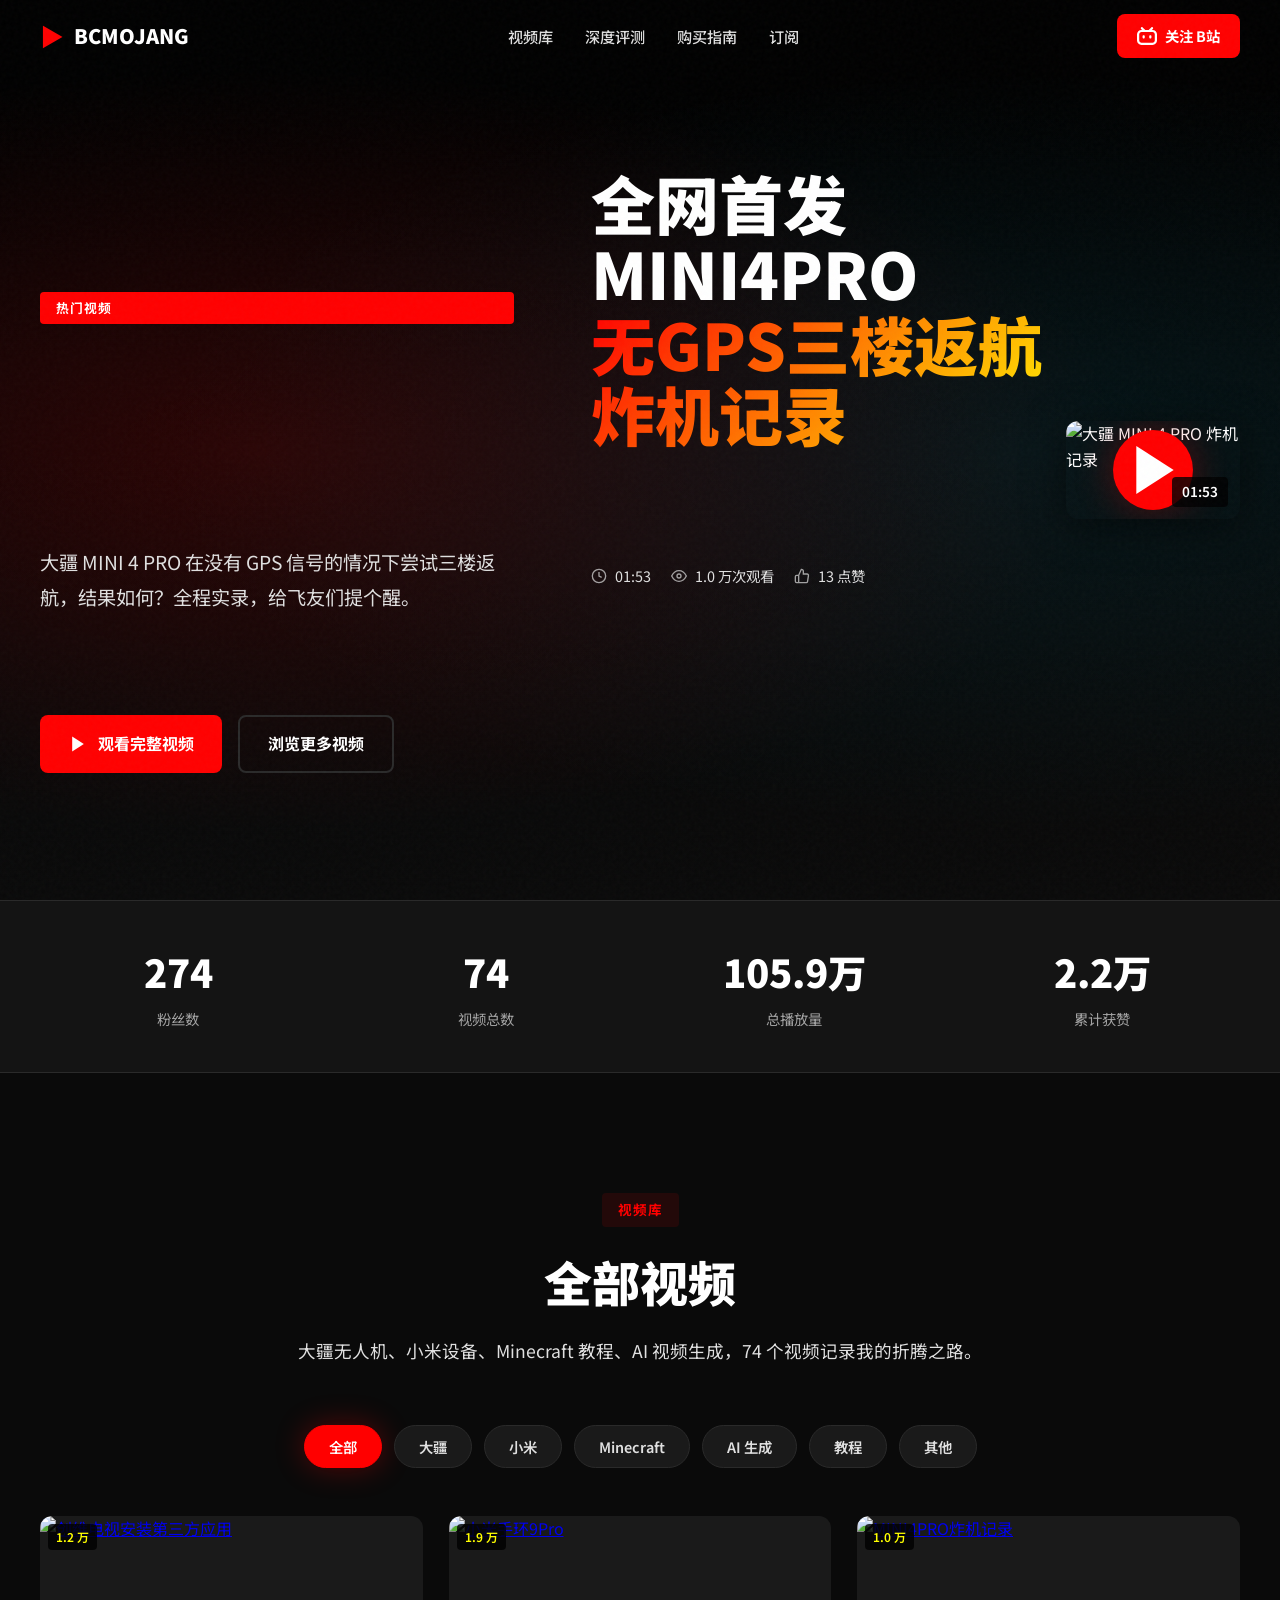
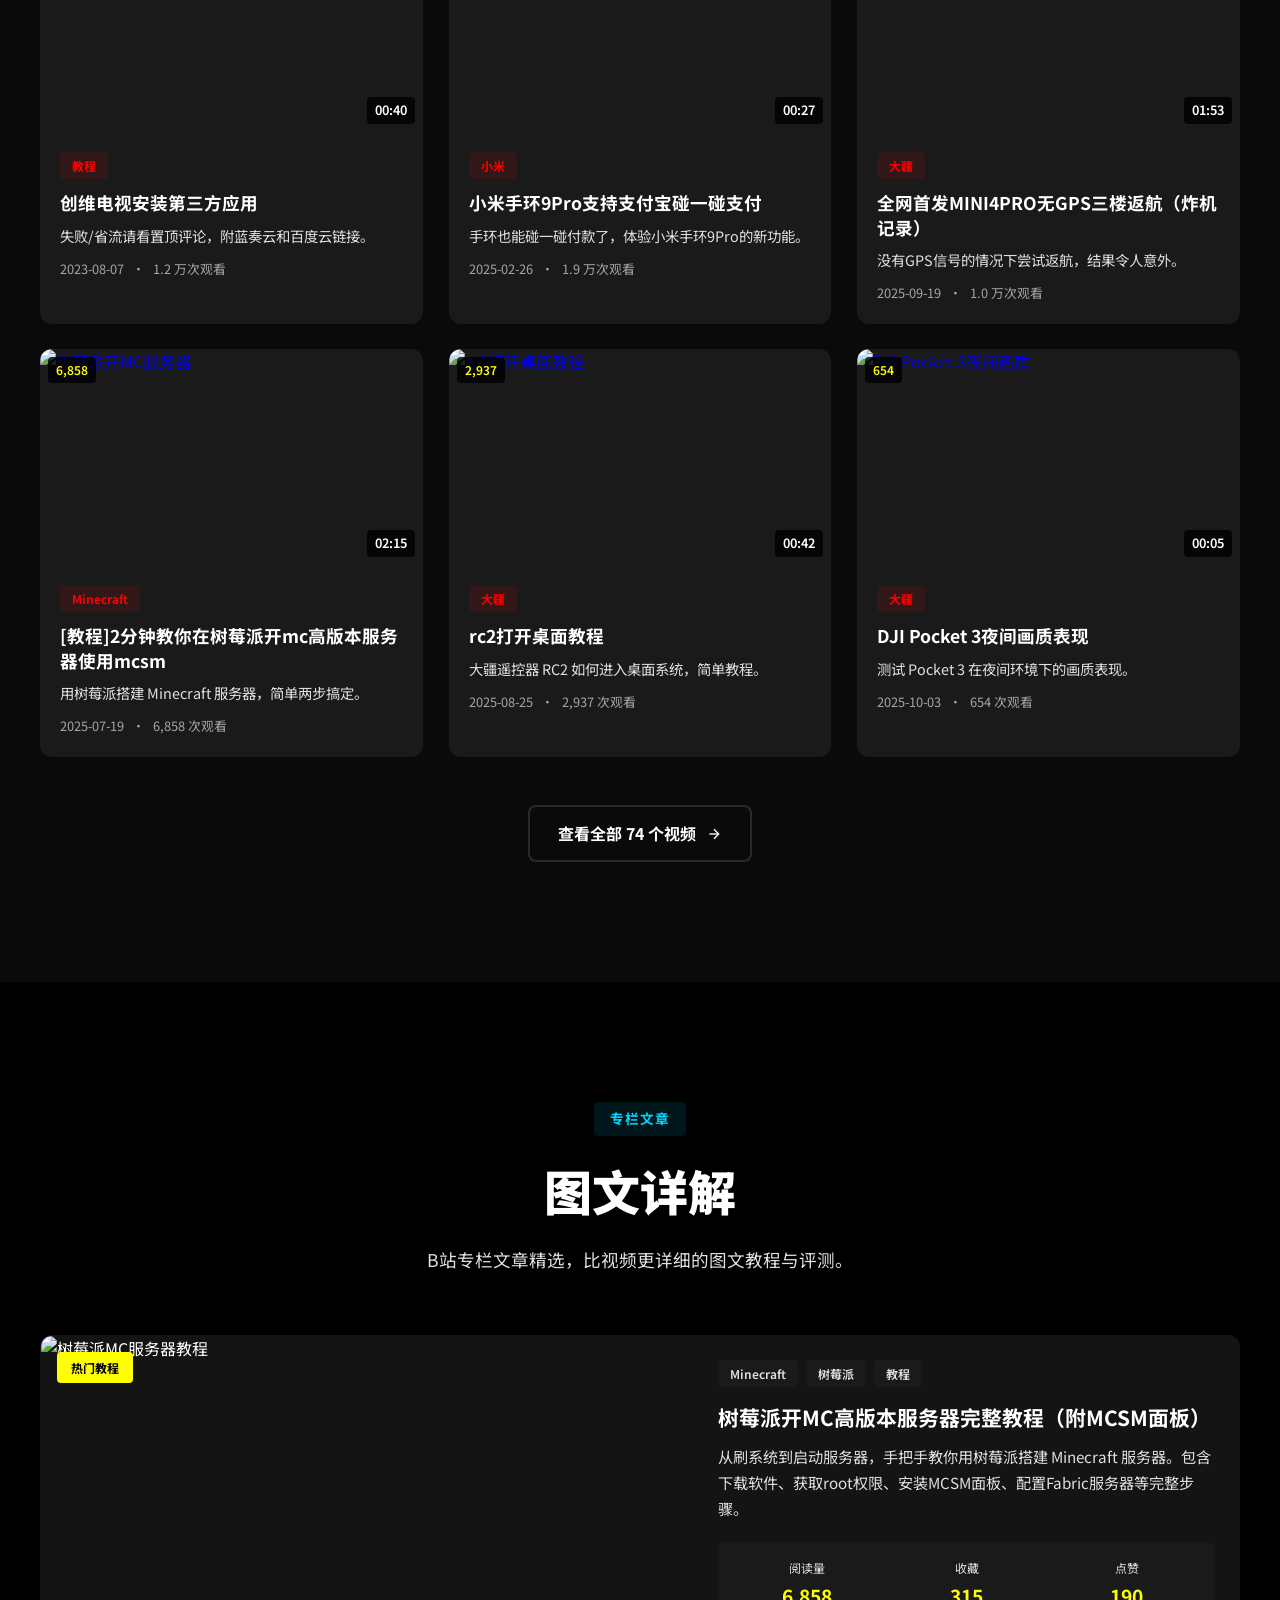
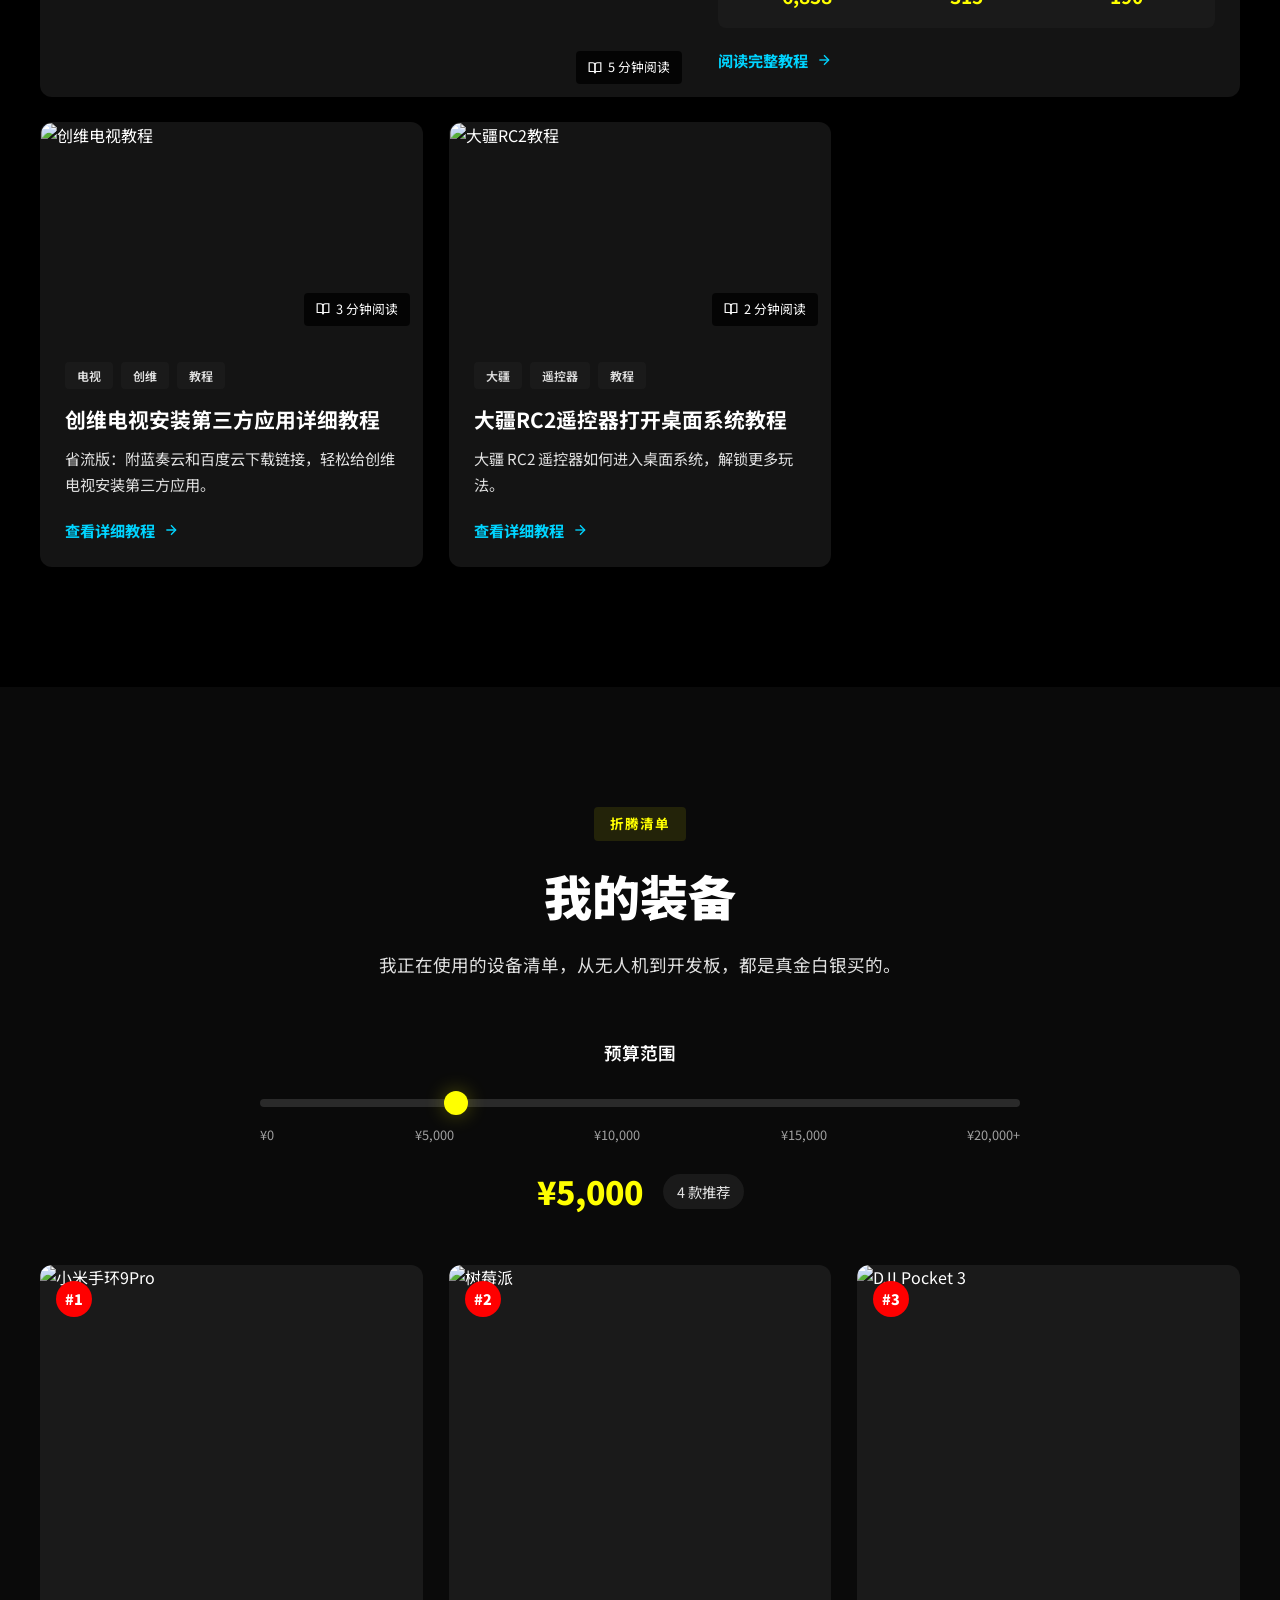
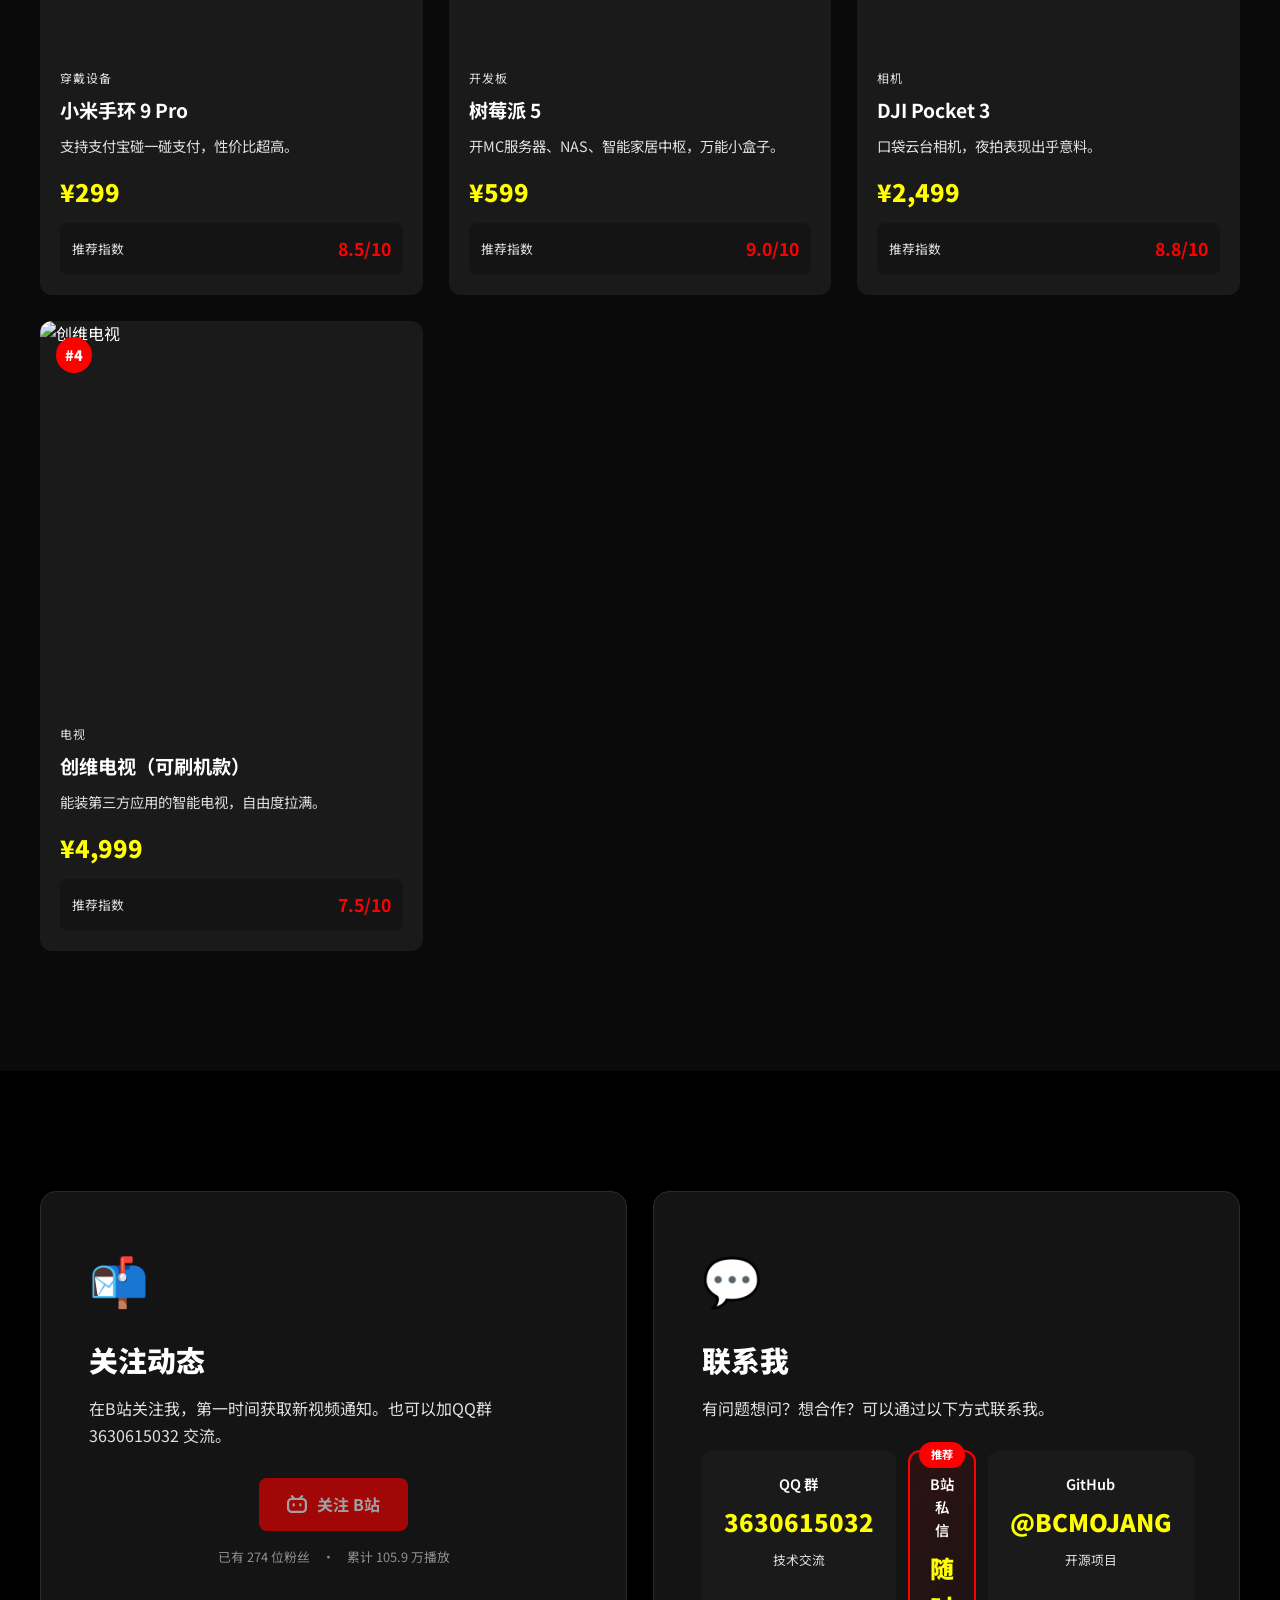
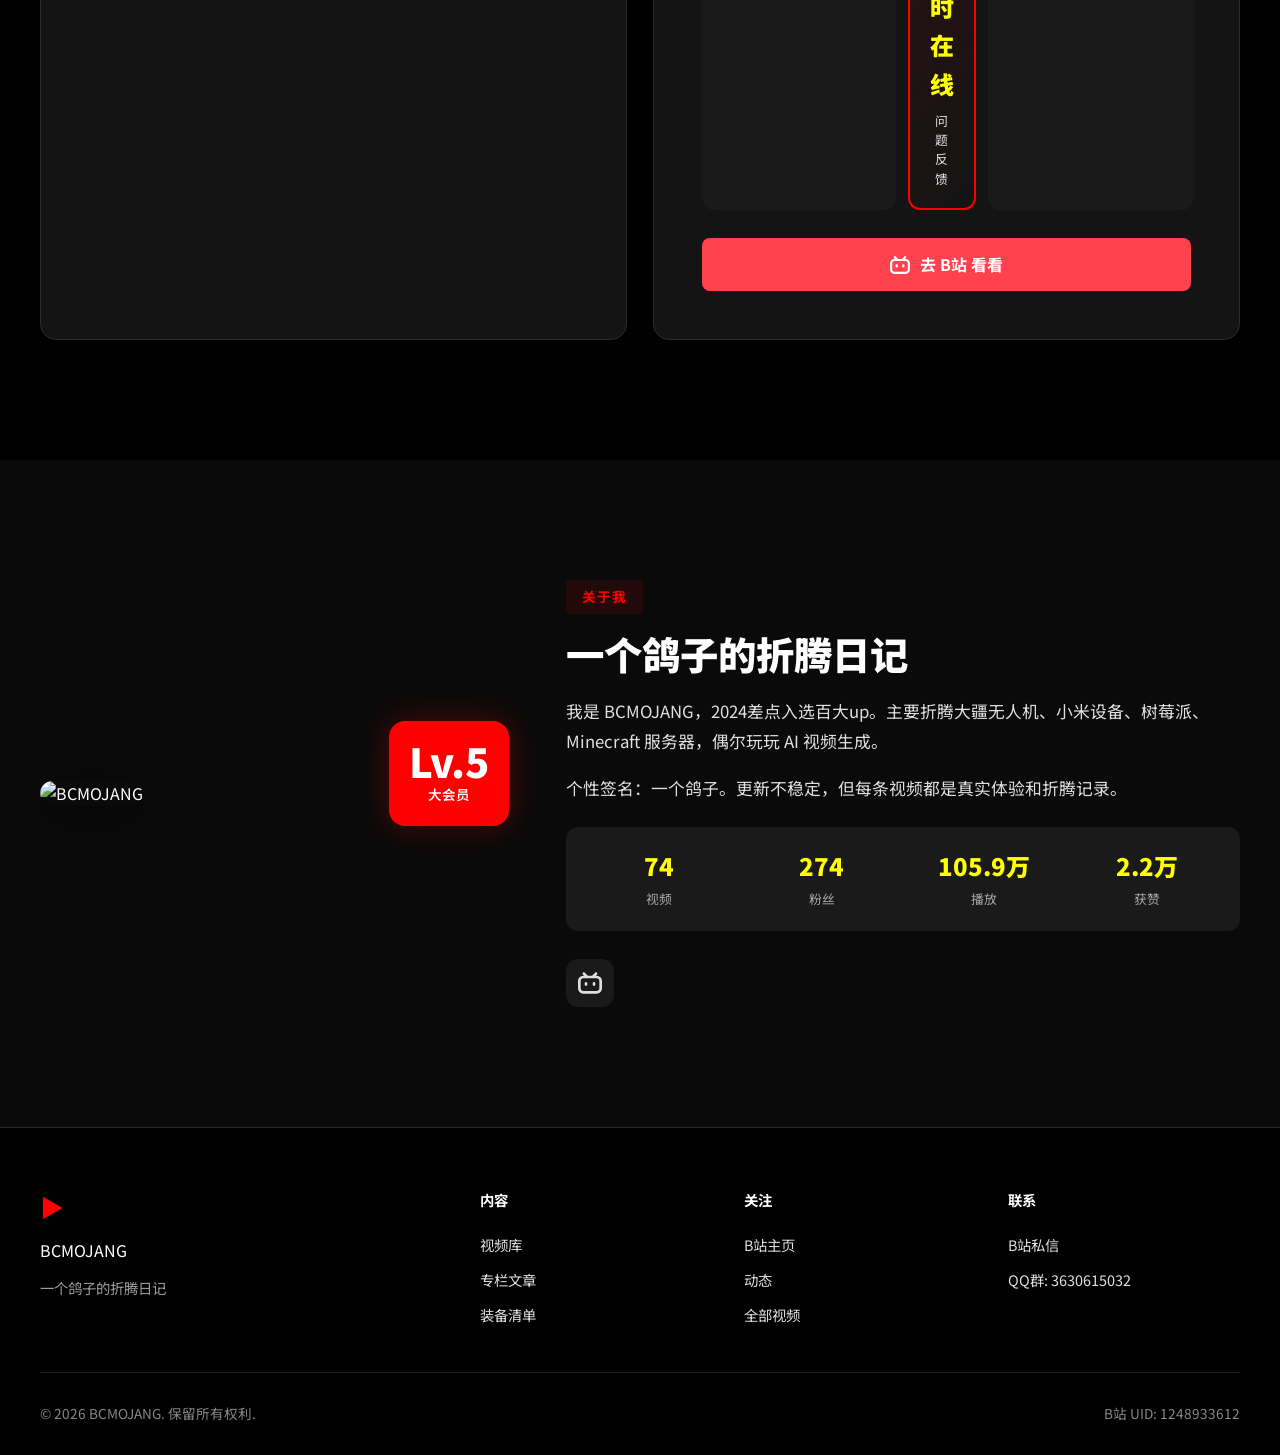
==== index.html @ 34a4ec4d "Add files via upload" ====
<!DOCTYPE html>
<html lang="zh-CN">
<head>
    <meta charset="UTF-8">
    <meta name="viewport" content="width=device-width, initial-scale=1.0">
    <title>BCMOJANG | 科技·无人机·折腾 - 一个鸽子的创作空间</title>
    <meta name="description" content="BCMOJANG 的个人网站，大疆无人机、小米设备、Minecraft 教程、AI 视频生成。2024差点入选百大up。">
    <link rel="preconnect" href="https://fonts.googleapis.com">
    <link rel="preconnect" href="https://fonts.gstatic.com" crossorigin>
    <link href="https://fonts.googleapis.com/css2?family=Noto+Sans+SC:wght@400;500;700;900&display=swap" rel="stylesheet">
    <link rel="stylesheet" href="styles.css">
    <link rel="icon" href="data:image/svg+xml,<svg xmlns=%22http://www.w3.org/2000/svg%22 viewBox=%220 0 100 100%22><text y=%22.9em%22 font-size=%2290%22>🎬</text></svg>">
</head>
<body>
    <!-- Film Grain Overlay -->
    <div class="film-grain" aria-hidden="true"></div>

    <!-- Navigation -->
    <nav class="nav" id="mainNav">
        <div class="nav-inner">
            <a href="#" class="nav-logo">
                <span class="logo-icon">▶</span>
                <span class="logo-text">BCMOJANG</span>
            </a>
            <div class="nav-links">
                <a href="#videos" class="nav-link">视频库</a>
                <a href="#reviews" class="nav-link">深度评测</a>
                <a href="#recommendations" class="nav-link">购买指南</a>
                <a href="#newsletter" class="nav-link">订阅</a>
            </div>
            <a href="https://space.bilibili.com/1248933612" class="nav-cta" target="_blank" rel="noopener">
                <svg width="20" height="20" viewBox="0 0 24 24" fill="currentColor">
                    <path d="M17.813 4.653h.854c1.51.054 2.769.578 3.773 1.574 1.004.995 1.524 2.249 1.56 3.76v7.36c-.036 1.51-.556 2.769-1.56 3.773s-2.262 1.524-3.773 1.56H5.333c-1.51-.036-2.769-.556-3.773-1.56S.036 18.858 0 17.347v-7.36c.036-1.511.556-2.765 1.56-3.76 1.004-.996 2.262-1.52 3.773-1.574h.774l-1.174-1.12a1.234 1.234 0 0 1-.373-.906c0-.356.124-.658.373-.907l.027-.027c.267-.249.573-.373.92-.373.347 0 .653.124.92.373L9.653 4.44c.071.071.134.142.187.213h4.267a.836.836 0 0 1 .16-.213l2.853-2.747c.267-.249.573-.373.92-.373.347 0 .662.151.929.4.267.249.391.551.391.907 0 .355-.124.657-.373.906zM5.333 7.24c-.746.018-1.373.276-1.88.773-.506.498-.769 1.13-.786 1.894v7.52c.017.764.28 1.395.786 1.893.507.498 1.134.756 1.88.773h13.334c.746-.017 1.373-.275 1.88-.773.506-.498.769-1.129.786-1.893v-7.52c-.017-.765-.28-1.396-.786-1.894-.507-.497-1.134-.755-1.88-.773zM8 11.107c.373 0 .684.124.933.373.25.249.383.569.4.96v1.173c-.017.391-.15.711-.4.96-.249.25-.56.374-.933.374s-.684-.125-.933-.374c-.25-.249-.383-.569-.4-.96V12.44c0-.373.129-.689.386-.947.258-.257.574-.386.947-.386zm8 0c.373 0 .684.124.933.373.25.249.383.569.4.96v1.173c-.017.391-.15.711-.4.96-.249.25-.56.374-.933.374s-.684-.125-.933-.374c-.25-.249-.383-.569-.4-.96V12.44c.017-.391.15-.711.4-.96.249-.249.56-.373.933-.373z"/>
                </svg>
                关注 B站
            </a>
            <button class="nav-toggle" id="navToggle" aria-label="菜单">
                <span></span><span></span><span></span>
            </button>
        </div>
    </nav>

    <!-- Mobile Menu -->
    <div class="mobile-menu" id="mobileMenu">
        <a href="#videos" class="mobile-link">视频库</a>
        <a href="#reviews" class="mobile-link">深度评测</a>
        <a href="#recommendations" class="mobile-link">购买指南</a>
        <a href="#newsletter" class="mobile-link">订阅</a>
        <a href="https://space.bilibili.com/1248933612" class="mobile-link cta" target="_blank">关注 B站频道</a>
    </div>

    <!-- Hero Section -->
    <section class="hero" id="hero">
        <div class="hero-bg">
            <div class="hero-gradient"></div>
        </div>
        <div class="hero-content">
            <div class="hero-badge">热门视频</div>
            <h1 class="hero-title">
                <span class="title-line">全网首发 MINI4PRO</span>
                <span class="title-line accent">无GPS三楼返航炸机记录</span>
            </h1>
            <p class="hero-desc">大疆 MINI 4 PRO 在没有 GPS 信号的情况下尝试三楼返航，结果如何？全程实录，给飞友们提个醒。</p>
            <div class="hero-meta">
                <span class="meta-item">
                    <svg width="16" height="16" viewBox="0 0 24 24" fill="none" stroke="currentColor" stroke-width="2">
                        <circle cx="12" cy="12" r="10"/><polyline points="12 6 12 12 16 14"/>
                    </svg>
                    01:53
                </span>
                <span class="meta-item">
                    <svg width="16" height="16" viewBox="0 0 24 24" fill="none" stroke="currentColor" stroke-width="2">
                        <path d="M1 12s4-8 11-8 11 8 11 8-4 8-11 8-11-8-11-8z"/><circle cx="12" cy="12" r="3"/>
                    </svg>
                    1.0 万次观看
                </span>
                <span class="meta-item">
                    <svg width="16" height="16" viewBox="0 0 24 24" fill="none" stroke="currentColor" stroke-width="2">
                        <path d="M14 9V5a3 3 0 0 0-3-3l-4 9v11h11.28a2 2 0 0 0 2-1.7l1.38-9a2 2 0 0 0-2-2.3zM7 22H4a2 2 0 0 1-2-2v-7a2 2 0 0 1 2-2h3"/>
                    </svg>
                    13 点赞
                </span>
            </div>
            <div class="hero-actions">
                <a href="https://www.bilibili.com/video/BV1LQWGzzEFR/" class="btn btn-primary" target="_blank">
                    <svg width="20" height="20" viewBox="0 0 24 24" fill="currentColor">
                        <polygon points="5 3 19 12 5 21 5 3"/>
                    </svg>
                    观看完整视频
                </a>
                <a href="#videos" class="btn btn-outline">浏览更多视频</a>
            </div>
        </div>
        <div class="hero-thumbnail" id="heroThumbnail">
            <div class="thumbnail-wrapper">
                <img src="http://i0.hdslb.com/bfs/archive/e8567cb0cf0b339da4cab79dc252753e503618f9.jpg@960w_540h_1c" 
                     alt="大疆 MINI 4 PRO 炸机记录" loading="eager">
                <div class="thumbnail-play">
                    <svg width="64" height="64" viewBox="0 0 24 24" fill="white">
                        <polygon points="5 3 19 12 5 21 5 3"/>
                    </svg>
                </div>
                <div class="thumbnail-duration">01:53</div>
            </div>
        </div>
    </section>

    <!-- Stats Bar -->
    <section class="stats-bar">
        <div class="stats-inner">
            <div class="stat">
                <span class="stat-number" data-target="274">0</span>
                <span class="stat-label">粉丝数</span>
            </div>
            <div class="stat">
                <span class="stat-number" data-target="74">0</span>
                <span class="stat-label">视频总数</span>
            </div>
            <div class="stat">
                <span class="stat-number" data-target="1059000">0</span>
                <span class="stat-label">总播放量</span>
            </div>
            <div class="stat">
                <span class="stat-number" data-target="22302">0</span>
                <span class="stat-label">累计获赞</span>
            </div>
        </div>
    </section>

    <!-- Video Library Section -->
    <section class="section videos-section" id="videos" data-section-color="red">
        <div class="section-header">
            <div class="section-label">视频库</div>
            <h2 class="section-title">全部视频</h2>
            <p class="section-desc">大疆无人机、小米设备、Minecraft 教程、AI 视频生成，74 个视频记录我的折腾之路。</p>
        </div>

        <!-- Category Filters -->
        <div class="filters" id="videoFilters">
            <button class="filter-btn active" data-category="all">全部</button>
            <button class="filter-btn" data-category="dji">大疆</button>
            <button class="filter-btn" data-category="xiaomi">小米</button>
            <button class="filter-btn" data-category="mc">Minecraft</button>
            <button class="filter-btn" data-category="ai">AI 生成</button>
            <button class="filter-btn" data-category="tutorial">教程</button>
            <button class="filter-btn" data-category="other">其他</button>
        </div>

        <!-- Video Grid -->
        <div class="video-grid" id="videoGrid">
            <!-- Video Card 1 - 置顶 -->
            <article class="video-card" data-category="tutorial">
                <a href="https://www.bilibili.com/video/BV1Rp4y137md" class="card-thumbnail" target="_blank">
                    <img src="http://i2.hdslb.com/bfs/archive/88689a10213f19d96beaf1963c2434285e2a24cc.jpg@640w_360h_1c" 
                         alt="创维电视安装第三方应用" loading="lazy">
                    <div class="card-play">▶</div>
                    <div class="card-duration">00:40</div>
                    <div class="card-views">1.2 万</div>
                </a>
                <div class="card-body">
                    <div class="card-category">教程</div>
                    <h3 class="card-title">创维电视安装第三方应用</h3>
                    <p class="card-excerpt">失败/省流请看置顶评论，附蓝奏云和百度云链接。</p>
                    <div class="card-meta">
                        <span>2023-08-07</span>
                        <span>·</span>
                        <span>1.2 万次观看</span>
                    </div>
                </div>
            </article>

            <!-- Video Card 2 -->
            <article class="video-card" data-category="xiaomi">
                <a href="https://www.bilibili.com/video/BV1Uif8BjE1h" class="card-thumbnail" target="_blank">
                    <img src="http://i1.hdslb.com/bfs/archive/364976075e4673410cba4883214c0537447200e1.jpg@640w_360h_1c" 
                         alt="小米手环9Pro" loading="lazy">
                    <div class="card-play">▶</div>
                    <div class="card-duration">00:27</div>
                    <div class="card-views">1.9 万</div>
                </a>
                <div class="card-body">
                    <div class="card-category">小米</div>
                    <h3 class="card-title">小米手环9Pro支持支付宝碰一碰支付</h3>
                    <p class="card-excerpt">手环也能碰一碰付款了，体验小米手环9Pro的新功能。</p>
                    <div class="card-meta">
                        <span>2025-02-26</span>
                        <span>·</span>
                        <span>1.9 万次观看</span>
                    </div>
                </div>
            </article>

            <!-- Video Card 3 -->
            <article class="video-card" data-category="dji">
                <a href="https://www.bilibili.com/video/BV1LQWGzzEFR" class="card-thumbnail" target="_blank">
                    <img src="http://i0.hdslb.com/bfs/archive/e8567cb0cf0b339da4cab79dc252753e503618f9.jpg@640w_360h_1c" 
                         alt="MINI4PRO炸机记录" loading="lazy">
                    <div class="card-play">▶</div>
                    <div class="card-duration">01:53</div>
                    <div class="card-views">1.0 万</div>
                </a>
                <div class="card-body">
                    <div class="card-category">大疆</div>
                    <h3 class="card-title">全网首发MINI4PRO无GPS三楼返航（炸机记录）</h3>
                    <p class="card-excerpt">没有GPS信号的情况下尝试返航，结果令人意外。</p>
                    <div class="card-meta">
                        <span>2025-09-19</span>
                        <span>·</span>
                        <span>1.0 万次观看</span>
                    </div>
                </div>
            </article>

            <!-- Video Card 4 -->
            <article class="video-card" data-category="mc">
                <a href="https://www.bilibili.com/video/BV1ucuRzCEbh" class="card-thumbnail" target="_blank">
                    <img src="http://i0.hdslb.com/bfs/archive/c761dfb1820290f209fa1b831a3d443f610133c4.jpg@640w_360h_1c" 
                         alt="树莓派开MC服务器" loading="lazy">
                    <div class="card-play">▶</div>
                    <div class="card-duration">02:15</div>
                    <div class="card-views">6,858</div>
                </a>
                <div class="card-body">
                    <div class="card-category">Minecraft</div>
                    <h3 class="card-title">[教程]2分钟教你在树莓派开mc高版本服务器使用mcsm</h3>
                    <p class="card-excerpt">用树莓派搭建 Minecraft 服务器，简单两步搞定。</p>
                    <div class="card-meta">
                        <span>2025-07-19</span>
                        <span>·</span>
                        <span>6,858 次观看</span>
                    </div>
                </div>
            </article>

            <!-- Video Card 5 -->
            <article class="video-card" data-category="dji">
                <a href="https://www.bilibili.com/video/BV1MxedzkE9b" class="card-thumbnail" target="_blank">
                    <img src="http://i1.hdslb.com/bfs/archive/4fb19ee63c39cb5b8b0ea17d885b79e37c2fe085.jpg@640w_360h_1c" 
                         alt="rc2打开桌面教程" loading="lazy">
                    <div class="card-play">▶</div>
                    <div class="card-duration">00:42</div>
                    <div class="card-views">2,937</div>
                </a>
                <div class="card-body">
                    <div class="card-category">大疆</div>
                    <h3 class="card-title">rc2打开桌面教程</h3>
                    <p class="card-excerpt">大疆遥控器 RC2 如何进入桌面系统，简单教程。</p>
                    <div class="card-meta">
                        <span>2025-08-25</span>
                        <span>·</span>
                        <span>2,937 次观看</span>
                    </div>
                </div>
            </article>

            <!-- Video Card 6 -->
            <article class="video-card" data-category="dji">
                <a href="https://www.bilibili.com/video/BV1skHKzeEZ7" class="card-thumbnail" target="_blank">
                    <img src="http://i0.hdslb.com/bfs/archive/fbf64d76522b886574c41715ef7785d3c24d5f85.jpg@640w_360h_1c" 
                         alt="DJI Pocket 3夜间画质" loading="lazy">
                    <div class="card-play">▶</div>
                    <div class="card-duration">00:05</div>
                    <div class="card-views">654</div>
                </a>
                <div class="card-body">
                    <div class="card-category">大疆</div>
                    <h3 class="card-title">DJI Pocket 3夜间画质表现</h3>
                    <p class="card-excerpt">测试 Pocket 3 在夜间环境下的画质表现。</p>
                    <div class="card-meta">
                        <span>2025-10-03</span>
                        <span>·</span>
                        <span>654 次观看</span>
                    </div>
                </div>
            </article>
        </div>

        <div class="section-cta">
            <a href="https://space.bilibili.com/1248933612/video" class="btn btn-outline" target="_blank">
                查看全部 74 个视频
                <svg width="16" height="16" viewBox="0 0 24 24" fill="none" stroke="currentColor" stroke-width="2">
                    <line x1="5" y1="12" x2="19" y2="12"/><polyline points="12 5 19 12 12 19"/>
                </svg>
            </a>
        </div>
    </section>

    <!-- Written Reviews Section -->
    <section class="section reviews-section" id="reviews" data-section-color="blue">
        <div class="section-header">
            <div class="section-label">专栏文章</div>
            <h2 class="section-title">图文详解</h2>
            <p class="section-desc">B站专栏文章精选，比视频更详细的图文教程与评测。</p>
        </div>

        <!-- Sticky Video Player (shows when reading reviews) -->
        <div class="sticky-video" id="stickyVideo">
            <div class="sticky-video-inner">
                <div class="sticky-player">
                    <img src="http://i0.hdslb.com/bfs/archive/e8567cb0cf0b339da4cab79dc252753e503618f9.jpg@320w_180h_1c" alt="正在播放">
                    <div class="sticky-play">▶</div>
                </div>
                <div class="sticky-info">
                    <span class="sticky-title">MINI4PRO无GPS返航记录</span>
                    <span class="sticky-status">正在播放</span>
                </div>
                <button class="sticky-close" id="stickyClose" aria-label="关闭">✕</button>
            </div>
        </div>

        <!-- Reviews Grid -->
        <div class="reviews-grid">
            <!-- Review 1 -->
            <article class="review-card featured">
                <div class="review-thumbnail">
                    <img src="http://i0.hdslb.com/bfs/archive/c761dfb1820290f209fa1b831a3d443f610133c4.jpg@800w_450h_1c" 
                         alt="树莓派MC服务器教程" loading="lazy">
                    <div class="review-badge">热门教程</div>
                    <div class="review-read-time">
                        <svg width="14" height="14" viewBox="0 0 24 24" fill="none" stroke="currentColor" stroke-width="2">
                            <path d="M2 3h6a4 4 0 0 1 4 4v14a3 3 0 0 0-3-3H2z"/><path d="M22 3h-6a4 4 0 0 0-4 4v14a3 3 0 0 1 3-3h7z"/>
                        </svg>
                        5 分钟阅读
                    </div>
                </div>
                <div class="review-body">
                    <div class="review-tags">
                        <span class="tag">Minecraft</span>
                        <span class="tag">树莓派</span>
                        <span class="tag">教程</span>
                    </div>
                    <h3 class="review-title">树莓派开MC高版本服务器完整教程（附MCSM面板）</h3>
                    <p class="review-excerpt">从刷系统到启动服务器，手把手教你用树莓派搭建 Minecraft 服务器。包含下载软件、获取root权限、安装MCSM面板、配置Fabric服务器等完整步骤。</p>
                    <div class="review-highlights">
                        <div class="highlight">
                            <span class="highlight-label">阅读量</span>
                            <span class="highlight-value">6,858</span>
                        </div>
                        <div class="highlight">
                            <span class="highlight-label">收藏</span>
                            <span class="highlight-value">315</span>
                        </div>
                        <div class="highlight">
                            <span class="highlight-label">点赞</span>
                            <span class="highlight-value">190</span>
                        </div>
                    </div>
                    <a href="https://www.bilibili.com/read/cv36043724" class="review-link" target="_blank">
                        阅读完整教程
                        <svg width="16" height="16" viewBox="0 0 24 24" fill="none" stroke="currentColor" stroke-width="2">
                            <line x1="5" y1="12" x2="19" y2="12"/><polyline points="12 5 19 12 12 19"/>
                        </svg>
                    </a>
                </div>
            </article>

            <!-- Review 2 -->
            <article class="review-card">
                <div class="review-thumbnail">
                    <img src="http://i2.hdslb.com/bfs/archive/88689a10213f19d96beaf1963c2434285e2a24cc.jpg@800w_450h_1c" 
                         alt="创维电视教程" loading="lazy">
                    <div class="review-read-time">
                        <svg width="14" height="14" viewBox="0 0 24 24" fill="none" stroke="currentColor" stroke-width="2">
                            <path d="M2 3h6a4 4 0 0 1 4 4v14a3 3 0 0 0-3-3H2z"/><path d="M22 3h-6a4 4 0 0 0-4 4v14a3 3 0 0 1 3-3h7z"/>
                        </svg>
                        3 分钟阅读
                    </div>
                </div>
                <div class="review-body">
                    <div class="review-tags">
                        <span class="tag">电视</span>
                        <span class="tag">创维</span>
                        <span class="tag">教程</span>
                    </div>
                    <h3 class="review-title">创维电视安装第三方应用详细教程</h3>
                    <p class="review-excerpt">省流版：附蓝奏云和百度云下载链接，轻松给创维电视安装第三方应用。</p>
                    <a href="https://www.bilibili.com/video/BV1Rp4y137md" class="review-link" target="_blank">
                        查看详细教程
                        <svg width="16" height="16" viewBox="0 0 24 24" fill="none" stroke="currentColor" stroke-width="2">
                            <line x1="5" y1="12" x2="19" y2="12"/><polyline points="12 5 19 12 12 19"/>
                        </svg>
                    </a>
                </div>
            </article>

            <!-- Review 3 -->
            <article class="review-card">
                <div class="review-thumbnail">
                    <img src="http://i1.hdslb.com/bfs/archive/4fb19ee63c39cb5b8b0ea17d885b79e37c2fe085.jpg@800w_450h_1c" 
                         alt="大疆RC2教程" loading="lazy">
                    <div class="review-read-time">
                        <svg width="14" height="14" viewBox="0 0 24 24" fill="none" stroke="currentColor" stroke-width="2">
                            <path d="M2 3h6a4 4 0 0 1 4 4v14a3 3 0 0 0-3-3H2z"/><path d="M22 3h-6a4 4 0 0 0-4 4v14a3 3 0 0 1 3-3h7z"/>
                        </svg>
                        2 分钟阅读
                    </div>
                </div>
                <div class="review-body">
                    <div class="review-tags">
                        <span class="tag">大疆</span>
                        <span class="tag">遥控器</span>
                        <span class="tag">教程</span>
                    </div>
                    <h3 class="review-title">大疆RC2遥控器打开桌面系统教程</h3>
                    <p class="review-excerpt">大疆 RC2 遥控器如何进入桌面系统，解锁更多玩法。</p>
                    <a href="https://www.bilibili.com/video/BV1MxedzkE9b" class="review-link" target="_blank">
                        查看详细教程
                        <svg width="16" height="16" viewBox="0 0 24 24" fill="none" stroke="currentColor" stroke-width="2">
                            <line x1="5" y1="12" x2="19" y2="12"/><polyline points="12 5 19 12 12 19"/>
                        </svg>
                    </a>
                </div>
            </article>
        </div>
    </section>

    <!-- Recommendations Section -->
    <section class="section recommendations-section" id="recommendations" data-section-color="yellow">
        <div class="section-header">
            <div class="section-label">折腾清单</div>
            <h2 class="section-title">我的装备</h2>
            <p class="section-desc">我正在使用的设备清单，从无人机到开发板，都是真金白银买的。</p>
        </div>

        <!-- Price Range Slider -->
        <div class="price-filter">
            <div class="price-label">预算范围</div>
            <div class="price-slider-container">
                <input type="range" class="price-slider" id="priceSlider" 
                       min="0" max="20000" value="5000" step="500">
                <div class="price-range-labels">
                    <span>¥0</span>
                    <span>¥5,000</span>
                    <span>¥10,000</span>
                    <span>¥15,000</span>
                    <span>¥20,000+</span>
                </div>
            </div>
            <div class="price-display">
                <span class="price-current" id="priceDisplay">¥5,000</span>
                <span class="price-count" id="priceCount">3 款推荐</span>
            </div>
        </div>

        <!-- Recommendations Grid -->
        <div class="recommendations-grid" id="recommendationsGrid">
            <!-- Recommendation 1 -->
            <article class="rec-card" data-price="299">
                <div class="rec-rank">#1</div>
                <div class="rec-image">
                    <img src="https://images.unsplash.com/photo-1544117519-31a4b719223d?w=400&h=400&fit=crop" 
                         alt="小米手环9Pro" loading="lazy">
                </div>
                <div class="rec-body">
                    <div class="rec-category">穿戴设备</div>
                    <h3 class="rec-title">小米手环 9 Pro</h3>
                    <p class="rec-reason">支持支付宝碰一碰支付，性价比超高。</p>
                    <div class="rec-price">¥299</div>
                    <div class="rec-verdict">
                        <span class="verdict-label">推荐指数</span>
                        <span class="verdict-score">8.5/10</span>
                    </div>
                </div>
            </article>

            <!-- Recommendation 2 -->
            <article class="rec-card" data-price="599">
                <div class="rec-rank">#2</div>
                <div class="rec-image">
                    <img src="https://images.unsplash.com/photo-1587573089734-599dca81d1c3?w=400&h=400&fit=crop" 
                         alt="树莓派" loading="lazy">
                </div>
                <div class="rec-body">
                    <div class="rec-category">开发板</div>
                    <h3 class="rec-title">树莓派 5</h3>
                    <p class="rec-reason">开MC服务器、NAS、智能家居中枢，万能小盒子。</p>
                    <div class="rec-price">¥599</div>
                    <div class="rec-verdict">
                        <span class="verdict-label">推荐指数</span>
                        <span class="verdict-score">9.0/10</span>
                    </div>
                </div>
            </article>

            <!-- Recommendation 3 -->
            <article class="rec-card" data-price="2499">
                <div class="rec-rank">#3</div>
                <div class="rec-image">
                    <img src="http://i0.hdslb.com/bfs/archive/fbf64d76522b886574c41715ef7785d3c24d5f85.jpg@400w_400h_1c" 
                         alt="DJI Pocket 3" loading="lazy">
                </div>
                <div class="rec-body">
                    <div class="rec-category">相机</div>
                    <h3 class="rec-title">DJI Pocket 3</h3>
                    <p class="rec-reason">口袋云台相机，夜拍表现出乎意料。</p>
                    <div class="rec-price">¥2,499</div>
                    <div class="rec-verdict">
                        <span class="verdict-label">推荐指数</span>
                        <span class="verdict-score">8.8/10</span>
                    </div>
                </div>
            </article>

            <!-- Recommendation 4 -->
            <article class="rec-card" data-price="4999">
                <div class="rec-rank">#4</div>
                <div class="rec-image">
                    <img src="https://images.unsplash.com/photo-1593784991095-a205069470b6?w=400&h=400&fit=crop" 
                         alt="创维电视" loading="lazy">
                </div>
                <div class="rec-body">
                    <div class="rec-category">电视</div>
                    <h3 class="rec-title">创维电视（可刷机款）</h3>
                    <p class="rec-reason">能装第三方应用的智能电视，自由度拉满。</p>
                    <div class="rec-price">¥4,999</div>
                    <div class="rec-verdict">
                        <span class="verdict-label">推荐指数</span>
                        <span class="verdict-score">7.5/10</span>
                    </div>
                </div>
            </article>

            <!-- Recommendation 5 -->
            <article class="rec-card" data-price="6388">
                <div class="rec-rank">#5</div>
                <div class="rec-image">
                    <img src="http://i0.hdslb.com/bfs/archive/e8567cb0cf0b339da4cab79dc252753e503618f9.jpg@400w_400h_1c" 
                         alt="大疆 MINI 4 PRO" loading="lazy">
                </div>
                <div class="rec-body">
                    <div class="rec-category">无人机</div>
                    <h3 class="rec-title">大疆 MINI 4 PRO</h3>
                    <p class="rec-reason">轻便小巧，画质够用，入门航拍首选。</p>
                    <div class="rec-price">¥6,388</div>
                    <div class="rec-verdict">
                        <span class="verdict-label">推荐指数</span>
                        <span class="verdict-score">8.2/10</span>
                    </div>
                </div>
            </article>

            <!-- Recommendation 6 -->
            <article class="rec-card" data-price="5999">
                <div class="rec-rank">#6</div>
                <div class="rec-image">
                    <img src="http://i1.hdslb.com/bfs/archive/4fb19ee63c39cb5b8b0ea17d885b79e37c2fe085.jpg@400w_400h_1c" 
                         alt="大疆 RC2 遥控器" loading="lazy">
                </div>
                <div class="rec-body">
                    <div class="rec-category">遥控器</div>
                    <h3 class="rec-title">大疆 RC2 遥控器</h3>
                    <p class="rec-reason">自带屏幕，可刷桌面系统，解锁更多玩法。</p>
                    <div class="rec-price">¥5,999</div>
                    <div class="rec-verdict">
                        <span class="verdict-label">推荐指数</span>
                        <span class="verdict-score">8.0/10</span>
                    </div>
                </div>
            </article>
        </div>
    </section>

    <!-- Newsletter & Patreon Section -->
    <section class="section newsletter-section" id="newsletter" data-section-color="white">
        <div class="newsletter-grid">
            <!-- Newsletter -->
            <div class="newsletter-card">
                <div class="newsletter-icon">📬</div>
                <h3 class="newsletter-title">关注动态</h3>
                <p class="newsletter-desc">在B站关注我，第一时间获取新视频通知。也可以加QQ群 3630615032 交流。</p>
                <div class="newsletter-trust" style="margin-top: 20px;">
                    <a href="https://space.bilibili.com/1248933612" class="btn btn-primary" target="_blank">
                        <svg width="20" height="20" viewBox="0 0 24 24" fill="currentColor">
                            <path d="M17.813 4.653h.854c1.51.054 2.769.578 3.773 1.574 1.004.995 1.524 2.249 1.56 3.76v7.36c-.036 1.51-.556 2.769-1.56 3.773s-2.262 1.524-3.773 1.56H5.333c-1.51-.036-2.769-.556-3.773-1.56S.036 18.858 0 17.347v-7.36c.036-1.511.556-2.765 1.56-3.76 1.004-.996 2.262-1.52 3.773-1.574h.774l-1.174-1.12a1.234 1.234 0 0 1-.373-.906c0-.356.124-.658.373-.907l.027-.027c.267-.249.573-.373.92-.373.347 0 .653.124.92.373L9.653 4.44c.071.071.134.142.187.213h4.267a.836.836 0 0 1 .16-.213l2.853-2.747c.267-.249.573-.373.92-.373.347 0 .662.151.929.4.267.249.391.551.391.907 0 .355-.124.657-.373.906zM5.333 7.24c-.746.018-1.373.276-1.88.773-.506.498-.769 1.13-.786 1.894v7.52c.017.764.28 1.395.786 1.893.507.498 1.134.756 1.88.773h13.334c.746-.017 1.373-.275 1.88-.773.506-.498.769-1.129.786-1.893v-7.52c-.017-.765-.28-1.396-.786-1.894-.507-.497-1.134-.755-1.88-.773zM8 11.107c.373 0 .684.124.933.373.25.249.383.569.4.96v1.173c-.017.391-.15.711-.4.96-.249.25-.56.374-.933.374s-.684-.125-.933-.374c-.25-.249-.383-.569-.4-.96V12.44c0-.373.129-.689.386-.947.258-.257.574-.386.947-.386zm8 0c.373 0 .684.124.933.373.25.249.383.569.4.96v1.173c-.017.391-.15.711-.4.96-.249.25-.56.374-.933.374s-.684-.125-.933-.374c-.25-.249-.383-.569-.4-.96V12.44c.017-.391.15-.711.4-.96.249-.249.56-.373.933-.373z"/>
                        </svg>
                        关注 B站
                    </a>
                </div>
                <div class="newsletter-trust" style="margin-top: 16px;">
                    <span>已有 274 位粉丝</span>
                    <span>·</span>
                    <span>累计 105.9 万播放</span>
                </div>
            </div>

            <!-- Contact -->
            <div class="patreon-card">
                <div class="patreon-icon">💬</div>
                <h3 class="patreon-title">联系我</h3>
                <p class="patreon-desc">有问题想问？想合作？可以通过以下方式联系我。</p>
                <div class="patreon-tiers">
                    <div class="tier">
                        <div class="tier-name">QQ 群</div>
                        <div class="tier-price">3630615032</div>
                        <div class="tier-perks">技术交流</div>
                    </div>
                    <div class="tier featured">
                        <div class="tier-badge">推荐</div>
                        <div class="tier-name">B站私信</div>
                        <div class="tier-price">随时在线</div>
                        <div class="tier-perks">问题反馈</div>
                    </div>
                    <div class="tier">
                        <div class="tier-name">GitHub</div>
                        <div class="tier-price">@BCMOJANG</div>
                        <div class="tier-perks">开源项目</div>
                    </div>
                </div>
                <a href="https://space.bilibili.com/1248933612" class="btn btn-patreon" target="_blank">
                    <svg width="20" height="20" viewBox="0 0 24 24" fill="currentColor">
                        <path d="M17.813 4.653h.854c1.51.054 2.769.578 3.773 1.574 1.004.995 1.524 2.249 1.56 3.76v7.36c-.036 1.51-.556 2.769-1.56 3.773s-2.262 1.524-3.773 1.56H5.333c-1.51-.036-2.769-.556-3.773-1.56S.036 18.858 0 17.347v-7.36c.036-1.511.556-2.765 1.56-3.76 1.004-.996 2.262-1.52 3.773-1.574h.774l-1.174-1.12a1.234 1.234 0 0 1-.373-.906c0-.356.124-.658.373-.907l.027-.027c.267-.249.573-.373.92-.373.347 0 .653.124.92.373L9.653 4.44c.071.071.134.142.187.213h4.267a.836.836 0 0 1 .16-.213l2.853-2.747c.267-.249.573-.373.92-.373.347 0 .662.151.929.4.267.249.391.551.391.907 0 .355-.124.657-.373.906zM5.333 7.24c-.746.018-1.373.276-1.88.773-.506.498-.769 1.13-.786 1.894v7.52c.017.764.28 1.395.786 1.893.507.498 1.134.756 1.88.773h13.334c.746-.017 1.373-.275 1.88-.773.506-.498.769-1.129.786-1.893v-7.52c-.017-.765-.28-1.396-.786-1.894-.507-.497-1.134-.755-1.88-.773zM8 11.107c.373 0 .684.124.933.373.25.249.383.569.4.96v1.173c-.017.391-.15.711-.4.96-.249.25-.56.374-.933.374s-.684-.125-.933-.374c-.25-.249-.383-.569-.4-.96V12.44c0-.373.129-.689.386-.947.258-.257.574-.386.947-.386zm8 0c.373 0 .684.124.933.373.25.249.383.569.4.96v1.173c-.017.391-.15.711-.4.96-.249.25-.56.374-.933.374s-.684-.125-.933-.374c-.25-.249-.383-.569-.4-.96V12.44c.017-.391.15-.711.4-.96.249-.249.56-.373.933-.373z"/>
                    </svg>
                    去 B站 看看
                </a>
            </div>
        </div>
    </section>

    <!-- About Section -->
    <section class="section about-section" id="about">
        <div class="about-grid">
            <div class="about-image">
                <img src="https://i0.hdslb.com/bfs/face/9e3222c3c98239e715a27c515c354a638f3bc59d.jpg@600w_600h_1c" 
                     alt="BCMOJANG" loading="lazy">
                <div class="about-badge">
                    <span class="badge-years">Lv.5</span>
                    <span class="badge-text">大会员</span>
                </div>
            </div>
            <div class="about-content">
                <div class="section-label">关于我</div>
                <h2 class="about-title">一个鸽子的折腾日记</h2>
                <p class="about-text">我是 BCMOJANG，2024差点入选百大up。主要折腾大疆无人机、小米设备、树莓派、Minecraft 服务器，偶尔玩玩 AI 视频生成。</p>
                <p class="about-text">个性签名：一个鸽子。更新不稳定，但每条视频都是真实体验和折腾记录。</p>
                <div class="about-stats">
                    <div class="about-stat">
                        <span class="about-stat-num">74</span>
                        <span class="about-stat-label">视频</span>
                    </div>
                    <div class="about-stat">
                        <span class="about-stat-num">274</span>
                        <span class="about-stat-label">粉丝</span>
                    </div>
                    <div class="about-stat">
                        <span class="about-stat-num">105.9万</span>
                        <span class="about-stat-label">播放</span>
                    </div>
                    <div class="about-stat">
                        <span class="about-stat-num">2.2万</span>
                        <span class="about-stat-label">获赞</span>
                    </div>
                </div>
                <div class="about-social">
                    <a href="https://space.bilibili.com/1248933612" class="social-link" target="_blank" aria-label="Bilibili">
                        <svg width="24" height="24" viewBox="0 0 24 24" fill="currentColor">
                            <path d="M17.813 4.653h.854c1.51.054 2.769.578 3.773 1.574 1.004.995 1.524 2.249 1.56 3.76v7.36c-.036 1.51-.556 2.769-1.56 3.773s-2.262 1.524-3.773 1.56H5.333c-1.51-.036-2.769-.556-3.773-1.56S.036 18.858 0 17.347v-7.36c.036-1.511.556-2.765 1.56-3.76 1.004-.996 2.262-1.52 3.773-1.574h.774l-1.174-1.12a1.234 1.234 0 0 1-.373-.906c0-.356.124-.658.373-.907l.027-.027c.267-.249.573-.373.92-.373.347 0 .653.124.92.373L9.653 4.44c.071.071.134.142.187.213h4.267a.836.836 0 0 1 .16-.213l2.853-2.747c.267-.249.573-.373.92-.373.347 0 .662.151.929.4.267.249.391.551.391.907 0 .355-.124.657-.373.906zM5.333 7.24c-.746.018-1.373.276-1.88.773-.506.498-.769 1.13-.786 1.894v7.52c.017.764.28 1.395.786 1.893.507.498 1.134.756 1.88.773h13.334c.746-.017 1.373-.275 1.88-.773.506-.498.769-1.129.786-1.893v-7.52c-.017-.765-.28-1.396-.786-1.894-.507-.497-1.134-.755-1.88-.773zM8 11.107c.373 0 .684.124.933.373.25.249.383.569.4.96v1.173c-.017.391-.15.711-.4.96-.249.25-.56.374-.933.374s-.684-.125-.933-.374c-.25-.249-.383-.569-.4-.96V12.44c0-.373.129-.689.386-.947.258-.257.574-.386.947-.386zm8 0c.373 0 .684.124.933.373.25.249.383.569.4.96v1.173c-.017.391-.15.711-.4.96-.249.25-.56.374-.933.374s-.684-.125-.933-.374c-.25-.249-.383-.569-.4-.96V12.44c.017-.391.15-.711.4-.96.249-.249.56-.373.933-.373z"/>
                        </svg>
                    </a>
                </div>
            </div>
        </div>
    </section>

    <!-- Footer -->
    <footer class="footer">
        <div class="footer-inner">
            <div class="footer-brand">
                <span class="logo-icon">▶</span>
                <span class="logo-text">BCMOJANG</span>
                <p class="footer-tagline">一个鸽子的折腾日记</p>
            </div>
            <div class="footer-links">
                <div class="footer-col">
                    <h4>内容</h4>
                    <a href="#videos">视频库</a>
                    <a href="#reviews">专栏文章</a>
                    <a href="#recommendations">装备清单</a>
                </div>
                <div class="footer-col">
                    <h4>关注</h4>
                    <a href="https://space.bilibili.com/1248933612" target="_blank">B站主页</a>
                    <a href="https://space.bilibili.com/1248933612/dynamic" target="_blank">动态</a>
                    <a href="https://space.bilibili.com/1248933612/video" target="_blank">全部视频</a>
                </div>
                <div class="footer-col">
                    <h4>联系</h4>
                    <a href="https://space.bilibili.com/1248933612" target="_blank">B站私信</a>
                    <a>QQ群: 3630615032</a>
                </div>
            </div>
        </div>
        <div class="footer-bottom">
            <p>© 2026 BCMOJANG. 保留所有权利.</p>
            <p>B站 UID: 1248933612</p>
        </div>
    </footer>

    <!-- Back to Top -->
    <button class="back-to-top" id="backToTop" aria-label="回到顶部">
        <svg width="20" height="20" viewBox="0 0 24 24" fill="none" stroke="currentColor" stroke-width="2">
            <line x1="12" y1="19" x2="12" y2="5"/><polyline points="5 12 12 5 19 12"/>
        </svg>
    </button>

    <script src="script.js"></script>
</body>
</html>
---- styles.css ----
/* ===== CSS Reset & Variables ===== */
*, *::before, *::after {
    box-sizing: border-box;
    margin: 0;
    padding: 0;
}

:root {
    /* Primary Colors */
    --black: #000000;
    --dark: #0a0a0a;
    --dark-gray: #141414;
    --gray: #1a1a1a;
    --light-gray: #2a2a2a;
    --white: #ffffff;
    --off-white: #e0e0e0;
    
    /* Brand Colors */
    --red: #ff0000;
    --red-dark: #cc0000;
    --red-glow: rgba(255, 0, 0, 0.3);
    
    /* Accent Colors */
    --neon-yellow: #ffff00;
    --electric-blue: #00d4ff;
    --blue-glow: rgba(0, 212, 255, 0.3);
    --yellow-glow: rgba(255, 255, 0, 0.3);
    
    /* Typography */
    --font-main: 'Noto Sans SC', -apple-system, BlinkMacSystemFont, 'Segoe UI', sans-serif;
    
    /* Spacing */
    --section-padding: clamp(60px, 10vw, 120px);
    --content-max: 1400px;
    --gap: clamp(16px, 2vw, 32px);
    
    /* Transitions */
    --transition-fast: 150ms ease;
    --transition-normal: 300ms ease;
    --transition-slow: 500ms ease;
    
    /* Shadows */
    --shadow-sm: 0 2px 8px rgba(0, 0, 0, 0.3);
    --shadow-md: 0 4px 20px rgba(0, 0, 0, 0.4);
    --shadow-lg: 0 8px 40px rgba(0, 0, 0, 0.5);
    --shadow-glow-red: 0 0 30px var(--red-glow);
    --shadow-glow-blue: 0 0 30px var(--blue-glow);
}

html {
    scroll-behavior: smooth;
    scrollbar-width: thin;
    scrollbar-color: var(--red) var(--dark);
}

body {
    font-family: var(--font-main);
    background: var(--black);
    color: var(--white);
    line-height: 1.6;
    overflow-x: hidden;
    -webkit-font-smoothing: antialiased;
}

/* Custom Scrollbar */
::-webkit-scrollbar {
    width: 8px;
}

::-webkit-scrollbar-track {
    background: var(--dark);
}

::-webkit-scrollbar-thumb {
    background: var(--red);
    border-radius: 4px;
}

/* ===== Film Grain Overlay ===== */
.film-grain {
    position: fixed;
    top: 0;
    left: 0;
    width: 100%;
    height: 100%;
    pointer-events: none;
    z-index: 9999;
    opacity: 0.03;
    background-image: url("data:image/svg+xml,%3Csvg viewBox='0 0 256 256' xmlns='http://www.w3.org/2000/svg'%3E%3Cfilter id='noise'%3E%3CfeTurbulence type='fractalNoise' baseFrequency='0.9' numOctaves='4' stitchTiles='stitch'/%3E%3C/filter%3E%3Crect width='100%25' height='100%25' filter='url(%23noise)'/%3E%3C/svg%3E");
    background-repeat: repeat;
    animation: grain 0.5s steps(10) infinite;
}

@keyframes grain {
    0%, 100% { transform: translate(0, 0); }
    10% { transform: translate(-5%, -10%); }
    20% { transform: translate(-15%, 5%); }
    30% { transform: translate(7%, -25%); }
    40% { transform: translate(-5%, 25%); }
    50% { transform: translate(-15%, 10%); }
    60% { transform: translate(15%, 0%); }
    70% { transform: translate(0%, 15%); }
    80% { transform: translate(3%, 35%); }
    90% { transform: translate(-10%, 10%); }
}

/* ===== Navigation ===== */
.nav {
    position: fixed;
    top: 0;
    left: 0;
    right: 0;
    z-index: 1000;
    padding: 0 clamp(20px, 4vw, 40px);
    transition: background var(--transition-normal), box-shadow var(--transition-normal);
}

.nav.scrolled {
    background: rgba(0, 0, 0, 0.95);
    backdrop-filter: blur(20px);
    box-shadow: 0 2px 20px rgba(0, 0, 0, 0.5);
}

.nav-inner {
    max-width: var(--content-max);
    margin: 0 auto;
    display: flex;
    align-items: center;
    justify-content: space-between;
    height: 72px;
}

.nav-logo {
    display: flex;
    align-items: center;
    gap: 10px;
    text-decoration: none;
    color: var(--white);
    font-weight: 900;
    font-size: 1.25rem;
}

.logo-icon {
    color: var(--red);
    font-size: 1.5rem;
}

.nav-links {
    display: flex;
    gap: 32px;
}

.nav-link {
    color: var(--off-white);
    text-decoration: none;
    font-weight: 500;
    font-size: 0.95rem;
    transition: color var(--transition-fast);
    position: relative;
}

.nav-link::after {
    content: '';
    position: absolute;
    bottom: -4px;
    left: 0;
    width: 0;
    height: 2px;
    background: var(--red);
    transition: width var(--transition-normal);
}

.nav-link:hover {
    color: var(--white);
}

.nav-link:hover::after {
    width: 100%;
}

.nav-cta {
    display: flex;
    align-items: center;
    gap: 8px;
    padding: 10px 20px;
    background: var(--red);
    color: var(--white);
    text-decoration: none;
    font-weight: 700;
    font-size: 0.9rem;
    border-radius: 8px;
    transition: all var(--transition-fast);
}

.nav-cta:hover {
    background: var(--red-dark);
    transform: translateY(-2px);
    box-shadow: var(--shadow-glow-red);
}

.nav-toggle {
    display: none;
    flex-direction: column;
    gap: 5px;
    background: none;
    border: none;
    cursor: pointer;
    padding: 5px;
}

.nav-toggle span {
    width: 24px;
    height: 2px;
    background: var(--white);
    transition: all var(--transition-fast);
}

.nav-toggle.active span:nth-child(1) {
    transform: rotate(45deg) translate(5px, 5px);
}

.nav-toggle.active span:nth-child(2) {
    opacity: 0;
}

.nav-toggle.active span:nth-child(3) {
    transform: rotate(-45deg) translate(5px, -5px);
}

/* Mobile Menu */
.mobile-menu {
    display: none;
    position: fixed;
    top: 72px;
    left: 0;
    right: 0;
    background: rgba(0, 0, 0, 0.98);
    backdrop-filter: blur(20px);
    padding: 20px;
    flex-direction: column;
    gap: 8px;
    z-index: 999;
    transform: translateY(-100%);
    opacity: 0;
    transition: all var(--transition-normal);
}

.mobile-menu.active {
    transform: translateY(0);
    opacity: 1;
}

.mobile-link {
    color: var(--white);
    text-decoration: none;
    padding: 16px 20px;
    font-size: 1.1rem;
    font-weight: 500;
    border-radius: 8px;
    transition: background var(--transition-fast);
}

.mobile-link:hover {
    background: var(--gray);
}

.mobile-link.cta {
    background: var(--red);
    text-align: center;
    margin-top: 8px;
}

/* ===== Hero Section ===== */
.hero {
    min-height: 100vh;
    display: flex;
    align-items: center;
    padding: 100px clamp(20px, 4vw, 40px) 60px;
    position: relative;
    overflow: hidden;
}

.hero-bg {
    position: absolute;
    inset: 0;
    z-index: 0;
}

.hero-gradient {
    position: absolute;
    inset: 0;
    background: 
        radial-gradient(ellipse at 20% 50%, rgba(255, 0, 0, 0.15) 0%, transparent 60%),
        radial-gradient(ellipse at 80% 50%, rgba(0, 212, 255, 0.08) 0%, transparent 60%),
        linear-gradient(180deg, var(--black) 0%, var(--dark) 100%);
}

.hero-content {
    position: relative;
    z-index: 1;
    max-width: var(--content-max);
    margin: 0 auto;
    width: 100%;
    display: grid;
    grid-template-columns: 1fr 1fr;
    gap: clamp(40px, 6vw, 80px);
    align-items: center;
}

.hero-badge {
    display: inline-block;
    padding: 6px 16px;
    background: var(--red);
    color: var(--white);
    font-size: 0.8rem;
    font-weight: 700;
    border-radius: 4px;
    text-transform: uppercase;
    letter-spacing: 1px;
    margin-bottom: 20px;
    animation: pulse 2s infinite;
}

@keyframes pulse {
    0%, 100% { box-shadow: 0 0 0 0 var(--red-glow); }
    50% { box-shadow: 0 0 0 10px transparent; }
}

.hero-title {
    font-size: clamp(2.5rem, 5vw, 4rem);
    font-weight: 900;
    line-height: 1.1;
    margin-bottom: 20px;
}

.title-line {
    display: block;
}

.title-line.accent {
    background: linear-gradient(135deg, var(--red) 0%, var(--neon-yellow) 100%);
    -webkit-background-clip: text;
    -webkit-text-fill-color: transparent;
    background-clip: text;
}

.hero-desc {
    font-size: clamp(1rem, 1.5vw, 1.2rem);
    color: var(--off-white);
    line-height: 1.8;
    margin-bottom: 24px;
    max-width: 500px;
}

.hero-meta {
    display: flex;
    flex-wrap: wrap;
    gap: 20px;
    margin-bottom: 32px;
}

.meta-item {
    display: flex;
    align-items: center;
    gap: 8px;
    color: var(--off-white);
    font-size: 0.9rem;
}

.meta-item svg {
    opacity: 0.7;
}

.hero-actions {
    display: flex;
    flex-wrap: wrap;
    gap: 16px;
}

/* Buttons */
.btn {
    display: inline-flex;
    align-items: center;
    gap: 10px;
    padding: 14px 28px;
    font-size: 1rem;
    font-weight: 700;
    font-family: var(--font-main);
    text-decoration: none;
    border-radius: 8px;
    transition: all var(--transition-fast);
    cursor: pointer;
    border: none;
}

.btn-primary {
    background: var(--red);
    color: var(--white);
}

.btn-primary:hover {
    background: var(--red-dark);
    transform: translateY(-2px);
    box-shadow: var(--shadow-glow-red);
}

.btn-outline {
    background: transparent;
    color: var(--white);
    border: 2px solid var(--light-gray);
}

.btn-outline:hover {
    border-color: var(--white);
    background: rgba(255, 255, 255, 0.05);
}

.btn-patreon {
    background: #ff424d;
    color: var(--white);
    width: 100%;
    justify-content: center;
}

.btn-patreon:hover {
    background: #e63946;
    transform: translateY(-2px);
    box-shadow: 0 0 30px rgba(255, 66, 77, 0.3);
}

/* Hero Thumbnail */
.hero-thumbnail {
    position: relative;
    z-index: 1;
}

.thumbnail-wrapper {
    position: relative;
    aspect-ratio: 16/9;
    border-radius: 12px;
    overflow: hidden;
    cursor: pointer;
    box-shadow: var(--shadow-lg);
    transition: transform var(--transition-normal), box-shadow var(--transition-normal);
}

.thumbnail-wrapper:hover {
    transform: scale(1.02);
    box-shadow: 0 20px 60px rgba(255, 0, 0, 0.2);
}

.thumbnail-wrapper img {
    width: 100%;
    height: 100%;
    object-fit: cover;
    transition: transform var(--transition-slow);
}

.thumbnail-wrapper:hover img {
    transform: scale(1.05);
}

.thumbnail-play {
    position: absolute;
    top: 50%;
    left: 50%;
    transform: translate(-50%, -50%);
    width: 80px;
    height: 80px;
    background: var(--red);
    border-radius: 50%;
    display: flex;
    align-items: center;
    justify-content: center;
    transition: all var(--transition-fast);
    box-shadow: 0 0 40px var(--red-glow);
}

.thumbnail-play svg {
    margin-left: 4px;
}

.thumbnail-wrapper:hover .thumbnail-play {
    transform: translate(-50%, -50%) scale(1.1);
    box-shadow: 0 0 60px var(--red-glow);
}

.thumbnail-duration {
    position: absolute;
    bottom: 12px;
    right: 12px;
    background: rgba(0, 0, 0, 0.8);
    color: var(--white);
    padding: 4px 10px;
    border-radius: 4px;
    font-size: 0.85rem;
    font-weight: 600;
}

/* ===== Stats Bar ===== */
.stats-bar {
    background: var(--dark-gray);
    border-top: 1px solid var(--light-gray);
    border-bottom: 1px solid var(--light-gray);
    padding: 40px clamp(20px, 4vw, 40px);
}

.stats-inner {
    max-width: var(--content-max);
    margin: 0 auto;
    display: grid;
    grid-template-columns: repeat(4, 1fr);
    gap: 32px;
    text-align: center;
}

.stat-number {
    display: block;
    font-size: clamp(1.8rem, 3vw, 2.5rem);
    font-weight: 900;
    color: var(--white);
    margin-bottom: 4px;
}

.stat-label {
    font-size: 0.9rem;
    color: var(--off-white);
    opacity: 0.7;
}

/* ===== Section Common ===== */
.section {
    padding: var(--section-padding) clamp(20px, 4vw, 40px);
    position: relative;
}

.section-header {
    text-align: center;
    max-width: 700px;
    margin: 0 auto 60px;
}

.section-label {
    display: inline-block;
    padding: 6px 16px;
    background: rgba(255, 0, 0, 0.1);
    color: var(--red);
    font-size: 0.85rem;
    font-weight: 700;
    border-radius: 4px;
    text-transform: uppercase;
    letter-spacing: 1px;
    margin-bottom: 16px;
}

.section-title {
    font-size: clamp(2rem, 4vw, 3rem);
    font-weight: 900;
    margin-bottom: 16px;
}

.section-desc {
    font-size: 1.1rem;
    color: var(--off-white);
    line-height: 1.7;
}

.section-cta {
    text-align: center;
    margin-top: 48px;
}

/* ===== Video Section ===== */
.videos-section {
    background: var(--dark);
}

/* Filters */
.filters {
    display: flex;
    flex-wrap: wrap;
    justify-content: center;
    gap: 12px;
    margin-bottom: 48px;
}

.filter-btn {
    padding: 10px 24px;
    background: var(--gray);
    color: var(--off-white);
    border: 1px solid var(--light-gray);
    border-radius: 100px;
    font-size: 0.9rem;
    font-weight: 600;
    font-family: var(--font-main);
    cursor: pointer;
    transition: all var(--transition-fast);
}

.filter-btn:hover {
    background: var(--light-gray);
    color: var(--white);
}

.filter-btn.active {
    background: var(--red);
    color: var(--white);
    border-color: var(--red);
    box-shadow: var(--shadow-glow-red);
}

/* Video Grid */
.video-grid {
    max-width: var(--content-max);
    margin: 0 auto;
    display: grid;
    grid-template-columns: repeat(auto-fill, minmax(320px, 1fr));
    gap: var(--gap);
}

.video-card {
    background: var(--gray);
    border-radius: 12px;
    overflow: hidden;
    transition: all var(--transition-normal);
    opacity: 1;
    transform: scale(1);
}

.video-card.hidden {
    opacity: 0;
    transform: scale(0.8);
    position: absolute;
    pointer-events: none;
}

.video-card:hover {
    transform: translateY(-4px);
    box-shadow: var(--shadow-md);
}

.card-thumbnail {
    position: relative;
    display: block;
    aspect-ratio: 16/9;
    overflow: hidden;
}

.card-thumbnail img {
    width: 100%;
    height: 100%;
    object-fit: cover;
    transition: transform var(--transition-slow);
}

.video-card:hover .card-thumbnail img {
    transform: scale(1.08);
}

.card-play {
    position: absolute;
    top: 50%;
    left: 50%;
    transform: translate(-50%, -50%);
    width: 48px;
    height: 48px;
    background: rgba(255, 0, 0, 0.9);
    border-radius: 50%;
    display: flex;
    align-items: center;
    justify-content: center;
    color: var(--white);
    font-size: 1rem;
    opacity: 0;
    transition: all var(--transition-fast);
}

.video-card:hover .card-play {
    opacity: 1;
}

.card-duration {
    position: absolute;
    bottom: 8px;
    right: 8px;
    background: rgba(0, 0, 0, 0.8);
    color: var(--white);
    padding: 3px 8px;
    border-radius: 4px;
    font-size: 0.8rem;
    font-weight: 600;
}

.card-views {
    position: absolute;
    top: 8px;
    left: 8px;
    background: rgba(0, 0, 0, 0.8);
    color: var(--neon-yellow);
    padding: 3px 8px;
    border-radius: 4px;
    font-size: 0.75rem;
    font-weight: 600;
}

.card-body {
    padding: 20px;
}

.card-category {
    display: inline-block;
    padding: 4px 12px;
    background: rgba(255, 0, 0, 0.1);
    color: var(--red);
    font-size: 0.75rem;
    font-weight: 700;
    border-radius: 4px;
    margin-bottom: 12px;
}

.card-title {
    font-size: 1.1rem;
    font-weight: 700;
    line-height: 1.4;
    margin-bottom: 8px;
    display: -webkit-box;
    -webkit-line-clamp: 2;
    -webkit-box-orient: vertical;
    overflow: hidden;
}

.card-excerpt {
    font-size: 0.9rem;
    color: var(--off-white);
    line-height: 1.6;
    margin-bottom: 12px;
    display: -webkit-box;
    -webkit-line-clamp: 2;
    -webkit-box-orient: vertical;
    overflow: hidden;
}

.card-meta {
    display: flex;
    gap: 8px;
    font-size: 0.8rem;
    color: var(--off-white);
    opacity: 0.7;
}

/* ===== Reviews Section ===== */
.reviews-section {
    background: var(--black);
}

.reviews-grid {
    max-width: var(--content-max);
    margin: 0 auto;
    display: grid;
    grid-template-columns: repeat(auto-fill, minmax(350px, 1fr));
    gap: var(--gap);
}

.review-card {
    background: var(--dark-gray);
    border-radius: 12px;
    overflow: hidden;
    transition: all var(--transition-normal);
    border: 1px solid transparent;
}

.review-card:hover {
    transform: translateY(-4px);
    border-color: var(--light-gray);
    box-shadow: var(--shadow-md);
}

.review-card.featured {
    grid-column: 1 / -1;
    display: grid;
    grid-template-columns: 1.2fr 1fr;
}

.review-thumbnail {
    position: relative;
    aspect-ratio: 16/9;
    overflow: hidden;
}

.review-card.featured .review-thumbnail {
    aspect-ratio: auto;
    min-height: 300px;
}

.review-thumbnail img {
    width: 100%;
    height: 100%;
    object-fit: cover;
    transition: transform var(--transition-slow);
}

.review-card:hover .review-thumbnail img {
    transform: scale(1.05);
}

.review-badge {
    position: absolute;
    top: 16px;
    left: 16px;
    padding: 6px 14px;
    background: var(--neon-yellow);
    color: var(--black);
    font-size: 0.75rem;
    font-weight: 700;
    border-radius: 4px;
}

.review-read-time {
    position: absolute;
    bottom: 12px;
    right: 12px;
    display: flex;
    align-items: center;
    gap: 6px;
    background: rgba(0, 0, 0, 0.8);
    color: var(--white);
    padding: 6px 12px;
    border-radius: 4px;
    font-size: 0.8rem;
}

.review-body {
    padding: 24px;
    display: flex;
    flex-direction: column;
}

.review-tags {
    display: flex;
    flex-wrap: wrap;
    gap: 8px;
    margin-bottom: 16px;
}

.tag {
    padding: 4px 12px;
    background: var(--gray);
    color: var(--off-white);
    font-size: 0.75rem;
    font-weight: 600;
    border-radius: 4px;
}

.review-title {
    font-size: 1.3rem;
    font-weight: 700;
    line-height: 1.4;
    margin-bottom: 12px;
}

.review-excerpt {
    font-size: 0.95rem;
    color: var(--off-white);
    line-height: 1.7;
    margin-bottom: 20px;
    flex-grow: 1;
}

.review-highlights {
    display: grid;
    grid-template-columns: repeat(3, 1fr);
    gap: 16px;
    margin-bottom: 20px;
    padding: 16px;
    background: var(--gray);
    border-radius: 8px;
}

.highlight {
    text-align: center;
}

.highlight-label {
    display: block;
    font-size: 0.75rem;
    color: var(--off-white);
    margin-bottom: 4px;
}

.highlight-value {
    font-size: 1.2rem;
    font-weight: 700;
    color: var(--neon-yellow);
}

.review-link {
    display: inline-flex;
    align-items: center;
    gap: 8px;
    color: var(--red);
    text-decoration: none;
    font-weight: 700;
    font-size: 0.95rem;
    transition: all var(--transition-fast);
}

.review-link:hover {
    color: var(--white);
    gap: 12px;
}

/* Sticky Video */
.sticky-video {
    position: fixed;
    bottom: 20px;
    right: 20px;
    z-index: 900;
    transform: translateY(150%);
    opacity: 0;
    transition: all var(--transition-normal);
}

.sticky-video.visible {
    transform: translateY(0);
    opacity: 1;
}

.sticky-video-inner {
    display: flex;
    align-items: center;
    gap: 12px;
    background: var(--dark-gray);
    border: 1px solid var(--light-gray);
    border-radius: 12px;
    padding: 8px;
    box-shadow: var(--shadow-lg);
}

.sticky-player {
    position: relative;
    width: 120px;
    aspect-ratio: 16/9;
    border-radius: 8px;
    overflow: hidden;
    cursor: pointer;
}

.sticky-player img {
    width: 100%;
    height: 100%;
    object-fit: cover;
}

.sticky-play {
    position: absolute;
    top: 50%;
    left: 50%;
    transform: translate(-50%, -50%);
    color: var(--white);
    font-size: 1.2rem;
}

.sticky-info {
    flex: 1;
    min-width: 0;
}

.sticky-title {
    display: block;
    font-size: 0.85rem;
    font-weight: 600;
    white-space: nowrap;
    overflow: hidden;
    text-overflow: ellipsis;
}

.sticky-status {
    font-size: 0.75rem;
    color: var(--red);
}

.sticky-close {
    background: none;
    border: none;
    color: var(--off-white);
    cursor: pointer;
    padding: 8px;
    font-size: 1rem;
    transition: color var(--transition-fast);
}

.sticky-close:hover {
    color: var(--white);
}

/* ===== Recommendations Section ===== */
.recommendations-section {
    background: var(--dark);
}

.price-filter {
    max-width: 800px;
    margin: 0 auto 48px;
    text-align: center;
}

.price-label {
    font-size: 1.1rem;
    font-weight: 600;
    margin-bottom: 20px;
}

.price-slider-container {
    position: relative;
    padding: 0 20px;
}

.price-slider {
    width: 100%;
    height: 8px;
    -webkit-appearance: none;
    appearance: none;
    background: var(--light-gray);
    border-radius: 4px;
    outline: none;
    cursor: pointer;
}

.price-slider::-webkit-slider-thumb {
    -webkit-appearance: none;
    appearance: none;
    width: 24px;
    height: 24px;
    background: var(--red);
    border-radius: 50%;
    cursor: pointer;
    box-shadow: var(--shadow-glow-red);
    transition: transform var(--transition-fast);
}

.price-slider::-webkit-slider-thumb:hover {
    transform: scale(1.2);
}

.price-slider::-moz-range-thumb {
    width: 24px;
    height: 24px;
    background: var(--red);
    border-radius: 50%;
    cursor: pointer;
    border: none;
    box-shadow: var(--shadow-glow-red);
}

.price-range-labels {
    display: flex;
    justify-content: space-between;
    margin-top: 12px;
    font-size: 0.8rem;
    color: var(--off-white);
    opacity: 0.7;
}

.price-display {
    margin-top: 20px;
    display: flex;
    align-items: center;
    justify-content: center;
    gap: 20px;
}

.price-current {
    font-size: 2rem;
    font-weight: 900;
    color: var(--neon-yellow);
}

.price-count {
    font-size: 0.9rem;
    color: var(--off-white);
    padding: 6px 14px;
    background: var(--gray);
    border-radius: 100px;
}

/* Recommendations Grid */
.recommendations-grid {
    max-width: var(--content-max);
    margin: 0 auto;
    display: grid;
    grid-template-columns: repeat(auto-fill, minmax(300px, 1fr));
    gap: var(--gap);
}

.rec-card {
    background: var(--gray);
    border-radius: 12px;
    overflow: hidden;
    transition: all var(--transition-normal);
    position: relative;
    opacity: 1;
    transform: scale(1);
}

.rec-card.hidden {
    opacity: 0;
    transform: scale(0.8);
    position: absolute;
    pointer-events: none;
}

.rec-card:hover {
    transform: translateY(-4px);
    box-shadow: var(--shadow-md);
}

.rec-rank {
    position: absolute;
    top: 16px;
    left: 16px;
    width: 36px;
    height: 36px;
    background: var(--red);
    color: var(--white);
    border-radius: 50%;
    display: flex;
    align-items: center;
    justify-content: center;
    font-weight: 900;
    font-size: 0.9rem;
    z-index: 2;
}

.rec-image {
    aspect-ratio: 1;
    overflow: hidden;
}

.rec-image img {
    width: 100%;
    height: 100%;
    object-fit: cover;
    transition: transform var(--transition-slow);
}

.rec-card:hover .rec-image img {
    transform: scale(1.08);
}

.rec-body {
    padding: 20px;
}

.rec-category {
    font-size: 0.75rem;
    color: var(--off-white);
    text-transform: uppercase;
    letter-spacing: 1px;
    margin-bottom: 8px;
}

.rec-title {
    font-size: 1.2rem;
    font-weight: 700;
    margin-bottom: 8px;
}

.rec-reason {
    font-size: 0.9rem;
    color: var(--off-white);
    line-height: 1.6;
    margin-bottom: 16px;
}

.rec-price {
    font-size: 1.5rem;
    font-weight: 900;
    color: var(--neon-yellow);
    margin-bottom: 12px;
}

.rec-verdict {
    display: flex;
    align-items: center;
    justify-content: space-between;
    padding: 12px;
    background: var(--dark-gray);
    border-radius: 8px;
}

.verdict-label {
    font-size: 0.8rem;
    color: var(--off-white);
}

.verdict-score {
    font-size: 1.1rem;
    font-weight: 700;
    color: var(--red);
}

/* ===== Newsletter Section ===== */
.newsletter-section {
    background: var(--black);
}

.newsletter-grid {
    max-width: var(--content-max);
    margin: 0 auto;
    display: grid;
    grid-template-columns: repeat(auto-fit, minmax(400px, 1fr));
    gap: var(--gap);
}

.newsletter-card,
.patreon-card {
    background: var(--dark-gray);
    border-radius: 16px;
    padding: clamp(32px, 4vw, 48px);
    border: 1px solid var(--light-gray);
    transition: all var(--transition-normal);
}

.newsletter-card:hover,
.patreon-card:hover {
    border-color: var(--red);
    box-shadow: var(--shadow-glow-red);
}

.newsletter-icon,
.patreon-icon {
    font-size: 3rem;
    margin-bottom: 20px;
}

.newsletter-title,
.patreon-title {
    font-size: 1.8rem;
    font-weight: 900;
    margin-bottom: 12px;
}

.newsletter-desc,
.patreon-desc {
    font-size: 1rem;
    color: var(--off-white);
    line-height: 1.7;
    margin-bottom: 28px;
}

/* Newsletter Form */
.newsletter-form {
    display: flex;
    gap: 12px;
    margin-bottom: 16px;
}

.input-wrapper {
    flex: 1;
    position: relative;
}

.newsletter-input {
    width: 100%;
    padding: 14px 20px;
    background: var(--gray);
    border: 2px solid var(--light-gray);
    border-radius: 8px;
    color: var(--white);
    font-size: 1rem;
    font-family: var(--font-main);
    transition: border-color var(--transition-fast);
}

.newsletter-input:focus {
    outline: none;
    border-color: var(--red);
}

.newsletter-input::placeholder {
    color: transparent;
}

.typewriter-hint {
    position: absolute;
    top: 50%;
    left: 20px;
    transform: translateY(-50%);
    color: var(--off-white);
    opacity: 0.5;
    font-size: 1rem;
    pointer-events: none;
    white-space: nowrap;
}

.newsletter-input:focus ~ .typewriter-hint {
    display: none;
}

.newsletter-btn {
    white-space: nowrap;
}

.newsletter-trust {
    display: flex;
    justify-content: center;
    gap: 12px;
    font-size: 0.8rem;
    color: var(--off-white);
    opacity: 0.6;
}

/* Patreon Tiers */
.patreon-tiers {
    display: grid;
    grid-template-columns: repeat(3, 1fr);
    gap: 12px;
    margin-bottom: 28px;
}

.tier {
    background: var(--gray);
    border-radius: 12px;
    padding: 20px;
    text-align: center;
    border: 2px solid transparent;
    transition: all var(--transition-fast);
    position: relative;
}

.tier:hover {
    border-color: var(--light-gray);
}

.tier.featured {
    border-color: var(--red);
    background: linear-gradient(135deg, rgba(255, 0, 0, 0.1) 0%, transparent 100%);
}

.tier-badge {
    position: absolute;
    top: -10px;
    left: 50%;
    transform: translateX(-50%);
    padding: 4px 12px;
    background: var(--red);
    color: var(--white);
    font-size: 0.7rem;
    font-weight: 700;
    border-radius: 100px;
    white-space: nowrap;
}

.tier-name {
    font-size: 0.9rem;
    font-weight: 600;
    margin-bottom: 8px;
}

.tier-price {
    font-size: 1.5rem;
    font-weight: 900;
    color: var(--neon-yellow);
    margin-bottom: 8px;
}

.tier-perks {
    font-size: 0.8rem;
    color: var(--off-white);
    line-height: 1.5;
}

/* ===== About Section ===== */
.about-section {
    background: var(--dark);
}

.about-grid {
    max-width: var(--content-max);
    margin: 0 auto;
    display: grid;
    grid-template-columns: 1fr 1.5fr;
    gap: clamp(40px, 6vw, 80px);
    align-items: center;
}

.about-image {
    position: relative;
}

.about-image img {
    width: 100%;
    aspect-ratio: 1;
    object-fit: cover;
    border-radius: 16px;
    box-shadow: var(--shadow-lg);
}

.about-badge {
    position: absolute;
    bottom: -20px;
    right: -20px;
    background: var(--red);
    color: var(--white);
    padding: 20px;
    border-radius: 16px;
    text-align: center;
    box-shadow: var(--shadow-glow-red);
}

.badge-years {
    display: block;
    font-size: 2.5rem;
    font-weight: 900;
    line-height: 1;
}

.badge-text {
    font-size: 0.85rem;
    font-weight: 600;
}

.about-content .section-label {
    margin-bottom: 16px;
}

.about-title {
    font-size: clamp(1.8rem, 3vw, 2.5rem);
    font-weight: 900;
    margin-bottom: 20px;
    line-height: 1.2;
}

.about-text {
    font-size: 1.05rem;
    color: var(--off-white);
    line-height: 1.8;
    margin-bottom: 16px;
}

.about-social {
    display: flex;
    gap: 16px;
    margin-top: 28px;
}

.about-stats {
    display: grid;
    grid-template-columns: repeat(4, 1fr);
    gap: 16px;
    margin: 24px 0;
    padding: 20px;
    background: var(--gray);
    border-radius: 12px;
}

.about-stat {
    text-align: center;
}

.about-stat-num {
    display: block;
    font-size: 1.5rem;
    font-weight: 900;
    color: var(--neon-yellow);
}

.about-stat-label {
    font-size: 0.8rem;
    color: var(--off-white);
    opacity: 0.7;
}

.social-link {
    width: 48px;
    height: 48px;
    background: var(--gray);
    border-radius: 12px;
    display: flex;
    align-items: center;
    justify-content: center;
    color: var(--off-white);
    transition: all var(--transition-fast);
}

.social-link:hover {
    background: var(--red);
    color: var(--white);
    transform: translateY(-2px);
}

/* ===== Footer ===== */
.footer {
    background: var(--black);
    border-top: 1px solid var(--light-gray);
    padding: 60px clamp(20px, 4vw, 40px) 30px;
}

.footer-inner {
    max-width: var(--content-max);
    margin: 0 auto;
    display: grid;
    grid-template-columns: 1fr 2fr;
    gap: 60px;
    margin-bottom: 40px;
}

.footer-brand {
    display: flex;
    flex-direction: column;
    gap: 12px;
}

.footer-tagline {
    color: var(--off-white);
    font-size: 0.9rem;
    opacity: 0.7;
}

.footer-links {
    display: grid;
    grid-template-columns: repeat(3, 1fr);
    gap: 32px;
}

.footer-col h4 {
    font-size: 0.9rem;
    font-weight: 700;
    margin-bottom: 16px;
    color: var(--white);
}

.footer-col a {
    display: block;
    color: var(--off-white);
    text-decoration: none;
    font-size: 0.9rem;
    padding: 6px 0;
    transition: color var(--transition-fast);
}

.footer-col a:hover {
    color: var(--red);
}

.footer-bottom {
    max-width: var(--content-max);
    margin: 0 auto;
    padding-top: 30px;
    border-top: 1px solid var(--light-gray);
    display: flex;
    justify-content: space-between;
    font-size: 0.85rem;
    color: var(--off-white);
    opacity: 0.6;
}

/* ===== Back to Top ===== */
.back-to-top {
    position: fixed;
    bottom: 30px;
    left: 30px;
    width: 48px;
    height: 48px;
    background: var(--red);
    color: var(--white);
    border: none;
    border-radius: 50%;
    display: flex;
    align-items: center;
    justify-content: center;
    cursor: pointer;
    opacity: 0;
    transform: translateY(20px);
    transition: all var(--transition-normal);
    z-index: 800;
    box-shadow: var(--shadow-glow-red);
}

.back-to-top.visible {
    opacity: 1;
    transform: translateY(0);
}

.back-to-top:hover {
    background: var(--red-dark);
    transform: translateY(-2px);
}

/* ===== Scroll Color Shifts ===== */
[data-section-color="red"] {
    --section-accent: var(--red);
}

[data-section-color="blue"] {
    --section-accent: var(--electric-blue);
}

[data-section-color="blue"] .section-label {
    background: rgba(0, 212, 255, 0.1);
    color: var(--electric-blue);
}

[data-section-color="blue"] .review-link {
    color: var(--electric-blue);
}

[data-section-color="blue"] .filter-btn.active {
    background: var(--electric-blue);
    box-shadow: var(--shadow-glow-blue);
}

[data-section-color="yellow"] {
    --section-accent: var(--neon-yellow);
}

[data-section-color="yellow"] .section-label {
    background: rgba(255, 255, 0, 0.1);
    color: var(--neon-yellow);
}

[data-section-color="yellow"] .price-slider::-webkit-slider-thumb {
    background: var(--neon-yellow);
    box-shadow: 0 0 20px var(--yellow-glow);
}

[data-section-color="white"] {
    --section-accent: var(--white);
}

/* ===== Responsive ===== */
@media (max-width: 1024px) {
    .hero-content {
        grid-template-columns: 1fr;
        gap: 40px;
    }
    
    .hero-thumbnail {
        max-width: 600px;
        margin: 0 auto;
    }
    
    .review-card.featured {
        grid-template-columns: 1fr;
    }
    
    .review-card.featured .review-thumbnail {
        aspect-ratio: 16/9;
        min-height: auto;
    }
    
    .about-grid {
        grid-template-columns: 1fr;
        gap: 40px;
    }
    
    .about-image {
        max-width: 400px;
        margin: 0 auto;
    }
}

@media (max-width: 768px) {
    .nav-links {
        display: none;
    }
    
    .nav-cta {
        display: none;
    }
    
    .nav-toggle {
        display: flex;
    }
    
    .mobile-menu {
        display: flex;
    }
    
    .stats-inner {
        grid-template-columns: repeat(2, 1fr);
    }
    
    .video-grid,
    .reviews-grid,
    .recommendations-grid {
        grid-template-columns: 1fr;
    }
    
    .newsletter-grid {
        grid-template-columns: 1fr;
    }
    
    .patreon-tiers {
        grid-template-columns: 1fr;
    }
    
    .footer-inner {
        grid-template-columns: 1fr;
        gap: 40px;
    }
    
    .footer-links {
        grid-template-columns: repeat(3, 1fr);
    }
    
    .footer-bottom {
        flex-direction: column;
        gap: 8px;
        text-align: center;
    }
    
    .newsletter-form {
        flex-direction: column;
    }
    
    .price-display {
        flex-direction: column;
        gap: 8px;
    }
    
    .review-highlights {
        grid-template-columns: 1fr;
        gap: 12px;
    }
    
    .sticky-video {
        bottom: 10px;
        right: 10px;
        left: 10px;
    }
    
    .sticky-video-inner {
        width: 100%;
    }
}

@media (max-width: 480px) {
    .hero {
        padding-top: 80px;
    }
    
    .hero-title {
        font-size: 2rem;
    }
    
    .hero-actions {
        flex-direction: column;
    }
    
    .btn {
        width: 100%;
        justify-content: center;
    }
    
    .filters {
        justify-content: flex-start;
        overflow-x: auto;
        flex-wrap: nowrap;
        padding-bottom: 8px;
        -webkit-overflow-scrolling: touch;
    }
    
    .filter-btn {
        white-space: nowrap;
    }
}

/* ===== Animations ===== */
@keyframes fadeInUp {
    from {
        opacity: 0;
        transform: translateY(30px);
    }
    to {
        opacity: 1;
        transform: translateY(0);
    }
}

.animate-in {
    animation: fadeInUp 0.6s ease forwards;
}

.video-card,
.review-card,
.rec-card {
    opacity: 0;
    transform: translateY(30px);
}

.video-card.visible,
.review-card.visible,
.rec-card.visible {
    opacity: 1;
    transform: translateY(0);
    transition: opacity 0.6s ease, transform 0.6s ease;
}

/* Staggered animation delays */
.video-card:nth-child(1) { transition-delay: 0ms; }
.video-card:nth-child(2) { transition-delay: 100ms; }
.video-card:nth-child(3) { transition-delay: 200ms; }
.video-card:nth-child(4) { transition-delay: 300ms; }
.video-card:nth-child(5) { transition-delay: 400ms; }
.video-card:nth-child(6) { transition-delay: 500ms; }

.review-card:nth-child(1) { transition-delay: 0ms; }
.review-card:nth-child(2) { transition-delay: 150ms; }
.review-card:nth-child(3) { transition-delay: 300ms; }

.rec-card:nth-child(1) { transition-delay: 0ms; }
.rec-card:nth-child(2) { transition-delay: 100ms; }
.rec-card:nth-child(3) { transition-delay: 200ms; }
.rec-card:nth-child(4) { transition-delay: 300ms; }
.rec-card:nth-child(5) { transition-delay: 400ms; }
.rec-card:nth-child(6) { transition-delay: 500ms; }
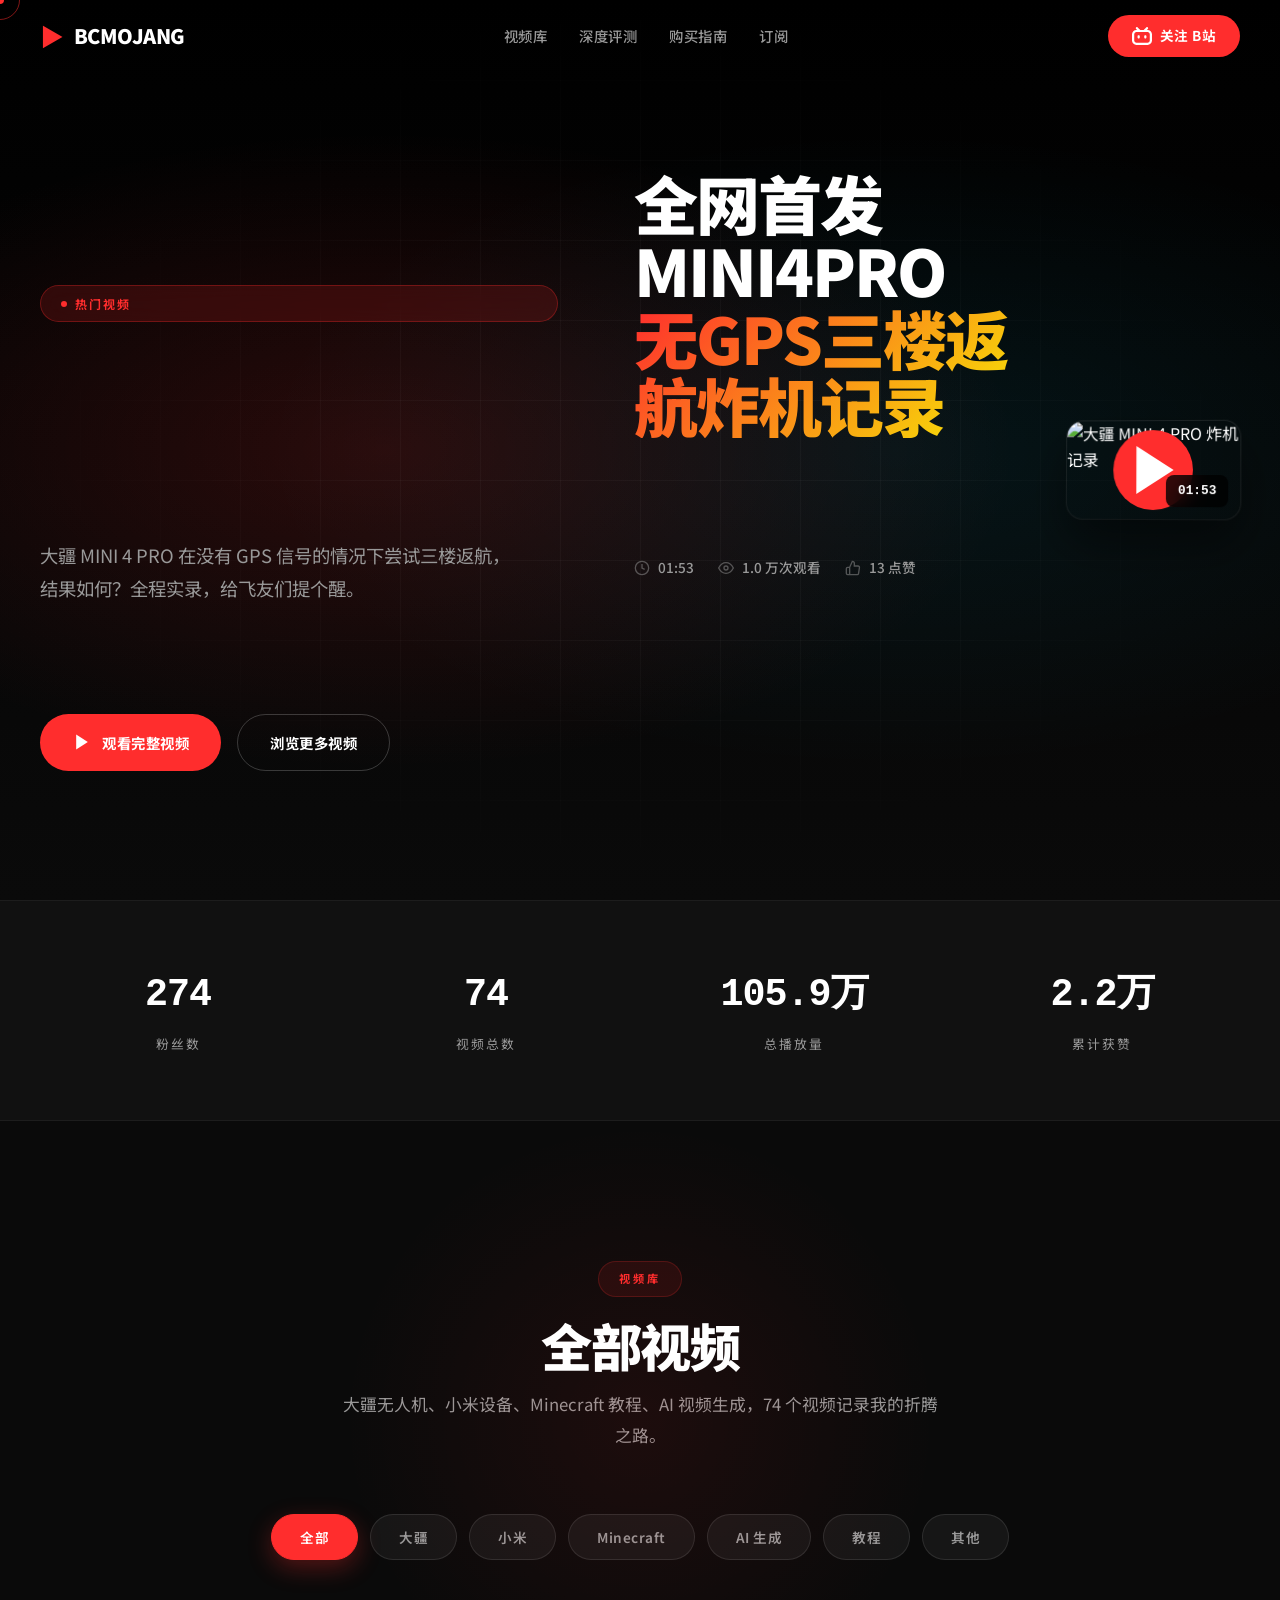
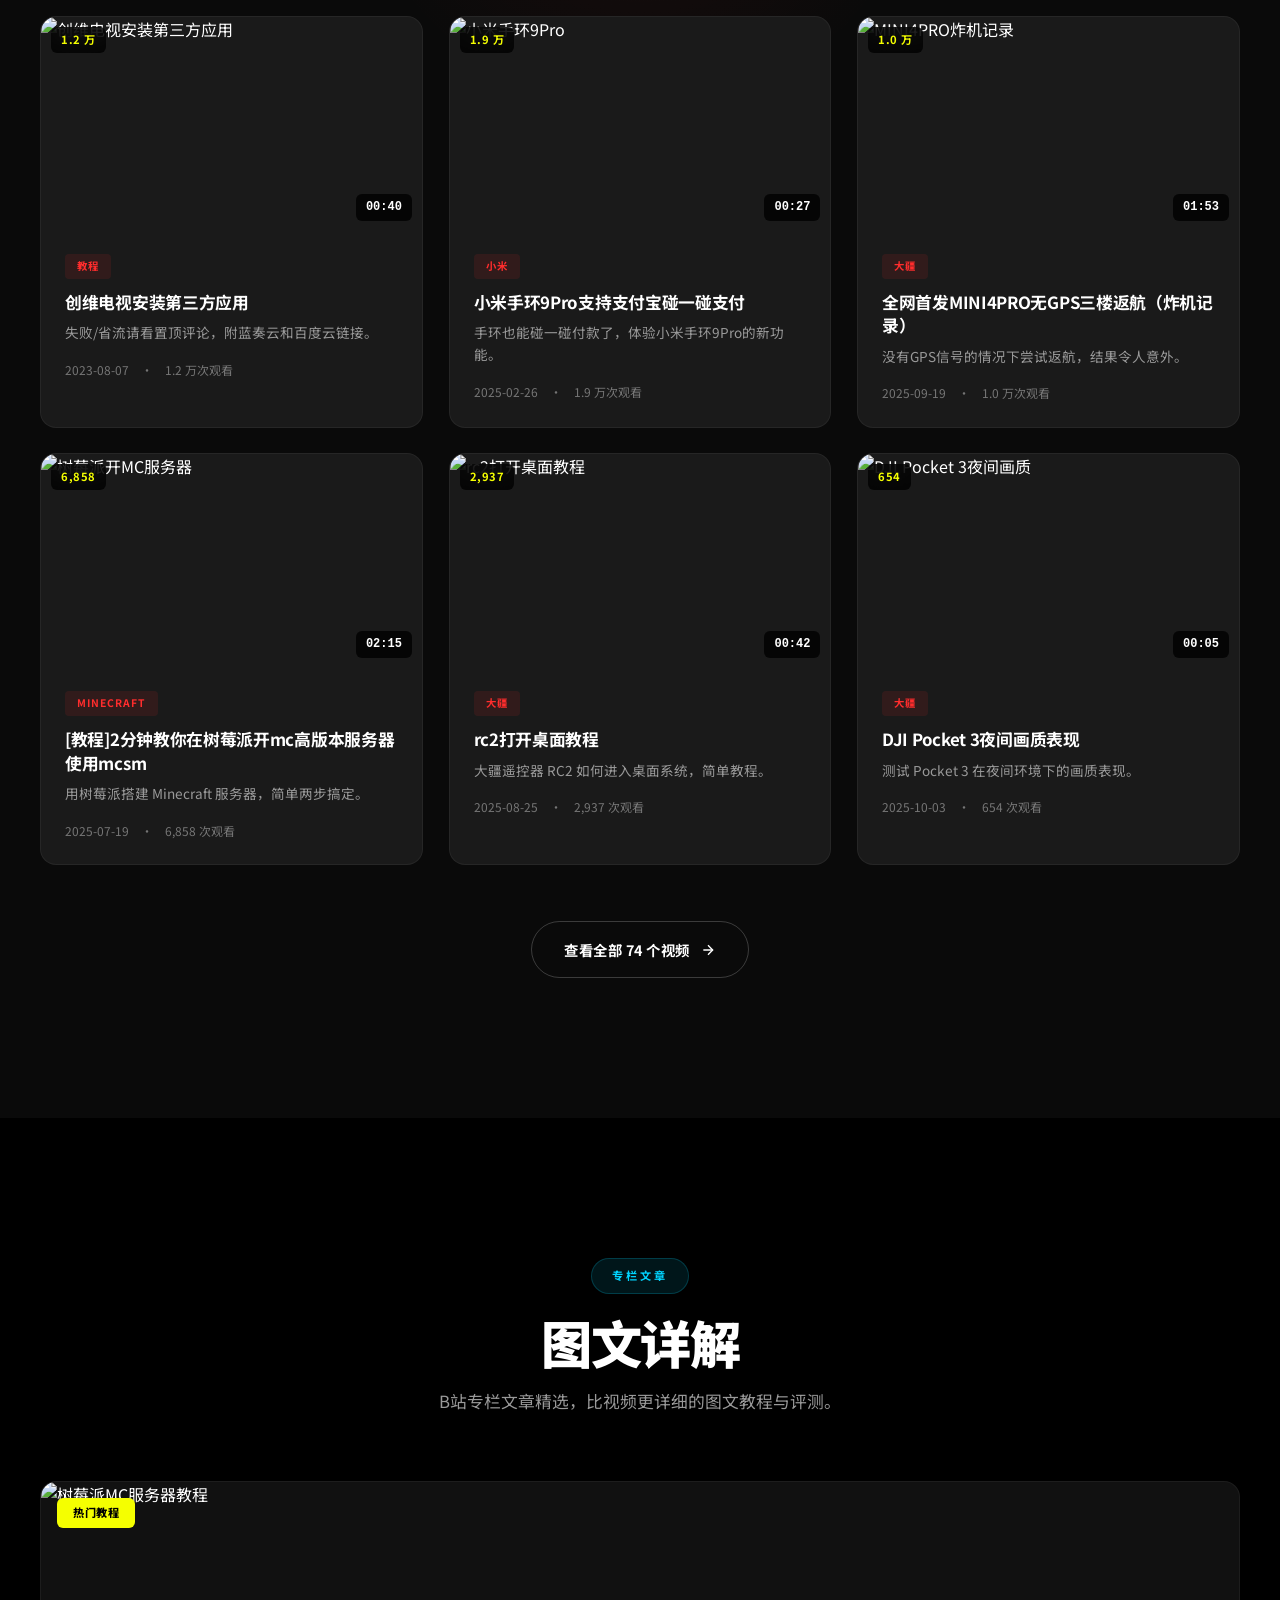
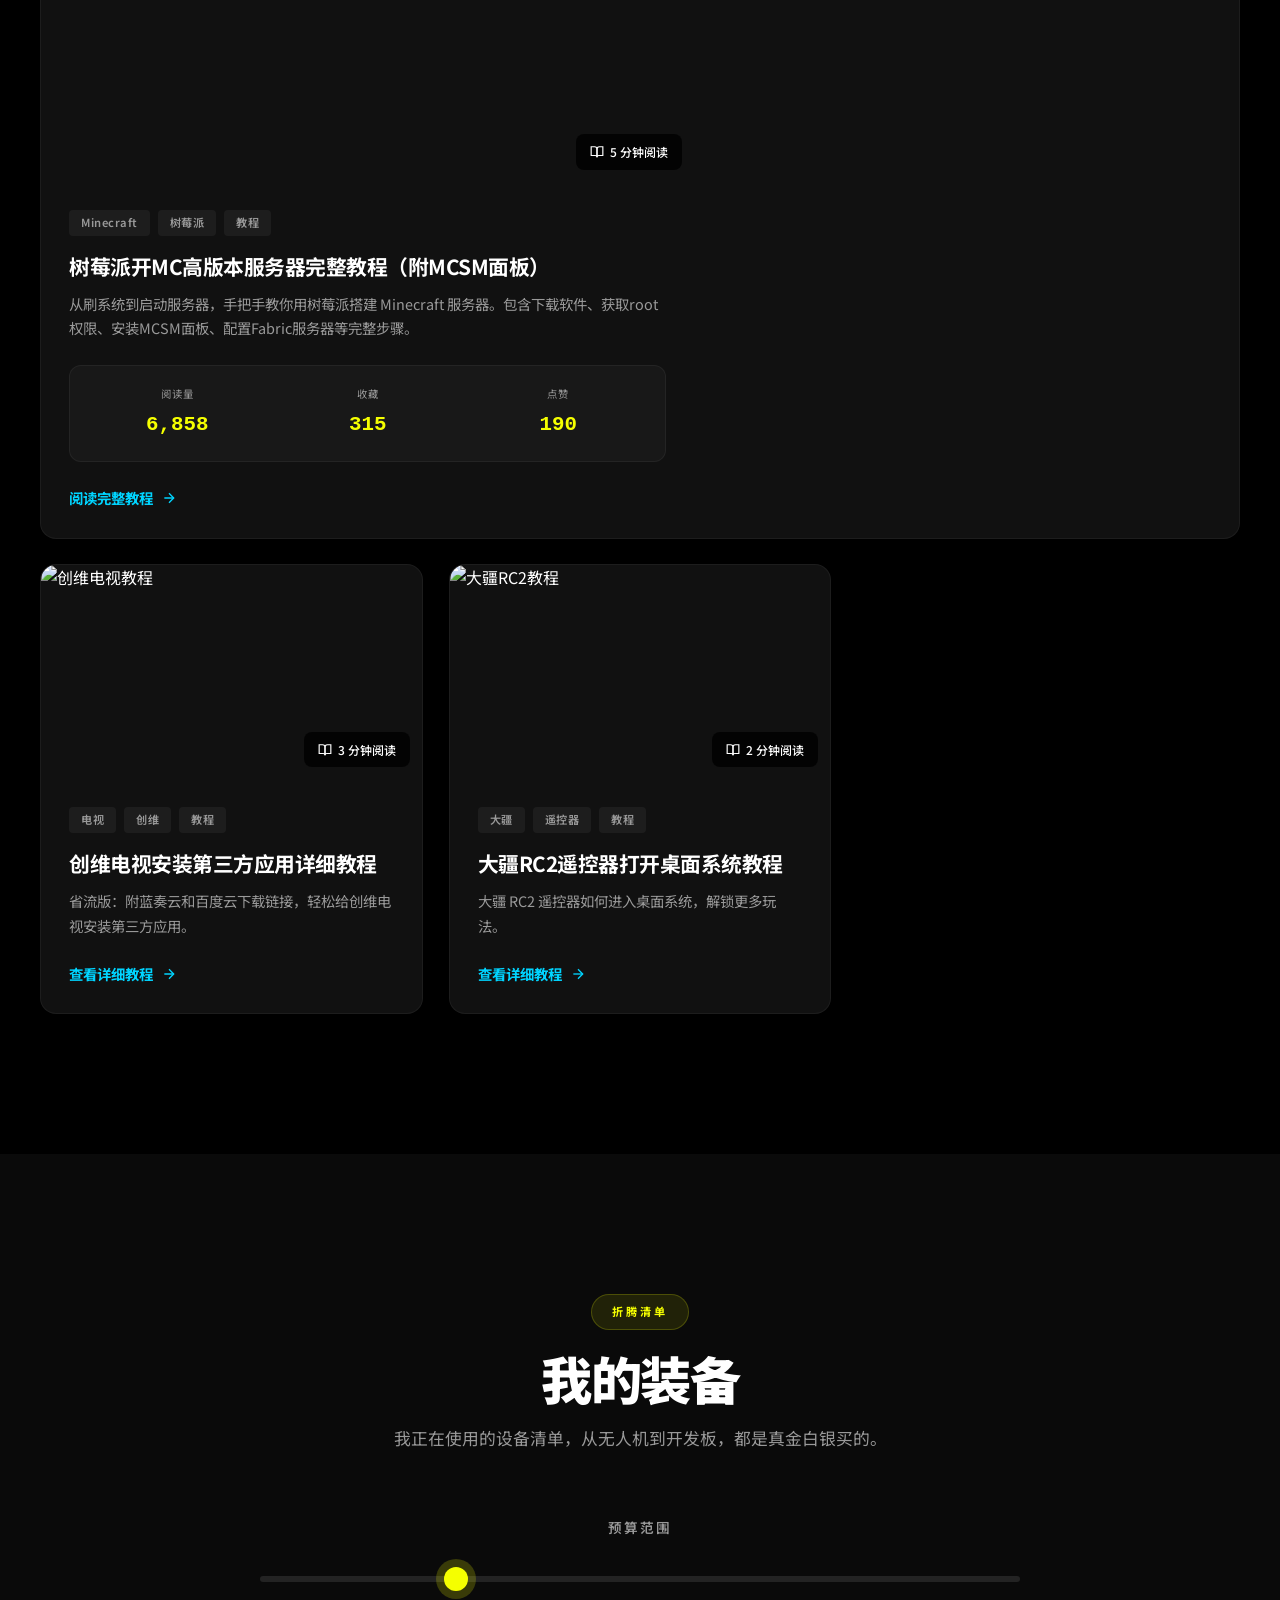
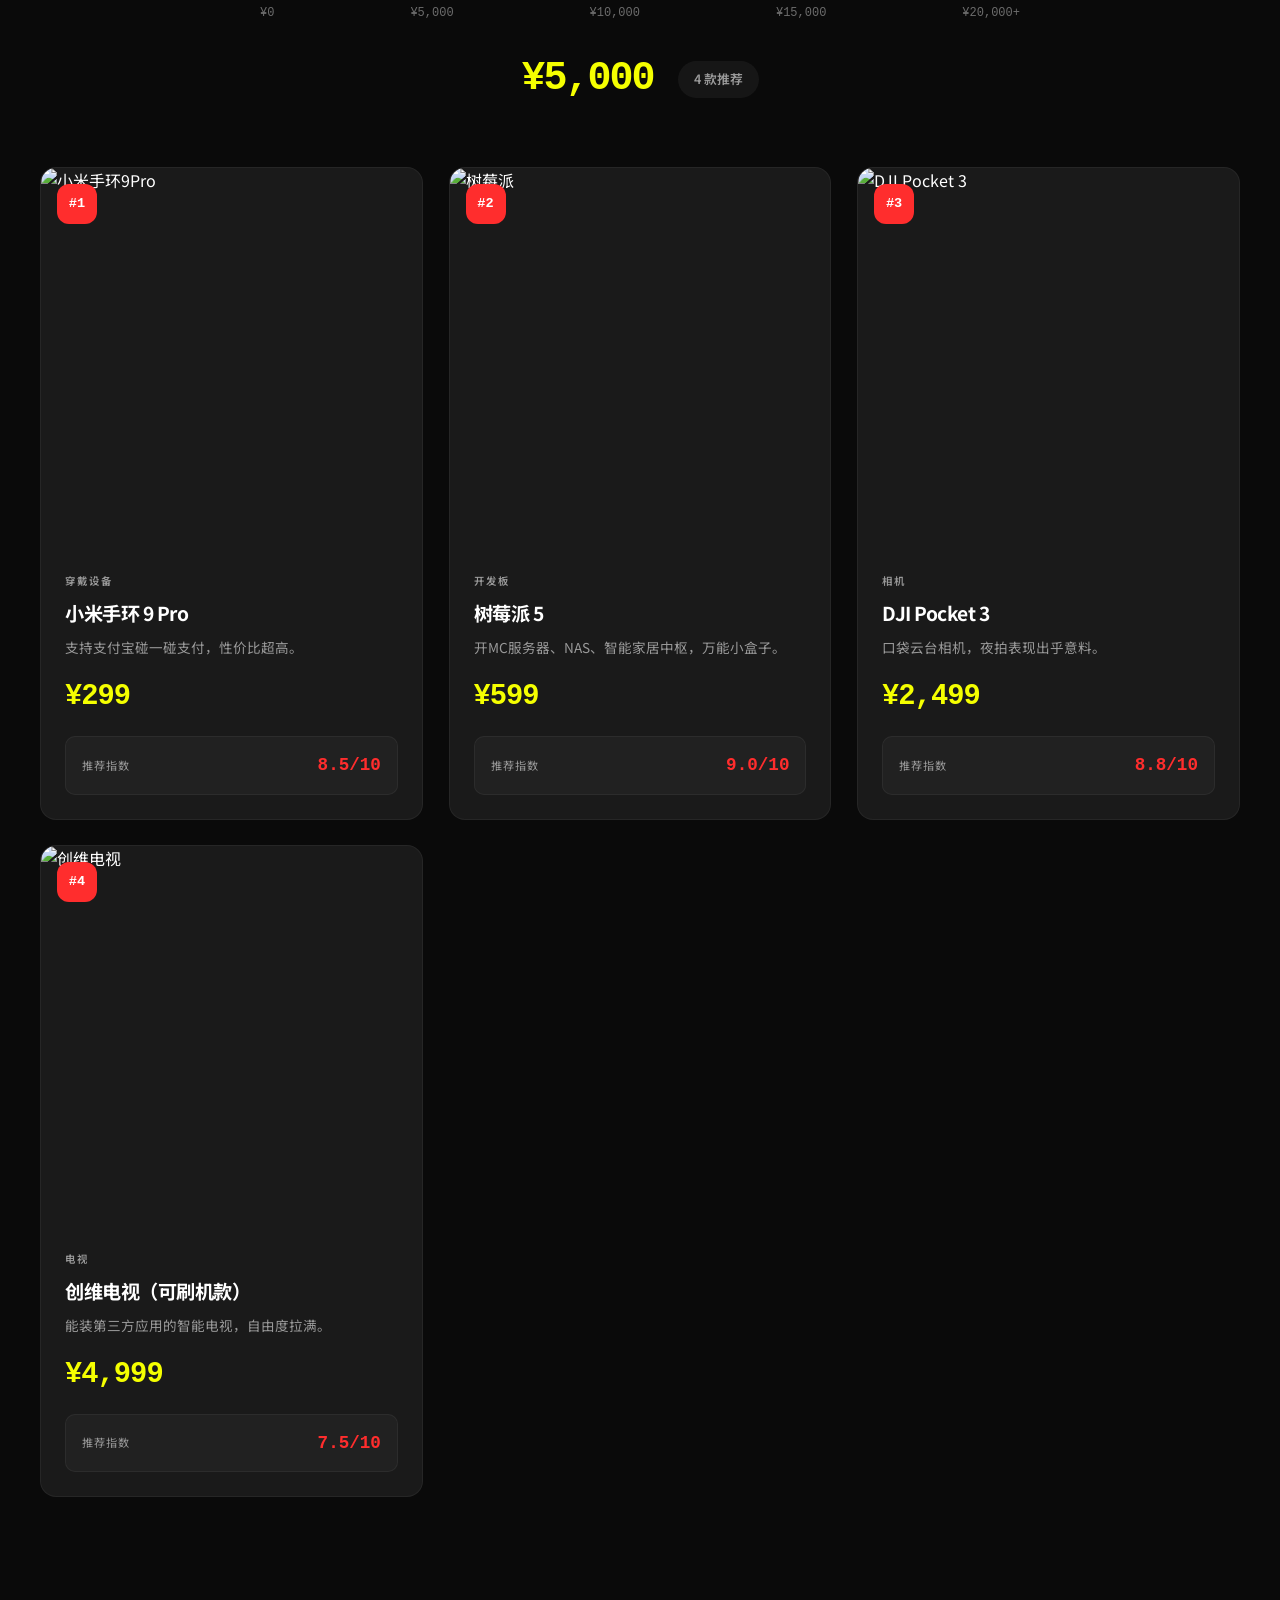
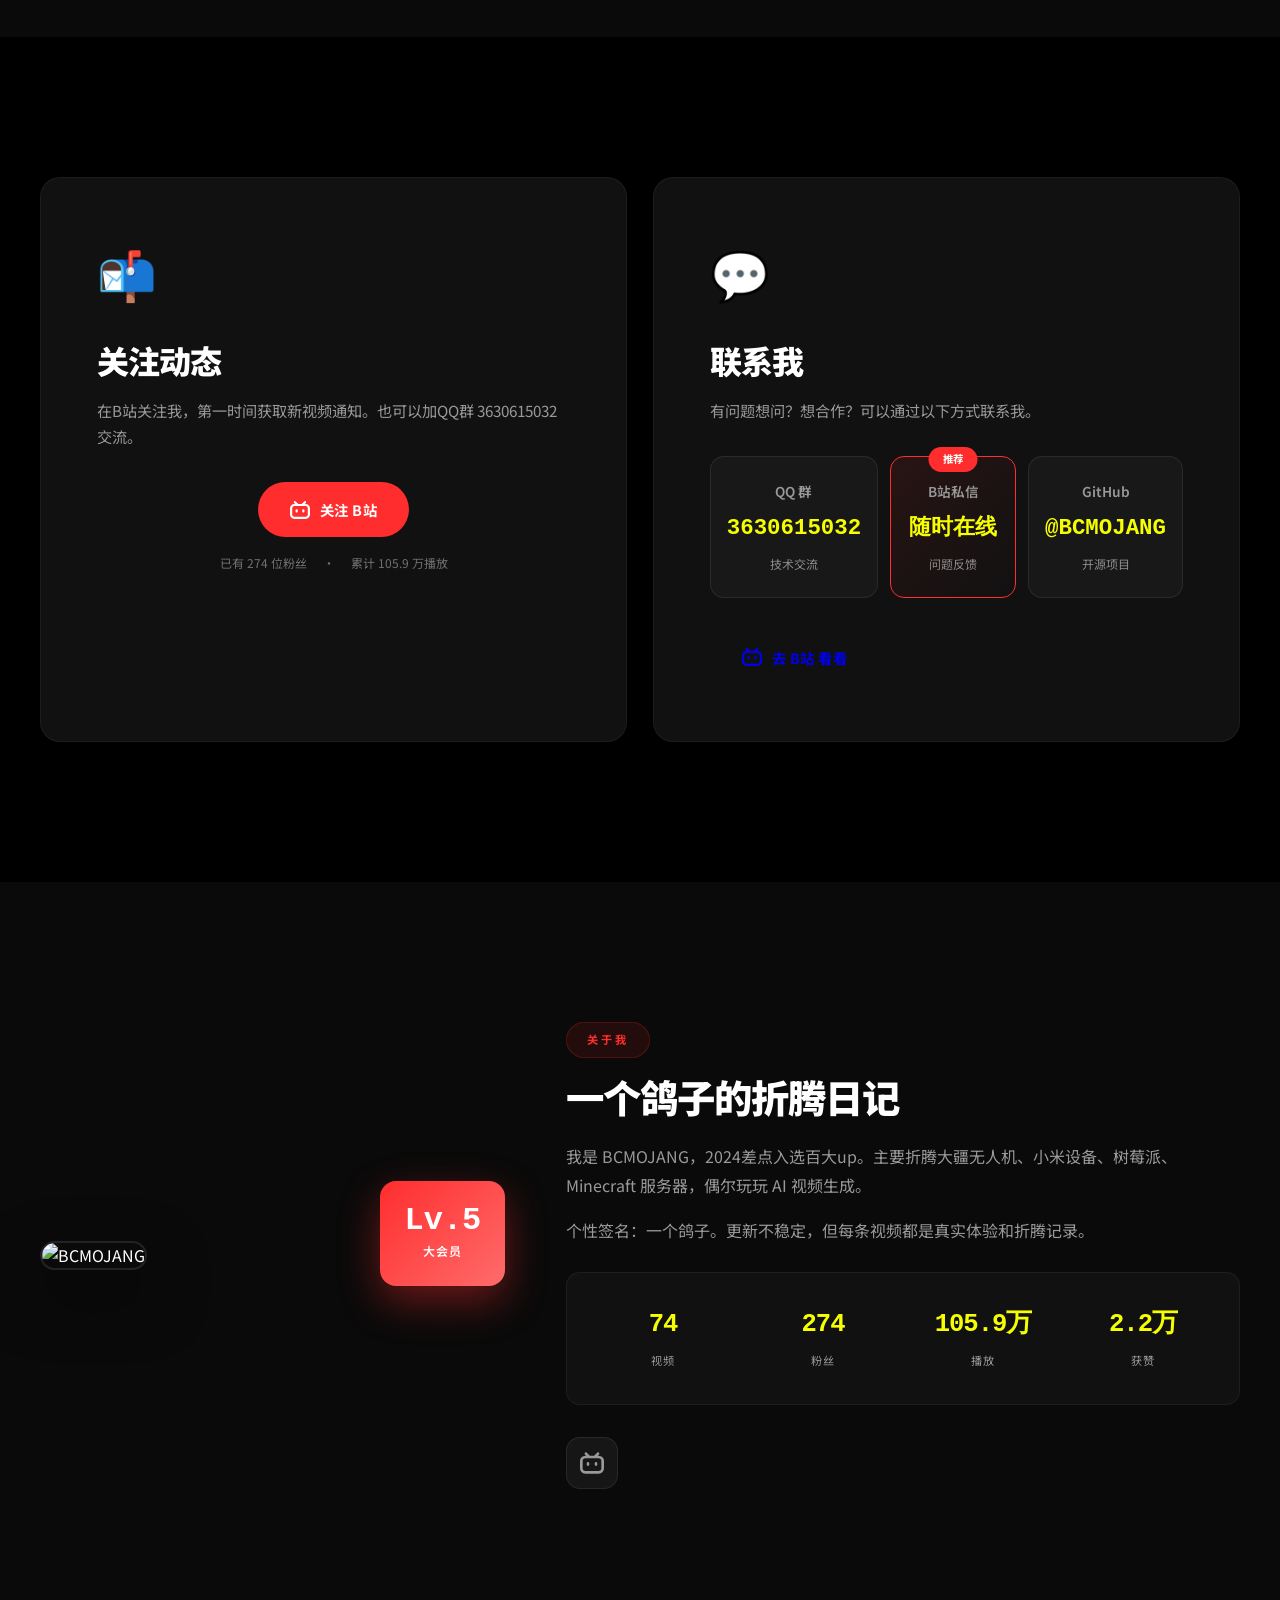
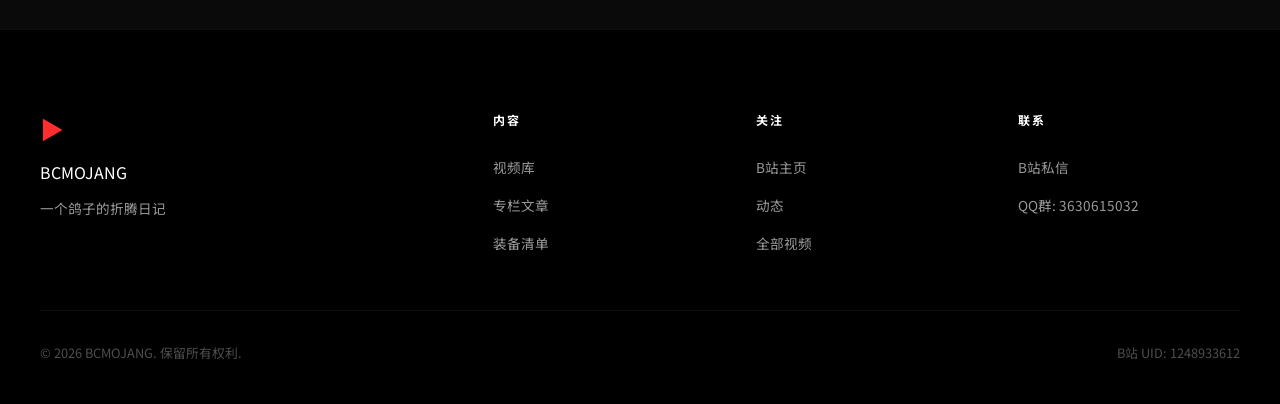
==== commit 0dbbcbfa: "Add files via upload" ====
--- a/index.html
+++ b/index.html
@@ -12,6 +12,18 @@
     <link rel="icon" href="data:image/svg+xml,<svg xmlns=%22http://www.w3.org/2000/svg%22 viewBox=%220 0 100 100%22><text y=%22.9em%22 font-size=%2290%22>🎬</text></svg>">
 </head>
 <body>
+    <!-- Page Loader -->
+    <div class="page-loader">
+        <div class="loader-text">BCMOJANG</div>
+    </div>
+
+    <!-- Scroll Progress -->
+    <div class="scroll-progress"></div>
+
+    <!-- Custom Cursor -->
+    <div class="cursor-dot"></div>
+    <div class="cursor-ring"></div>
+
     <!-- Film Grain Overlay -->
     <div class="film-grain" aria-hidden="true"></div>
 
@@ -53,6 +65,7 @@
     <section class="hero" id="hero">
         <div class="hero-bg">
             <div class="hero-gradient"></div>
+            <div class="hero-grid"></div>
         </div>
         <div class="hero-content">
             <div class="hero-badge">热门视频</div>
@@ -108,22 +121,22 @@
     <!-- Stats Bar -->
     <section class="stats-bar">
         <div class="stats-inner">
-            <div class="stat">
+            <a href="https://space.bilibili.com/1248933612/relation/fans" class="stat" target="_blank">
                 <span class="stat-number" data-target="274">0</span>
                 <span class="stat-label">粉丝数</span>
-            </div>
-            <div class="stat">
+            </a>
+            <a href="https://space.bilibili.com/1248933612/video" class="stat" target="_blank">
                 <span class="stat-number" data-target="74">0</span>
                 <span class="stat-label">视频总数</span>
-            </div>
-            <div class="stat">
+            </a>
+            <a href="https://space.bilibili.com/1248933612" class="stat" target="_blank">
                 <span class="stat-number" data-target="1059000">0</span>
                 <span class="stat-label">总播放量</span>
-            </div>
-            <div class="stat">
+            </a>
+            <a href="https://space.bilibili.com/1248933612" class="stat" target="_blank">
                 <span class="stat-number" data-target="22302">0</span>
                 <span class="stat-label">累计获赞</span>
-            </div>
+            </a>
         </div>
     </section>
 
@@ -150,128 +163,140 @@
         <div class="video-grid" id="videoGrid">
             <!-- Video Card 1 - 置顶 -->
             <article class="video-card" data-category="tutorial">
-                <a href="https://www.bilibili.com/video/BV1Rp4y137md" class="card-thumbnail" target="_blank">
-                    <img src="http://i2.hdslb.com/bfs/archive/88689a10213f19d96beaf1963c2434285e2a24cc.jpg@640w_360h_1c" 
-                         alt="创维电视安装第三方应用" loading="lazy">
-                    <div class="card-play">▶</div>
-                    <div class="card-duration">00:40</div>
-                    <div class="card-views">1.2 万</div>
-                </a>
-                <div class="card-body">
-                    <div class="card-category">教程</div>
-                    <h3 class="card-title">创维电视安装第三方应用</h3>
-                    <p class="card-excerpt">失败/省流请看置顶评论，附蓝奏云和百度云链接。</p>
-                    <div class="card-meta">
-                        <span>2023-08-07</span>
-                        <span>·</span>
-                        <span>1.2 万次观看</span>
-                    </div>
-                </div>
+                <a href="https://www.bilibili.com/video/BV1Rp4y137md" class="card-link" target="_blank">
+                    <div class="card-thumbnail">
+                        <img src="http://i2.hdslb.com/bfs/archive/88689a10213f19d96beaf1963c2434285e2a24cc.jpg@640w_360h_1c" 
+                             alt="创维电视安装第三方应用" loading="lazy">
+                        <div class="card-play">▶</div>
+                        <div class="card-duration">00:40</div>
+                        <div class="card-views">1.2 万</div>
+                    </div>
+                    <div class="card-body">
+                        <div class="card-category">教程</div>
+                        <h3 class="card-title">创维电视安装第三方应用</h3>
+                        <p class="card-excerpt">失败/省流请看置顶评论，附蓝奏云和百度云链接。</p>
+                        <div class="card-meta">
+                            <span>2023-08-07</span>
+                            <span>·</span>
+                            <span>1.2 万次观看</span>
+                        </div>
+                    </div>
+                </a>
             </article>
 
             <!-- Video Card 2 -->
             <article class="video-card" data-category="xiaomi">
-                <a href="https://www.bilibili.com/video/BV1Uif8BjE1h" class="card-thumbnail" target="_blank">
-                    <img src="http://i1.hdslb.com/bfs/archive/364976075e4673410cba4883214c0537447200e1.jpg@640w_360h_1c" 
-                         alt="小米手环9Pro" loading="lazy">
-                    <div class="card-play">▶</div>
-                    <div class="card-duration">00:27</div>
-                    <div class="card-views">1.9 万</div>
-                </a>
-                <div class="card-body">
-                    <div class="card-category">小米</div>
-                    <h3 class="card-title">小米手环9Pro支持支付宝碰一碰支付</h3>
-                    <p class="card-excerpt">手环也能碰一碰付款了，体验小米手环9Pro的新功能。</p>
-                    <div class="card-meta">
-                        <span>2025-02-26</span>
-                        <span>·</span>
-                        <span>1.9 万次观看</span>
-                    </div>
-                </div>
+                <a href="https://www.bilibili.com/video/BV1Uif8BjE1h" class="card-link" target="_blank">
+                    <div class="card-thumbnail">
+                        <img src="http://i1.hdslb.com/bfs/archive/364976075e4673410cba4883214c0537447200e1.jpg@640w_360h_1c" 
+                             alt="小米手环9Pro" loading="lazy">
+                        <div class="card-play">▶</div>
+                        <div class="card-duration">00:27</div>
+                        <div class="card-views">1.9 万</div>
+                    </div>
+                    <div class="card-body">
+                        <div class="card-category">小米</div>
+                        <h3 class="card-title">小米手环9Pro支持支付宝碰一碰支付</h3>
+                        <p class="card-excerpt">手环也能碰一碰付款了，体验小米手环9Pro的新功能。</p>
+                        <div class="card-meta">
+                            <span>2025-02-26</span>
+                            <span>·</span>
+                            <span>1.9 万次观看</span>
+                        </div>
+                    </div>
+                </a>
             </article>
 
             <!-- Video Card 3 -->
             <article class="video-card" data-category="dji">
-                <a href="https://www.bilibili.com/video/BV1LQWGzzEFR" class="card-thumbnail" target="_blank">
-                    <img src="http://i0.hdslb.com/bfs/archive/e8567cb0cf0b339da4cab79dc252753e503618f9.jpg@640w_360h_1c" 
-                         alt="MINI4PRO炸机记录" loading="lazy">
-                    <div class="card-play">▶</div>
-                    <div class="card-duration">01:53</div>
-                    <div class="card-views">1.0 万</div>
-                </a>
-                <div class="card-body">
-                    <div class="card-category">大疆</div>
-                    <h3 class="card-title">全网首发MINI4PRO无GPS三楼返航（炸机记录）</h3>
-                    <p class="card-excerpt">没有GPS信号的情况下尝试返航，结果令人意外。</p>
-                    <div class="card-meta">
-                        <span>2025-09-19</span>
-                        <span>·</span>
-                        <span>1.0 万次观看</span>
-                    </div>
-                </div>
+                <a href="https://www.bilibili.com/video/BV1LQWGzzEFR" class="card-link" target="_blank">
+                    <div class="card-thumbnail">
+                        <img src="http://i0.hdslb.com/bfs/archive/e8567cb0cf0b339da4cab79dc252753e503618f9.jpg@640w_360h_1c" 
+                             alt="MINI4PRO炸机记录" loading="lazy">
+                        <div class="card-play">▶</div>
+                        <div class="card-duration">01:53</div>
+                        <div class="card-views">1.0 万</div>
+                    </div>
+                    <div class="card-body">
+                        <div class="card-category">大疆</div>
+                        <h3 class="card-title">全网首发MINI4PRO无GPS三楼返航（炸机记录）</h3>
+                        <p class="card-excerpt">没有GPS信号的情况下尝试返航，结果令人意外。</p>
+                        <div class="card-meta">
+                            <span>2025-09-19</span>
+                            <span>·</span>
+                            <span>1.0 万次观看</span>
+                        </div>
+                    </div>
+                </a>
             </article>
 
             <!-- Video Card 4 -->
             <article class="video-card" data-category="mc">
-                <a href="https://www.bilibili.com/video/BV1ucuRzCEbh" class="card-thumbnail" target="_blank">
-                    <img src="http://i0.hdslb.com/bfs/archive/c761dfb1820290f209fa1b831a3d443f610133c4.jpg@640w_360h_1c" 
-                         alt="树莓派开MC服务器" loading="lazy">
-                    <div class="card-play">▶</div>
-                    <div class="card-duration">02:15</div>
-                    <div class="card-views">6,858</div>
-                </a>
-                <div class="card-body">
-                    <div class="card-category">Minecraft</div>
-                    <h3 class="card-title">[教程]2分钟教你在树莓派开mc高版本服务器使用mcsm</h3>
-                    <p class="card-excerpt">用树莓派搭建 Minecraft 服务器，简单两步搞定。</p>
-                    <div class="card-meta">
-                        <span>2025-07-19</span>
-                        <span>·</span>
-                        <span>6,858 次观看</span>
-                    </div>
-                </div>
+                <a href="https://www.bilibili.com/video/BV1ucuRzCEbh" class="card-link" target="_blank">
+                    <div class="card-thumbnail">
+                        <img src="http://i0.hdslb.com/bfs/archive/c761dfb1820290f209fa1b831a3d443f610133c4.jpg@640w_360h_1c" 
+                             alt="树莓派开MC服务器" loading="lazy">
+                        <div class="card-play">▶</div>
+                        <div class="card-duration">02:15</div>
+                        <div class="card-views">6,858</div>
+                    </div>
+                    <div class="card-body">
+                        <div class="card-category">Minecraft</div>
+                        <h3 class="card-title">[教程]2分钟教你在树莓派开mc高版本服务器使用mcsm</h3>
+                        <p class="card-excerpt">用树莓派搭建 Minecraft 服务器，简单两步搞定。</p>
+                        <div class="card-meta">
+                            <span>2025-07-19</span>
+                            <span>·</span>
+                            <span>6,858 次观看</span>
+                        </div>
+                    </div>
+                </a>
             </article>
 
             <!-- Video Card 5 -->
             <article class="video-card" data-category="dji">
-                <a href="https://www.bilibili.com/video/BV1MxedzkE9b" class="card-thumbnail" target="_blank">
-                    <img src="http://i1.hdslb.com/bfs/archive/4fb19ee63c39cb5b8b0ea17d885b79e37c2fe085.jpg@640w_360h_1c" 
-                         alt="rc2打开桌面教程" loading="lazy">
-                    <div class="card-play">▶</div>
-                    <div class="card-duration">00:42</div>
-                    <div class="card-views">2,937</div>
-                </a>
-                <div class="card-body">
-                    <div class="card-category">大疆</div>
-                    <h3 class="card-title">rc2打开桌面教程</h3>
-                    <p class="card-excerpt">大疆遥控器 RC2 如何进入桌面系统，简单教程。</p>
-                    <div class="card-meta">
-                        <span>2025-08-25</span>
-                        <span>·</span>
-                        <span>2,937 次观看</span>
-                    </div>
-                </div>
+                <a href="https://www.bilibili.com/video/BV1MxedzkE9b" class="card-link" target="_blank">
+                    <div class="card-thumbnail">
+                        <img src="http://i1.hdslb.com/bfs/archive/4fb19ee63c39cb5b8b0ea17d885b79e37c2fe085.jpg@640w_360h_1c" 
+                             alt="rc2打开桌面教程" loading="lazy">
+                        <div class="card-play">▶</div>
+                        <div class="card-duration">00:42</div>
+                        <div class="card-views">2,937</div>
+                    </div>
+                    <div class="card-body">
+                        <div class="card-category">大疆</div>
+                        <h3 class="card-title">rc2打开桌面教程</h3>
+                        <p class="card-excerpt">大疆遥控器 RC2 如何进入桌面系统，简单教程。</p>
+                        <div class="card-meta">
+                            <span>2025-08-25</span>
+                            <span>·</span>
+                            <span>2,937 次观看</span>
+                        </div>
+                    </div>
+                </a>
             </article>
 
             <!-- Video Card 6 -->
             <article class="video-card" data-category="dji">
-                <a href="https://www.bilibili.com/video/BV1skHKzeEZ7" class="card-thumbnail" target="_blank">
-                    <img src="http://i0.hdslb.com/bfs/archive/fbf64d76522b886574c41715ef7785d3c24d5f85.jpg@640w_360h_1c" 
-                         alt="DJI Pocket 3夜间画质" loading="lazy">
-                    <div class="card-play">▶</div>
-                    <div class="card-duration">00:05</div>
-                    <div class="card-views">654</div>
-                </a>
-                <div class="card-body">
-                    <div class="card-category">大疆</div>
-                    <h3 class="card-title">DJI Pocket 3夜间画质表现</h3>
-                    <p class="card-excerpt">测试 Pocket 3 在夜间环境下的画质表现。</p>
-                    <div class="card-meta">
-                        <span>2025-10-03</span>
-                        <span>·</span>
-                        <span>654 次观看</span>
-                    </div>
-                </div>
+                <a href="https://www.bilibili.com/video/BV1skHKzeEZ7" class="card-link" target="_blank">
+                    <div class="card-thumbnail">
+                        <img src="http://i0.hdslb.com/bfs/archive/fbf64d76522b886574c41715ef7785d3c24d5f85.jpg@640w_360h_1c" 
+                             alt="DJI Pocket 3夜间画质" loading="lazy">
+                        <div class="card-play">▶</div>
+                        <div class="card-duration">00:05</div>
+                        <div class="card-views">654</div>
+                    </div>
+                    <div class="card-body">
+                        <div class="card-category">大疆</div>
+                        <h3 class="card-title">DJI Pocket 3夜间画质表现</h3>
+                        <p class="card-excerpt">测试 Pocket 3 在夜间环境下的画质表现。</p>
+                        <div class="card-meta">
+                            <span>2025-10-03</span>
+                            <span>·</span>
+                            <span>654 次观看</span>
+                        </div>
+                    </div>
+                </a>
             </article>
         </div>
 
@@ -312,104 +337,110 @@
         <div class="reviews-grid">
             <!-- Review 1 -->
             <article class="review-card featured">
-                <div class="review-thumbnail">
-                    <img src="http://i0.hdslb.com/bfs/archive/c761dfb1820290f209fa1b831a3d443f610133c4.jpg@800w_450h_1c" 
-                         alt="树莓派MC服务器教程" loading="lazy">
-                    <div class="review-badge">热门教程</div>
-                    <div class="review-read-time">
-                        <svg width="14" height="14" viewBox="0 0 24 24" fill="none" stroke="currentColor" stroke-width="2">
-                            <path d="M2 3h6a4 4 0 0 1 4 4v14a3 3 0 0 0-3-3H2z"/><path d="M22 3h-6a4 4 0 0 0-4 4v14a3 3 0 0 1 3-3h7z"/>
-                        </svg>
-                        5 分钟阅读
-                    </div>
-                </div>
-                <div class="review-body">
-                    <div class="review-tags">
-                        <span class="tag">Minecraft</span>
-                        <span class="tag">树莓派</span>
-                        <span class="tag">教程</span>
-                    </div>
-                    <h3 class="review-title">树莓派开MC高版本服务器完整教程（附MCSM面板）</h3>
-                    <p class="review-excerpt">从刷系统到启动服务器，手把手教你用树莓派搭建 Minecraft 服务器。包含下载软件、获取root权限、安装MCSM面板、配置Fabric服务器等完整步骤。</p>
-                    <div class="review-highlights">
-                        <div class="highlight">
-                            <span class="highlight-label">阅读量</span>
-                            <span class="highlight-value">6,858</span>
-                        </div>
-                        <div class="highlight">
-                            <span class="highlight-label">收藏</span>
-                            <span class="highlight-value">315</span>
-                        </div>
-                        <div class="highlight">
-                            <span class="highlight-label">点赞</span>
-                            <span class="highlight-value">190</span>
-                        </div>
-                    </div>
-                    <a href="https://www.bilibili.com/read/cv36043724" class="review-link" target="_blank">
-                        阅读完整教程
-                        <svg width="16" height="16" viewBox="0 0 24 24" fill="none" stroke="currentColor" stroke-width="2">
-                            <line x1="5" y1="12" x2="19" y2="12"/><polyline points="12 5 19 12 12 19"/>
-                        </svg>
-                    </a>
-                </div>
+                <a href="https://www.bilibili.com/read/cv36043724" class="review-link-wrapper" target="_blank">
+                    <div class="review-thumbnail">
+                        <img src="http://i0.hdslb.com/bfs/archive/c761dfb1820290f209fa1b831a3d443f610133c4.jpg@800w_450h_1c" 
+                             alt="树莓派MC服务器教程" loading="lazy">
+                        <div class="review-badge">热门教程</div>
+                        <div class="review-read-time">
+                            <svg width="14" height="14" viewBox="0 0 24 24" fill="none" stroke="currentColor" stroke-width="2">
+                                <path d="M2 3h6a4 4 0 0 1 4 4v14a3 3 0 0 0-3-3H2z"/><path d="M22 3h-6a4 4 0 0 0-4 4v14a3 3 0 0 1 3-3h7z"/>
+                            </svg>
+                            5 分钟阅读
+                        </div>
+                    </div>
+                    <div class="review-body">
+                        <div class="review-tags">
+                            <span class="tag">Minecraft</span>
+                            <span class="tag">树莓派</span>
+                            <span class="tag">教程</span>
+                        </div>
+                        <h3 class="review-title">树莓派开MC高版本服务器完整教程（附MCSM面板）</h3>
+                        <p class="review-excerpt">从刷系统到启动服务器，手把手教你用树莓派搭建 Minecraft 服务器。包含下载软件、获取root权限、安装MCSM面板、配置Fabric服务器等完整步骤。</p>
+                        <div class="review-highlights">
+                            <div class="highlight">
+                                <span class="highlight-label">阅读量</span>
+                                <span class="highlight-value">6,858</span>
+                            </div>
+                            <div class="highlight">
+                                <span class="highlight-label">收藏</span>
+                                <span class="highlight-value">315</span>
+                            </div>
+                            <div class="highlight">
+                                <span class="highlight-label">点赞</span>
+                                <span class="highlight-value">190</span>
+                            </div>
+                        </div>
+                        <span class="review-link">
+                            阅读完整教程
+                            <svg width="16" height="16" viewBox="0 0 24 24" fill="none" stroke="currentColor" stroke-width="2">
+                                <line x1="5" y1="12" x2="19" y2="12"/><polyline points="12 5 19 12 12 19"/>
+                            </svg>
+                        </span>
+                    </div>
+                </a>
             </article>
 
             <!-- Review 2 -->
             <article class="review-card">
-                <div class="review-thumbnail">
-                    <img src="http://i2.hdslb.com/bfs/archive/88689a10213f19d96beaf1963c2434285e2a24cc.jpg@800w_450h_1c" 
-                         alt="创维电视教程" loading="lazy">
-                    <div class="review-read-time">
-                        <svg width="14" height="14" viewBox="0 0 24 24" fill="none" stroke="currentColor" stroke-width="2">
-                            <path d="M2 3h6a4 4 0 0 1 4 4v14a3 3 0 0 0-3-3H2z"/><path d="M22 3h-6a4 4 0 0 0-4 4v14a3 3 0 0 1 3-3h7z"/>
-                        </svg>
-                        3 分钟阅读
-                    </div>
-                </div>
-                <div class="review-body">
-                    <div class="review-tags">
-                        <span class="tag">电视</span>
-                        <span class="tag">创维</span>
-                        <span class="tag">教程</span>
-                    </div>
-                    <h3 class="review-title">创维电视安装第三方应用详细教程</h3>
-                    <p class="review-excerpt">省流版：附蓝奏云和百度云下载链接，轻松给创维电视安装第三方应用。</p>
-                    <a href="https://www.bilibili.com/video/BV1Rp4y137md" class="review-link" target="_blank">
-                        查看详细教程
-                        <svg width="16" height="16" viewBox="0 0 24 24" fill="none" stroke="currentColor" stroke-width="2">
-                            <line x1="5" y1="12" x2="19" y2="12"/><polyline points="12 5 19 12 12 19"/>
-                        </svg>
-                    </a>
-                </div>
+                <a href="https://www.bilibili.com/video/BV1Rp4y137md" class="review-link-wrapper" target="_blank">
+                    <div class="review-thumbnail">
+                        <img src="http://i2.hdslb.com/bfs/archive/88689a10213f19d96beaf1963c2434285e2a24cc.jpg@800w_450h_1c" 
+                             alt="创维电视教程" loading="lazy">
+                        <div class="review-read-time">
+                            <svg width="14" height="14" viewBox="0 0 24 24" fill="none" stroke="currentColor" stroke-width="2">
+                                <path d="M2 3h6a4 4 0 0 1 4 4v14a3 3 0 0 0-3-3H2z"/><path d="M22 3h-6a4 4 0 0 0-4 4v14a3 3 0 0 1 3-3h7z"/>
+                            </svg>
+                            3 分钟阅读
+                        </div>
+                    </div>
+                    <div class="review-body">
+                        <div class="review-tags">
+                            <span class="tag">电视</span>
+                            <span class="tag">创维</span>
+                            <span class="tag">教程</span>
+                        </div>
+                        <h3 class="review-title">创维电视安装第三方应用详细教程</h3>
+                        <p class="review-excerpt">省流版：附蓝奏云和百度云下载链接，轻松给创维电视安装第三方应用。</p>
+                        <span class="review-link">
+                            查看详细教程
+                            <svg width="16" height="16" viewBox="0 0 24 24" fill="none" stroke="currentColor" stroke-width="2">
+                                <line x1="5" y1="12" x2="19" y2="12"/><polyline points="12 5 19 12 12 19"/>
+                            </svg>
+                        </span>
+                    </div>
+                </a>
             </article>
 
             <!-- Review 3 -->
             <article class="review-card">
-                <div class="review-thumbnail">
-                    <img src="http://i1.hdslb.com/bfs/archive/4fb19ee63c39cb5b8b0ea17d885b79e37c2fe085.jpg@800w_450h_1c" 
-                         alt="大疆RC2教程" loading="lazy">
-                    <div class="review-read-time">
-                        <svg width="14" height="14" viewBox="0 0 24 24" fill="none" stroke="currentColor" stroke-width="2">
-                            <path d="M2 3h6a4 4 0 0 1 4 4v14a3 3 0 0 0-3-3H2z"/><path d="M22 3h-6a4 4 0 0 0-4 4v14a3 3 0 0 1 3-3h7z"/>
-                        </svg>
-                        2 分钟阅读
-                    </div>
-                </div>
-                <div class="review-body">
-                    <div class="review-tags">
-                        <span class="tag">大疆</span>
-                        <span class="tag">遥控器</span>
-                        <span class="tag">教程</span>
-                    </div>
-                    <h3 class="review-title">大疆RC2遥控器打开桌面系统教程</h3>
-                    <p class="review-excerpt">大疆 RC2 遥控器如何进入桌面系统，解锁更多玩法。</p>
-                    <a href="https://www.bilibili.com/video/BV1MxedzkE9b" class="review-link" target="_blank">
-                        查看详细教程
-                        <svg width="16" height="16" viewBox="0 0 24 24" fill="none" stroke="currentColor" stroke-width="2">
-                            <line x1="5" y1="12" x2="19" y2="12"/><polyline points="12 5 19 12 12 19"/>
-                        </svg>
-                    </a>
-                </div>
+                <a href="https://www.bilibili.com/video/BV1MxedzkE9b" class="review-link-wrapper" target="_blank">
+                    <div class="review-thumbnail">
+                        <img src="http://i1.hdslb.com/bfs/archive/4fb19ee63c39cb5b8b0ea17d885b79e37c2fe085.jpg@800w_450h_1c" 
+                             alt="大疆RC2教程" loading="lazy">
+                        <div class="review-read-time">
+                            <svg width="14" height="14" viewBox="0 0 24 24" fill="none" stroke="currentColor" stroke-width="2">
+                                <path d="M2 3h6a4 4 0 0 1 4 4v14a3 3 0 0 0-3-3H2z"/><path d="M22 3h-6a4 4 0 0 0-4 4v14a3 3 0 0 1 3-3h7z"/>
+                            </svg>
+                            2 分钟阅读
+                        </div>
+                    </div>
+                    <div class="review-body">
+                        <div class="review-tags">
+                            <span class="tag">大疆</span>
+                            <span class="tag">遥控器</span>
+                            <span class="tag">教程</span>
+                        </div>
+                        <h3 class="review-title">大疆RC2遥控器打开桌面系统教程</h3>
+                        <p class="review-excerpt">大疆 RC2 遥控器如何进入桌面系统，解锁更多玩法。</p>
+                        <span class="review-link">
+                            查看详细教程
+                            <svg width="16" height="16" viewBox="0 0 24 24" fill="none" stroke="currentColor" stroke-width="2">
+                                <line x1="5" y1="12" x2="19" y2="12"/><polyline points="12 5 19 12 12 19"/>
+                            </svg>
+                        </span>
+                    </div>
+                </a>
             </article>
         </div>
     </section>
@@ -445,7 +476,7 @@
         <!-- Recommendations Grid -->
         <div class="recommendations-grid" id="recommendationsGrid">
             <!-- Recommendation 1 -->
-            <article class="rec-card" data-price="299">
+            <a href="https://www.bilibili.com/video/BV1Uif8BjE1h" class="rec-card" data-price="299" target="_blank">
                 <div class="rec-rank">#1</div>
                 <div class="rec-image">
                     <img src="https://images.unsplash.com/photo-1544117519-31a4b719223d?w=400&h=400&fit=crop" 
@@ -461,10 +492,10 @@
                         <span class="verdict-score">8.5/10</span>
                     </div>
                 </div>
-            </article>
+            </a>
 
             <!-- Recommendation 2 -->
-            <article class="rec-card" data-price="599">
+            <a href="https://www.bilibili.com/video/BV1ucuRzCEbh" class="rec-card" data-price="599" target="_blank">
                 <div class="rec-rank">#2</div>
                 <div class="rec-image">
                     <img src="https://images.unsplash.com/photo-1587573089734-599dca81d1c3?w=400&h=400&fit=crop" 
@@ -480,10 +511,10 @@
                         <span class="verdict-score">9.0/10</span>
                     </div>
                 </div>
-            </article>
+            </a>
 
             <!-- Recommendation 3 -->
-            <article class="rec-card" data-price="2499">
+            <a href="https://www.bilibili.com/video/BV1skHKzeEZ7" class="rec-card" data-price="2499" target="_blank">
                 <div class="rec-rank">#3</div>
                 <div class="rec-image">
                     <img src="http://i0.hdslb.com/bfs/archive/fbf64d76522b886574c41715ef7785d3c24d5f85.jpg@400w_400h_1c" 
@@ -499,10 +530,10 @@
                         <span class="verdict-score">8.8/10</span>
                     </div>
                 </div>
-            </article>
+            </a>
 
             <!-- Recommendation 4 -->
-            <article class="rec-card" data-price="4999">
+            <a href="https://www.bilibili.com/video/BV1Rp4y137md" class="rec-card" data-price="4999" target="_blank">
                 <div class="rec-rank">#4</div>
                 <div class="rec-image">
                     <img src="https://images.unsplash.com/photo-1593784991095-a205069470b6?w=400&h=400&fit=crop" 
@@ -518,10 +549,10 @@
                         <span class="verdict-score">7.5/10</span>
                     </div>
                 </div>
-            </article>
+            </a>
 
             <!-- Recommendation 5 -->
-            <article class="rec-card" data-price="6388">
+            <a href="https://www.bilibili.com/video/BV1LQWGzzEFR" class="rec-card" data-price="6388" target="_blank">
                 <div class="rec-rank">#5</div>
                 <div class="rec-image">
                     <img src="http://i0.hdslb.com/bfs/archive/e8567cb0cf0b339da4cab79dc252753e503618f9.jpg@400w_400h_1c" 
@@ -537,10 +568,10 @@
                         <span class="verdict-score">8.2/10</span>
                     </div>
                 </div>
-            </article>
+            </a>
 
             <!-- Recommendation 6 -->
-            <article class="rec-card" data-price="5999">
+            <a href="https://www.bilibili.com/video/BV1MxedzkE9b" class="rec-card" data-price="5999" target="_blank">
                 <div class="rec-rank">#6</div>
                 <div class="rec-image">
                     <img src="http://i1.hdslb.com/bfs/archive/4fb19ee63c39cb5b8b0ea17d885b79e37c2fe085.jpg@400w_400h_1c" 
@@ -556,19 +587,19 @@
                         <span class="verdict-score">8.0/10</span>
                     </div>
                 </div>
-            </article>
+            </a>
         </div>
     </section>
 
-    <!-- Newsletter & Patreon Section -->
-    <section class="section newsletter-section" id="newsletter" data-section-color="white">
-        <div class="newsletter-grid">
+    <!-- Contact Section -->
+    <section class="section contact-section" id="newsletter" data-section-color="white">
+        <div class="contact-grid">
             <!-- Newsletter -->
-            <div class="newsletter-card">
-                <div class="newsletter-icon">📬</div>
-                <h3 class="newsletter-title">关注动态</h3>
-                <p class="newsletter-desc">在B站关注我，第一时间获取新视频通知。也可以加QQ群 3630615032 交流。</p>
-                <div class="newsletter-trust" style="margin-top: 20px;">
+            <div class="contact-card">
+                <div class="contact-icon">📬</div>
+                <h3 class="contact-title">关注动态</h3>
+                <p class="contact-desc">在B站关注我，第一时间获取新视频通知。也可以加QQ群 3630615032 交流。</p>
+                <div class="contact-trust" style="margin-top: 20px;">
                     <a href="https://space.bilibili.com/1248933612" class="btn btn-primary" target="_blank">
                         <svg width="20" height="20" viewBox="0 0 24 24" fill="currentColor">
                             <path d="M17.813 4.653h.854c1.51.054 2.769.578 3.773 1.574 1.004.995 1.524 2.249 1.56 3.76v7.36c-.036 1.51-.556 2.769-1.56 3.773s-2.262 1.524-3.773 1.56H5.333c-1.51-.036-2.769-.556-3.773-1.56S.036 18.858 0 17.347v-7.36c.036-1.511.556-2.765 1.56-3.76 1.004-.996 2.262-1.52 3.773-1.574h.774l-1.174-1.12a1.234 1.234 0 0 1-.373-.906c0-.356.124-.658.373-.907l.027-.027c.267-.249.573-.373.92-.373.347 0 .653.124.92.373L9.653 4.44c.071.071.134.142.187.213h4.267a.836.836 0 0 1 .16-.213l2.853-2.747c.267-.249.573-.373.92-.373.347 0 .662.151.929.4.267.249.391.551.391.907 0 .355-.124.657-.373.906zM5.333 7.24c-.746.018-1.373.276-1.88.773-.506.498-.769 1.13-.786 1.894v7.52c.017.764.28 1.395.786 1.893.507.498 1.134.756 1.88.773h13.334c.746-.017 1.373-.275 1.88-.773.506-.498.769-1.129.786-1.893v-7.52c-.017-.765-.28-1.396-.786-1.894-.507-.497-1.134-.755-1.88-.773zM8 11.107c.373 0 .684.124.933.373.25.249.383.569.4.96v1.173c-.017.391-.15.711-.4.96-.249.25-.56.374-.933.374s-.684-.125-.933-.374c-.25-.249-.383-.569-.4-.96V12.44c0-.373.129-.689.386-.947.258-.257.574-.386.947-.386zm8 0c.373 0 .684.124.933.373.25.249.383.569.4.96v1.173c-.017.391-.15.711-.4.96-.249.25-.56.374-.933.374s-.684-.125-.933-.374c-.25-.249-.383-.569-.4-.96V12.44c.017-.391.15-.711.4-.96.249-.249.56-.373.933-.373z"/>
@@ -576,7 +607,7 @@
                         关注 B站
                     </a>
                 </div>
-                <div class="newsletter-trust" style="margin-top: 16px;">
+                <div class="contact-trust" style="margin-top: 16px;">
                     <span>已有 274 位粉丝</span>
                     <span>·</span>
                     <span>累计 105.9 万播放</span>
@@ -584,27 +615,27 @@
             </div>
 
             <!-- Contact -->
-            <div class="patreon-card">
-                <div class="patreon-icon">💬</div>
-                <h3 class="patreon-title">联系我</h3>
-                <p class="patreon-desc">有问题想问？想合作？可以通过以下方式联系我。</p>
-                <div class="patreon-tiers">
-                    <div class="tier">
+            <div class="contact-card">
+                <div class="contact-icon">💬</div>
+                <h3 class="contact-title">联系我</h3>
+                <p class="contact-desc">有问题想问？想合作？可以通过以下方式联系我。</p>
+                <div class="contact-tiers">
+                    <a href="https://qm.qq.com/q/3630615032" class="tier" target="_blank">
                         <div class="tier-name">QQ 群</div>
                         <div class="tier-price">3630615032</div>
                         <div class="tier-perks">技术交流</div>
-                    </div>
-                    <div class="tier featured">
+                    </a>
+                    <a href="https://space.bilibili.com/1248933612" class="tier featured" target="_blank">
                         <div class="tier-badge">推荐</div>
                         <div class="tier-name">B站私信</div>
                         <div class="tier-price">随时在线</div>
                         <div class="tier-perks">问题反馈</div>
-                    </div>
-                    <div class="tier">
+                    </a>
+                    <a href="https://github.com/BCMOJANG" class="tier" target="_blank">
                         <div class="tier-name">GitHub</div>
                         <div class="tier-price">@BCMOJANG</div>
                         <div class="tier-perks">开源项目</div>
-                    </div>
+                    </a>
                 </div>
                 <a href="https://space.bilibili.com/1248933612" class="btn btn-patreon" target="_blank">
                     <svg width="20" height="20" viewBox="0 0 24 24" fill="currentColor">
--- a/styles.css
+++ b/styles.css
@@ -1,4 +1,7 @@
-/* ===== CSS Reset & Variables ===== */
+/* ===== BCMOJANG Website - Premium Optimized Styles ===== */
+/* Inspired by Awwwards-winning portfolio sites */
+
+/* ===== Reset & Variables ===== */
 *, *::before, *::after {
     box-sizing: border-box;
     margin: 0;
@@ -6,45 +9,23 @@
 }
 
 :root {
-    /* Primary Colors */
-    --black: #000000;
+    --black: #000;
     --dark: #0a0a0a;
-    --dark-gray: #141414;
+    --dark-gray: #111;
     --gray: #1a1a1a;
     --light-gray: #2a2a2a;
-    --white: #ffffff;
-    --off-white: #e0e0e0;
-    
-    /* Brand Colors */
-    --red: #ff0000;
+    --white: #fff;
+    --off-white: #999;
+    --red: #ff2d2d;
     --red-dark: #cc0000;
-    --red-glow: rgba(255, 0, 0, 0.3);
-    
-    /* Accent Colors */
-    --neon-yellow: #ffff00;
+    --neon-yellow: #f5ff00;
     --electric-blue: #00d4ff;
-    --blue-glow: rgba(0, 212, 255, 0.3);
-    --yellow-glow: rgba(255, 255, 0, 0.3);
-    
-    /* Typography */
-    --font-main: 'Noto Sans SC', -apple-system, BlinkMacSystemFont, 'Segoe UI', sans-serif;
-    
-    /* Spacing */
-    --section-padding: clamp(60px, 10vw, 120px);
+    --font-main: 'Noto Sans SC', -apple-system, BlinkMacSystemFont, sans-serif;
+    --font-mono: 'JetBrains Mono', 'Fira Code', monospace;
     --content-max: 1400px;
     --gap: clamp(16px, 2vw, 32px);
-    
-    /* Transitions */
-    --transition-fast: 150ms ease;
-    --transition-normal: 300ms ease;
-    --transition-slow: 500ms ease;
-    
-    /* Shadows */
-    --shadow-sm: 0 2px 8px rgba(0, 0, 0, 0.3);
-    --shadow-md: 0 4px 20px rgba(0, 0, 0, 0.4);
-    --shadow-lg: 0 8px 40px rgba(0, 0, 0, 0.5);
-    --shadow-glow-red: 0 0 30px var(--red-glow);
-    --shadow-glow-blue: 0 0 30px var(--blue-glow);
+    --ease-out-expo: cubic-bezier(0.16, 1, 0.3, 1);
+    --ease-out-quart: cubic-bezier(0.25, 1, 0.5, 1);
 }
 
 html {
@@ -60,48 +41,103 @@
     line-height: 1.6;
     overflow-x: hidden;
     -webkit-font-smoothing: antialiased;
-}
-
-/* Custom Scrollbar */
-::-webkit-scrollbar {
-    width: 8px;
-}
-
-::-webkit-scrollbar-track {
-    background: var(--dark);
-}
-
-::-webkit-scrollbar-thumb {
+    cursor: default;
+}
+
+::-webkit-scrollbar { width: 6px; }
+::-webkit-scrollbar-track { background: var(--dark); }
+::-webkit-scrollbar-thumb { background: var(--red); border-radius: 3px; }
+
+/* ===== Page Loader ===== */
+.page-loader {
+    position: fixed;
+    inset: 0;
+    background: var(--black);
+    z-index: 10000;
+    display: flex;
+    align-items: center;
+    justify-content: center;
+    transition: opacity 0.6s var(--ease-out-expo), visibility 0.6s;
+}
+
+.page-loader.loaded {
+    opacity: 0;
+    visibility: hidden;
+    pointer-events: none;
+}
+
+.loader-text {
+    font-size: 3rem;
+    font-weight: 900;
+    color: var(--white);
+    position: relative;
+    overflow: hidden;
+}
+
+.loader-text::after {
+    content: '';
+    position: absolute;
+    bottom: 0;
+    left: 0;
+    width: 100%;
+    height: 3px;
     background: var(--red);
-    border-radius: 4px;
-}
-
-/* ===== Film Grain Overlay ===== */
-.film-grain {
+    animation: loaderLine 1.5s var(--ease-out-expo) forwards;
+}
+
+@keyframes loaderLine {
+    from { transform: translateX(-100%); }
+    to { transform: translateX(0); }
+}
+
+/* ===== Scroll Progress ===== */
+.scroll-progress {
     position: fixed;
     top: 0;
     left: 0;
-    width: 100%;
-    height: 100%;
+    height: 3px;
+    background: linear-gradient(90deg, var(--red), var(--neon-yellow));
+    z-index: 10001;
+    transform-origin: left;
+    transform: scaleX(0);
+    transition: transform 0.1s linear;
+}
+
+/* ===== Cursor Effect ===== */
+.cursor-dot {
+    position: fixed;
+    width: 8px;
+    height: 8px;
+    background: var(--red);
+    border-radius: 50%;
     pointer-events: none;
-    z-index: 9999;
-    opacity: 0.03;
-    background-image: url("data:image/svg+xml,%3Csvg viewBox='0 0 256 256' xmlns='http://www.w3.org/2000/svg'%3E%3Cfilter id='noise'%3E%3CfeTurbulence type='fractalNoise' baseFrequency='0.9' numOctaves='4' stitchTiles='stitch'/%3E%3C/filter%3E%3Crect width='100%25' height='100%25' filter='url(%23noise)'/%3E%3C/svg%3E");
-    background-repeat: repeat;
-    animation: grain 0.5s steps(10) infinite;
-}
-
-@keyframes grain {
-    0%, 100% { transform: translate(0, 0); }
-    10% { transform: translate(-5%, -10%); }
-    20% { transform: translate(-15%, 5%); }
-    30% { transform: translate(7%, -25%); }
-    40% { transform: translate(-5%, 25%); }
-    50% { transform: translate(-15%, 10%); }
-    60% { transform: translate(15%, 0%); }
-    70% { transform: translate(0%, 15%); }
-    80% { transform: translate(3%, 35%); }
-    90% { transform: translate(-10%, 10%); }
+    z-index: 10002;
+    transform: translate(-50%, -50%);
+    transition: transform 0.15s var(--ease-out-expo), opacity 0.3s;
+    mix-blend-mode: difference;
+}
+
+.cursor-ring {
+    position: fixed;
+    width: 40px;
+    height: 40px;
+    border: 1.5px solid rgba(255, 45, 45, 0.5);
+    border-radius: 50%;
+    pointer-events: none;
+    z-index: 10002;
+    transform: translate(-50%, -50%);
+    transition: transform 0.3s var(--ease-out-expo), width 0.3s, height 0.3s, opacity 0.3s;
+}
+
+.cursor-ring.hover {
+    width: 60px;
+    height: 60px;
+    border-color: var(--red);
+    opacity: 0.5;
+}
+
+@media (max-width: 768px) {
+    .cursor-dot, .cursor-ring { display: none; }
 }
 
 /* ===== Navigation ===== */
@@ -112,13 +148,14 @@
     right: 0;
     z-index: 1000;
     padding: 0 clamp(20px, 4vw, 40px);
-    transition: background var(--transition-normal), box-shadow var(--transition-normal);
+    transition: all 0.6s var(--ease-out-expo);
 }
 
 .nav.scrolled {
-    background: rgba(0, 0, 0, 0.95);
-    backdrop-filter: blur(20px);
-    box-shadow: 0 2px 20px rgba(0, 0, 0, 0.5);
+    background: rgba(0, 0, 0, 0.85);
+    backdrop-filter: blur(20px) saturate(180%);
+    -webkit-backdrop-filter: blur(20px) saturate(180%);
+    border-bottom: 1px solid rgba(255, 255, 255, 0.05);
 }
 
 .nav-inner {
@@ -138,24 +175,21 @@
     color: var(--white);
     font-weight: 900;
     font-size: 1.25rem;
-}
-
-.logo-icon {
-    color: var(--red);
-    font-size: 1.5rem;
-}
-
-.nav-links {
-    display: flex;
-    gap: 32px;
-}
+    letter-spacing: -0.5px;
+}
+
+.logo-icon { color: var(--red); font-size: 1.5rem; }
+
+.nav-links { display: flex; gap: 32px; }
 
 .nav-link {
     color: var(--off-white);
     text-decoration: none;
     font-weight: 500;
-    font-size: 0.95rem;
-    transition: color var(--transition-fast);
+    font-size: 0.9rem;
+    letter-spacing: 0.5px;
+    text-transform: uppercase;
+    transition: color 0.3s;
     position: relative;
 }
 
@@ -167,41 +201,50 @@
     width: 0;
     height: 2px;
     background: var(--red);
-    transition: width var(--transition-normal);
-}
-
-.nav-link:hover {
-    color: var(--white);
-}
-
-.nav-link:hover::after {
-    width: 100%;
-}
+    transition: width 0.4s var(--ease-out-expo);
+}
+
+.nav-link:hover { color: var(--white); }
+.nav-link:hover::after { width: 100%; }
 
 .nav-cta {
     display: flex;
     align-items: center;
     gap: 8px;
-    padding: 10px 20px;
+    padding: 10px 24px;
     background: var(--red);
     color: var(--white);
     text-decoration: none;
     font-weight: 700;
-    font-size: 0.9rem;
-    border-radius: 8px;
-    transition: all var(--transition-fast);
+    font-size: 0.85rem;
+    letter-spacing: 0.5px;
+    text-transform: uppercase;
+    border-radius: 100px;
+    transition: all 0.3s var(--ease-out-expo);
+    position: relative;
+    overflow: hidden;
+}
+
+.nav-cta::before {
+    content: '';
+    position: absolute;
+    inset: 0;
+    background: linear-gradient(135deg, transparent 0%, rgba(255, 255, 255, 0.2) 100%);
+    opacity: 0;
+    transition: opacity 0.3s;
 }
 
 .nav-cta:hover {
-    background: var(--red-dark);
     transform: translateY(-2px);
-    box-shadow: var(--shadow-glow-red);
-}
+    box-shadow: 0 10px 30px rgba(255, 45, 45, 0.4);
+}
+
+.nav-cta:hover::before { opacity: 1; }
 
 .nav-toggle {
     display: none;
     flex-direction: column;
-    gap: 5px;
+    gap: 6px;
     background: none;
     border: none;
     cursor: pointer;
@@ -212,63 +255,56 @@
     width: 24px;
     height: 2px;
     background: var(--white);
-    transition: all var(--transition-fast);
-}
-
-.nav-toggle.active span:nth-child(1) {
-    transform: rotate(45deg) translate(5px, 5px);
-}
-
-.nav-toggle.active span:nth-child(2) {
-    opacity: 0;
-}
-
-.nav-toggle.active span:nth-child(3) {
-    transform: rotate(-45deg) translate(5px, -5px);
-}
+    transition: all 0.3s var(--ease-out-expo);
+    transform-origin: center;
+}
+
+.nav-toggle.active span:nth-child(1) { transform: rotate(45deg) translate(5px, 5px); }
+.nav-toggle.active span:nth-child(2) { opacity: 0; transform: scaleX(0); }
+.nav-toggle.active span:nth-child(3) { transform: rotate(-45deg) translate(5px, -5px); }
 
 /* Mobile Menu */
 .mobile-menu {
     display: none;
     position: fixed;
-    top: 72px;
-    left: 0;
-    right: 0;
+    inset: 0;
     background: rgba(0, 0, 0, 0.98);
-    backdrop-filter: blur(20px);
-    padding: 20px;
+    backdrop-filter: blur(30px);
+    padding: 100px 40px 40px;
     flex-direction: column;
-    gap: 8px;
+    gap: 0;
     z-index: 999;
-    transform: translateY(-100%);
+    transform: translateX(100%);
+    transition: transform 0.6s var(--ease-out-expo);
+}
+
+.mobile-menu.active { transform: translateX(0); }
+
+.mobile-link {
+    color: var(--white);
+    text-decoration: none;
+    padding: 20px 0;
+    font-size: 2rem;
+    font-weight: 700;
+    border-bottom: 1px solid rgba(255, 255, 255, 0.1);
+    transition: all 0.3s;
+    transform: translateX(50px);
     opacity: 0;
-    transition: all var(--transition-normal);
-}
-
-.mobile-menu.active {
-    transform: translateY(0);
+}
+
+.mobile-menu.active .mobile-link {
+    transform: translateX(0);
     opacity: 1;
 }
 
-.mobile-link {
-    color: var(--white);
-    text-decoration: none;
-    padding: 16px 20px;
-    font-size: 1.1rem;
-    font-weight: 500;
-    border-radius: 8px;
-    transition: background var(--transition-fast);
-}
-
-.mobile-link:hover {
-    background: var(--gray);
-}
-
-.mobile-link.cta {
-    background: var(--red);
-    text-align: center;
-    margin-top: 8px;
-}
+.mobile-menu.active .mobile-link:nth-child(1) { transition-delay: 0.1s; }
+.mobile-menu.active .mobile-link:nth-child(2) { transition-delay: 0.15s; }
+.mobile-menu.active .mobile-link:nth-child(3) { transition-delay: 0.2s; }
+.mobile-menu.active .mobile-link:nth-child(4) { transition-delay: 0.25s; }
+.mobile-menu.active .mobile-link:nth-child(5) { transition-delay: 0.3s; }
+
+.mobile-link:hover { color: var(--red); padding-left: 20px; }
+.mobile-link.cta { color: var(--red); border-bottom: none; margin-top: 20px; font-size: 1.5rem; }
 
 /* ===== Hero Section ===== */
 .hero {
@@ -290,9 +326,21 @@
     position: absolute;
     inset: 0;
     background: 
-        radial-gradient(ellipse at 20% 50%, rgba(255, 0, 0, 0.15) 0%, transparent 60%),
-        radial-gradient(ellipse at 80% 50%, rgba(0, 212, 255, 0.08) 0%, transparent 60%),
+        radial-gradient(ellipse at 30% 50%, rgba(255, 45, 45, 0.15) 0%, transparent 50%),
+        radial-gradient(ellipse at 70% 50%, rgba(0, 212, 255, 0.08) 0%, transparent 50%),
         linear-gradient(180deg, var(--black) 0%, var(--dark) 100%);
+}
+
+/* Animated grid background */
+.hero-grid {
+    position: absolute;
+    inset: 0;
+    background-image: 
+        linear-gradient(rgba(255, 255, 255, 0.03) 1px, transparent 1px),
+        linear-gradient(90deg, rgba(255, 255, 255, 0.03) 1px, transparent 1px);
+    background-size: 80px 80px;
+    mask-image: radial-gradient(ellipse at 50% 50%, black 30%, transparent 70%);
+    -webkit-mask-image: radial-gradient(ellipse at 50% 50%, black 30%, transparent 70%);
 }
 
 .hero-content {
@@ -302,61 +350,79 @@
     margin: 0 auto;
     width: 100%;
     display: grid;
-    grid-template-columns: 1fr 1fr;
+    grid-template-columns: 1.2fr 1fr;
     gap: clamp(40px, 6vw, 80px);
     align-items: center;
 }
 
 .hero-badge {
-    display: inline-block;
-    padding: 6px 16px;
+    display: inline-flex;
+    align-items: center;
+    gap: 8px;
+    padding: 8px 20px;
+    background: rgba(255, 45, 45, 0.15);
+    border: 1px solid rgba(255, 45, 45, 0.3);
+    color: var(--red);
+    font-size: 0.75rem;
+    font-weight: 700;
+    border-radius: 100px;
+    letter-spacing: 2px;
+    text-transform: uppercase;
+    margin-bottom: 24px;
+    backdrop-filter: blur(10px);
+}
+
+.hero-badge::before {
+    content: '';
+    width: 6px;
+    height: 6px;
     background: var(--red);
-    color: var(--white);
-    font-size: 0.8rem;
-    font-weight: 700;
-    border-radius: 4px;
-    text-transform: uppercase;
-    letter-spacing: 1px;
-    margin-bottom: 20px;
+    border-radius: 50%;
     animation: pulse 2s infinite;
 }
 
 @keyframes pulse {
-    0%, 100% { box-shadow: 0 0 0 0 var(--red-glow); }
-    50% { box-shadow: 0 0 0 10px transparent; }
+    0%, 100% { opacity: 1; transform: scale(1); }
+    50% { opacity: 0.5; transform: scale(1.5); }
 }
 
 .hero-title {
-    font-size: clamp(2.5rem, 5vw, 4rem);
+    font-size: clamp(2.5rem, 5vw, 4.5rem);
     font-weight: 900;
-    line-height: 1.1;
-    margin-bottom: 20px;
-}
-
-.title-line {
-    display: block;
-}
+    line-height: 1.05;
+    margin-bottom: 24px;
+    letter-spacing: -2px;
+}
+
+.title-line { display: block; }
 
 .title-line.accent {
-    background: linear-gradient(135deg, var(--red) 0%, var(--neon-yellow) 100%);
+    background: linear-gradient(135deg, var(--red) 0%, var(--neon-yellow) 50%, var(--electric-blue) 100%);
+    background-size: 200% 200%;
     -webkit-background-clip: text;
     -webkit-text-fill-color: transparent;
     background-clip: text;
+    animation: gradientShift 4s ease infinite;
+}
+
+@keyframes gradientShift {
+    0%, 100% { background-position: 0% 50%; }
+    50% { background-position: 100% 50%; }
 }
 
 .hero-desc {
-    font-size: clamp(1rem, 1.5vw, 1.2rem);
+    font-size: clamp(1rem, 1.5vw, 1.15rem);
     color: var(--off-white);
     line-height: 1.8;
-    margin-bottom: 24px;
-    max-width: 500px;
+    margin-bottom: 32px;
+    max-width: 480px;
 }
 
 .hero-meta {
     display: flex;
     flex-wrap: wrap;
-    gap: 20px;
-    margin-bottom: 32px;
+    gap: 24px;
+    margin-bottom: 40px;
 }
 
 .meta-item {
@@ -364,33 +430,31 @@
     align-items: center;
     gap: 8px;
     color: var(--off-white);
-    font-size: 0.9rem;
-}
-
-.meta-item svg {
-    opacity: 0.7;
-}
-
-.hero-actions {
-    display: flex;
-    flex-wrap: wrap;
-    gap: 16px;
-}
-
-/* Buttons */
+    font-size: 0.85rem;
+    font-weight: 500;
+}
+
+.meta-item svg { opacity: 0.5; }
+
+.hero-actions { display: flex; flex-wrap: wrap; gap: 16px; }
+
+/* ===== Buttons ===== */
 .btn {
     display: inline-flex;
     align-items: center;
     gap: 10px;
-    padding: 14px 28px;
-    font-size: 1rem;
+    padding: 16px 32px;
+    font-size: 0.9rem;
     font-weight: 700;
     font-family: var(--font-main);
     text-decoration: none;
-    border-radius: 8px;
-    transition: all var(--transition-fast);
+    border-radius: 100px;
+    transition: all 0.4s var(--ease-out-expo);
     cursor: pointer;
     border: none;
+    letter-spacing: 0.5px;
+    position: relative;
+    overflow: hidden;
 }
 
 .btn-primary {
@@ -398,67 +462,77 @@
     color: var(--white);
 }
 
+.btn-primary::before {
+    content: '';
+    position: absolute;
+    inset: 0;
+    background: linear-gradient(135deg, rgba(255, 255, 255, 0.2) 0%, transparent 100%);
+    transform: translateX(-100%);
+    transition: transform 0.6s var(--ease-out-expo);
+}
+
 .btn-primary:hover {
-    background: var(--red-dark);
-    transform: translateY(-2px);
-    box-shadow: var(--shadow-glow-red);
-}
+    transform: translateY(-3px);
+    box-shadow: 0 15px 40px rgba(255, 45, 45, 0.4);
+}
+
+.btn-primary:hover::before { transform: translateX(0); }
 
 .btn-outline {
     background: transparent;
     color: var(--white);
-    border: 2px solid var(--light-gray);
+    border: 1.5px solid rgba(255, 255, 255, 0.2);
 }
 
 .btn-outline:hover {
     border-color: var(--white);
     background: rgba(255, 255, 255, 0.05);
-}
-
-.btn-patreon {
-    background: #ff424d;
+    transform: translateY(-3px);
+}
+
+.btn-bilibili {
+    background: linear-gradient(135deg, #00a1d6 0%, #0088cc 100%);
     color: var(--white);
     width: 100%;
     justify-content: center;
 }
 
-.btn-patreon:hover {
-    background: #e63946;
-    transform: translateY(-2px);
-    box-shadow: 0 0 30px rgba(255, 66, 77, 0.3);
-}
-
-/* Hero Thumbnail */
-.hero-thumbnail {
-    position: relative;
-    z-index: 1;
-}
+.btn-bilibili:hover {
+    transform: translateY(-3px);
+    box-shadow: 0 15px 40px rgba(0, 161, 214, 0.4);
+}
+
+/* ===== Hero Thumbnail ===== */
+.hero-thumbnail { position: relative; z-index: 1; }
 
 .thumbnail-wrapper {
     position: relative;
     aspect-ratio: 16/9;
-    border-radius: 12px;
+    border-radius: 16px;
     overflow: hidden;
     cursor: pointer;
-    box-shadow: var(--shadow-lg);
-    transition: transform var(--transition-normal), box-shadow var(--transition-normal);
+    box-shadow: 
+        0 25px 50px rgba(0, 0, 0, 0.5),
+        0 0 0 1px rgba(255, 255, 255, 0.1);
+    transition: all 0.6s var(--ease-out-expo);
+    transform: perspective(1000px) rotateY(-5deg) rotateX(2deg);
 }
 
 .thumbnail-wrapper:hover {
-    transform: scale(1.02);
-    box-shadow: 0 20px 60px rgba(255, 0, 0, 0.2);
+    transform: perspective(1000px) rotateY(0deg) rotateX(0deg) scale(1.02);
+    box-shadow: 
+        0 35px 70px rgba(255, 45, 45, 0.2),
+        0 0 0 1px rgba(255, 45, 45, 0.3);
 }
 
 .thumbnail-wrapper img {
     width: 100%;
     height: 100%;
     object-fit: cover;
-    transition: transform var(--transition-slow);
-}
-
-.thumbnail-wrapper:hover img {
-    transform: scale(1.05);
-}
+    transition: transform 0.8s var(--ease-out-expo);
+}
+
+.thumbnail-wrapper:hover img { transform: scale(1.08); }
 
 .thumbnail-play {
     position: absolute;
@@ -472,17 +546,21 @@
     display: flex;
     align-items: center;
     justify-content: center;
-    transition: all var(--transition-fast);
-    box-shadow: 0 0 40px var(--red-glow);
-}
-
-.thumbnail-play svg {
-    margin-left: 4px;
-}
+    transition: all 0.4s var(--ease-out-expo);
+    box-shadow: 0 0 0 0 rgba(255, 45, 45, 0.4);
+}
+
+.thumbnail-play svg { margin-left: 4px; }
 
 .thumbnail-wrapper:hover .thumbnail-play {
     transform: translate(-50%, -50%) scale(1.1);
-    box-shadow: 0 0 60px var(--red-glow);
+    box-shadow: 0 0 0 20px rgba(255, 45, 45, 0);
+    animation: playPulse 1.5s infinite;
+}
+
+@keyframes playPulse {
+    0% { box-shadow: 0 0 0 0 rgba(255, 45, 45, 0.4); }
+    100% { box-shadow: 0 0 0 30px rgba(255, 45, 45, 0); }
 }
 
 .thumbnail-duration {
@@ -490,19 +568,21 @@
     bottom: 12px;
     right: 12px;
     background: rgba(0, 0, 0, 0.8);
-    color: var(--white);
-    padding: 4px 10px;
-    border-radius: 4px;
-    font-size: 0.85rem;
+    backdrop-filter: blur(10px);
+    color: var(--white);
+    padding: 6px 12px;
+    border-radius: 8px;
+    font-size: 0.8rem;
     font-weight: 600;
+    font-family: var(--font-mono);
 }
 
 /* ===== Stats Bar ===== */
 .stats-bar {
     background: var(--dark-gray);
-    border-top: 1px solid var(--light-gray);
-    border-bottom: 1px solid var(--light-gray);
-    padding: 40px clamp(20px, 4vw, 40px);
+    border-top: 1px solid rgba(255, 255, 255, 0.05);
+    border-bottom: 1px solid rgba(255, 255, 255, 0.05);
+    padding: 48px clamp(20px, 4vw, 40px);
 }
 
 .stats-inner {
@@ -514,65 +594,99 @@
     text-align: center;
 }
 
+.stat {
+    text-decoration: none;
+    color: inherit;
+    padding: 16px;
+    border-radius: 12px;
+    transition: all 0.3s var(--ease-out-expo);
+}
+
+.stat:hover {
+    background: rgba(255, 255, 255, 0.05);
+    transform: translateY(-4px);
+}
+
 .stat-number {
     display: block;
-    font-size: clamp(1.8rem, 3vw, 2.5rem);
+    font-size: clamp(2rem, 3vw, 2.8rem);
     font-weight: 900;
     color: var(--white);
     margin-bottom: 4px;
+    font-family: var(--font-mono);
+    letter-spacing: -1px;
 }
 
 .stat-label {
-    font-size: 0.9rem;
-    color: var(--off-white);
-    opacity: 0.7;
+    font-size: 0.8rem;
+    color: var(--off-white);
+    text-transform: uppercase;
+    letter-spacing: 2px;
 }
 
 /* ===== Section Common ===== */
 .section {
-    padding: var(--section-padding) clamp(20px, 4vw, 40px);
+    padding: clamp(80px, 12vw, 140px) clamp(20px, 4vw, 40px);
     position: relative;
 }
 
 .section-header {
     text-align: center;
-    max-width: 700px;
-    margin: 0 auto 60px;
+    max-width: 600px;
+    margin: 0 auto 64px;
 }
 
 .section-label {
-    display: inline-block;
-    padding: 6px 16px;
-    background: rgba(255, 0, 0, 0.1);
+    display: inline-flex;
+    align-items: center;
+    gap: 8px;
+    padding: 8px 20px;
+    background: rgba(255, 45, 45, 0.1);
+    border: 1px solid rgba(255, 45, 45, 0.2);
     color: var(--red);
-    font-size: 0.85rem;
+    font-size: 0.7rem;
     font-weight: 700;
-    border-radius: 4px;
+    border-radius: 100px;
+    letter-spacing: 3px;
     text-transform: uppercase;
-    letter-spacing: 1px;
-    margin-bottom: 16px;
+    margin-bottom: 20px;
 }
 
 .section-title {
-    font-size: clamp(2rem, 4vw, 3rem);
+    font-size: clamp(2.2rem, 4vw, 3.5rem);
     font-weight: 900;
     margin-bottom: 16px;
+    letter-spacing: -1.5px;
+    line-height: 1.1;
 }
 
 .section-desc {
-    font-size: 1.1rem;
-    color: var(--off-white);
-    line-height: 1.7;
+    font-size: 1.05rem;
+    color: var(--off-white);
+    line-height: 1.8;
 }
 
 .section-cta {
     text-align: center;
-    margin-top: 48px;
+    margin-top: 56px;
 }
 
 /* ===== Video Section ===== */
 .videos-section {
     background: var(--dark);
+    position: relative;
+}
+
+.videos-section::before {
+    content: '';
+    position: absolute;
+    top: 0;
+    left: 50%;
+    transform: translateX(-50%);
+    width: 600px;
+    height: 600px;
+    background: radial-gradient(circle, rgba(255, 45, 45, 0.08) 0%, transparent 70%);
+    pointer-events: none;
 }
 
 /* Filters */
@@ -581,32 +695,34 @@
     flex-wrap: wrap;
     justify-content: center;
     gap: 12px;
-    margin-bottom: 48px;
+    margin-bottom: 56px;
 }
 
 .filter-btn {
-    padding: 10px 24px;
-    background: var(--gray);
-    color: var(--off-white);
-    border: 1px solid var(--light-gray);
+    padding: 12px 28px;
+    background: rgba(255, 255, 255, 0.05);
+    color: var(--off-white);
+    border: 1px solid rgba(255, 255, 255, 0.1);
     border-radius: 100px;
-    font-size: 0.9rem;
+    font-size: 0.85rem;
     font-weight: 600;
     font-family: var(--font-main);
     cursor: pointer;
-    transition: all var(--transition-fast);
+    transition: all 0.3s var(--ease-out-expo);
+    letter-spacing: 0.5px;
 }
 
 .filter-btn:hover {
-    background: var(--light-gray);
-    color: var(--white);
+    background: rgba(255, 255, 255, 0.1);
+    color: var(--white);
+    transform: translateY(-2px);
 }
 
 .filter-btn.active {
     background: var(--red);
     color: var(--white);
     border-color: var(--red);
-    box-shadow: var(--shadow-glow-red);
+    box-shadow: 0 8px 25px rgba(255, 45, 45, 0.3);
 }
 
 /* Video Grid */
@@ -614,34 +730,37 @@
     max-width: var(--content-max);
     margin: 0 auto;
     display: grid;
-    grid-template-columns: repeat(auto-fill, minmax(320px, 1fr));
+    grid-template-columns: repeat(auto-fill, minmax(340px, 1fr));
     gap: var(--gap);
 }
 
 .video-card {
     background: var(--gray);
-    border-radius: 12px;
+    border-radius: 16px;
     overflow: hidden;
-    transition: all var(--transition-normal);
-    opacity: 1;
-    transform: scale(1);
-}
-
-.video-card.hidden {
+    transition: all 0.5s var(--ease-out-expo);
     opacity: 0;
-    transform: scale(0.8);
-    position: absolute;
-    pointer-events: none;
-}
+    transform: translateY(40px);
+    border: 1px solid rgba(255, 255, 255, 0.05);
+}
+
+.video-card.visible { opacity: 1; transform: translateY(0); }
+.video-card.hidden { opacity: 0; transform: scale(0.9); position: absolute; pointer-events: none; }
 
 .video-card:hover {
-    transform: translateY(-4px);
-    box-shadow: var(--shadow-md);
+    transform: translateY(-8px);
+    box-shadow: 0 20px 60px rgba(0, 0, 0, 0.4);
+    border-color: rgba(255, 45, 45, 0.2);
+}
+
+.card-link {
+    display: block;
+    text-decoration: none;
+    color: inherit;
 }
 
 .card-thumbnail {
     position: relative;
-    display: block;
     aspect-ratio: 16/9;
     overflow: hidden;
 }
@@ -650,21 +769,19 @@
     width: 100%;
     height: 100%;
     object-fit: cover;
-    transition: transform var(--transition-slow);
-}
-
-.video-card:hover .card-thumbnail img {
-    transform: scale(1.08);
-}
+    transition: transform 0.8s var(--ease-out-expo);
+}
+
+.video-card:hover .card-thumbnail img { transform: scale(1.08); }
 
 .card-play {
     position: absolute;
     top: 50%;
     left: 50%;
-    transform: translate(-50%, -50%);
-    width: 48px;
-    height: 48px;
-    background: rgba(255, 0, 0, 0.9);
+    transform: translate(-50%, -50%) scale(0.8);
+    width: 56px;
+    height: 56px;
+    background: var(--red);
     border-radius: 50%;
     display: flex;
     align-items: center;
@@ -672,54 +789,60 @@
     color: var(--white);
     font-size: 1rem;
     opacity: 0;
-    transition: all var(--transition-fast);
+    transition: all 0.4s var(--ease-out-expo);
+    box-shadow: 0 8px 25px rgba(255, 45, 45, 0.4);
 }
 
 .video-card:hover .card-play {
     opacity: 1;
+    transform: translate(-50%, -50%) scale(1);
 }
 
 .card-duration {
     position: absolute;
-    bottom: 8px;
-    right: 8px;
+    bottom: 10px;
+    right: 10px;
     background: rgba(0, 0, 0, 0.8);
-    color: var(--white);
-    padding: 3px 8px;
-    border-radius: 4px;
-    font-size: 0.8rem;
-    font-weight: 600;
-}
-
-.card-views {
-    position: absolute;
-    top: 8px;
-    left: 8px;
-    background: rgba(0, 0, 0, 0.8);
-    color: var(--neon-yellow);
-    padding: 3px 8px;
-    border-radius: 4px;
+    backdrop-filter: blur(10px);
+    color: var(--white);
+    padding: 4px 10px;
+    border-radius: 6px;
     font-size: 0.75rem;
     font-weight: 600;
-}
-
-.card-body {
-    padding: 20px;
-}
+    font-family: var(--font-mono);
+}
+
+.card-views {
+    position: absolute;
+    top: 10px;
+    left: 10px;
+    background: rgba(0, 0, 0, 0.8);
+    backdrop-filter: blur(10px);
+    color: var(--neon-yellow);
+    padding: 4px 10px;
+    border-radius: 6px;
+    font-size: 0.7rem;
+    font-weight: 700;
+    letter-spacing: 0.5px;
+}
+
+.card-body { padding: 20px 24px 24px; }
 
 .card-category {
     display: inline-block;
     padding: 4px 12px;
-    background: rgba(255, 0, 0, 0.1);
+    background: rgba(255, 45, 45, 0.1);
     color: var(--red);
-    font-size: 0.75rem;
+    font-size: 0.65rem;
     font-weight: 700;
     border-radius: 4px;
     margin-bottom: 12px;
+    letter-spacing: 1px;
+    text-transform: uppercase;
 }
 
 .card-title {
-    font-size: 1.1rem;
+    font-size: 1.05rem;
     font-weight: 700;
     line-height: 1.4;
     margin-bottom: 8px;
@@ -727,13 +850,14 @@
     -webkit-line-clamp: 2;
     -webkit-box-orient: vertical;
     overflow: hidden;
+    letter-spacing: -0.3px;
 }
 
 .card-excerpt {
-    font-size: 0.9rem;
+    font-size: 0.85rem;
     color: var(--off-white);
     line-height: 1.6;
-    margin-bottom: 12px;
+    margin-bottom: 16px;
     display: -webkit-box;
     -webkit-line-clamp: 2;
     -webkit-box-orient: vertical;
@@ -742,16 +866,13 @@
 
 .card-meta {
     display: flex;
-    gap: 8px;
-    font-size: 0.8rem;
-    color: var(--off-white);
-    opacity: 0.7;
+    gap: 12px;
+    font-size: 0.75rem;
+    color: rgba(255, 255, 255, 0.4);
 }
 
 /* ===== Reviews Section ===== */
-.reviews-section {
-    background: var(--black);
-}
+.reviews-section { background: var(--black); }
 
 .reviews-grid {
     max-width: var(--content-max);
@@ -763,16 +884,20 @@
 
 .review-card {
     background: var(--dark-gray);
-    border-radius: 12px;
+    border-radius: 16px;
     overflow: hidden;
-    transition: all var(--transition-normal);
-    border: 1px solid transparent;
-}
+    transition: all 0.5s var(--ease-out-expo);
+    border: 1px solid rgba(255, 255, 255, 0.05);
+    opacity: 0;
+    transform: translateY(40px);
+}
+
+.review-card.visible { opacity: 1; transform: translateY(0); }
 
 .review-card:hover {
-    transform: translateY(-4px);
-    border-color: var(--light-gray);
-    box-shadow: var(--shadow-md);
+    transform: translateY(-8px);
+    border-color: rgba(0, 212, 255, 0.2);
+    box-shadow: 0 20px 60px rgba(0, 0, 0, 0.4);
 }
 
 .review-card.featured {
@@ -781,6 +906,12 @@
     grid-template-columns: 1.2fr 1fr;
 }
 
+.review-link-wrapper {
+    display: block;
+    text-decoration: none;
+    color: inherit;
+}
+
 .review-thumbnail {
     position: relative;
     aspect-ratio: 16/9;
@@ -796,23 +927,22 @@
     width: 100%;
     height: 100%;
     object-fit: cover;
-    transition: transform var(--transition-slow);
-}
-
-.review-card:hover .review-thumbnail img {
-    transform: scale(1.05);
-}
+    transition: transform 0.8s var(--ease-out-expo);
+}
+
+.review-card:hover .review-thumbnail img { transform: scale(1.05); }
 
 .review-badge {
     position: absolute;
     top: 16px;
     left: 16px;
-    padding: 6px 14px;
+    padding: 6px 16px;
     background: var(--neon-yellow);
     color: var(--black);
-    font-size: 0.75rem;
-    font-weight: 700;
-    border-radius: 4px;
+    font-size: 0.7rem;
+    font-weight: 800;
+    border-radius: 6px;
+    letter-spacing: 0.5px;
 }
 
 .review-read-time {
@@ -823,46 +953,41 @@
     align-items: center;
     gap: 6px;
     background: rgba(0, 0, 0, 0.8);
-    color: var(--white);
-    padding: 6px 12px;
-    border-radius: 4px;
-    font-size: 0.8rem;
-}
-
-.review-body {
-    padding: 24px;
-    display: flex;
-    flex-direction: column;
-}
-
-.review-tags {
-    display: flex;
-    flex-wrap: wrap;
-    gap: 8px;
-    margin-bottom: 16px;
-}
+    backdrop-filter: blur(10px);
+    color: var(--white);
+    padding: 8px 14px;
+    border-radius: 8px;
+    font-size: 0.75rem;
+    font-weight: 500;
+}
+
+.review-body { padding: 28px; display: flex; flex-direction: column; }
+
+.review-tags { display: flex; flex-wrap: wrap; gap: 8px; margin-bottom: 16px; }
 
 .tag {
     padding: 4px 12px;
-    background: var(--gray);
-    color: var(--off-white);
-    font-size: 0.75rem;
+    background: rgba(255, 255, 255, 0.05);
+    color: var(--off-white);
+    font-size: 0.7rem;
     font-weight: 600;
     border-radius: 4px;
+    letter-spacing: 0.5px;
 }
 
 .review-title {
     font-size: 1.3rem;
     font-weight: 700;
-    line-height: 1.4;
+    line-height: 1.35;
     margin-bottom: 12px;
+    letter-spacing: -0.5px;
 }
 
 .review-excerpt {
-    font-size: 0.95rem;
+    font-size: 0.9rem;
     color: var(--off-white);
     line-height: 1.7;
-    margin-bottom: 20px;
+    margin-bottom: 24px;
     flex-grow: 1;
 }
 
@@ -870,86 +995,65 @@
     display: grid;
     grid-template-columns: repeat(3, 1fr);
     gap: 16px;
-    margin-bottom: 20px;
-    padding: 16px;
-    background: var(--gray);
-    border-radius: 8px;
-}
-
-.highlight {
-    text-align: center;
-}
-
-.highlight-label {
-    display: block;
-    font-size: 0.75rem;
-    color: var(--off-white);
-    margin-bottom: 4px;
-}
-
-.highlight-value {
-    font-size: 1.2rem;
-    font-weight: 700;
-    color: var(--neon-yellow);
-}
+    margin-bottom: 24px;
+    padding: 20px;
+    background: rgba(255, 255, 255, 0.03);
+    border-radius: 12px;
+    border: 1px solid rgba(255, 255, 255, 0.05);
+}
+
+.highlight { text-align: center; }
+.highlight-label { display: block; font-size: 0.65rem; color: var(--off-white); margin-bottom: 6px; text-transform: uppercase; letter-spacing: 1px; }
+.highlight-value { font-size: 1.3rem; font-weight: 800; color: var(--neon-yellow); font-family: var(--font-mono); }
 
 .review-link {
     display: inline-flex;
     align-items: center;
     gap: 8px;
-    color: var(--red);
+    color: var(--electric-blue);
     text-decoration: none;
     font-weight: 700;
-    font-size: 0.95rem;
-    transition: all var(--transition-fast);
-}
-
-.review-link:hover {
-    color: var(--white);
-    gap: 12px;
-}
+    font-size: 0.9rem;
+    transition: all 0.3s;
+}
+
+.review-link:hover { color: var(--white); gap: 12px; }
 
 /* Sticky Video */
 .sticky-video {
     position: fixed;
-    bottom: 20px;
-    right: 20px;
+    bottom: 24px;
+    right: 24px;
     z-index: 900;
     transform: translateY(150%);
     opacity: 0;
-    transition: all var(--transition-normal);
-}
-
-.sticky-video.visible {
-    transform: translateY(0);
-    opacity: 1;
-}
+    transition: all 0.5s var(--ease-out-expo);
+}
+
+.sticky-video.visible { transform: translateY(0); opacity: 1; }
 
 .sticky-video-inner {
     display: flex;
     align-items: center;
     gap: 12px;
     background: var(--dark-gray);
-    border: 1px solid var(--light-gray);
-    border-radius: 12px;
-    padding: 8px;
-    box-shadow: var(--shadow-lg);
+    border: 1px solid rgba(255, 255, 255, 0.1);
+    border-radius: 16px;
+    padding: 10px;
+    box-shadow: 0 20px 60px rgba(0, 0, 0, 0.5);
+    backdrop-filter: blur(20px);
 }
 
 .sticky-player {
     position: relative;
     width: 120px;
     aspect-ratio: 16/9;
-    border-radius: 8px;
+    border-radius: 10px;
     overflow: hidden;
     cursor: pointer;
 }
 
-.sticky-player img {
-    width: 100%;
-    height: 100%;
-    object-fit: cover;
-}
+.sticky-player img { width: 100%; height: 100%; object-fit: cover; }
 
 .sticky-play {
     position: absolute;
@@ -960,68 +1064,59 @@
     font-size: 1.2rem;
 }
 
-.sticky-info {
-    flex: 1;
-    min-width: 0;
-}
+.sticky-info { flex: 1; min-width: 0; padding-right: 8px; }
 
 .sticky-title {
     display: block;
-    font-size: 0.85rem;
+    font-size: 0.8rem;
     font-weight: 600;
     white-space: nowrap;
     overflow: hidden;
     text-overflow: ellipsis;
-}
-
-.sticky-status {
-    font-size: 0.75rem;
-    color: var(--red);
-}
+    margin-bottom: 4px;
+}
+
+.sticky-status { font-size: 0.7rem; color: var(--red); font-weight: 600; }
 
 .sticky-close {
-    background: none;
+    background: rgba(255, 255, 255, 0.1);
     border: none;
     color: var(--off-white);
     cursor: pointer;
     padding: 8px;
-    font-size: 1rem;
-    transition: color var(--transition-fast);
-}
-
-.sticky-close:hover {
-    color: var(--white);
-}
+    font-size: 0.8rem;
+    border-radius: 8px;
+    transition: all 0.3s;
+    display: flex;
+    align-items: center;
+    justify-content: center;
+}
+
+.sticky-close:hover { background: rgba(255, 255, 255, 0.2); color: var(--white); }
 
 /* ===== Recommendations Section ===== */
-.recommendations-section {
-    background: var(--dark);
-}
-
-.price-filter {
-    max-width: 800px;
-    margin: 0 auto 48px;
-    text-align: center;
-}
+.recommendations-section { background: var(--dark); }
+
+.price-filter { max-width: 800px; margin: 0 auto 56px; text-align: center; }
 
 .price-label {
-    font-size: 1.1rem;
+    font-size: 0.85rem;
     font-weight: 600;
-    margin-bottom: 20px;
-}
-
-.price-slider-container {
-    position: relative;
-    padding: 0 20px;
-}
+    margin-bottom: 24px;
+    text-transform: uppercase;
+    letter-spacing: 2px;
+    color: var(--off-white);
+}
+
+.price-slider-container { position: relative; padding: 0 20px; }
 
 .price-slider {
     width: 100%;
-    height: 8px;
+    height: 6px;
     -webkit-appearance: none;
     appearance: none;
-    background: var(--light-gray);
-    border-radius: 4px;
+    background: rgba(255, 255, 255, 0.1);
+    border-radius: 3px;
     outline: none;
     cursor: pointer;
 }
@@ -1034,12 +1129,13 @@
     background: var(--red);
     border-radius: 50%;
     cursor: pointer;
-    box-shadow: var(--shadow-glow-red);
-    transition: transform var(--transition-fast);
+    box-shadow: 0 0 0 8px rgba(255, 45, 45, 0.2);
+    transition: all 0.3s;
 }
 
 .price-slider::-webkit-slider-thumb:hover {
     transform: scale(1.2);
+    box-shadow: 0 0 0 12px rgba(255, 45, 45, 0.3);
 }
 
 .price-slider::-moz-range-thumb {
@@ -1049,38 +1145,41 @@
     border-radius: 50%;
     cursor: pointer;
     border: none;
-    box-shadow: var(--shadow-glow-red);
+    box-shadow: 0 0 0 8px rgba(255, 45, 45, 0.2);
 }
 
 .price-range-labels {
     display: flex;
     justify-content: space-between;
-    margin-top: 12px;
-    font-size: 0.8rem;
-    color: var(--off-white);
-    opacity: 0.7;
+    margin-top: 16px;
+    font-size: 0.75rem;
+    color: rgba(255, 255, 255, 0.4);
+    font-family: var(--font-mono);
 }
 
 .price-display {
-    margin-top: 20px;
+    margin-top: 24px;
     display: flex;
     align-items: center;
     justify-content: center;
-    gap: 20px;
+    gap: 24px;
 }
 
 .price-current {
-    font-size: 2rem;
+    font-size: 2.5rem;
     font-weight: 900;
     color: var(--neon-yellow);
+    font-family: var(--font-mono);
+    letter-spacing: -2px;
 }
 
 .price-count {
-    font-size: 0.9rem;
-    color: var(--off-white);
-    padding: 6px 14px;
-    background: var(--gray);
+    font-size: 0.8rem;
+    color: var(--off-white);
+    padding: 8px 16px;
+    background: rgba(255, 255, 255, 0.05);
     border-radius: 100px;
+    font-weight: 600;
 }
 
 /* Recommendations Grid */
@@ -1094,117 +1193,96 @@
 
 .rec-card {
     background: var(--gray);
-    border-radius: 12px;
+    border-radius: 16px;
     overflow: hidden;
-    transition: all var(--transition-normal);
+    transition: all 0.5s var(--ease-out-expo);
     position: relative;
-    opacity: 1;
-    transform: scale(1);
-}
-
-.rec-card.hidden {
     opacity: 0;
-    transform: scale(0.8);
-    position: absolute;
-    pointer-events: none;
-}
+    transform: translateY(40px);
+    border: 1px solid rgba(255, 255, 255, 0.05);
+    text-decoration: none;
+    color: inherit;
+    display: block;
+}
+
+.rec-card.visible { opacity: 1; transform: translateY(0); }
+.rec-card.hidden { opacity: 0; transform: scale(0.9); position: absolute; pointer-events: none; }
 
 .rec-card:hover {
-    transform: translateY(-4px);
-    box-shadow: var(--shadow-md);
+    transform: translateY(-8px);
+    box-shadow: 0 20px 60px rgba(0, 0, 0, 0.4);
+    border-color: rgba(255, 255, 0, 0.2);
 }
 
 .rec-rank {
     position: absolute;
     top: 16px;
     left: 16px;
-    width: 36px;
-    height: 36px;
+    width: 40px;
+    height: 40px;
     background: var(--red);
     color: var(--white);
-    border-radius: 50%;
+    border-radius: 12px;
     display: flex;
     align-items: center;
     justify-content: center;
     font-weight: 900;
-    font-size: 0.9rem;
+    font-size: 0.85rem;
     z-index: 2;
-}
-
-.rec-image {
-    aspect-ratio: 1;
-    overflow: hidden;
-}
+    font-family: var(--font-mono);
+}
+
+.rec-image { aspect-ratio: 1; overflow: hidden; }
 
 .rec-image img {
     width: 100%;
     height: 100%;
     object-fit: cover;
-    transition: transform var(--transition-slow);
-}
-
-.rec-card:hover .rec-image img {
-    transform: scale(1.08);
-}
-
-.rec-body {
-    padding: 20px;
-}
+    transition: transform 0.8s var(--ease-out-expo);
+}
+
+.rec-card:hover .rec-image img { transform: scale(1.08); }
+
+.rec-body { padding: 24px; }
 
 .rec-category {
-    font-size: 0.75rem;
+    font-size: 0.65rem;
     color: var(--off-white);
     text-transform: uppercase;
-    letter-spacing: 1px;
+    letter-spacing: 2px;
     margin-bottom: 8px;
-}
-
-.rec-title {
-    font-size: 1.2rem;
-    font-weight: 700;
-    margin-bottom: 8px;
-}
-
-.rec-reason {
-    font-size: 0.9rem;
-    color: var(--off-white);
-    line-height: 1.6;
-    margin-bottom: 16px;
-}
+    font-weight: 600;
+}
+
+.rec-title { font-size: 1.2rem; font-weight: 700; margin-bottom: 8px; letter-spacing: -0.5px; }
+.rec-reason { font-size: 0.85rem; color: var(--off-white); line-height: 1.6; margin-bottom: 16px; }
 
 .rec-price {
-    font-size: 1.5rem;
+    font-size: 1.8rem;
     font-weight: 900;
     color: var(--neon-yellow);
-    margin-bottom: 12px;
+    margin-bottom: 16px;
+    font-family: var(--font-mono);
+    letter-spacing: -1px;
 }
 
 .rec-verdict {
     display: flex;
     align-items: center;
     justify-content: space-between;
-    padding: 12px;
-    background: var(--dark-gray);
-    border-radius: 8px;
-}
-
-.verdict-label {
-    font-size: 0.8rem;
-    color: var(--off-white);
-}
-
-.verdict-score {
-    font-size: 1.1rem;
-    font-weight: 700;
-    color: var(--red);
-}
-
-/* ===== Newsletter Section ===== */
-.newsletter-section {
-    background: var(--black);
-}
-
-.newsletter-grid {
+    padding: 14px 16px;
+    background: rgba(255, 255, 255, 0.03);
+    border-radius: 10px;
+    border: 1px solid rgba(255, 255, 255, 0.05);
+}
+
+.verdict-label { font-size: 0.7rem; color: var(--off-white); text-transform: uppercase; letter-spacing: 1px; }
+.verdict-score { font-size: 1.1rem; font-weight: 800; color: var(--red); font-family: var(--font-mono); }
+
+/* ===== Contact Section ===== */
+.contact-section { background: var(--black); }
+
+.contact-grid {
     max-width: var(--content-max);
     margin: 0 auto;
     display: grid;
@@ -1212,129 +1290,58 @@
     gap: var(--gap);
 }
 
-.newsletter-card,
-.patreon-card {
+.contact-card {
     background: var(--dark-gray);
-    border-radius: 16px;
-    padding: clamp(32px, 4vw, 48px);
-    border: 1px solid var(--light-gray);
-    transition: all var(--transition-normal);
-}
-
-.newsletter-card:hover,
-.patreon-card:hover {
-    border-color: var(--red);
-    box-shadow: var(--shadow-glow-red);
-}
-
-.newsletter-icon,
-.patreon-icon {
-    font-size: 3rem;
-    margin-bottom: 20px;
-}
-
-.newsletter-title,
-.patreon-title {
-    font-size: 1.8rem;
-    font-weight: 900;
-    margin-bottom: 12px;
-}
-
-.newsletter-desc,
-.patreon-desc {
-    font-size: 1rem;
-    color: var(--off-white);
-    line-height: 1.7;
-    margin-bottom: 28px;
-}
-
-/* Newsletter Form */
-.newsletter-form {
-    display: flex;
-    gap: 12px;
-    margin-bottom: 16px;
-}
-
-.input-wrapper {
-    flex: 1;
+    border-radius: 20px;
+    padding: clamp(36px, 5vw, 56px);
+    border: 1px solid rgba(255, 255, 255, 0.05);
+    transition: all 0.5s var(--ease-out-expo);
+}
+
+.contact-card:hover {
+    border-color: rgba(255, 45, 45, 0.3);
+    box-shadow: 0 20px 60px rgba(0, 0, 0, 0.3);
+    transform: translateY(-4px);
+}
+
+.contact-icon { font-size: 3rem; margin-bottom: 24px; }
+.contact-title { font-size: 2rem; font-weight: 900; margin-bottom: 12px; letter-spacing: -1px; }
+.contact-desc { font-size: 0.95rem; color: var(--off-white); line-height: 1.7; margin-bottom: 32px; }
+
+.contact-trust {
+    display: flex;
+    justify-content: center;
+    gap: 16px;
+    font-size: 0.75rem;
+    color: rgba(255, 255, 255, 0.4);
+    margin-top: 20px;
+}
+
+/* Contact Tiers */
+.contact-tiers { display: grid; grid-template-columns: repeat(3, 1fr); gap: 12px; margin-bottom: 32px; }
+
+.tier {
+    background: rgba(255, 255, 255, 0.03);
+    border-radius: 14px;
+    padding: 24px 16px;
+    text-align: center;
+    border: 1.5px solid rgba(255, 255, 255, 0.08);
+    transition: all 0.3s var(--ease-out-expo);
     position: relative;
-}
-
-.newsletter-input {
-    width: 100%;
-    padding: 14px 20px;
-    background: var(--gray);
-    border: 2px solid var(--light-gray);
-    border-radius: 8px;
-    color: var(--white);
-    font-size: 1rem;
-    font-family: var(--font-main);
-    transition: border-color var(--transition-fast);
-}
-
-.newsletter-input:focus {
-    outline: none;
-    border-color: var(--red);
-}
-
-.newsletter-input::placeholder {
-    color: transparent;
-}
-
-.typewriter-hint {
-    position: absolute;
-    top: 50%;
-    left: 20px;
-    transform: translateY(-50%);
-    color: var(--off-white);
-    opacity: 0.5;
-    font-size: 1rem;
-    pointer-events: none;
-    white-space: nowrap;
-}
-
-.newsletter-input:focus ~ .typewriter-hint {
-    display: none;
-}
-
-.newsletter-btn {
-    white-space: nowrap;
-}
-
-.newsletter-trust {
-    display: flex;
-    justify-content: center;
-    gap: 12px;
-    font-size: 0.8rem;
-    color: var(--off-white);
-    opacity: 0.6;
-}
-
-/* Patreon Tiers */
-.patreon-tiers {
-    display: grid;
-    grid-template-columns: repeat(3, 1fr);
-    gap: 12px;
-    margin-bottom: 28px;
-}
-
-.tier {
-    background: var(--gray);
-    border-radius: 12px;
-    padding: 20px;
-    text-align: center;
-    border: 2px solid transparent;
-    transition: all var(--transition-fast);
-    position: relative;
+    text-decoration: none;
+    color: inherit;
+    display: block;
 }
 
 .tier:hover {
-    border-color: var(--light-gray);
+    border-color: rgba(255, 255, 255, 0.15);
+    background: rgba(255, 255, 255, 0.05);
+    transform: translateY(-4px);
 }
 
 .tier.featured {
     border-color: var(--red);
-    background: linear-gradient(135deg, rgba(255, 0, 0, 0.1) 0%, transparent 100%);
+    background: linear-gradient(135deg, rgba(255, 45, 45, 0.1) 0%, transparent 100%);
 }
 
 .tier-badge {
@@ -1342,38 +1349,30 @@
     top: -10px;
     left: 50%;
     transform: translateX(-50%);
-    padding: 4px 12px;
+    padding: 4px 14px;
     background: var(--red);
     color: var(--white);
-    font-size: 0.7rem;
+    font-size: 0.65rem;
     font-weight: 700;
     border-radius: 100px;
     white-space: nowrap;
-}
-
-.tier-name {
-    font-size: 0.9rem;
-    font-weight: 600;
-    margin-bottom: 8px;
-}
+    letter-spacing: 0.5px;
+}
+
+.tier-name { font-size: 0.85rem; font-weight: 600; margin-bottom: 8px; color: var(--off-white); }
 
 .tier-price {
-    font-size: 1.5rem;
+    font-size: 1.4rem;
     font-weight: 900;
     color: var(--neon-yellow);
     margin-bottom: 8px;
-}
-
-.tier-perks {
-    font-size: 0.8rem;
-    color: var(--off-white);
-    line-height: 1.5;
-}
+    font-family: var(--font-mono);
+}
+
+.tier-perks { font-size: 0.75rem; color: rgba(255, 255, 255, 0.5); line-height: 1.5; }
 
 /* ===== About Section ===== */
-.about-section {
-    background: var(--dark);
-}
+.about-section { background: var(--dark); }
 
 .about-grid {
     max-width: var(--content-max);
@@ -1384,116 +1383,107 @@
     align-items: center;
 }
 
-.about-image {
-    position: relative;
-}
+.about-image { position: relative; }
 
 .about-image img {
     width: 100%;
     aspect-ratio: 1;
     object-fit: cover;
-    border-radius: 16px;
-    box-shadow: var(--shadow-lg);
+    border-radius: 20px;
+    box-shadow: 0 25px 60px rgba(0, 0, 0, 0.5);
+    border: 2px solid rgba(255, 255, 255, 0.1);
 }
 
 .about-badge {
     position: absolute;
-    bottom: -20px;
-    right: -20px;
-    background: var(--red);
-    color: var(--white);
-    padding: 20px;
+    bottom: -16px;
+    right: -16px;
+    background: linear-gradient(135deg, var(--red) 0%, #ff6b6b 100%);
+    color: var(--white);
+    padding: 24px;
     border-radius: 16px;
     text-align: center;
-    box-shadow: var(--shadow-glow-red);
-}
-
-.badge-years {
-    display: block;
-    font-size: 2.5rem;
+    box-shadow: 0 15px 40px rgba(255, 45, 45, 0.4);
+}
+
+.badge-years { display: block; font-size: 2rem; font-weight: 900; line-height: 1; font-family: var(--font-mono); }
+.badge-text { font-size: 0.75rem; font-weight: 600; letter-spacing: 1px; margin-top: 4px; }
+
+.about-content .section-label { margin-bottom: 16px; }
+
+.about-title {
+    font-size: clamp(2rem, 3vw, 2.8rem);
     font-weight: 900;
-    line-height: 1;
-}
-
-.badge-text {
-    font-size: 0.85rem;
-    font-weight: 600;
-}
-
-.about-content .section-label {
-    margin-bottom: 16px;
-}
-
-.about-title {
-    font-size: clamp(1.8rem, 3vw, 2.5rem);
-    font-weight: 900;
-    margin-bottom: 20px;
-    line-height: 1.2;
+    margin-bottom: 24px;
+    line-height: 1.15;
+    letter-spacing: -1px;
 }
 
 .about-text {
-    font-size: 1.05rem;
+    font-size: 1rem;
     color: var(--off-white);
     line-height: 1.8;
     margin-bottom: 16px;
-}
-
-.about-social {
-    display: flex;
-    gap: 16px;
-    margin-top: 28px;
 }
 
 .about-stats {
     display: grid;
     grid-template-columns: repeat(4, 1fr);
     gap: 16px;
-    margin: 24px 0;
-    padding: 20px;
-    background: var(--gray);
-    border-radius: 12px;
-}
-
-.about-stat {
-    text-align: center;
-}
+    margin: 28px 0;
+    padding: 24px;
+    background: rgba(255, 255, 255, 0.03);
+    border-radius: 14px;
+    border: 1px solid rgba(255, 255, 255, 0.05);
+}
+
+.about-stat { text-align: center; padding: 8px; }
 
 .about-stat-num {
     display: block;
-    font-size: 1.5rem;
+    font-size: 1.6rem;
     font-weight: 900;
     color: var(--neon-yellow);
+    font-family: var(--font-mono);
+    letter-spacing: -1px;
 }
 
 .about-stat-label {
-    font-size: 0.8rem;
-    color: var(--off-white);
-    opacity: 0.7;
-}
+    font-size: 0.7rem;
+    color: var(--off-white);
+    text-transform: uppercase;
+    letter-spacing: 1px;
+    margin-top: 4px;
+}
+
+.about-social { display: flex; gap: 12px; margin-top: 32px; }
 
 .social-link {
-    width: 48px;
-    height: 48px;
-    background: var(--gray);
-    border-radius: 12px;
+    width: 52px;
+    height: 52px;
+    background: rgba(255, 255, 255, 0.05);
+    border-radius: 14px;
     display: flex;
     align-items: center;
     justify-content: center;
     color: var(--off-white);
-    transition: all var(--transition-fast);
+    transition: all 0.3s var(--ease-out-expo);
+    border: 1px solid rgba(255, 255, 255, 0.08);
 }
 
 .social-link:hover {
     background: var(--red);
     color: var(--white);
-    transform: translateY(-2px);
+    transform: translateY(-4px);
+    box-shadow: 0 10px 30px rgba(255, 45, 45, 0.3);
+    border-color: var(--red);
 }
 
 /* ===== Footer ===== */
 .footer {
     background: var(--black);
-    border-top: 1px solid var(--light-gray);
-    padding: 60px clamp(20px, 4vw, 40px) 30px;
+    border-top: 1px solid rgba(255, 255, 255, 0.05);
+    padding: 80px clamp(20px, 4vw, 40px) 40px;
 }
 
 .footer-inner {
@@ -1501,317 +1491,158 @@
     margin: 0 auto;
     display: grid;
     grid-template-columns: 1fr 2fr;
-    gap: 60px;
-    margin-bottom: 40px;
-}
-
-.footer-brand {
-    display: flex;
-    flex-direction: column;
-    gap: 12px;
-}
+    gap: 80px;
+    margin-bottom: 48px;
+}
+
+.footer-brand { display: flex; flex-direction: column; gap: 12px; }
 
 .footer-tagline {
     color: var(--off-white);
-    font-size: 0.9rem;
-    opacity: 0.7;
-}
-
-.footer-links {
-    display: grid;
-    grid-template-columns: repeat(3, 1fr);
-    gap: 32px;
-}
+    font-size: 0.85rem;
+    line-height: 1.6;
+}
+
+.footer-links { display: grid; grid-template-columns: repeat(3, 1fr); gap: 40px; }
 
 .footer-col h4 {
-    font-size: 0.9rem;
+    font-size: 0.75rem;
     font-weight: 700;
-    margin-bottom: 16px;
-    color: var(--white);
+    margin-bottom: 20px;
+    color: var(--white);
+    text-transform: uppercase;
+    letter-spacing: 2px;
 }
 
 .footer-col a {
     display: block;
     color: var(--off-white);
     text-decoration: none;
-    font-size: 0.9rem;
-    padding: 6px 0;
-    transition: color var(--transition-fast);
+    font-size: 0.85rem;
+    padding: 8px 0;
+    transition: all 0.3s;
+    position: relative;
 }
 
 .footer-col a:hover {
-    color: var(--red);
+    color: var(--white);
+    padding-left: 8px;
 }
 
 .footer-bottom {
     max-width: var(--content-max);
     margin: 0 auto;
-    padding-top: 30px;
-    border-top: 1px solid var(--light-gray);
+    padding-top: 32px;
+    border-top: 1px solid rgba(255, 255, 255, 0.05);
     display: flex;
     justify-content: space-between;
-    font-size: 0.85rem;
-    color: var(--off-white);
-    opacity: 0.6;
+    font-size: 0.8rem;
+    color: rgba(255, 255, 255, 0.3);
 }
 
 /* ===== Back to Top ===== */
 .back-to-top {
     position: fixed;
-    bottom: 30px;
-    left: 30px;
+    bottom: 32px;
+    left: 32px;
     width: 48px;
     height: 48px;
     background: var(--red);
     color: var(--white);
     border: none;
-    border-radius: 50%;
+    border-radius: 14px;
     display: flex;
     align-items: center;
     justify-content: center;
     cursor: pointer;
     opacity: 0;
     transform: translateY(20px);
-    transition: all var(--transition-normal);
+    transition: all 0.4s var(--ease-out-expo);
     z-index: 800;
-    box-shadow: var(--shadow-glow-red);
-}
-
-.back-to-top.visible {
-    opacity: 1;
-    transform: translateY(0);
-}
+    box-shadow: 0 10px 30px rgba(255, 45, 45, 0.3);
+}
+
+.back-to-top.visible { opacity: 1; transform: translateY(0); }
 
 .back-to-top:hover {
     background: var(--red-dark);
-    transform: translateY(-2px);
-}
-
-/* ===== Scroll Color Shifts ===== */
-[data-section-color="red"] {
-    --section-accent: var(--red);
-}
-
-[data-section-color="blue"] {
-    --section-accent: var(--electric-blue);
-}
-
+    transform: translateY(-4px);
+    box-shadow: 0 15px 40px rgba(255, 45, 45, 0.4);
+}
+
+/* ===== Section Color Variants ===== */
 [data-section-color="blue"] .section-label {
     background: rgba(0, 212, 255, 0.1);
+    border-color: rgba(0, 212, 255, 0.2);
     color: var(--electric-blue);
 }
 
-[data-section-color="blue"] .review-link {
-    color: var(--electric-blue);
-}
-
-[data-section-color="blue"] .filter-btn.active {
-    background: var(--electric-blue);
-    box-shadow: var(--shadow-glow-blue);
-}
-
-[data-section-color="yellow"] {
-    --section-accent: var(--neon-yellow);
-}
+[data-section-color="blue"] .review-link { color: var(--electric-blue); }
 
 [data-section-color="yellow"] .section-label {
-    background: rgba(255, 255, 0, 0.1);
+    background: rgba(245, 255, 0, 0.1);
+    border-color: rgba(245, 255, 0, 0.2);
     color: var(--neon-yellow);
 }
 
 [data-section-color="yellow"] .price-slider::-webkit-slider-thumb {
     background: var(--neon-yellow);
-    box-shadow: 0 0 20px var(--yellow-glow);
-}
-
-[data-section-color="white"] {
-    --section-accent: var(--white);
+    box-shadow: 0 0 0 8px rgba(245, 255, 0, 0.2);
 }
 
 /* ===== Responsive ===== */
 @media (max-width: 1024px) {
-    .hero-content {
-        grid-template-columns: 1fr;
-        gap: 40px;
-    }
-    
-    .hero-thumbnail {
-        max-width: 600px;
-        margin: 0 auto;
-    }
-    
-    .review-card.featured {
-        grid-template-columns: 1fr;
-    }
-    
-    .review-card.featured .review-thumbnail {
-        aspect-ratio: 16/9;
-        min-height: auto;
-    }
-    
-    .about-grid {
-        grid-template-columns: 1fr;
-        gap: 40px;
-    }
-    
-    .about-image {
-        max-width: 400px;
-        margin: 0 auto;
-    }
+    .hero-content { grid-template-columns: 1fr; gap: 48px; }
+    .hero-thumbnail { max-width: 600px; margin: 0 auto; }
+    .thumbnail-wrapper { transform: none; }
+    .thumbnail-wrapper:hover { transform: scale(1.02); }
+    .review-card.featured { grid-template-columns: 1fr; }
+    .review-card.featured .review-thumbnail { aspect-ratio: 16/9; min-height: auto; }
+    .about-grid { grid-template-columns: 1fr; gap: 48px; }
+    .about-image { max-width: 400px; margin: 0 auto; }
 }
 
 @media (max-width: 768px) {
-    .nav-links {
-        display: none;
-    }
-    
-    .nav-cta {
-        display: none;
-    }
-    
-    .nav-toggle {
-        display: flex;
-    }
-    
-    .mobile-menu {
-        display: flex;
-    }
-    
-    .stats-inner {
-        grid-template-columns: repeat(2, 1fr);
-    }
-    
-    .video-grid,
-    .reviews-grid,
-    .recommendations-grid {
-        grid-template-columns: 1fr;
-    }
-    
-    .newsletter-grid {
-        grid-template-columns: 1fr;
-    }
-    
-    .patreon-tiers {
-        grid-template-columns: 1fr;
-    }
-    
-    .footer-inner {
-        grid-template-columns: 1fr;
-        gap: 40px;
-    }
-    
-    .footer-links {
-        grid-template-columns: repeat(3, 1fr);
-    }
-    
-    .footer-bottom {
-        flex-direction: column;
-        gap: 8px;
-        text-align: center;
-    }
-    
-    .newsletter-form {
-        flex-direction: column;
-    }
-    
-    .price-display {
-        flex-direction: column;
-        gap: 8px;
-    }
-    
-    .review-highlights {
-        grid-template-columns: 1fr;
-        gap: 12px;
-    }
-    
-    .sticky-video {
-        bottom: 10px;
-        right: 10px;
-        left: 10px;
-    }
-    
-    .sticky-video-inner {
-        width: 100%;
-    }
+    .nav-links, .nav-cta { display: none; }
+    .nav-toggle { display: flex; }
+    .mobile-menu { display: flex; }
+    .stats-inner { grid-template-columns: repeat(2, 1fr); }
+    .video-grid, .reviews-grid, .recommendations-grid { grid-template-columns: 1fr; }
+    .contact-grid { grid-template-columns: 1fr; }
+    .contact-tiers { grid-template-columns: 1fr; }
+    .footer-inner { grid-template-columns: 1fr; gap: 48px; }
+    .footer-links { grid-template-columns: repeat(3, 1fr); }
+    .footer-bottom { flex-direction: column; gap: 12px; text-align: center; }
+    .price-display { flex-direction: column; gap: 12px; }
+    .review-highlights { grid-template-columns: 1fr; gap: 12px; }
+    .sticky-video { bottom: 16px; right: 16px; left: 16px; }
+    .sticky-video-inner { width: 100%; }
+    .about-stats { grid-template-columns: repeat(2, 1fr); }
 }
 
 @media (max-width: 480px) {
-    .hero {
-        padding-top: 80px;
-    }
-    
-    .hero-title {
-        font-size: 2rem;
-    }
-    
-    .hero-actions {
-        flex-direction: column;
-    }
-    
-    .btn {
-        width: 100%;
-        justify-content: center;
-    }
-    
-    .filters {
-        justify-content: flex-start;
-        overflow-x: auto;
-        flex-wrap: nowrap;
-        padding-bottom: 8px;
-        -webkit-overflow-scrolling: touch;
-    }
-    
-    .filter-btn {
-        white-space: nowrap;
-    }
-}
-
-/* ===== Animations ===== */
-@keyframes fadeInUp {
-    from {
-        opacity: 0;
-        transform: translateY(30px);
-    }
-    to {
-        opacity: 1;
-        transform: translateY(0);
-    }
-}
-
-.animate-in {
-    animation: fadeInUp 0.6s ease forwards;
-}
-
-.video-card,
-.review-card,
-.rec-card {
-    opacity: 0;
-    transform: translateY(30px);
-}
-
-.video-card.visible,
-.review-card.visible,
-.rec-card.visible {
-    opacity: 1;
-    transform: translateY(0);
-    transition: opacity 0.6s ease, transform 0.6s ease;
-}
-
-/* Staggered animation delays */
-.video-card:nth-child(1) { transition-delay: 0ms; }
-.video-card:nth-child(2) { transition-delay: 100ms; }
-.video-card:nth-child(3) { transition-delay: 200ms; }
-.video-card:nth-child(4) { transition-delay: 300ms; }
-.video-card:nth-child(5) { transition-delay: 400ms; }
-.video-card:nth-child(6) { transition-delay: 500ms; }
+    .hero { padding-top: 80px; }
+    .hero-title { font-size: 2.2rem; letter-spacing: -1px; }
+    .hero-actions { flex-direction: column; }
+    .btn { width: 100%; justify-content: center; }
+    .filters { justify-content: flex-start; overflow-x: auto; flex-wrap: nowrap; padding-bottom: 12px; -webkit-overflow-scrolling: touch; }
+    .filter-btn { white-space: nowrap; flex-shrink: 0; }
+}
+
+/* ===== Animation Delays ===== */
+.video-card:nth-child(1), .rec-card:nth-child(1) { transition-delay: 0ms; }
+.video-card:nth-child(2), .rec-card:nth-child(2) { transition-delay: 80ms; }
+.video-card:nth-child(3), .rec-card:nth-child(3) { transition-delay: 160ms; }
+.video-card:nth-child(4), .rec-card:nth-child(4) { transition-delay: 240ms; }
+.video-card:nth-child(5), .rec-card:nth-child(5) { transition-delay: 320ms; }
+.video-card:nth-child(6), .rec-card:nth-child(6) { transition-delay: 400ms; }
 
 .review-card:nth-child(1) { transition-delay: 0ms; }
-.review-card:nth-child(2) { transition-delay: 150ms; }
-.review-card:nth-child(3) { transition-delay: 300ms; }
-
-.rec-card:nth-child(1) { transition-delay: 0ms; }
-.rec-card:nth-child(2) { transition-delay: 100ms; }
-.rec-card:nth-child(3) { transition-delay: 200ms; }
-.rec-card:nth-child(4) { transition-delay: 300ms; }
-.rec-card:nth-child(5) { transition-delay: 400ms; }
-.rec-card:nth-child(6) { transition-delay: 500ms; }+.review-card:nth-child(2) { transition-delay: 120ms; }
+.review-card:nth-child(3) { transition-delay: 240ms; }
+
+/* ===== Selection ===== */
+::selection {
+    background: var(--red);
+    color: var(--white);
+}
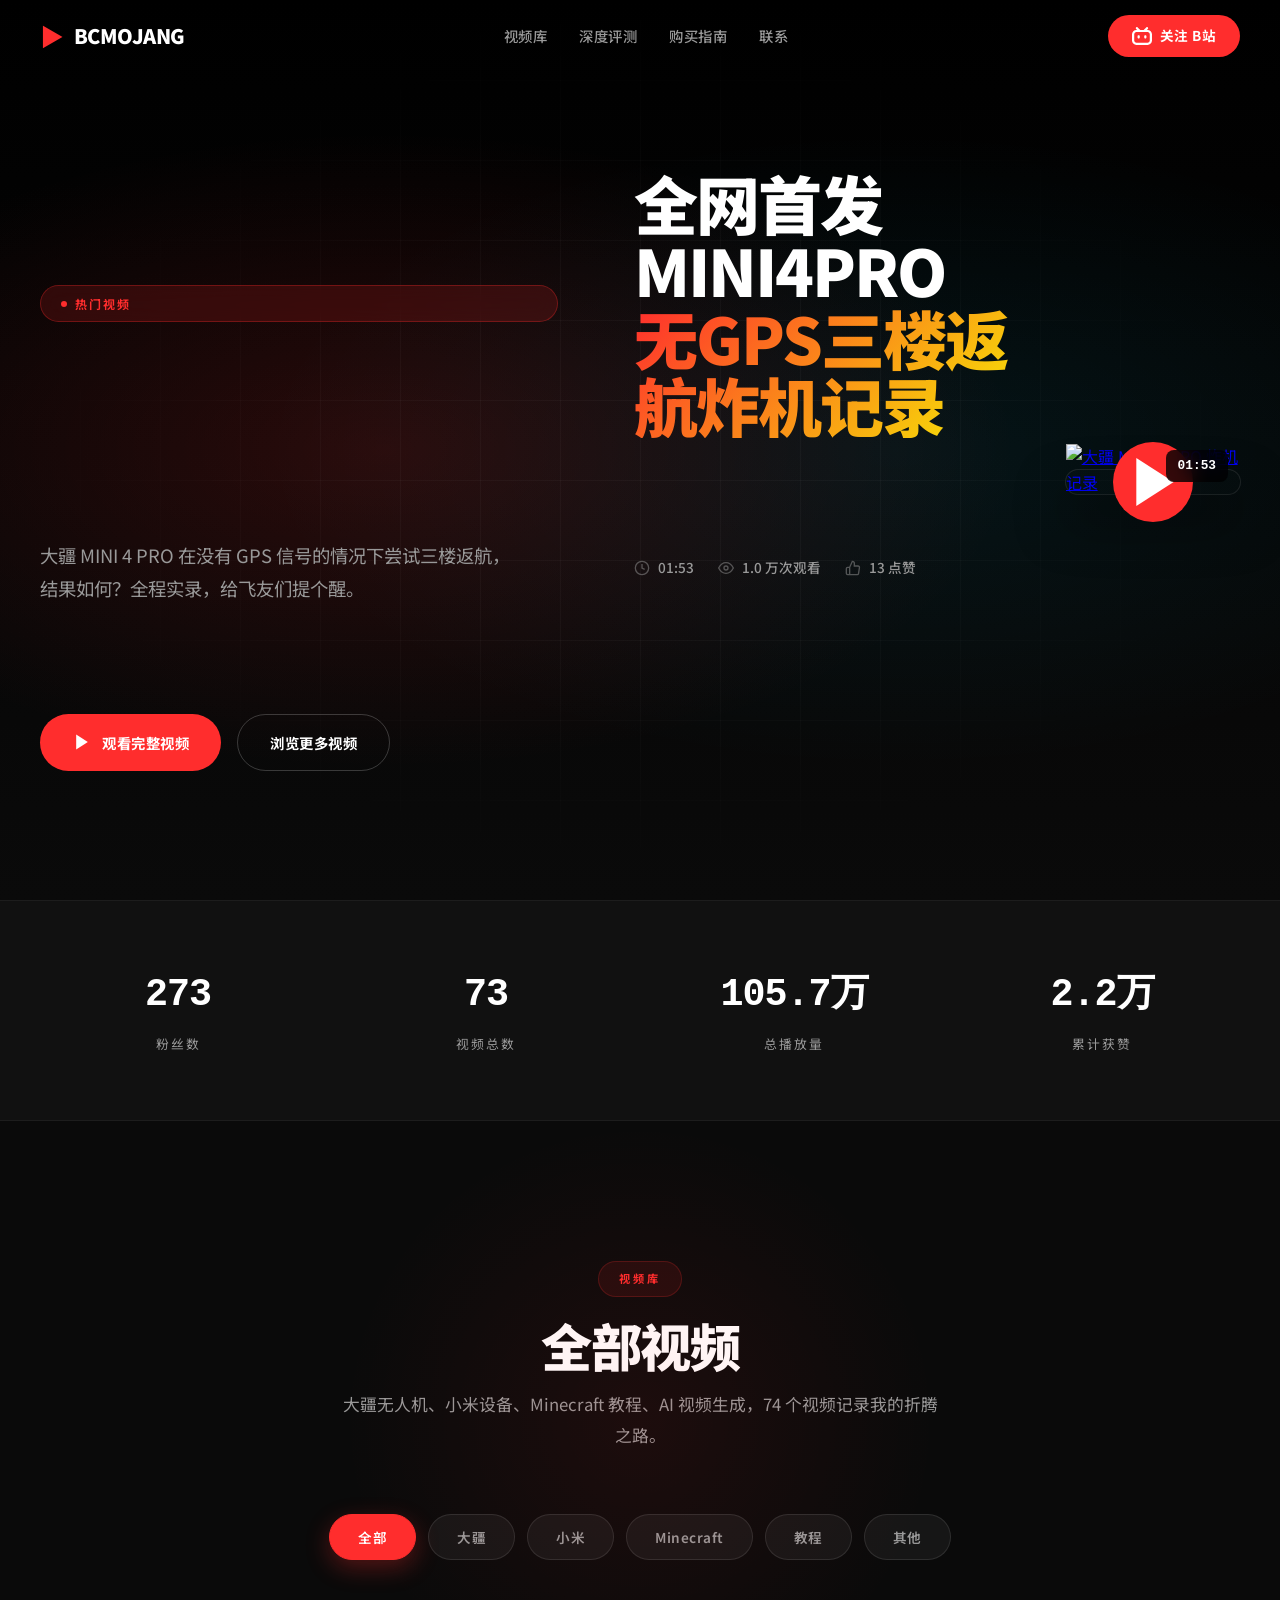
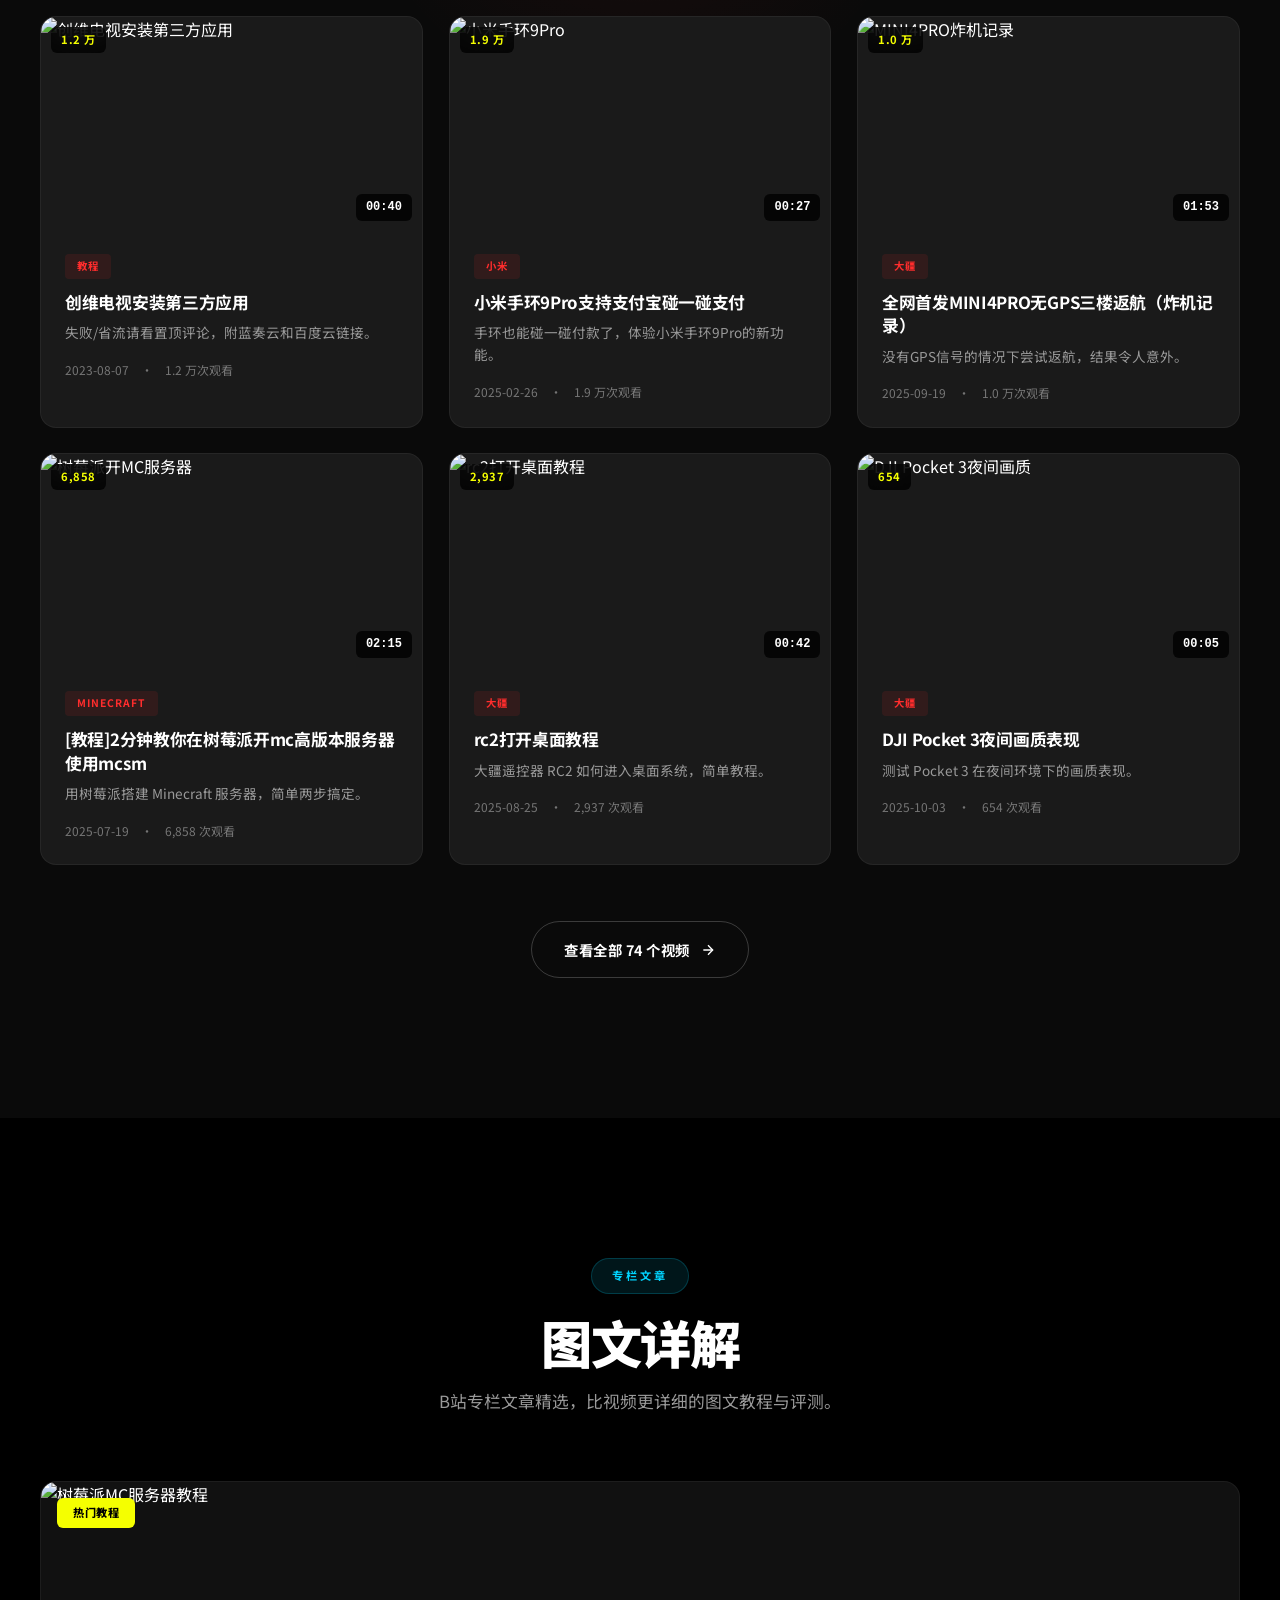
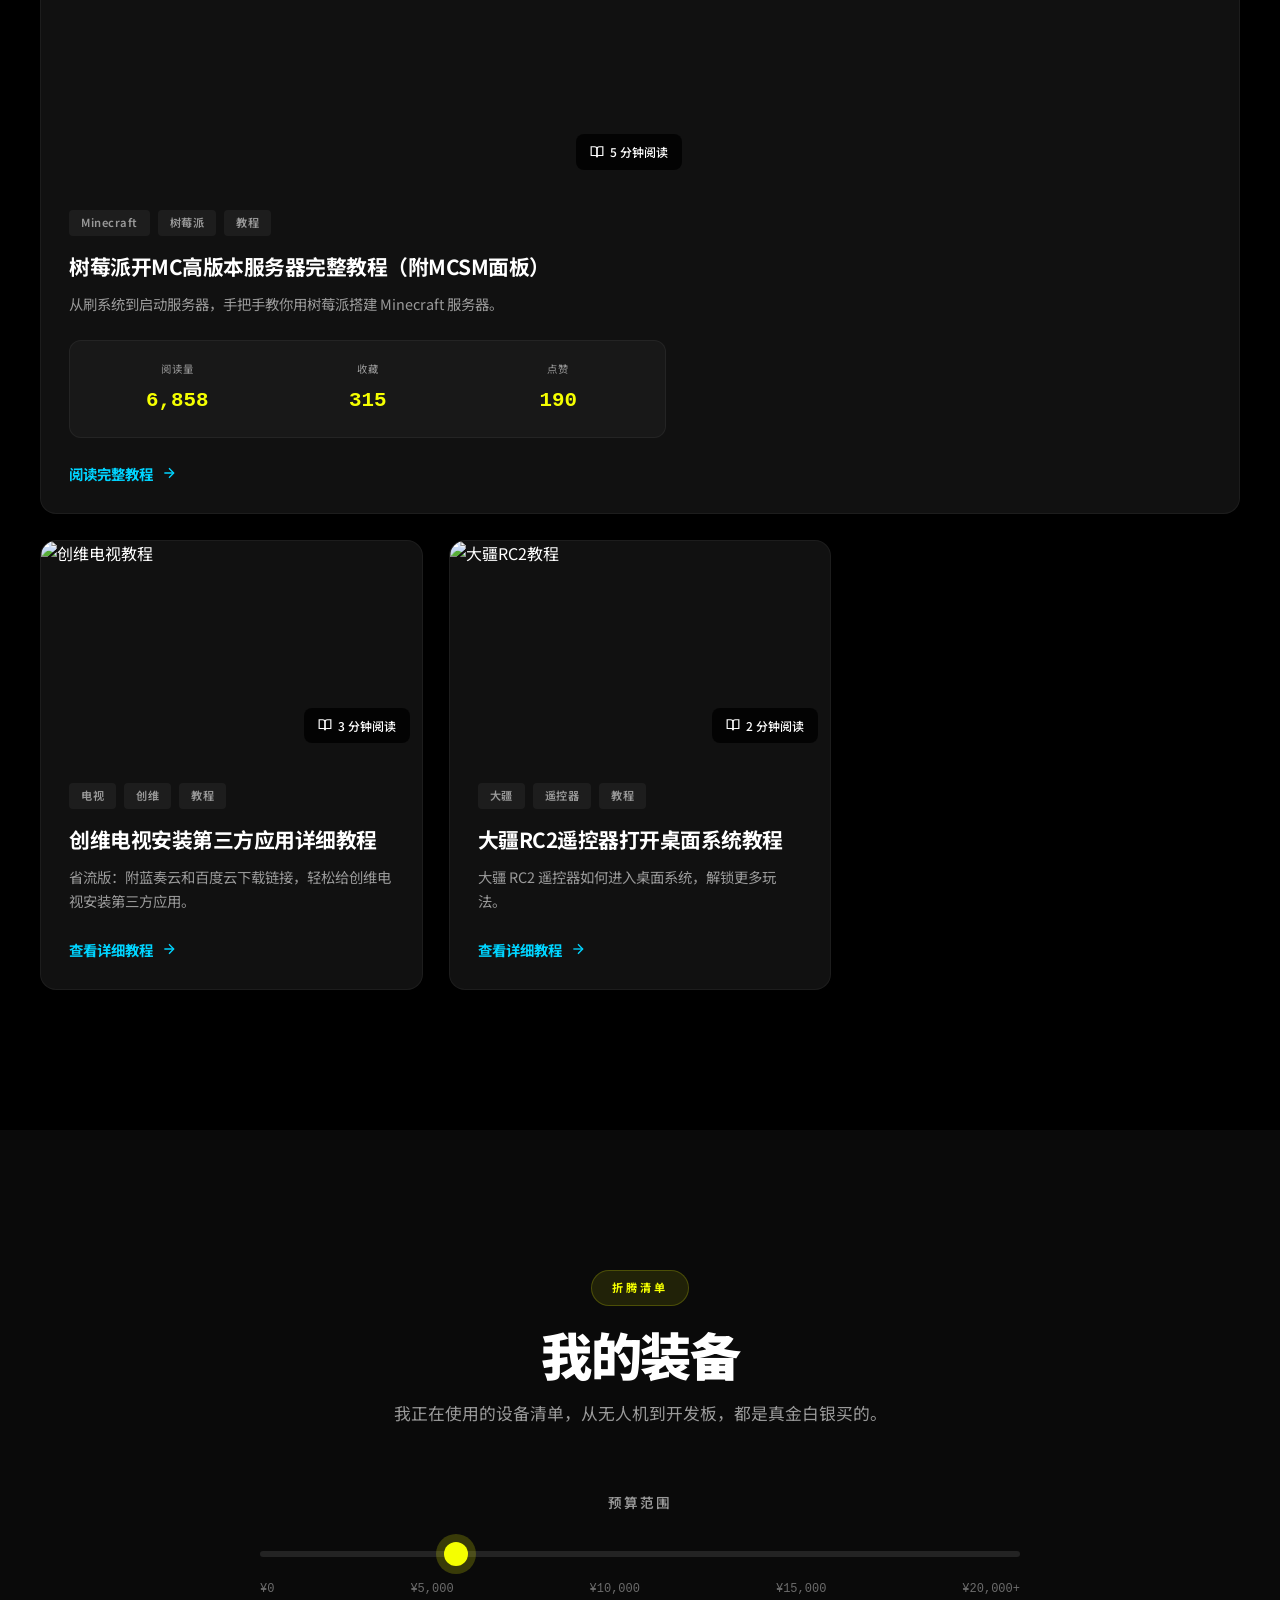
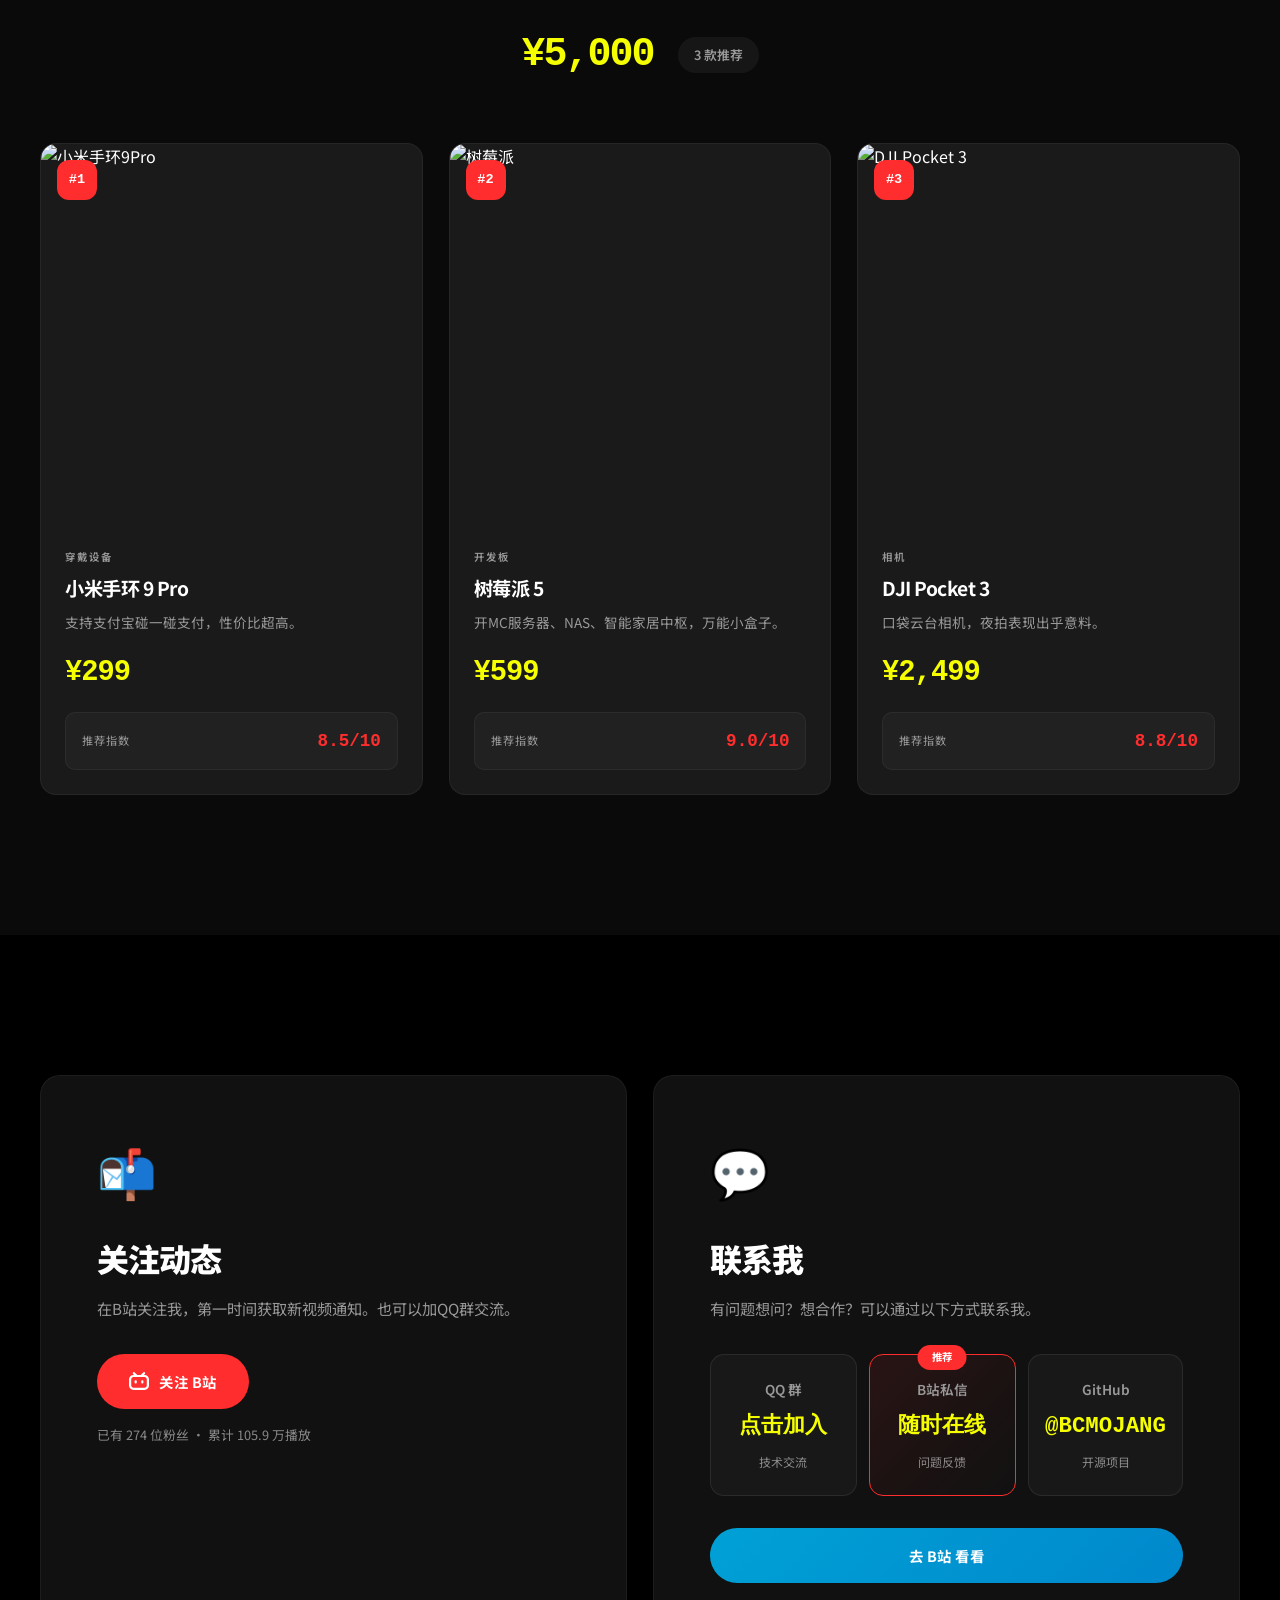
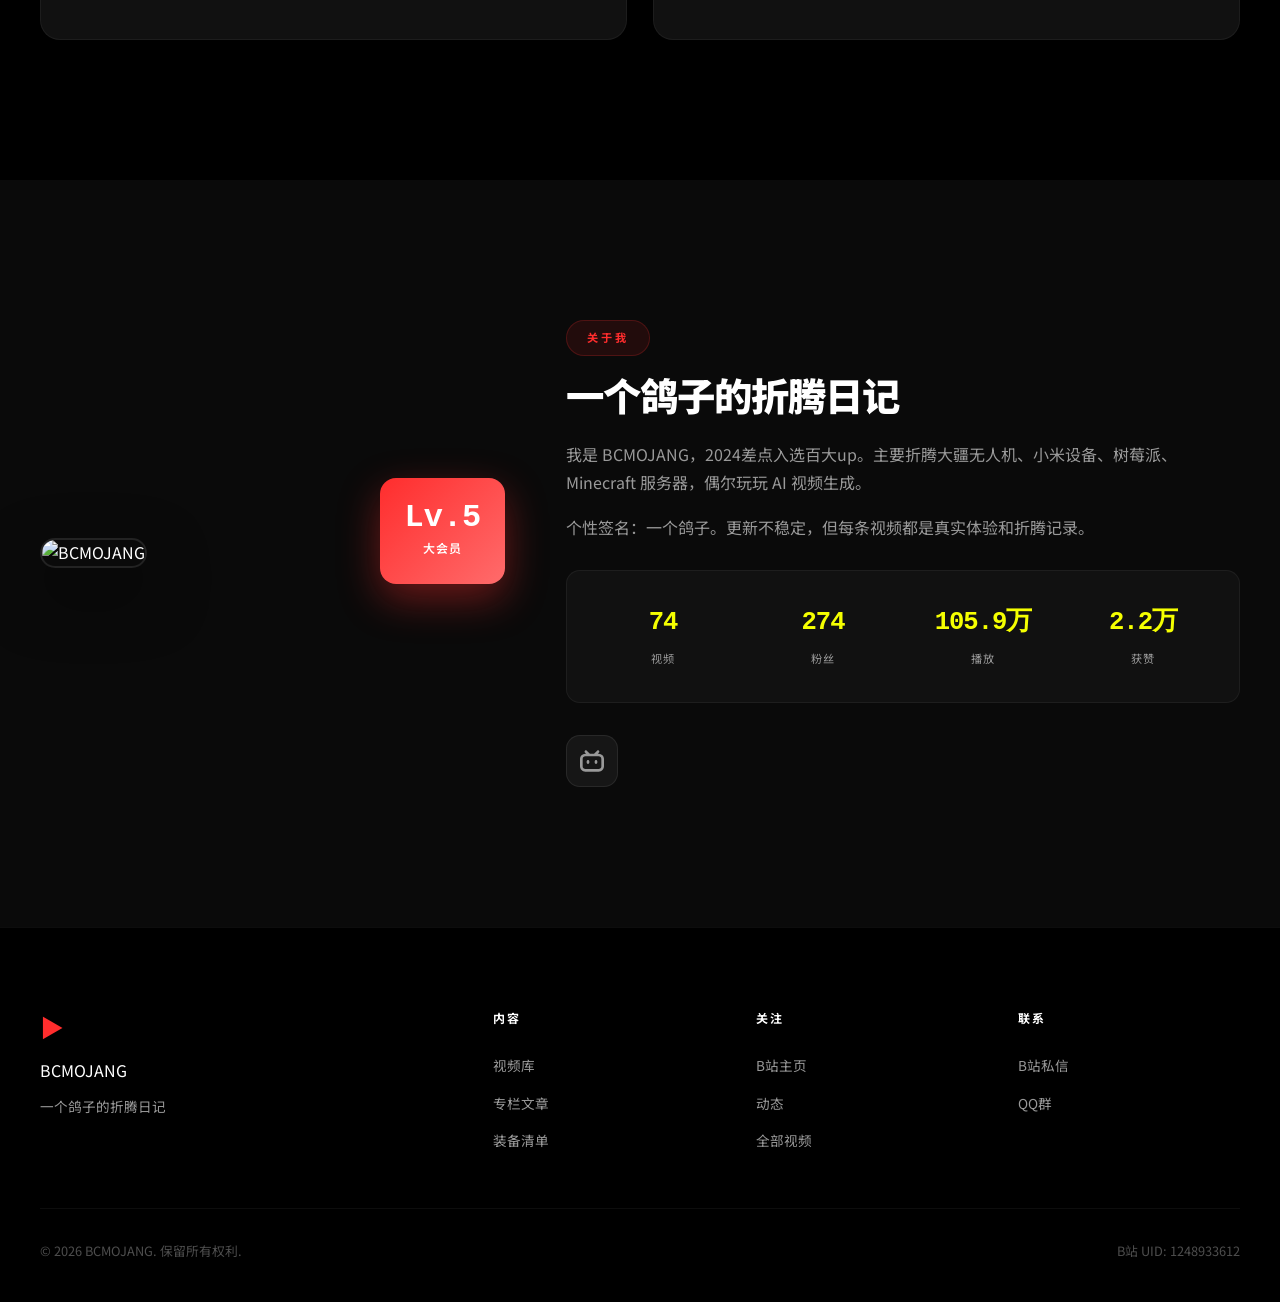
==== commit f113c5f0: "Add files via upload" ====
--- a/index.html
+++ b/index.html
@@ -10,19 +10,38 @@
     <link href="https://fonts.googleapis.com/css2?family=Noto+Sans+SC:wght@400;500;700;900&display=swap" rel="stylesheet">
     <link rel="stylesheet" href="styles.css">
     <link rel="icon" href="data:image/svg+xml,<svg xmlns=%22http://www.w3.org/2000/svg%22 viewBox=%220 0 100 100%22><text y=%22.9em%22 font-size=%2290%22>🎬</text></svg>">
+    <style>
+        /* Inline critical CSS for loader */
+        .page-loader {
+            position: fixed;
+            inset: 0;
+            background: #000;
+            z-index: 10000;
+            display: flex;
+            align-items: center;
+            justify-content: center;
+            transition: opacity 0.6s cubic-bezier(0.16, 1, 0.3, 1), visibility 0.6s;
+        }
+        .page-loader.loaded {
+            opacity: 0;
+            visibility: hidden;
+            pointer-events: none;
+        }
+        .loader-text {
+            font-size: 3rem;
+            font-weight: 900;
+            color: #fff;
+        }
+    </style>
 </head>
 <body>
     <!-- Page Loader -->
-    <div class="page-loader">
+    <div class="page-loader" id="pageLoader">
         <div class="loader-text">BCMOJANG</div>
     </div>
 
     <!-- Scroll Progress -->
     <div class="scroll-progress"></div>
-
-    <!-- Custom Cursor -->
-    <div class="cursor-dot"></div>
-    <div class="cursor-ring"></div>
 
     <!-- Film Grain Overlay -->
     <div class="film-grain" aria-hidden="true"></div>
@@ -38,7 +57,7 @@
                 <a href="#videos" class="nav-link">视频库</a>
                 <a href="#reviews" class="nav-link">深度评测</a>
                 <a href="#recommendations" class="nav-link">购买指南</a>
-                <a href="#newsletter" class="nav-link">订阅</a>
+                <a href="#contact" class="nav-link">联系</a>
             </div>
             <a href="https://space.bilibili.com/1248933612" class="nav-cta" target="_blank" rel="noopener">
                 <svg width="20" height="20" viewBox="0 0 24 24" fill="currentColor">
@@ -57,7 +76,7 @@
         <a href="#videos" class="mobile-link">视频库</a>
         <a href="#reviews" class="mobile-link">深度评测</a>
         <a href="#recommendations" class="mobile-link">购买指南</a>
-        <a href="#newsletter" class="mobile-link">订阅</a>
+        <a href="#contact" class="mobile-link">联系</a>
         <a href="https://space.bilibili.com/1248933612" class="mobile-link cta" target="_blank">关注 B站频道</a>
     </div>
 
@@ -105,8 +124,8 @@
             </div>
         </div>
         <div class="hero-thumbnail" id="heroThumbnail">
-            <div class="thumbnail-wrapper">
-                <img src="http://i0.hdslb.com/bfs/archive/e8567cb0cf0b339da4cab79dc252753e503618f9.jpg@960w_540h_1c" 
+            <a href="https://www.bilibili.com/video/BV1LQWGzzEFR/" target="_blank" class="thumbnail-wrapper">
+                <img src="https://i0.hdslb.com/bfs/archive/e8567cb0cf0b339da4cab79dc252753e503618f9.jpg@960w_540h_1c" 
                      alt="大疆 MINI 4 PRO 炸机记录" loading="eager">
                 <div class="thumbnail-play">
                     <svg width="64" height="64" viewBox="0 0 24 24" fill="white">
@@ -114,7 +133,7 @@
                     </svg>
                 </div>
                 <div class="thumbnail-duration">01:53</div>
-            </div>
+            </a>
         </div>
     </section>
 
@@ -154,18 +173,16 @@
             <button class="filter-btn" data-category="dji">大疆</button>
             <button class="filter-btn" data-category="xiaomi">小米</button>
             <button class="filter-btn" data-category="mc">Minecraft</button>
-            <button class="filter-btn" data-category="ai">AI 生成</button>
             <button class="filter-btn" data-category="tutorial">教程</button>
             <button class="filter-btn" data-category="other">其他</button>
         </div>
 
         <!-- Video Grid -->
         <div class="video-grid" id="videoGrid">
-            <!-- Video Card 1 - 置顶 -->
             <article class="video-card" data-category="tutorial">
                 <a href="https://www.bilibili.com/video/BV1Rp4y137md" class="card-link" target="_blank">
                     <div class="card-thumbnail">
-                        <img src="http://i2.hdslb.com/bfs/archive/88689a10213f19d96beaf1963c2434285e2a24cc.jpg@640w_360h_1c" 
+                        <img src="https://i2.hdslb.com/bfs/archive/88689a10213f19d96beaf1963c2434285e2a24cc.jpg@640w_360h_1c" 
                              alt="创维电视安装第三方应用" loading="lazy">
                         <div class="card-play">▶</div>
                         <div class="card-duration">00:40</div>
@@ -184,11 +201,10 @@
                 </a>
             </article>
 
-            <!-- Video Card 2 -->
             <article class="video-card" data-category="xiaomi">
                 <a href="https://www.bilibili.com/video/BV1Uif8BjE1h" class="card-link" target="_blank">
                     <div class="card-thumbnail">
-                        <img src="http://i1.hdslb.com/bfs/archive/364976075e4673410cba4883214c0537447200e1.jpg@640w_360h_1c" 
+                        <img src="https://i1.hdslb.com/bfs/archive/364976075e4673410cba4883214c0537447200e1.jpg@640w_360h_1c" 
                              alt="小米手环9Pro" loading="lazy">
                         <div class="card-play">▶</div>
                         <div class="card-duration">00:27</div>
@@ -207,11 +223,10 @@
                 </a>
             </article>
 
-            <!-- Video Card 3 -->
             <article class="video-card" data-category="dji">
                 <a href="https://www.bilibili.com/video/BV1LQWGzzEFR" class="card-link" target="_blank">
                     <div class="card-thumbnail">
-                        <img src="http://i0.hdslb.com/bfs/archive/e8567cb0cf0b339da4cab79dc252753e503618f9.jpg@640w_360h_1c" 
+                        <img src="https://i0.hdslb.com/bfs/archive/e8567cb0cf0b339da4cab79dc252753e503618f9.jpg@640w_360h_1c" 
                              alt="MINI4PRO炸机记录" loading="lazy">
                         <div class="card-play">▶</div>
                         <div class="card-duration">01:53</div>
@@ -230,11 +245,10 @@
                 </a>
             </article>
 
-            <!-- Video Card 4 -->
             <article class="video-card" data-category="mc">
                 <a href="https://www.bilibili.com/video/BV1ucuRzCEbh" class="card-link" target="_blank">
                     <div class="card-thumbnail">
-                        <img src="http://i0.hdslb.com/bfs/archive/c761dfb1820290f209fa1b831a3d443f610133c4.jpg@640w_360h_1c" 
+                        <img src="https://i0.hdslb.com/bfs/archive/c761dfb1820290f209fa1b831a3d443f610133c4.jpg@640w_360h_1c" 
                              alt="树莓派开MC服务器" loading="lazy">
                         <div class="card-play">▶</div>
                         <div class="card-duration">02:15</div>
@@ -253,11 +267,10 @@
                 </a>
             </article>
 
-            <!-- Video Card 5 -->
             <article class="video-card" data-category="dji">
                 <a href="https://www.bilibili.com/video/BV1MxedzkE9b" class="card-link" target="_blank">
                     <div class="card-thumbnail">
-                        <img src="http://i1.hdslb.com/bfs/archive/4fb19ee63c39cb5b8b0ea17d885b79e37c2fe085.jpg@640w_360h_1c" 
+                        <img src="https://i1.hdslb.com/bfs/archive/4fb19ee63c39cb5b8b0ea17d885b79e37c2fe085.jpg@640w_360h_1c" 
                              alt="rc2打开桌面教程" loading="lazy">
                         <div class="card-play">▶</div>
                         <div class="card-duration">00:42</div>
@@ -276,11 +289,10 @@
                 </a>
             </article>
 
-            <!-- Video Card 6 -->
             <article class="video-card" data-category="dji">
                 <a href="https://www.bilibili.com/video/BV1skHKzeEZ7" class="card-link" target="_blank">
                     <div class="card-thumbnail">
-                        <img src="http://i0.hdslb.com/bfs/archive/fbf64d76522b886574c41715ef7785d3c24d5f85.jpg@640w_360h_1c" 
+                        <img src="https://i0.hdslb.com/bfs/archive/fbf64d76522b886574c41715ef7785d3c24d5f85.jpg@640w_360h_1c" 
                              alt="DJI Pocket 3夜间画质" loading="lazy">
                         <div class="card-play">▶</div>
                         <div class="card-duration">00:05</div>
@@ -310,7 +322,7 @@
         </div>
     </section>
 
-    <!-- Written Reviews Section -->
+    <!-- Reviews Section -->
     <section class="section reviews-section" id="reviews" data-section-color="blue">
         <div class="section-header">
             <div class="section-label">专栏文章</div>
@@ -318,28 +330,11 @@
             <p class="section-desc">B站专栏文章精选，比视频更详细的图文教程与评测。</p>
         </div>
 
-        <!-- Sticky Video Player (shows when reading reviews) -->
-        <div class="sticky-video" id="stickyVideo">
-            <div class="sticky-video-inner">
-                <div class="sticky-player">
-                    <img src="http://i0.hdslb.com/bfs/archive/e8567cb0cf0b339da4cab79dc252753e503618f9.jpg@320w_180h_1c" alt="正在播放">
-                    <div class="sticky-play">▶</div>
-                </div>
-                <div class="sticky-info">
-                    <span class="sticky-title">MINI4PRO无GPS返航记录</span>
-                    <span class="sticky-status">正在播放</span>
-                </div>
-                <button class="sticky-close" id="stickyClose" aria-label="关闭">✕</button>
-            </div>
-        </div>
-
-        <!-- Reviews Grid -->
         <div class="reviews-grid">
-            <!-- Review 1 -->
             <article class="review-card featured">
                 <a href="https://www.bilibili.com/read/cv36043724" class="review-link-wrapper" target="_blank">
                     <div class="review-thumbnail">
-                        <img src="http://i0.hdslb.com/bfs/archive/c761dfb1820290f209fa1b831a3d443f610133c4.jpg@800w_450h_1c" 
+                        <img src="https://i0.hdslb.com/bfs/archive/c761dfb1820290f209fa1b831a3d443f610133c4.jpg@800w_450h_1c" 
                              alt="树莓派MC服务器教程" loading="lazy">
                         <div class="review-badge">热门教程</div>
                         <div class="review-read-time">
@@ -356,7 +351,7 @@
                             <span class="tag">教程</span>
                         </div>
                         <h3 class="review-title">树莓派开MC高版本服务器完整教程（附MCSM面板）</h3>
-                        <p class="review-excerpt">从刷系统到启动服务器，手把手教你用树莓派搭建 Minecraft 服务器。包含下载软件、获取root权限、安装MCSM面板、配置Fabric服务器等完整步骤。</p>
+                        <p class="review-excerpt">从刷系统到启动服务器，手把手教你用树莓派搭建 Minecraft 服务器。</p>
                         <div class="review-highlights">
                             <div class="highlight">
                                 <span class="highlight-label">阅读量</span>
@@ -381,11 +376,10 @@
                 </a>
             </article>
 
-            <!-- Review 2 -->
             <article class="review-card">
                 <a href="https://www.bilibili.com/video/BV1Rp4y137md" class="review-link-wrapper" target="_blank">
                     <div class="review-thumbnail">
-                        <img src="http://i2.hdslb.com/bfs/archive/88689a10213f19d96beaf1963c2434285e2a24cc.jpg@800w_450h_1c" 
+                        <img src="https://i2.hdslb.com/bfs/archive/88689a10213f19d96beaf1963c2434285e2a24cc.jpg@800w_450h_1c" 
                              alt="创维电视教程" loading="lazy">
                         <div class="review-read-time">
                             <svg width="14" height="14" viewBox="0 0 24 24" fill="none" stroke="currentColor" stroke-width="2">
@@ -412,11 +406,10 @@
                 </a>
             </article>
 
-            <!-- Review 3 -->
             <article class="review-card">
                 <a href="https://www.bilibili.com/video/BV1MxedzkE9b" class="review-link-wrapper" target="_blank">
                     <div class="review-thumbnail">
-                        <img src="http://i1.hdslb.com/bfs/archive/4fb19ee63c39cb5b8b0ea17d885b79e37c2fe085.jpg@800w_450h_1c" 
+                        <img src="https://i1.hdslb.com/bfs/archive/4fb19ee63c39cb5b8b0ea17d885b79e37c2fe085.jpg@800w_450h_1c" 
                              alt="大疆RC2教程" loading="lazy">
                         <div class="review-read-time">
                             <svg width="14" height="14" viewBox="0 0 24 24" fill="none" stroke="currentColor" stroke-width="2">
@@ -453,7 +446,6 @@
             <p class="section-desc">我正在使用的设备清单，从无人机到开发板，都是真金白银买的。</p>
         </div>
 
-        <!-- Price Range Slider -->
         <div class="price-filter">
             <div class="price-label">预算范围</div>
             <div class="price-slider-container">
@@ -473,9 +465,7 @@
             </div>
         </div>
 
-        <!-- Recommendations Grid -->
         <div class="recommendations-grid" id="recommendationsGrid">
-            <!-- Recommendation 1 -->
             <a href="https://www.bilibili.com/video/BV1Uif8BjE1h" class="rec-card" data-price="299" target="_blank">
                 <div class="rec-rank">#1</div>
                 <div class="rec-image">
@@ -494,7 +484,6 @@
                 </div>
             </a>
 
-            <!-- Recommendation 2 -->
             <a href="https://www.bilibili.com/video/BV1ucuRzCEbh" class="rec-card" data-price="599" target="_blank">
                 <div class="rec-rank">#2</div>
                 <div class="rec-image">
@@ -513,11 +502,10 @@
                 </div>
             </a>
 
-            <!-- Recommendation 3 -->
             <a href="https://www.bilibili.com/video/BV1skHKzeEZ7" class="rec-card" data-price="2499" target="_blank">
                 <div class="rec-rank">#3</div>
                 <div class="rec-image">
-                    <img src="http://i0.hdslb.com/bfs/archive/fbf64d76522b886574c41715ef7785d3c24d5f85.jpg@400w_400h_1c" 
+                    <img src="https://i0.hdslb.com/bfs/archive/fbf64d76522b886574c41715ef7785d3c24d5f85.jpg@400w_400h_1c" 
                          alt="DJI Pocket 3" loading="lazy">
                 </div>
                 <div class="rec-body">
@@ -532,30 +520,10 @@
                 </div>
             </a>
 
-            <!-- Recommendation 4 -->
-            <a href="https://www.bilibili.com/video/BV1Rp4y137md" class="rec-card" data-price="4999" target="_blank">
+            <a href="https://www.bilibili.com/video/BV1LQWGzzEFR" class="rec-card" data-price="6388" target="_blank">
                 <div class="rec-rank">#4</div>
                 <div class="rec-image">
-                    <img src="https://images.unsplash.com/photo-1593784991095-a205069470b6?w=400&h=400&fit=crop" 
-                         alt="创维电视" loading="lazy">
-                </div>
-                <div class="rec-body">
-                    <div class="rec-category">电视</div>
-                    <h3 class="rec-title">创维电视（可刷机款）</h3>
-                    <p class="rec-reason">能装第三方应用的智能电视，自由度拉满。</p>
-                    <div class="rec-price">¥4,999</div>
-                    <div class="rec-verdict">
-                        <span class="verdict-label">推荐指数</span>
-                        <span class="verdict-score">7.5/10</span>
-                    </div>
-                </div>
-            </a>
-
-            <!-- Recommendation 5 -->
-            <a href="https://www.bilibili.com/video/BV1LQWGzzEFR" class="rec-card" data-price="6388" target="_blank">
-                <div class="rec-rank">#5</div>
-                <div class="rec-image">
-                    <img src="http://i0.hdslb.com/bfs/archive/e8567cb0cf0b339da4cab79dc252753e503618f9.jpg@400w_400h_1c" 
+                    <img src="https://i0.hdslb.com/bfs/archive/e8567cb0cf0b339da4cab79dc252753e503618f9.jpg@400w_400h_1c" 
                          alt="大疆 MINI 4 PRO" loading="lazy">
                 </div>
                 <div class="rec-body">
@@ -570,11 +538,10 @@
                 </div>
             </a>
 
-            <!-- Recommendation 6 -->
             <a href="https://www.bilibili.com/video/BV1MxedzkE9b" class="rec-card" data-price="5999" target="_blank">
-                <div class="rec-rank">#6</div>
+                <div class="rec-rank">#5</div>
                 <div class="rec-image">
-                    <img src="http://i1.hdslb.com/bfs/archive/4fb19ee63c39cb5b8b0ea17d885b79e37c2fe085.jpg@400w_400h_1c" 
+                    <img src="https://i1.hdslb.com/bfs/archive/4fb19ee63c39cb5b8b0ea17d885b79e37c2fe085.jpg@400w_400h_1c" 
                          alt="大疆 RC2 遥控器" loading="lazy">
                 </div>
                 <div class="rec-body">
@@ -592,14 +559,13 @@
     </section>
 
     <!-- Contact Section -->
-    <section class="section contact-section" id="newsletter" data-section-color="white">
+    <section class="section contact-section" id="contact" data-section-color="white">
         <div class="contact-grid">
-            <!-- Newsletter -->
             <div class="contact-card">
                 <div class="contact-icon">📬</div>
                 <h3 class="contact-title">关注动态</h3>
-                <p class="contact-desc">在B站关注我，第一时间获取新视频通知。也可以加QQ群 3630615032 交流。</p>
-                <div class="contact-trust" style="margin-top: 20px;">
+                <p class="contact-desc">在B站关注我，第一时间获取新视频通知。也可以加QQ群交流。</p>
+                <div style="margin-top: 24px;">
                     <a href="https://space.bilibili.com/1248933612" class="btn btn-primary" target="_blank">
                         <svg width="20" height="20" viewBox="0 0 24 24" fill="currentColor">
                             <path d="M17.813 4.653h.854c1.51.054 2.769.578 3.773 1.574 1.004.995 1.524 2.249 1.56 3.76v7.36c-.036 1.51-.556 2.769-1.56 3.773s-2.262 1.524-3.773 1.56H5.333c-1.51-.036-2.769-.556-3.773-1.56S.036 18.858 0 17.347v-7.36c.036-1.511.556-2.765 1.56-3.76 1.004-.996 2.262-1.52 3.773-1.574h.774l-1.174-1.12a1.234 1.234 0 0 1-.373-.906c0-.356.124-.658.373-.907l.027-.027c.267-.249.573-.373.92-.373.347 0 .653.124.92.373L9.653 4.44c.071.071.134.142.187.213h4.267a.836.836 0 0 1 .16-.213l2.853-2.747c.267-.249.573-.373.92-.373.347 0 .662.151.929.4.267.249.391.551.391.907 0 .355-.124.657-.373.906zM5.333 7.24c-.746.018-1.373.276-1.88.773-.506.498-.769 1.13-.786 1.894v7.52c.017.764.28 1.395.786 1.893.507.498 1.134.756 1.88.773h13.334c.746-.017 1.373-.275 1.88-.773.506-.498.769-1.129.786-1.893v-7.52c-.017-.765-.28-1.396-.786-1.894-.507-.497-1.134-.755-1.88-.773zM8 11.107c.373 0 .684.124.933.373.25.249.383.569.4.96v1.173c-.017.391-.15.711-.4.96-.249.25-.56.374-.933.374s-.684-.125-.933-.374c-.25-.249-.383-.569-.4-.96V12.44c0-.373.129-.689.386-.947.258-.257.574-.386.947-.386zm8 0c.373 0 .684.124.933.373.25.249.383.569.4.96v1.173c-.017.391-.15.711-.4.96-.249.25-.56.374-.933.374s-.684-.125-.933-.374c-.25-.249-.383-.569-.4-.96V12.44c.017-.391.15-.711.4-.96.249-.249.56-.373.933-.373z"/>
@@ -607,25 +573,24 @@
                         关注 B站
                     </a>
                 </div>
-                <div class="contact-trust" style="margin-top: 16px;">
+                <div style="margin-top: 16px; font-size: 0.8rem; color: rgba(255,255,255,0.5);">
                     <span>已有 274 位粉丝</span>
-                    <span>·</span>
+                    <span> · </span>
                     <span>累计 105.9 万播放</span>
                 </div>
             </div>
 
-            <!-- Contact -->
             <div class="contact-card">
                 <div class="contact-icon">💬</div>
                 <h3 class="contact-title">联系我</h3>
                 <p class="contact-desc">有问题想问？想合作？可以通过以下方式联系我。</p>
                 <div class="contact-tiers">
-                    <a href="https://qm.qq.com/q/3630615032" class="tier" target="_blank">
+                    <a href="https://qm.qq.com/q/udTox4DmjC" class="tier" target="_blank">
                         <div class="tier-name">QQ 群</div>
-                        <div class="tier-price">3630615032</div>
+                        <div class="tier-price">点击加入</div>
                         <div class="tier-perks">技术交流</div>
                     </a>
-                    <a href="https://space.bilibili.com/1248933612" class="tier featured" target="_blank">
+                    <a href="https://message.bilibili.com/#/whisper/mid1248933612" class="tier featured" target="_blank">
                         <div class="tier-badge">推荐</div>
                         <div class="tier-name">B站私信</div>
                         <div class="tier-price">随时在线</div>
@@ -637,10 +602,7 @@
                         <div class="tier-perks">开源项目</div>
                     </a>
                 </div>
-                <a href="https://space.bilibili.com/1248933612" class="btn btn-patreon" target="_blank">
-                    <svg width="20" height="20" viewBox="0 0 24 24" fill="currentColor">
-                        <path d="M17.813 4.653h.854c1.51.054 2.769.578 3.773 1.574 1.004.995 1.524 2.249 1.56 3.76v7.36c-.036 1.51-.556 2.769-1.56 3.773s-2.262 1.524-3.773 1.56H5.333c-1.51-.036-2.769-.556-3.773-1.56S.036 18.858 0 17.347v-7.36c.036-1.511.556-2.765 1.56-3.76 1.004-.996 2.262-1.52 3.773-1.574h.774l-1.174-1.12a1.234 1.234 0 0 1-.373-.906c0-.356.124-.658.373-.907l.027-.027c.267-.249.573-.373.92-.373.347 0 .653.124.92.373L9.653 4.44c.071.071.134.142.187.213h4.267a.836.836 0 0 1 .16-.213l2.853-2.747c.267-.249.573-.373.92-.373.347 0 .662.151.929.4.267.249.391.551.391.907 0 .355-.124.657-.373.906zM5.333 7.24c-.746.018-1.373.276-1.88.773-.506.498-.769 1.13-.786 1.894v7.52c.017.764.28 1.395.786 1.893.507.498 1.134.756 1.88.773h13.334c.746-.017 1.373-.275 1.88-.773.506-.498.769-1.129.786-1.893v-7.52c-.017-.765-.28-1.396-.786-1.894-.507-.497-1.134-.755-1.88-.773zM8 11.107c.373 0 .684.124.933.373.25.249.383.569.4.96v1.173c-.017.391-.15.711-.4.96-.249.25-.56.374-.933.374s-.684-.125-.933-.374c-.25-.249-.383-.569-.4-.96V12.44c0-.373.129-.689.386-.947.258-.257.574-.386.947-.386zm8 0c.373 0 .684.124.933.373.25.249.383.569.4.96v1.173c-.017.391-.15.711-.4.96-.249.25-.56.374-.933.374s-.684-.125-.933-.374c-.25-.249-.383-.569-.4-.96V12.44c.017-.391.15-.711.4-.96.249-.249.56-.373.933-.373z"/>
-                    </svg>
+                <a href="https://space.bilibili.com/1248933612" class="btn btn-bilibili" target="_blank">
                     去 B站 看看
                 </a>
             </div>
@@ -715,8 +677,8 @@
                 </div>
                 <div class="footer-col">
                     <h4>联系</h4>
-                    <a href="https://space.bilibili.com/1248933612" target="_blank">B站私信</a>
-                    <a>QQ群: 3630615032</a>
+                    <a href="https://message.bilibili.com/#/whisper/mid1248933612" target="_blank">B站私信</a>
+                    <a href="https://qm.qq.com/q/udTox4DmjC" target="_blank">QQ群</a>
                 </div>
             </div>
         </div>
@@ -733,6 +695,198 @@
         </svg>
     </button>
 
-    <script src="script.js"></script>
+    <script>
+        // ===== Page Loader - Immediate =====
+        (function() {
+            var loader = document.getElementById('pageLoader');
+            if (loader) {
+                window.addEventListener('load', function() {
+                    setTimeout(function() {
+                        loader.classList.add('loaded');
+                    }, 300);
+                });
+                setTimeout(function() {
+                    loader.classList.add('loaded');
+                    setTimeout(function() {
+                        loader.style.display = 'none';
+                    }, 600);
+                }, 1500);
+            }
+        })();
+    </script>
+    <script>
+        // ===== Core Interactive Features =====
+        document.addEventListener('DOMContentLoaded', function() {
+            
+            // ===== Navigation Scroll =====
+            var nav = document.getElementById('mainNav');
+            window.addEventListener('scroll', function() {
+                if (window.scrollY > 50) {
+                    nav.classList.add('scrolled');
+                } else {
+                    nav.classList.remove('scrolled');
+                }
+            }, { passive: true });
+
+            // ===== Mobile Menu =====
+            var navToggle = document.getElementById('navToggle');
+            var mobileMenu = document.getElementById('mobileMenu');
+            if (navToggle && mobileMenu) {
+                navToggle.addEventListener('click', function() {
+                    navToggle.classList.toggle('active');
+                    mobileMenu.classList.toggle('active');
+                });
+                document.querySelectorAll('.mobile-link').forEach(function(link) {
+                    link.addEventListener('click', function() {
+                        navToggle.classList.remove('active');
+                        mobileMenu.classList.remove('active');
+                    });
+                });
+            }
+
+            // ===== Smooth Scroll =====
+            document.querySelectorAll('a[href^="#"]').forEach(function(anchor) {
+                anchor.addEventListener('click', function(e) {
+                    e.preventDefault();
+                    var target = document.querySelector(this.getAttribute('href'));
+                    if (target) {
+                        var top = target.getBoundingClientRect().top + window.scrollY - 80;
+                        window.scrollTo({ top: top, behavior: 'smooth' });
+                    }
+                });
+            });
+
+            // ===== Stats Counter Animation =====
+            var statsAnimated = false;
+            function animateStats() {
+                if (statsAnimated) return;
+                var statsSection = document.querySelector('.stats-bar');
+                if (!statsSection) return;
+                var rect = statsSection.getBoundingClientRect();
+                if (rect.top < window.innerHeight * 0.8 && rect.bottom > 0) {
+                    statsAnimated = true;
+                    document.querySelectorAll('.stat-number').forEach(function(stat) {
+                        var target = parseInt(stat.dataset.target);
+                        var duration = 2000;
+                        var start = performance.now();
+                        function update(currentTime) {
+                            var elapsed = currentTime - start;
+                            var progress = Math.min(elapsed / duration, 1);
+                            var eased = 1 - Math.pow(1 - progress, 4);
+                            var current = Math.floor(eased * target);
+                            if (target >= 10000) {
+                                stat.textContent = (current / 10000).toFixed(1) + '万';
+                            } else {
+                                stat.textContent = current.toLocaleString();
+                            }
+                            if (progress < 1) {
+                                requestAnimationFrame(update);
+                            } else {
+                                stat.textContent = target >= 10000 ? (target / 10000).toFixed(1) + '万' : target.toLocaleString();
+                            }
+                        }
+                        requestAnimationFrame(update);
+                    });
+                }
+            }
+            window.addEventListener('scroll', animateStats, { passive: true });
+            animateStats();
+
+            // ===== Video Category Filters =====
+            var filterBtns = document.querySelectorAll('.filter-btn');
+            var videoCards = document.querySelectorAll('.video-card');
+            filterBtns.forEach(function(btn) {
+                btn.addEventListener('click', function() {
+                    filterBtns.forEach(function(b) { b.classList.remove('active'); });
+                    btn.classList.add('active');
+                    var category = btn.dataset.category;
+                    videoCards.forEach(function(card, index) {
+                        if (category === 'all' || card.dataset.category === category) {
+                            card.style.transitionDelay = (index * 50) + 'ms';
+                            card.classList.remove('hidden');
+                            card.style.opacity = '1';
+                            card.style.transform = 'translateY(0) scale(1)';
+                        } else {
+                            card.style.transitionDelay = '0ms';
+                            card.style.opacity = '0';
+                            card.style.transform = 'translateY(20px) scale(0.95)';
+                            setTimeout(function() { card.classList.add('hidden'); }, 300);
+                        }
+                    });
+                });
+            });
+
+            // ===== Price Range Slider =====
+            var priceSlider = document.getElementById('priceSlider');
+            var priceDisplay = document.getElementById('priceDisplay');
+            var priceCount = document.getElementById('priceCount');
+            var recCards = document.querySelectorAll('.rec-card');
+            if (priceSlider) {
+                priceSlider.addEventListener('input', function() {
+                    var value = parseInt(priceSlider.value);
+                    priceDisplay.textContent = '¥' + value.toLocaleString();
+                    var count = 0;
+                    recCards.forEach(function(card, index) {
+                        var price = parseInt(card.dataset.price);
+                        if (price <= value) {
+                            card.style.transitionDelay = (count * 60) + 'ms';
+                            card.classList.remove('hidden');
+                            card.style.opacity = '1';
+                            card.style.transform = 'translateY(0) scale(1)';
+                            count++;
+                        } else {
+                            card.style.transitionDelay = '0ms';
+                            card.style.opacity = '0';
+                            card.style.transform = 'translateY(20px) scale(0.95)';
+                            setTimeout(function() { card.classList.add('hidden'); }, 300);
+                        }
+                    });
+                    priceCount.textContent = count + ' 款推荐';
+                });
+                priceSlider.dispatchEvent(new Event('input'));
+            }
+
+            // ===== Scroll Reveal =====
+            var observer = new IntersectionObserver(function(entries) {
+                entries.forEach(function(entry) {
+                    if (entry.isIntersecting) {
+                        entry.target.classList.add('visible');
+                        observer.unobserve(entry.target);
+                    }
+                });
+            }, { rootMargin: '0px 0px -50px 0px', threshold: 0.1 });
+            document.querySelectorAll('.video-card, .review-card, .rec-card').forEach(function(card) {
+                observer.observe(card);
+            });
+
+            // ===== Back to Top =====
+            var backToTop = document.getElementById('backToTop');
+            if (backToTop) {
+                window.addEventListener('scroll', function() {
+                    if (window.scrollY > 500) {
+                        backToTop.classList.add('visible');
+                    } else {
+                        backToTop.classList.remove('visible');
+                    }
+                }, { passive: true });
+                backToTop.addEventListener('click', function() {
+                    window.scrollTo({ top: 0, behavior: 'smooth' });
+                });
+            }
+
+            // ===== Scroll Progress =====
+            var scrollProgress = document.querySelector('.scroll-progress');
+            if (scrollProgress) {
+                window.addEventListener('scroll', function() {
+                    var scrollTop = window.scrollY;
+                    var docHeight = document.documentElement.scrollHeight - window.innerHeight;
+                    var progress = docHeight > 0 ? scrollTop / docHeight : 0;
+                    scrollProgress.style.transform = 'scaleX(' + progress + ')';
+                }, { passive: true });
+            }
+
+            console.log('✅ BCMOJANG 网站加载完成');
+        });
+    </script>
 </body>
-</html>+</html>
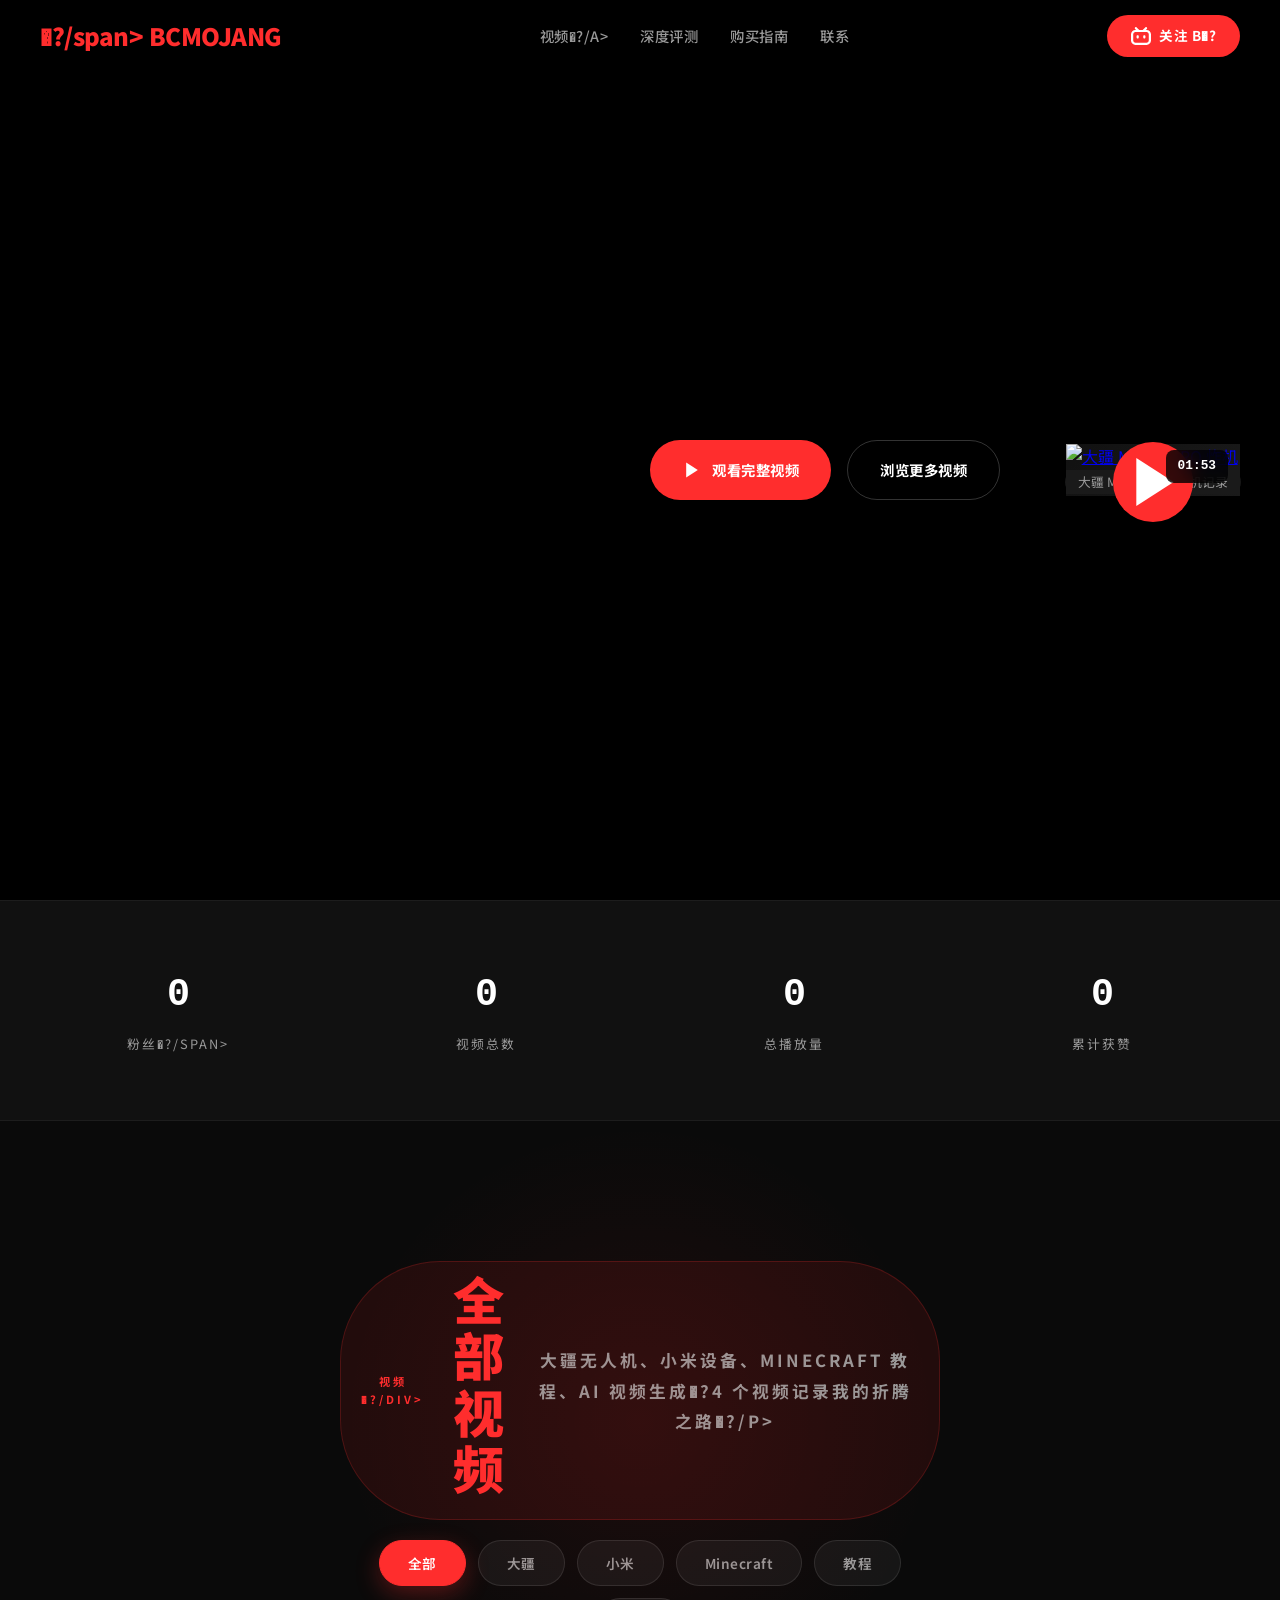
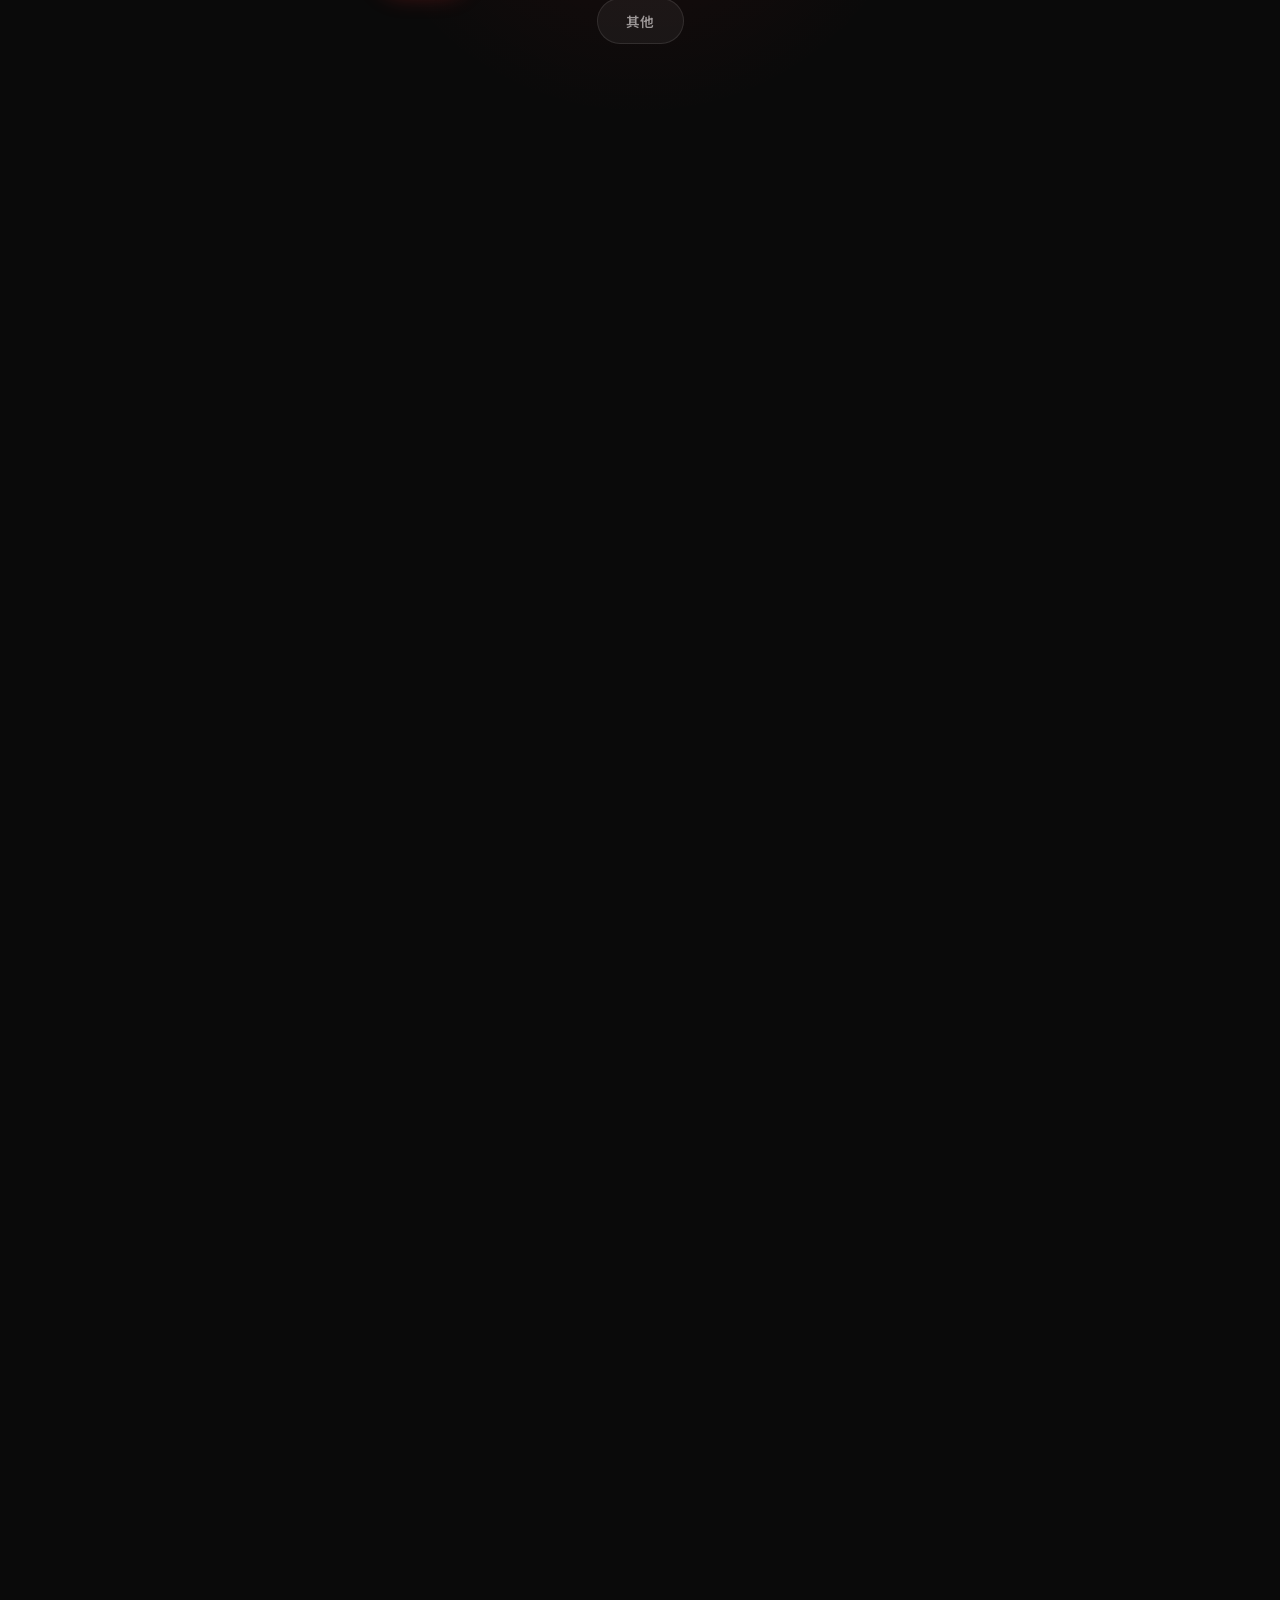
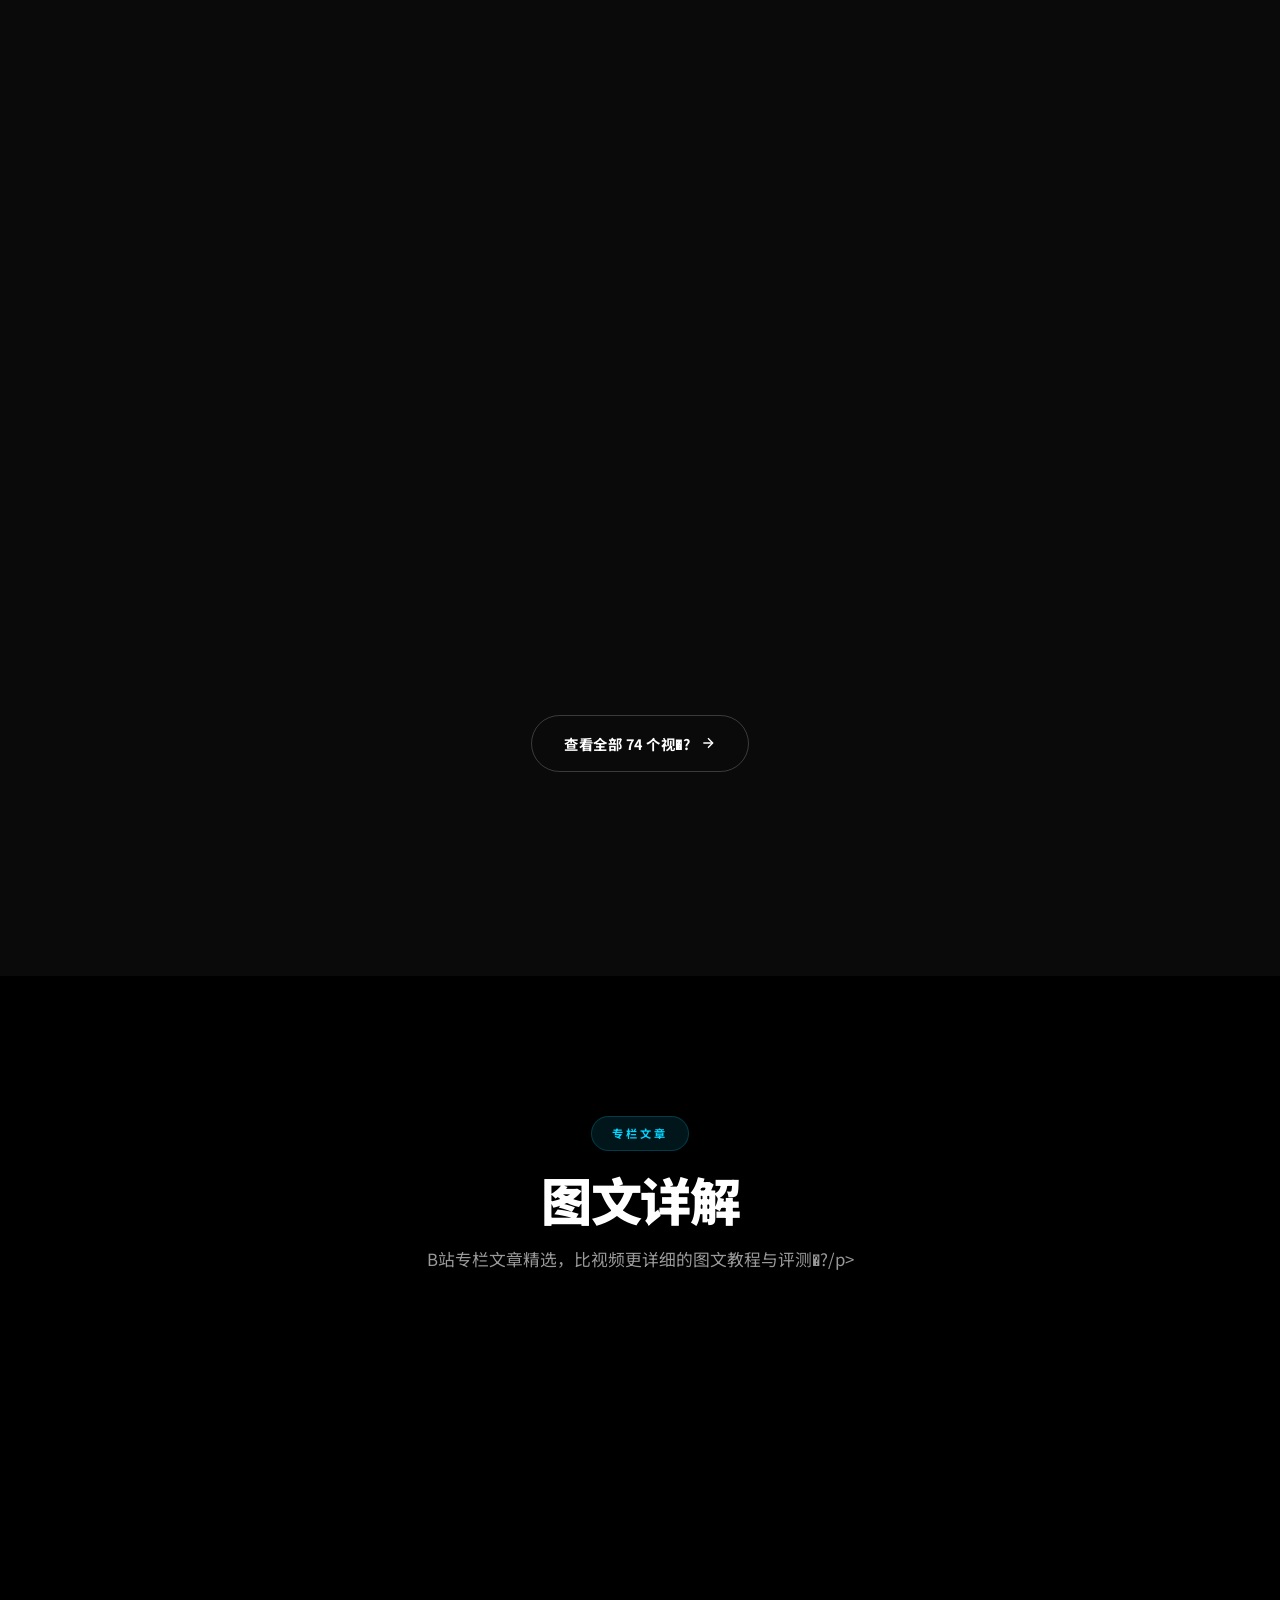
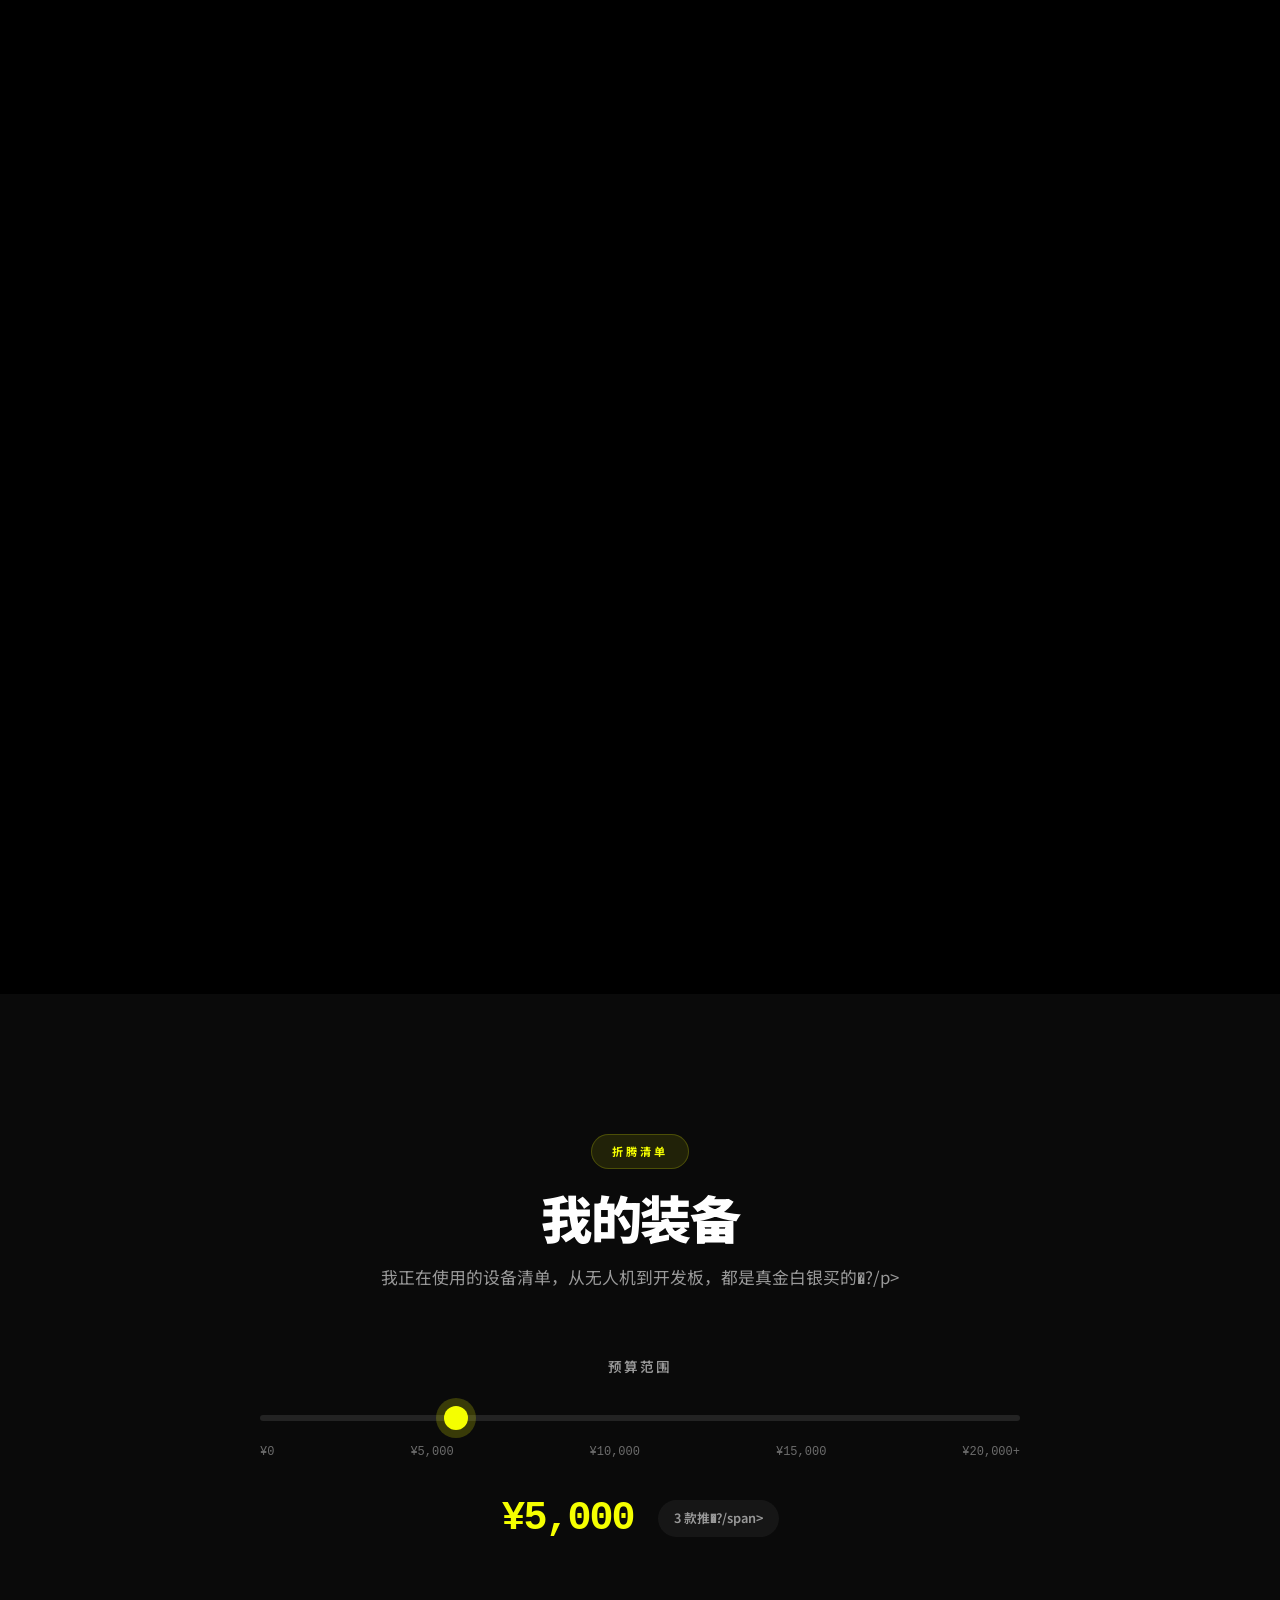
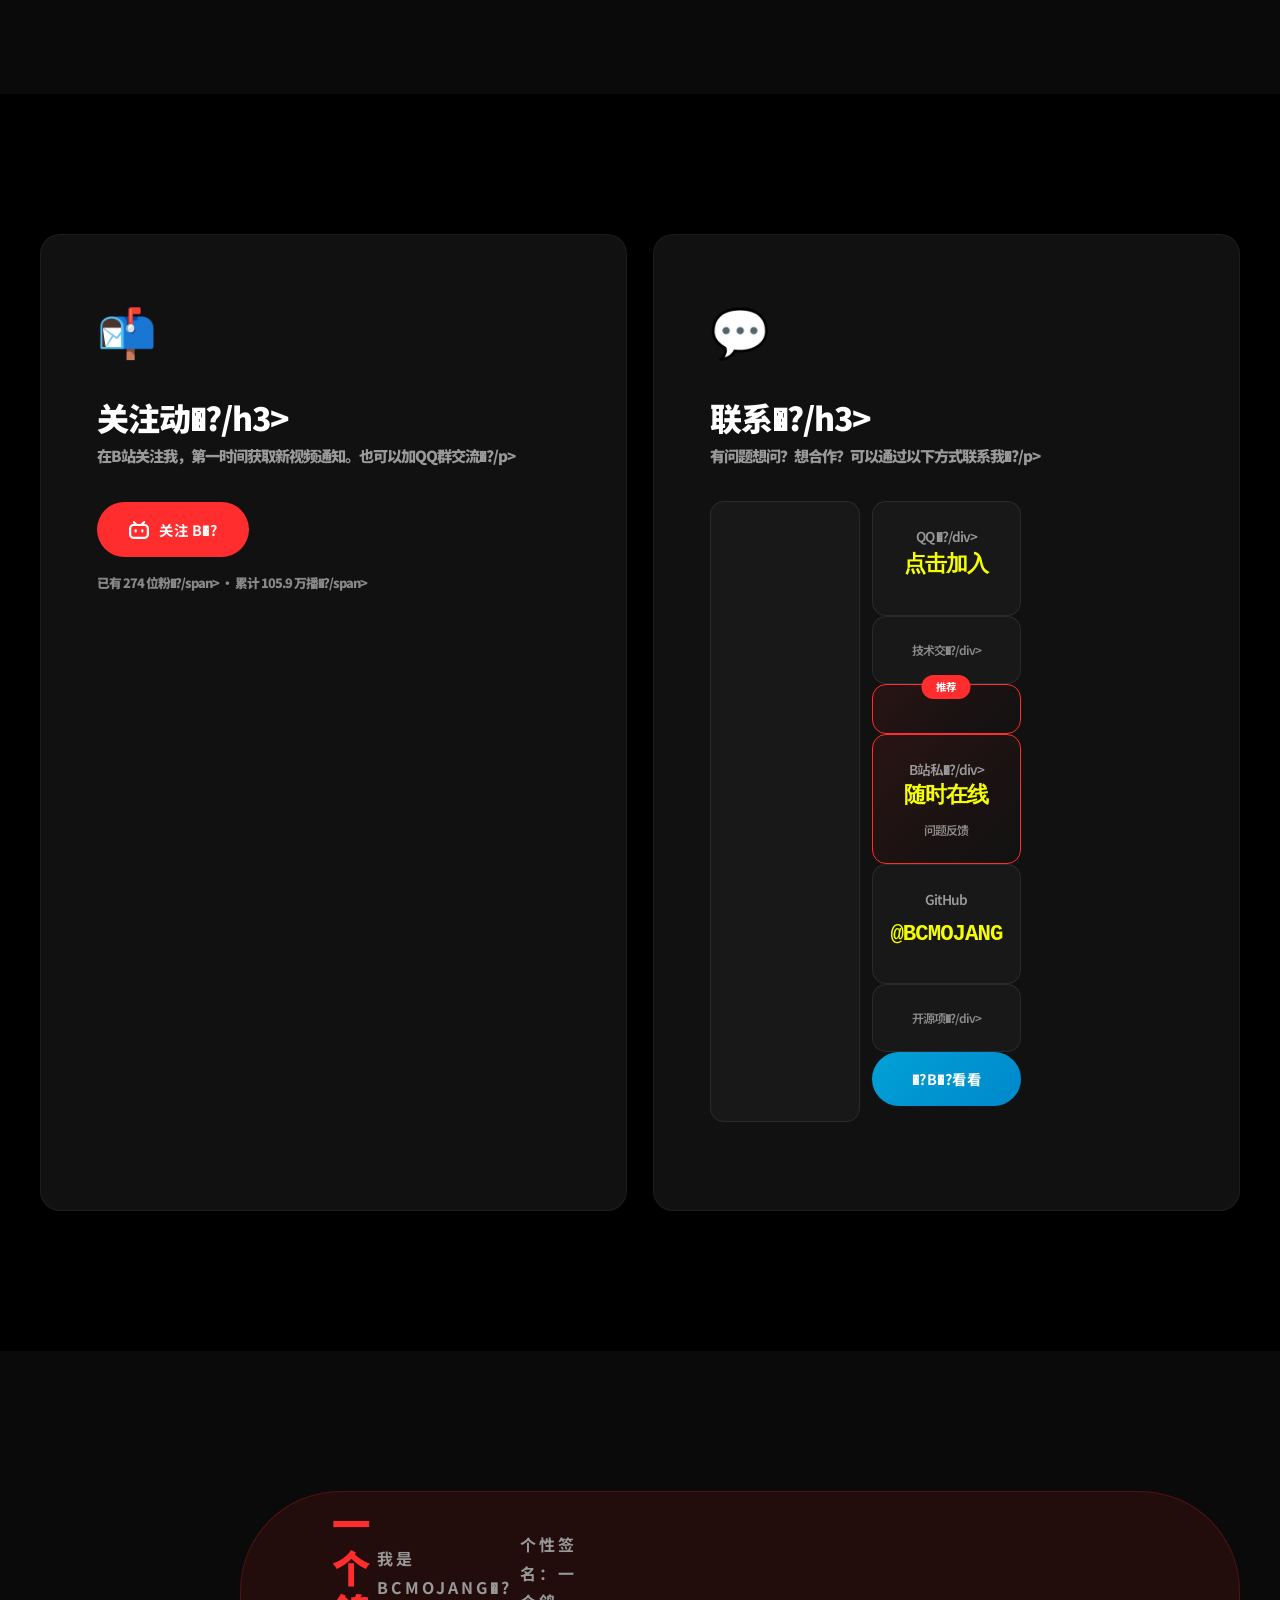
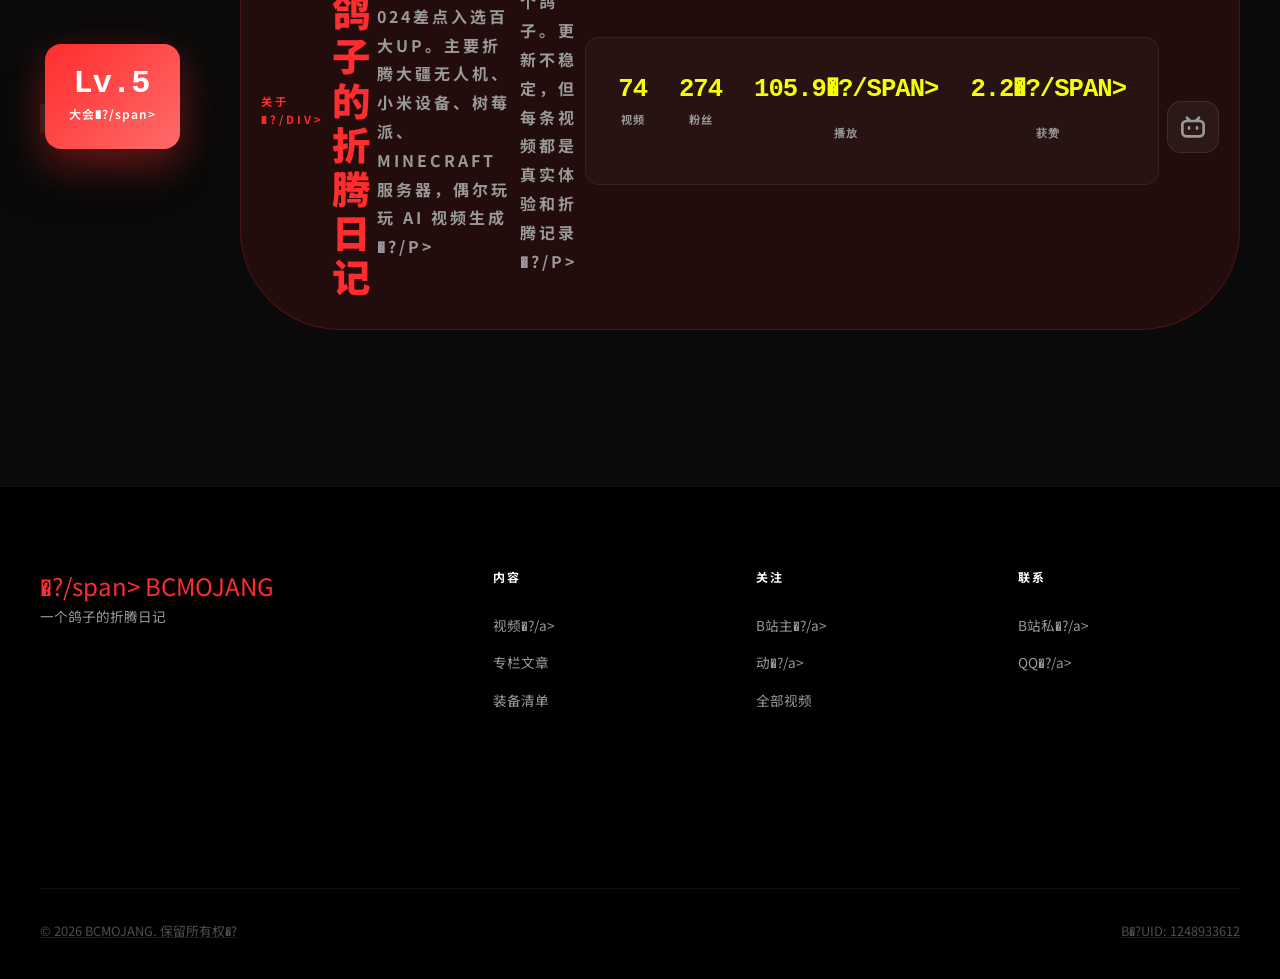
==== commit 166ac38f: "Add files via upload" ====
--- a/index.html
+++ b/index.html
@@ -1,892 +1,890 @@
-<!DOCTYPE html>
-<html lang="zh-CN">
-<head>
-    <meta charset="UTF-8">
-    <meta name="viewport" content="width=device-width, initial-scale=1.0">
-    <title>BCMOJANG | 科技·无人机·折腾 - 一个鸽子的创作空间</title>
-    <meta name="description" content="BCMOJANG 的个人网站，大疆无人机、小米设备、Minecraft 教程、AI 视频生成。2024差点入选百大up。">
-    <link rel="preconnect" href="https://fonts.googleapis.com">
-    <link rel="preconnect" href="https://fonts.gstatic.com" crossorigin>
-    <link href="https://fonts.googleapis.com/css2?family=Noto+Sans+SC:wght@400;500;700;900&display=swap" rel="stylesheet">
-    <link rel="stylesheet" href="styles.css">
-    <link rel="icon" href="data:image/svg+xml,<svg xmlns=%22http://www.w3.org/2000/svg%22 viewBox=%220 0 100 100%22><text y=%22.9em%22 font-size=%2290%22>🎬</text></svg>">
-    <style>
-        /* Inline critical CSS for loader */
-        .page-loader {
-            position: fixed;
-            inset: 0;
-            background: #000;
-            z-index: 10000;
-            display: flex;
-            align-items: center;
-            justify-content: center;
-            transition: opacity 0.6s cubic-bezier(0.16, 1, 0.3, 1), visibility 0.6s;
-        }
-        .page-loader.loaded {
-            opacity: 0;
-            visibility: hidden;
-            pointer-events: none;
-        }
-        .loader-text {
-            font-size: 3rem;
-            font-weight: 900;
-            color: #fff;
-        }
-    </style>
-</head>
-<body>
-    <!-- Page Loader -->
-    <div class="page-loader" id="pageLoader">
-        <div class="loader-text">BCMOJANG</div>
-    </div>
-
-    <!-- Scroll Progress -->
-    <div class="scroll-progress"></div>
-
-    <!-- Film Grain Overlay -->
-    <div class="film-grain" aria-hidden="true"></div>
-
-    <!-- Navigation -->
-    <nav class="nav" id="mainNav">
-        <div class="nav-inner">
-            <a href="#" class="nav-logo">
-                <span class="logo-icon">▶</span>
-                <span class="logo-text">BCMOJANG</span>
-            </a>
-            <div class="nav-links">
-                <a href="#videos" class="nav-link">视频库</a>
-                <a href="#reviews" class="nav-link">深度评测</a>
-                <a href="#recommendations" class="nav-link">购买指南</a>
-                <a href="#contact" class="nav-link">联系</a>
-            </div>
-            <a href="https://space.bilibili.com/1248933612" class="nav-cta" target="_blank" rel="noopener">
-                <svg width="20" height="20" viewBox="0 0 24 24" fill="currentColor">
-                    <path d="M17.813 4.653h.854c1.51.054 2.769.578 3.773 1.574 1.004.995 1.524 2.249 1.56 3.76v7.36c-.036 1.51-.556 2.769-1.56 3.773s-2.262 1.524-3.773 1.56H5.333c-1.51-.036-2.769-.556-3.773-1.56S.036 18.858 0 17.347v-7.36c.036-1.511.556-2.765 1.56-3.76 1.004-.996 2.262-1.52 3.773-1.574h.774l-1.174-1.12a1.234 1.234 0 0 1-.373-.906c0-.356.124-.658.373-.907l.027-.027c.267-.249.573-.373.92-.373.347 0 .653.124.92.373L9.653 4.44c.071.071.134.142.187.213h4.267a.836.836 0 0 1 .16-.213l2.853-2.747c.267-.249.573-.373.92-.373.347 0 .662.151.929.4.267.249.391.551.391.907 0 .355-.124.657-.373.906zM5.333 7.24c-.746.018-1.373.276-1.88.773-.506.498-.769 1.13-.786 1.894v7.52c.017.764.28 1.395.786 1.893.507.498 1.134.756 1.88.773h13.334c.746-.017 1.373-.275 1.88-.773.506-.498.769-1.129.786-1.893v-7.52c-.017-.765-.28-1.396-.786-1.894-.507-.497-1.134-.755-1.88-.773zM8 11.107c.373 0 .684.124.933.373.25.249.383.569.4.96v1.173c-.017.391-.15.711-.4.96-.249.25-.56.374-.933.374s-.684-.125-.933-.374c-.25-.249-.383-.569-.4-.96V12.44c0-.373.129-.689.386-.947.258-.257.574-.386.947-.386zm8 0c.373 0 .684.124.933.373.25.249.383.569.4.96v1.173c-.017.391-.15.711-.4.96-.249.25-.56.374-.933.374s-.684-.125-.933-.374c-.25-.249-.383-.569-.4-.96V12.44c.017-.391.15-.711.4-.96.249-.249.56-.373.933-.373z"/>
-                </svg>
-                关注 B站
-            </a>
-            <button class="nav-toggle" id="navToggle" aria-label="菜单">
-                <span></span><span></span><span></span>
-            </button>
-        </div>
-    </nav>
-
-    <!-- Mobile Menu -->
-    <div class="mobile-menu" id="mobileMenu">
-        <a href="#videos" class="mobile-link">视频库</a>
-        <a href="#reviews" class="mobile-link">深度评测</a>
-        <a href="#recommendations" class="mobile-link">购买指南</a>
-        <a href="#contact" class="mobile-link">联系</a>
-        <a href="https://space.bilibili.com/1248933612" class="mobile-link cta" target="_blank">关注 B站频道</a>
-    </div>
-
-    <!-- Hero Section -->
-    <section class="hero" id="hero">
-        <div class="hero-bg">
-            <div class="hero-gradient"></div>
-            <div class="hero-grid"></div>
-        </div>
-        <div class="hero-content">
-            <div class="hero-badge">热门视频</div>
-            <h1 class="hero-title">
-                <span class="title-line">全网首发 MINI4PRO</span>
-                <span class="title-line accent">无GPS三楼返航炸机记录</span>
-            </h1>
-            <p class="hero-desc">大疆 MINI 4 PRO 在没有 GPS 信号的情况下尝试三楼返航，结果如何？全程实录，给飞友们提个醒。</p>
-            <div class="hero-meta">
-                <span class="meta-item">
-                    <svg width="16" height="16" viewBox="0 0 24 24" fill="none" stroke="currentColor" stroke-width="2">
-                        <circle cx="12" cy="12" r="10"/><polyline points="12 6 12 12 16 14"/>
-                    </svg>
-                    01:53
-                </span>
-                <span class="meta-item">
-                    <svg width="16" height="16" viewBox="0 0 24 24" fill="none" stroke="currentColor" stroke-width="2">
-                        <path d="M1 12s4-8 11-8 11 8 11 8-4 8-11 8-11-8-11-8z"/><circle cx="12" cy="12" r="3"/>
-                    </svg>
-                    1.0 万次观看
-                </span>
-                <span class="meta-item">
-                    <svg width="16" height="16" viewBox="0 0 24 24" fill="none" stroke="currentColor" stroke-width="2">
-                        <path d="M14 9V5a3 3 0 0 0-3-3l-4 9v11h11.28a2 2 0 0 0 2-1.7l1.38-9a2 2 0 0 0-2-2.3zM7 22H4a2 2 0 0 1-2-2v-7a2 2 0 0 1 2-2h3"/>
-                    </svg>
-                    13 点赞
-                </span>
-            </div>
-            <div class="hero-actions">
-                <a href="https://www.bilibili.com/video/BV1LQWGzzEFR/" class="btn btn-primary" target="_blank">
-                    <svg width="20" height="20" viewBox="0 0 24 24" fill="currentColor">
-                        <polygon points="5 3 19 12 5 21 5 3"/>
-                    </svg>
-                    观看完整视频
-                </a>
-                <a href="#videos" class="btn btn-outline">浏览更多视频</a>
-            </div>
-        </div>
-        <div class="hero-thumbnail" id="heroThumbnail">
-            <a href="https://www.bilibili.com/video/BV1LQWGzzEFR/" target="_blank" class="thumbnail-wrapper">
-                <img src="https://i0.hdslb.com/bfs/archive/e8567cb0cf0b339da4cab79dc252753e503618f9.jpg@960w_540h_1c" 
-                     alt="大疆 MINI 4 PRO 炸机记录" loading="eager">
-                <div class="thumbnail-play">
-                    <svg width="64" height="64" viewBox="0 0 24 24" fill="white">
-                        <polygon points="5 3 19 12 5 21 5 3"/>
-                    </svg>
-                </div>
-                <div class="thumbnail-duration">01:53</div>
-            </a>
-        </div>
-    </section>
-
-    <!-- Stats Bar -->
-    <section class="stats-bar">
-        <div class="stats-inner">
-            <a href="https://space.bilibili.com/1248933612/relation/fans" class="stat" target="_blank">
-                <span class="stat-number" data-target="274">0</span>
-                <span class="stat-label">粉丝数</span>
-            </a>
-            <a href="https://space.bilibili.com/1248933612/video" class="stat" target="_blank">
-                <span class="stat-number" data-target="74">0</span>
-                <span class="stat-label">视频总数</span>
-            </a>
-            <a href="https://space.bilibili.com/1248933612" class="stat" target="_blank">
-                <span class="stat-number" data-target="1059000">0</span>
-                <span class="stat-label">总播放量</span>
-            </a>
-            <a href="https://space.bilibili.com/1248933612" class="stat" target="_blank">
-                <span class="stat-number" data-target="22302">0</span>
-                <span class="stat-label">累计获赞</span>
-            </a>
-        </div>
-    </section>
-
-    <!-- Video Library Section -->
-    <section class="section videos-section" id="videos" data-section-color="red">
-        <div class="section-header">
-            <div class="section-label">视频库</div>
-            <h2 class="section-title">全部视频</h2>
-            <p class="section-desc">大疆无人机、小米设备、Minecraft 教程、AI 视频生成，74 个视频记录我的折腾之路。</p>
-        </div>
-
-        <!-- Category Filters -->
-        <div class="filters" id="videoFilters">
-            <button class="filter-btn active" data-category="all">全部</button>
-            <button class="filter-btn" data-category="dji">大疆</button>
-            <button class="filter-btn" data-category="xiaomi">小米</button>
-            <button class="filter-btn" data-category="mc">Minecraft</button>
-            <button class="filter-btn" data-category="tutorial">教程</button>
-            <button class="filter-btn" data-category="other">其他</button>
-        </div>
-
-        <!-- Video Grid -->
-        <div class="video-grid" id="videoGrid">
-            <article class="video-card" data-category="tutorial">
-                <a href="https://www.bilibili.com/video/BV1Rp4y137md" class="card-link" target="_blank">
-                    <div class="card-thumbnail">
-                        <img src="https://i2.hdslb.com/bfs/archive/88689a10213f19d96beaf1963c2434285e2a24cc.jpg@640w_360h_1c" 
-                             alt="创维电视安装第三方应用" loading="lazy">
-                        <div class="card-play">▶</div>
-                        <div class="card-duration">00:40</div>
-                        <div class="card-views">1.2 万</div>
-                    </div>
-                    <div class="card-body">
-                        <div class="card-category">教程</div>
-                        <h3 class="card-title">创维电视安装第三方应用</h3>
-                        <p class="card-excerpt">失败/省流请看置顶评论，附蓝奏云和百度云链接。</p>
-                        <div class="card-meta">
-                            <span>2023-08-07</span>
-                            <span>·</span>
-                            <span>1.2 万次观看</span>
-                        </div>
-                    </div>
-                </a>
-            </article>
-
-            <article class="video-card" data-category="xiaomi">
-                <a href="https://www.bilibili.com/video/BV1Uif8BjE1h" class="card-link" target="_blank">
-                    <div class="card-thumbnail">
-                        <img src="https://i1.hdslb.com/bfs/archive/364976075e4673410cba4883214c0537447200e1.jpg@640w_360h_1c" 
-                             alt="小米手环9Pro" loading="lazy">
-                        <div class="card-play">▶</div>
-                        <div class="card-duration">00:27</div>
-                        <div class="card-views">1.9 万</div>
-                    </div>
-                    <div class="card-body">
-                        <div class="card-category">小米</div>
-                        <h3 class="card-title">小米手环9Pro支持支付宝碰一碰支付</h3>
-                        <p class="card-excerpt">手环也能碰一碰付款了，体验小米手环9Pro的新功能。</p>
-                        <div class="card-meta">
-                            <span>2025-02-26</span>
-                            <span>·</span>
-                            <span>1.9 万次观看</span>
-                        </div>
-                    </div>
-                </a>
-            </article>
-
-            <article class="video-card" data-category="dji">
-                <a href="https://www.bilibili.com/video/BV1LQWGzzEFR" class="card-link" target="_blank">
-                    <div class="card-thumbnail">
-                        <img src="https://i0.hdslb.com/bfs/archive/e8567cb0cf0b339da4cab79dc252753e503618f9.jpg@640w_360h_1c" 
-                             alt="MINI4PRO炸机记录" loading="lazy">
-                        <div class="card-play">▶</div>
-                        <div class="card-duration">01:53</div>
-                        <div class="card-views">1.0 万</div>
-                    </div>
-                    <div class="card-body">
-                        <div class="card-category">大疆</div>
-                        <h3 class="card-title">全网首发MINI4PRO无GPS三楼返航（炸机记录）</h3>
-                        <p class="card-excerpt">没有GPS信号的情况下尝试返航，结果令人意外。</p>
-                        <div class="card-meta">
-                            <span>2025-09-19</span>
-                            <span>·</span>
-                            <span>1.0 万次观看</span>
-                        </div>
-                    </div>
-                </a>
-            </article>
-
-            <article class="video-card" data-category="mc">
-                <a href="https://www.bilibili.com/video/BV1ucuRzCEbh" class="card-link" target="_blank">
-                    <div class="card-thumbnail">
-                        <img src="https://i0.hdslb.com/bfs/archive/c761dfb1820290f209fa1b831a3d443f610133c4.jpg@640w_360h_1c" 
-                             alt="树莓派开MC服务器" loading="lazy">
-                        <div class="card-play">▶</div>
-                        <div class="card-duration">02:15</div>
-                        <div class="card-views">6,858</div>
-                    </div>
-                    <div class="card-body">
-                        <div class="card-category">Minecraft</div>
-                        <h3 class="card-title">[教程]2分钟教你在树莓派开mc高版本服务器使用mcsm</h3>
-                        <p class="card-excerpt">用树莓派搭建 Minecraft 服务器，简单两步搞定。</p>
-                        <div class="card-meta">
-                            <span>2025-07-19</span>
-                            <span>·</span>
-                            <span>6,858 次观看</span>
-                        </div>
-                    </div>
-                </a>
-            </article>
-
-            <article class="video-card" data-category="dji">
-                <a href="https://www.bilibili.com/video/BV1MxedzkE9b" class="card-link" target="_blank">
-                    <div class="card-thumbnail">
-                        <img src="https://i1.hdslb.com/bfs/archive/4fb19ee63c39cb5b8b0ea17d885b79e37c2fe085.jpg@640w_360h_1c" 
-                             alt="rc2打开桌面教程" loading="lazy">
-                        <div class="card-play">▶</div>
-                        <div class="card-duration">00:42</div>
-                        <div class="card-views">2,937</div>
-                    </div>
-                    <div class="card-body">
-                        <div class="card-category">大疆</div>
-                        <h3 class="card-title">rc2打开桌面教程</h3>
-                        <p class="card-excerpt">大疆遥控器 RC2 如何进入桌面系统，简单教程。</p>
-                        <div class="card-meta">
-                            <span>2025-08-25</span>
-                            <span>·</span>
-                            <span>2,937 次观看</span>
-                        </div>
-                    </div>
-                </a>
-            </article>
-
-            <article class="video-card" data-category="dji">
-                <a href="https://www.bilibili.com/video/BV1skHKzeEZ7" class="card-link" target="_blank">
-                    <div class="card-thumbnail">
-                        <img src="https://i0.hdslb.com/bfs/archive/fbf64d76522b886574c41715ef7785d3c24d5f85.jpg@640w_360h_1c" 
-                             alt="DJI Pocket 3夜间画质" loading="lazy">
-                        <div class="card-play">▶</div>
-                        <div class="card-duration">00:05</div>
-                        <div class="card-views">654</div>
-                    </div>
-                    <div class="card-body">
-                        <div class="card-category">大疆</div>
-                        <h3 class="card-title">DJI Pocket 3夜间画质表现</h3>
-                        <p class="card-excerpt">测试 Pocket 3 在夜间环境下的画质表现。</p>
-                        <div class="card-meta">
-                            <span>2025-10-03</span>
-                            <span>·</span>
-                            <span>654 次观看</span>
-                        </div>
-                    </div>
-                </a>
-            </article>
-        </div>
-
-        <div class="section-cta">
-            <a href="https://space.bilibili.com/1248933612/video" class="btn btn-outline" target="_blank">
-                查看全部 74 个视频
-                <svg width="16" height="16" viewBox="0 0 24 24" fill="none" stroke="currentColor" stroke-width="2">
-                    <line x1="5" y1="12" x2="19" y2="12"/><polyline points="12 5 19 12 12 19"/>
-                </svg>
-            </a>
-        </div>
-    </section>
-
-    <!-- Reviews Section -->
-    <section class="section reviews-section" id="reviews" data-section-color="blue">
-        <div class="section-header">
-            <div class="section-label">专栏文章</div>
-            <h2 class="section-title">图文详解</h2>
-            <p class="section-desc">B站专栏文章精选，比视频更详细的图文教程与评测。</p>
-        </div>
-
-        <div class="reviews-grid">
-            <article class="review-card featured">
-                <a href="https://www.bilibili.com/read/cv36043724" class="review-link-wrapper" target="_blank">
-                    <div class="review-thumbnail">
-                        <img src="https://i0.hdslb.com/bfs/archive/c761dfb1820290f209fa1b831a3d443f610133c4.jpg@800w_450h_1c" 
-                             alt="树莓派MC服务器教程" loading="lazy">
-                        <div class="review-badge">热门教程</div>
-                        <div class="review-read-time">
-                            <svg width="14" height="14" viewBox="0 0 24 24" fill="none" stroke="currentColor" stroke-width="2">
-                                <path d="M2 3h6a4 4 0 0 1 4 4v14a3 3 0 0 0-3-3H2z"/><path d="M22 3h-6a4 4 0 0 0-4 4v14a3 3 0 0 1 3-3h7z"/>
-                            </svg>
-                            5 分钟阅读
-                        </div>
-                    </div>
-                    <div class="review-body">
-                        <div class="review-tags">
-                            <span class="tag">Minecraft</span>
-                            <span class="tag">树莓派</span>
-                            <span class="tag">教程</span>
-                        </div>
-                        <h3 class="review-title">树莓派开MC高版本服务器完整教程（附MCSM面板）</h3>
-                        <p class="review-excerpt">从刷系统到启动服务器，手把手教你用树莓派搭建 Minecraft 服务器。</p>
-                        <div class="review-highlights">
-                            <div class="highlight">
-                                <span class="highlight-label">阅读量</span>
-                                <span class="highlight-value">6,858</span>
-                            </div>
-                            <div class="highlight">
-                                <span class="highlight-label">收藏</span>
-                                <span class="highlight-value">315</span>
-                            </div>
-                            <div class="highlight">
-                                <span class="highlight-label">点赞</span>
-                                <span class="highlight-value">190</span>
-                            </div>
-                        </div>
-                        <span class="review-link">
-                            阅读完整教程
-                            <svg width="16" height="16" viewBox="0 0 24 24" fill="none" stroke="currentColor" stroke-width="2">
-                                <line x1="5" y1="12" x2="19" y2="12"/><polyline points="12 5 19 12 12 19"/>
-                            </svg>
-                        </span>
-                    </div>
-                </a>
-            </article>
-
-            <article class="review-card">
-                <a href="https://www.bilibili.com/video/BV1Rp4y137md" class="review-link-wrapper" target="_blank">
-                    <div class="review-thumbnail">
-                        <img src="https://i2.hdslb.com/bfs/archive/88689a10213f19d96beaf1963c2434285e2a24cc.jpg@800w_450h_1c" 
-                             alt="创维电视教程" loading="lazy">
-                        <div class="review-read-time">
-                            <svg width="14" height="14" viewBox="0 0 24 24" fill="none" stroke="currentColor" stroke-width="2">
-                                <path d="M2 3h6a4 4 0 0 1 4 4v14a3 3 0 0 0-3-3H2z"/><path d="M22 3h-6a4 4 0 0 0-4 4v14a3 3 0 0 1 3-3h7z"/>
-                            </svg>
-                            3 分钟阅读
-                        </div>
-                    </div>
-                    <div class="review-body">
-                        <div class="review-tags">
-                            <span class="tag">电视</span>
-                            <span class="tag">创维</span>
-                            <span class="tag">教程</span>
-                        </div>
-                        <h3 class="review-title">创维电视安装第三方应用详细教程</h3>
-                        <p class="review-excerpt">省流版：附蓝奏云和百度云下载链接，轻松给创维电视安装第三方应用。</p>
-                        <span class="review-link">
-                            查看详细教程
-                            <svg width="16" height="16" viewBox="0 0 24 24" fill="none" stroke="currentColor" stroke-width="2">
-                                <line x1="5" y1="12" x2="19" y2="12"/><polyline points="12 5 19 12 12 19"/>
-                            </svg>
-                        </span>
-                    </div>
-                </a>
-            </article>
-
-            <article class="review-card">
-                <a href="https://www.bilibili.com/video/BV1MxedzkE9b" class="review-link-wrapper" target="_blank">
-                    <div class="review-thumbnail">
-                        <img src="https://i1.hdslb.com/bfs/archive/4fb19ee63c39cb5b8b0ea17d885b79e37c2fe085.jpg@800w_450h_1c" 
-                             alt="大疆RC2教程" loading="lazy">
-                        <div class="review-read-time">
-                            <svg width="14" height="14" viewBox="0 0 24 24" fill="none" stroke="currentColor" stroke-width="2">
-                                <path d="M2 3h6a4 4 0 0 1 4 4v14a3 3 0 0 0-3-3H2z"/><path d="M22 3h-6a4 4 0 0 0-4 4v14a3 3 0 0 1 3-3h7z"/>
-                            </svg>
-                            2 分钟阅读
-                        </div>
-                    </div>
-                    <div class="review-body">
-                        <div class="review-tags">
-                            <span class="tag">大疆</span>
-                            <span class="tag">遥控器</span>
-                            <span class="tag">教程</span>
-                        </div>
-                        <h3 class="review-title">大疆RC2遥控器打开桌面系统教程</h3>
-                        <p class="review-excerpt">大疆 RC2 遥控器如何进入桌面系统，解锁更多玩法。</p>
-                        <span class="review-link">
-                            查看详细教程
-                            <svg width="16" height="16" viewBox="0 0 24 24" fill="none" stroke="currentColor" stroke-width="2">
-                                <line x1="5" y1="12" x2="19" y2="12"/><polyline points="12 5 19 12 12 19"/>
-                            </svg>
-                        </span>
-                    </div>
-                </a>
-            </article>
-        </div>
-    </section>
-
-    <!-- Recommendations Section -->
-    <section class="section recommendations-section" id="recommendations" data-section-color="yellow">
-        <div class="section-header">
-            <div class="section-label">折腾清单</div>
-            <h2 class="section-title">我的装备</h2>
-            <p class="section-desc">我正在使用的设备清单，从无人机到开发板，都是真金白银买的。</p>
-        </div>
-
-        <div class="price-filter">
-            <div class="price-label">预算范围</div>
-            <div class="price-slider-container">
-                <input type="range" class="price-slider" id="priceSlider" 
-                       min="0" max="20000" value="5000" step="500">
-                <div class="price-range-labels">
-                    <span>¥0</span>
-                    <span>¥5,000</span>
-                    <span>¥10,000</span>
-                    <span>¥15,000</span>
-                    <span>¥20,000+</span>
-                </div>
-            </div>
-            <div class="price-display">
-                <span class="price-current" id="priceDisplay">¥5,000</span>
-                <span class="price-count" id="priceCount">3 款推荐</span>
-            </div>
-        </div>
-
-        <div class="recommendations-grid" id="recommendationsGrid">
-            <a href="https://www.bilibili.com/video/BV1Uif8BjE1h" class="rec-card" data-price="299" target="_blank">
-                <div class="rec-rank">#1</div>
-                <div class="rec-image">
-                    <img src="https://images.unsplash.com/photo-1544117519-31a4b719223d?w=400&h=400&fit=crop" 
-                         alt="小米手环9Pro" loading="lazy">
-                </div>
-                <div class="rec-body">
-                    <div class="rec-category">穿戴设备</div>
-                    <h3 class="rec-title">小米手环 9 Pro</h3>
-                    <p class="rec-reason">支持支付宝碰一碰支付，性价比超高。</p>
-                    <div class="rec-price">¥299</div>
-                    <div class="rec-verdict">
-                        <span class="verdict-label">推荐指数</span>
-                        <span class="verdict-score">8.5/10</span>
-                    </div>
-                </div>
-            </a>
-
-            <a href="https://www.bilibili.com/video/BV1ucuRzCEbh" class="rec-card" data-price="599" target="_blank">
-                <div class="rec-rank">#2</div>
-                <div class="rec-image">
-                    <img src="https://images.unsplash.com/photo-1587573089734-599dca81d1c3?w=400&h=400&fit=crop" 
-                         alt="树莓派" loading="lazy">
-                </div>
-                <div class="rec-body">
-                    <div class="rec-category">开发板</div>
-                    <h3 class="rec-title">树莓派 5</h3>
-                    <p class="rec-reason">开MC服务器、NAS、智能家居中枢，万能小盒子。</p>
-                    <div class="rec-price">¥599</div>
-                    <div class="rec-verdict">
-                        <span class="verdict-label">推荐指数</span>
-                        <span class="verdict-score">9.0/10</span>
-                    </div>
-                </div>
-            </a>
-
-            <a href="https://www.bilibili.com/video/BV1skHKzeEZ7" class="rec-card" data-price="2499" target="_blank">
-                <div class="rec-rank">#3</div>
-                <div class="rec-image">
-                    <img src="https://i0.hdslb.com/bfs/archive/fbf64d76522b886574c41715ef7785d3c24d5f85.jpg@400w_400h_1c" 
-                         alt="DJI Pocket 3" loading="lazy">
-                </div>
-                <div class="rec-body">
-                    <div class="rec-category">相机</div>
-                    <h3 class="rec-title">DJI Pocket 3</h3>
-                    <p class="rec-reason">口袋云台相机，夜拍表现出乎意料。</p>
-                    <div class="rec-price">¥2,499</div>
-                    <div class="rec-verdict">
-                        <span class="verdict-label">推荐指数</span>
-                        <span class="verdict-score">8.8/10</span>
-                    </div>
-                </div>
-            </a>
-
-            <a href="https://www.bilibili.com/video/BV1LQWGzzEFR" class="rec-card" data-price="6388" target="_blank">
-                <div class="rec-rank">#4</div>
-                <div class="rec-image">
-                    <img src="https://i0.hdslb.com/bfs/archive/e8567cb0cf0b339da4cab79dc252753e503618f9.jpg@400w_400h_1c" 
-                         alt="大疆 MINI 4 PRO" loading="lazy">
-                </div>
-                <div class="rec-body">
-                    <div class="rec-category">无人机</div>
-                    <h3 class="rec-title">大疆 MINI 4 PRO</h3>
-                    <p class="rec-reason">轻便小巧，画质够用，入门航拍首选。</p>
-                    <div class="rec-price">¥6,388</div>
-                    <div class="rec-verdict">
-                        <span class="verdict-label">推荐指数</span>
-                        <span class="verdict-score">8.2/10</span>
-                    </div>
-                </div>
-            </a>
-
-            <a href="https://www.bilibili.com/video/BV1MxedzkE9b" class="rec-card" data-price="5999" target="_blank">
-                <div class="rec-rank">#5</div>
-                <div class="rec-image">
-                    <img src="https://i1.hdslb.com/bfs/archive/4fb19ee63c39cb5b8b0ea17d885b79e37c2fe085.jpg@400w_400h_1c" 
-                         alt="大疆 RC2 遥控器" loading="lazy">
-                </div>
-                <div class="rec-body">
-                    <div class="rec-category">遥控器</div>
-                    <h3 class="rec-title">大疆 RC2 遥控器</h3>
-                    <p class="rec-reason">自带屏幕，可刷桌面系统，解锁更多玩法。</p>
-                    <div class="rec-price">¥5,999</div>
-                    <div class="rec-verdict">
-                        <span class="verdict-label">推荐指数</span>
-                        <span class="verdict-score">8.0/10</span>
-                    </div>
-                </div>
-            </a>
-        </div>
-    </section>
-
-    <!-- Contact Section -->
-    <section class="section contact-section" id="contact" data-section-color="white">
-        <div class="contact-grid">
-            <div class="contact-card">
-                <div class="contact-icon">📬</div>
-                <h3 class="contact-title">关注动态</h3>
-                <p class="contact-desc">在B站关注我，第一时间获取新视频通知。也可以加QQ群交流。</p>
-                <div style="margin-top: 24px;">
-                    <a href="https://space.bilibili.com/1248933612" class="btn btn-primary" target="_blank">
-                        <svg width="20" height="20" viewBox="0 0 24 24" fill="currentColor">
-                            <path d="M17.813 4.653h.854c1.51.054 2.769.578 3.773 1.574 1.004.995 1.524 2.249 1.56 3.76v7.36c-.036 1.51-.556 2.769-1.56 3.773s-2.262 1.524-3.773 1.56H5.333c-1.51-.036-2.769-.556-3.773-1.56S.036 18.858 0 17.347v-7.36c.036-1.511.556-2.765 1.56-3.76 1.004-.996 2.262-1.52 3.773-1.574h.774l-1.174-1.12a1.234 1.234 0 0 1-.373-.906c0-.356.124-.658.373-.907l.027-.027c.267-.249.573-.373.92-.373.347 0 .653.124.92.373L9.653 4.44c.071.071.134.142.187.213h4.267a.836.836 0 0 1 .16-.213l2.853-2.747c.267-.249.573-.373.92-.373.347 0 .662.151.929.4.267.249.391.551.391.907 0 .355-.124.657-.373.906zM5.333 7.24c-.746.018-1.373.276-1.88.773-.506.498-.769 1.13-.786 1.894v7.52c.017.764.28 1.395.786 1.893.507.498 1.134.756 1.88.773h13.334c.746-.017 1.373-.275 1.88-.773.506-.498.769-1.129.786-1.893v-7.52c-.017-.765-.28-1.396-.786-1.894-.507-.497-1.134-.755-1.88-.773zM8 11.107c.373 0 .684.124.933.373.25.249.383.569.4.96v1.173c-.017.391-.15.711-.4.96-.249.25-.56.374-.933.374s-.684-.125-.933-.374c-.25-.249-.383-.569-.4-.96V12.44c0-.373.129-.689.386-.947.258-.257.574-.386.947-.386zm8 0c.373 0 .684.124.933.373.25.249.383.569.4.96v1.173c-.017.391-.15.711-.4.96-.249.25-.56.374-.933.374s-.684-.125-.933-.374c-.25-.249-.383-.569-.4-.96V12.44c.017-.391.15-.711.4-.96.249-.249.56-.373.933-.373z"/>
-                        </svg>
-                        关注 B站
-                    </a>
-                </div>
-                <div style="margin-top: 16px; font-size: 0.8rem; color: rgba(255,255,255,0.5);">
-                    <span>已有 274 位粉丝</span>
-                    <span> · </span>
-                    <span>累计 105.9 万播放</span>
-                </div>
-            </div>
-
-            <div class="contact-card">
-                <div class="contact-icon">💬</div>
-                <h3 class="contact-title">联系我</h3>
-                <p class="contact-desc">有问题想问？想合作？可以通过以下方式联系我。</p>
-                <div class="contact-tiers">
-                    <a href="https://qm.qq.com/q/udTox4DmjC" class="tier" target="_blank">
-                        <div class="tier-name">QQ 群</div>
-                        <div class="tier-price">点击加入</div>
-                        <div class="tier-perks">技术交流</div>
-                    </a>
-                    <a href="https://message.bilibili.com/#/whisper/mid1248933612" class="tier featured" target="_blank">
-                        <div class="tier-badge">推荐</div>
-                        <div class="tier-name">B站私信</div>
-                        <div class="tier-price">随时在线</div>
-                        <div class="tier-perks">问题反馈</div>
-                    </a>
-                    <a href="https://github.com/BCMOJANG" class="tier" target="_blank">
-                        <div class="tier-name">GitHub</div>
-                        <div class="tier-price">@BCMOJANG</div>
-                        <div class="tier-perks">开源项目</div>
-                    </a>
-                </div>
-                <a href="https://space.bilibili.com/1248933612" class="btn btn-bilibili" target="_blank">
-                    去 B站 看看
-                </a>
-            </div>
-        </div>
-    </section>
-
-    <!-- About Section -->
-    <section class="section about-section" id="about">
-        <div class="about-grid">
-            <div class="about-image">
-                <img src="https://i0.hdslb.com/bfs/face/9e3222c3c98239e715a27c515c354a638f3bc59d.jpg@600w_600h_1c" 
-                     alt="BCMOJANG" loading="lazy">
-                <div class="about-badge">
-                    <span class="badge-years">Lv.5</span>
-                    <span class="badge-text">大会员</span>
-                </div>
-            </div>
-            <div class="about-content">
-                <div class="section-label">关于我</div>
-                <h2 class="about-title">一个鸽子的折腾日记</h2>
-                <p class="about-text">我是 BCMOJANG，2024差点入选百大up。主要折腾大疆无人机、小米设备、树莓派、Minecraft 服务器，偶尔玩玩 AI 视频生成。</p>
-                <p class="about-text">个性签名：一个鸽子。更新不稳定，但每条视频都是真实体验和折腾记录。</p>
-                <div class="about-stats">
-                    <div class="about-stat">
-                        <span class="about-stat-num">74</span>
-                        <span class="about-stat-label">视频</span>
-                    </div>
-                    <div class="about-stat">
-                        <span class="about-stat-num">274</span>
-                        <span class="about-stat-label">粉丝</span>
-                    </div>
-                    <div class="about-stat">
-                        <span class="about-stat-num">105.9万</span>
-                        <span class="about-stat-label">播放</span>
-                    </div>
-                    <div class="about-stat">
-                        <span class="about-stat-num">2.2万</span>
-                        <span class="about-stat-label">获赞</span>
-                    </div>
-                </div>
-                <div class="about-social">
-                    <a href="https://space.bilibili.com/1248933612" class="social-link" target="_blank" aria-label="Bilibili">
-                        <svg width="24" height="24" viewBox="0 0 24 24" fill="currentColor">
-                            <path d="M17.813 4.653h.854c1.51.054 2.769.578 3.773 1.574 1.004.995 1.524 2.249 1.56 3.76v7.36c-.036 1.51-.556 2.769-1.56 3.773s-2.262 1.524-3.773 1.56H5.333c-1.51-.036-2.769-.556-3.773-1.56S.036 18.858 0 17.347v-7.36c.036-1.511.556-2.765 1.56-3.76 1.004-.996 2.262-1.52 3.773-1.574h.774l-1.174-1.12a1.234 1.234 0 0 1-.373-.906c0-.356.124-.658.373-.907l.027-.027c.267-.249.573-.373.92-.373.347 0 .653.124.92.373L9.653 4.44c.071.071.134.142.187.213h4.267a.836.836 0 0 1 .16-.213l2.853-2.747c.267-.249.573-.373.92-.373.347 0 .662.151.929.4.267.249.391.551.391.907 0 .355-.124.657-.373.906zM5.333 7.24c-.746.018-1.373.276-1.88.773-.506.498-.769 1.13-.786 1.894v7.52c.017.764.28 1.395.786 1.893.507.498 1.134.756 1.88.773h13.334c.746-.017 1.373-.275 1.88-.773.506-.498.769-1.129.786-1.893v-7.52c-.017-.765-.28-1.396-.786-1.894-.507-.497-1.134-.755-1.88-.773zM8 11.107c.373 0 .684.124.933.373.25.249.383.569.4.96v1.173c-.017.391-.15.711-.4.96-.249.25-.56.374-.933.374s-.684-.125-.933-.374c-.25-.249-.383-.569-.4-.96V12.44c0-.373.129-.689.386-.947.258-.257.574-.386.947-.386zm8 0c.373 0 .684.124.933.373.25.249.383.569.4.96v1.173c-.017.391-.15.711-.4.96-.249.25-.56.374-.933.374s-.684-.125-.933-.374c-.25-.249-.383-.569-.4-.96V12.44c.017-.391.15-.711.4-.96.249-.249.56-.373.933-.373z"/>
-                        </svg>
-                    </a>
-                </div>
-            </div>
-        </div>
-    </section>
-
-    <!-- Footer -->
-    <footer class="footer">
-        <div class="footer-inner">
-            <div class="footer-brand">
-                <span class="logo-icon">▶</span>
-                <span class="logo-text">BCMOJANG</span>
-                <p class="footer-tagline">一个鸽子的折腾日记</p>
-            </div>
-            <div class="footer-links">
-                <div class="footer-col">
-                    <h4>内容</h4>
-                    <a href="#videos">视频库</a>
-                    <a href="#reviews">专栏文章</a>
-                    <a href="#recommendations">装备清单</a>
-                </div>
-                <div class="footer-col">
-                    <h4>关注</h4>
-                    <a href="https://space.bilibili.com/1248933612" target="_blank">B站主页</a>
-                    <a href="https://space.bilibili.com/1248933612/dynamic" target="_blank">动态</a>
-                    <a href="https://space.bilibili.com/1248933612/video" target="_blank">全部视频</a>
-                </div>
-                <div class="footer-col">
-                    <h4>联系</h4>
-                    <a href="https://message.bilibili.com/#/whisper/mid1248933612" target="_blank">B站私信</a>
-                    <a href="https://qm.qq.com/q/udTox4DmjC" target="_blank">QQ群</a>
-                </div>
-            </div>
-        </div>
-        <div class="footer-bottom">
-            <p>© 2026 BCMOJANG. 保留所有权利.</p>
-            <p>B站 UID: 1248933612</p>
-        </div>
-    </footer>
-
-    <!-- Back to Top -->
-    <button class="back-to-top" id="backToTop" aria-label="回到顶部">
-        <svg width="20" height="20" viewBox="0 0 24 24" fill="none" stroke="currentColor" stroke-width="2">
-            <line x1="12" y1="19" x2="12" y2="5"/><polyline points="5 12 12 5 19 12"/>
-        </svg>
-    </button>
-
-    <script>
-        // ===== Page Loader - Immediate =====
-        (function() {
-            var loader = document.getElementById('pageLoader');
-            if (loader) {
-                window.addEventListener('load', function() {
-                    setTimeout(function() {
-                        loader.classList.add('loaded');
-                    }, 300);
-                });
-                setTimeout(function() {
-                    loader.classList.add('loaded');
-                    setTimeout(function() {
-                        loader.style.display = 'none';
-                    }, 600);
-                }, 1500);
-            }
-        })();
-    </script>
-    <script>
-        // ===== Core Interactive Features =====
-        document.addEventListener('DOMContentLoaded', function() {
-            
-            // ===== Navigation Scroll =====
-            var nav = document.getElementById('mainNav');
-            window.addEventListener('scroll', function() {
-                if (window.scrollY > 50) {
-                    nav.classList.add('scrolled');
-                } else {
-                    nav.classList.remove('scrolled');
-                }
-            }, { passive: true });
-
-            // ===== Mobile Menu =====
-            var navToggle = document.getElementById('navToggle');
-            var mobileMenu = document.getElementById('mobileMenu');
-            if (navToggle && mobileMenu) {
-                navToggle.addEventListener('click', function() {
-                    navToggle.classList.toggle('active');
-                    mobileMenu.classList.toggle('active');
-                });
-                document.querySelectorAll('.mobile-link').forEach(function(link) {
-                    link.addEventListener('click', function() {
-                        navToggle.classList.remove('active');
-                        mobileMenu.classList.remove('active');
-                    });
-                });
-            }
-
-            // ===== Smooth Scroll =====
-            document.querySelectorAll('a[href^="#"]').forEach(function(anchor) {
-                anchor.addEventListener('click', function(e) {
-                    e.preventDefault();
-                    var target = document.querySelector(this.getAttribute('href'));
-                    if (target) {
-                        var top = target.getBoundingClientRect().top + window.scrollY - 80;
-                        window.scrollTo({ top: top, behavior: 'smooth' });
-                    }
-                });
-            });
-
-            // ===== Stats Counter Animation =====
-            var statsAnimated = false;
-            function animateStats() {
-                if (statsAnimated) return;
-                var statsSection = document.querySelector('.stats-bar');
-                if (!statsSection) return;
-                var rect = statsSection.getBoundingClientRect();
-                if (rect.top < window.innerHeight * 0.8 && rect.bottom > 0) {
-                    statsAnimated = true;
-                    document.querySelectorAll('.stat-number').forEach(function(stat) {
-                        var target = parseInt(stat.dataset.target);
-                        var duration = 2000;
-                        var start = performance.now();
-                        function update(currentTime) {
-                            var elapsed = currentTime - start;
-                            var progress = Math.min(elapsed / duration, 1);
-                            var eased = 1 - Math.pow(1 - progress, 4);
-                            var current = Math.floor(eased * target);
-                            if (target >= 10000) {
-                                stat.textContent = (current / 10000).toFixed(1) + '万';
-                            } else {
-                                stat.textContent = current.toLocaleString();
-                            }
-                            if (progress < 1) {
-                                requestAnimationFrame(update);
-                            } else {
-                                stat.textContent = target >= 10000 ? (target / 10000).toFixed(1) + '万' : target.toLocaleString();
-                            }
-                        }
-                        requestAnimationFrame(update);
-                    });
-                }
-            }
-            window.addEventListener('scroll', animateStats, { passive: true });
-            animateStats();
-
-            // ===== Video Category Filters =====
-            var filterBtns = document.querySelectorAll('.filter-btn');
-            var videoCards = document.querySelectorAll('.video-card');
-            filterBtns.forEach(function(btn) {
-                btn.addEventListener('click', function() {
-                    filterBtns.forEach(function(b) { b.classList.remove('active'); });
-                    btn.classList.add('active');
-                    var category = btn.dataset.category;
-                    videoCards.forEach(function(card, index) {
-                        if (category === 'all' || card.dataset.category === category) {
-                            card.style.transitionDelay = (index * 50) + 'ms';
-                            card.classList.remove('hidden');
-                            card.style.opacity = '1';
-                            card.style.transform = 'translateY(0) scale(1)';
-                        } else {
-                            card.style.transitionDelay = '0ms';
-                            card.style.opacity = '0';
-                            card.style.transform = 'translateY(20px) scale(0.95)';
-                            setTimeout(function() { card.classList.add('hidden'); }, 300);
-                        }
-                    });
-                });
-            });
-
-            // ===== Price Range Slider =====
-            var priceSlider = document.getElementById('priceSlider');
-            var priceDisplay = document.getElementById('priceDisplay');
-            var priceCount = document.getElementById('priceCount');
-            var recCards = document.querySelectorAll('.rec-card');
-            if (priceSlider) {
-                priceSlider.addEventListener('input', function() {
-                    var value = parseInt(priceSlider.value);
-                    priceDisplay.textContent = '¥' + value.toLocaleString();
-                    var count = 0;
-                    recCards.forEach(function(card, index) {
-                        var price = parseInt(card.dataset.price);
-                        if (price <= value) {
-                            card.style.transitionDelay = (count * 60) + 'ms';
-                            card.classList.remove('hidden');
-                            card.style.opacity = '1';
-                            card.style.transform = 'translateY(0) scale(1)';
-                            count++;
-                        } else {
-                            card.style.transitionDelay = '0ms';
-                            card.style.opacity = '0';
-                            card.style.transform = 'translateY(20px) scale(0.95)';
-                            setTimeout(function() { card.classList.add('hidden'); }, 300);
-                        }
-                    });
-                    priceCount.textContent = count + ' 款推荐';
-                });
-                priceSlider.dispatchEvent(new Event('input'));
-            }
-
-            // ===== Scroll Reveal =====
-            var observer = new IntersectionObserver(function(entries) {
-                entries.forEach(function(entry) {
-                    if (entry.isIntersecting) {
-                        entry.target.classList.add('visible');
-                        observer.unobserve(entry.target);
-                    }
-                });
-            }, { rootMargin: '0px 0px -50px 0px', threshold: 0.1 });
-            document.querySelectorAll('.video-card, .review-card, .rec-card').forEach(function(card) {
-                observer.observe(card);
-            });
-
-            // ===== Back to Top =====
-            var backToTop = document.getElementById('backToTop');
-            if (backToTop) {
-                window.addEventListener('scroll', function() {
-                    if (window.scrollY > 500) {
-                        backToTop.classList.add('visible');
-                    } else {
-                        backToTop.classList.remove('visible');
-                    }
-                }, { passive: true });
-                backToTop.addEventListener('click', function() {
-                    window.scrollTo({ top: 0, behavior: 'smooth' });
-                });
-            }
-
-            // ===== Scroll Progress =====
-            var scrollProgress = document.querySelector('.scroll-progress');
-            if (scrollProgress) {
-                window.addEventListener('scroll', function() {
-                    var scrollTop = window.scrollY;
-                    var docHeight = document.documentElement.scrollHeight - window.innerHeight;
-                    var progress = docHeight > 0 ? scrollTop / docHeight : 0;
-                    scrollProgress.style.transform = 'scaleX(' + progress + ')';
-                }, { passive: true });
-            }
-
-            console.log('✅ BCMOJANG 网站加载完成');
-        });
-    </script>
-</body>
-</html>
+<!DOCTYPE html>
+<html lang="zh-CN">
+<head>
+    <meta charset="UTF-8">
+    <meta name="viewport" content="width=device-width, initial-scale=1.0">
+    <title>BCMOJANG | 科技·无人机·折�?- 一个鸽子的创作空间</title>
+    <meta name="description" content="BCMOJANG 的个人网站，大疆无人机、小米设备、Minecraft 教程、AI 视频生成�?024差点入选百大up�?>
+    <meta name="referrer" content="no-referrer">
+    <link rel="preconnect" href="https://fonts.googleapis.com">
+    <link rel="preconnect" href="https://fonts.gstatic.com" crossorigin>
+    <link href="https://fonts.googleapis.com/css2?family=Noto+Sans+SC:wght@400;500;700;900&display=swap" rel="stylesheet">
+    <link rel="stylesheet" href="styles.css">
+    <link rel="icon" href="data:image/svg+xml,<svg xmlns=%22http://www.w3.org/2000/svg%22 viewBox=%220 0 100 100%22><text y=%22.9em%22 font-size=%2290%22>🎬</text></svg>">
+    <style>
+        /* Inline critical CSS for loader */
+        .page-loader {
+            position: fixed;
+            inset: 0;
+            background: #000;
+            z-index: 10000;
+            display: flex;
+            align-items: center;
+            justify-content: center;
+            transition: opacity 0.6s cubic-bezier(0.16, 1, 0.3, 1), visibility 0.6s;
+        }
+        .page-loader.loaded {
+            opacity: 0;
+            visibility: hidden;
+            pointer-events: none;
+        }
+        .loader-text {
+            font-size: 3rem;
+            font-weight: 900;
+            color: #fff;
+        }
+    </style>
+</head>
+<body>
+    <!-- Page Loader -->
+    <div class="page-loader" id="pageLoader">
+        <div class="loader-text">BCMOJANG</div>
+    </div>
+
+    <!-- Scroll Progress -->
+    <div class="scroll-progress"></div>
+
+    <!-- Film Grain Overlay -->
+    <div class="film-grain" aria-hidden="true"></div>
+
+    <!-- Navigation -->
+    <nav class="nav" id="mainNav">
+        <div class="nav-inner">
+            <a href="#" class="nav-logo">
+                <span class="logo-icon">�?/span>
+                <span class="logo-text">BCMOJANG</span>
+            </a>
+            <div class="nav-links">
+                <a href="#videos" class="nav-link">视频�?/a>
+                <a href="#reviews" class="nav-link">深度评测</a>
+                <a href="#recommendations" class="nav-link">购买指南</a>
+                <a href="#contact" class="nav-link">联系</a>
+            </div>
+            <a href="https://space.bilibili.com/1248933612" class="nav-cta" target="_blank" rel="noopener">
+                <svg width="20" height="20" viewBox="0 0 24 24" fill="currentColor">
+                    <path d="M17.813 4.653h.854c1.51.054 2.769.578 3.773 1.574 1.004.995 1.524 2.249 1.56 3.76v7.36c-.036 1.51-.556 2.769-1.56 3.773s-2.262 1.524-3.773 1.56H5.333c-1.51-.036-2.769-.556-3.773-1.56S.036 18.858 0 17.347v-7.36c.036-1.511.556-2.765 1.56-3.76 1.004-.996 2.262-1.52 3.773-1.574h.774l-1.174-1.12a1.234 1.234 0 0 1-.373-.906c0-.356.124-.658.373-.907l.027-.027c.267-.249.573-.373.92-.373.347 0 .653.124.92.373L9.653 4.44c.071.071.134.142.187.213h4.267a.836.836 0 0 1 .16-.213l2.853-2.747c.267-.249.573-.373.92-.373.347 0 .662.151.929.4.267.249.391.551.391.907 0 .355-.124.657-.373.906zM5.333 7.24c-.746.018-1.373.276-1.88.773-.506.498-.769 1.13-.786 1.894v7.52c.017.764.28 1.395.786 1.893.507.498 1.134.756 1.88.773h13.334c.746-.017 1.373-.275 1.88-.773.506-.498.769-1.129.786-1.893v-7.52c-.017-.765-.28-1.396-.786-1.894-.507-.497-1.134-.755-1.88-.773zM8 11.107c.373 0 .684.124.933.373.25.249.383.569.4.96v1.173c-.017.391-.15.711-.4.96-.249.25-.56.374-.933.374s-.684-.125-.933-.374c-.25-.249-.383-.569-.4-.96V12.44c0-.373.129-.689.386-.947.258-.257.574-.386.947-.386zm8 0c.373 0 .684.124.933.373.25.249.383.569.4.96v1.173c-.017.391-.15.711-.4.96-.249.25-.56.374-.933.374s-.684-.125-.933-.374c-.25-.249-.383-.569-.4-.96V12.44c.017-.391.15-.711.4-.96.249-.249.56-.373.933-.373z"/>
+                </svg>
+                关注 B�?            </a>
+            <button class="nav-toggle" id="navToggle" aria-label="菜单">
+                <span></span><span></span><span></span>
+            </button>
+        </div>
+    </nav>
+
+    <!-- Mobile Menu -->
+    <div class="mobile-menu" id="mobileMenu">
+        <a href="#videos" class="mobile-link">视频�?/a>
+        <a href="#reviews" class="mobile-link">深度评测</a>
+        <a href="#recommendations" class="mobile-link">购买指南</a>
+        <a href="#contact" class="mobile-link">联系</a>
+        <a href="https://space.bilibili.com/1248933612" class="mobile-link cta" target="_blank">关注 B站频�?/a>
+    </div>
+
+    <!-- Hero Section -->
+    <section class="hero" id="hero">
+        <div class="hero-bg">
+            <div class="hero-gradient"></div>
+            <div class="hero-grid"></div>
+        </div>
+        <div class="hero-content">
+            <div class="hero-badge">热门视频</div>
+            <h1 class="hero-title">
+                <span class="title-line">全网首发 MINI4PRO</span>
+                <span class="title-line accent">无GPS三楼返航炸机记录</span>
+            </h1>
+            <p class="hero-desc">大疆 MINI 4 PRO 在没�?GPS 信号的情况下尝试三楼返航，结果如何？全程实录，给飞友们提个醒�?/p>
+            <div class="hero-meta">
+                <span class="meta-item">
+                    <svg width="16" height="16" viewBox="0 0 24 24" fill="none" stroke="currentColor" stroke-width="2">
+                        <circle cx="12" cy="12" r="10"/><polyline points="12 6 12 12 16 14"/>
+                    </svg>
+                    01:53
+                </span>
+                <span class="meta-item">
+                    <svg width="16" height="16" viewBox="0 0 24 24" fill="none" stroke="currentColor" stroke-width="2">
+                        <path d="M1 12s4-8 11-8 11 8 11 8-4 8-11 8-11-8-11-8z"/><circle cx="12" cy="12" r="3"/>
+                    </svg>
+                    1.0 万次观看
+                </span>
+                <span class="meta-item">
+                    <svg width="16" height="16" viewBox="0 0 24 24" fill="none" stroke="currentColor" stroke-width="2">
+                        <path d="M14 9V5a3 3 0 0 0-3-3l-4 9v11h11.28a2 2 0 0 0 2-1.7l1.38-9a2 2 0 0 0-2-2.3zM7 22H4a2 2 0 0 1-2-2v-7a2 2 0 0 1 2-2h3"/>
+                    </svg>
+                    13 点赞
+                </span>
+            </div>
+            <div class="hero-actions">
+                <a href="https://www.bilibili.com/video/BV1LQWGzzEFR/" class="btn btn-primary" target="_blank">
+                    <svg width="20" height="20" viewBox="0 0 24 24" fill="currentColor">
+                        <polygon points="5 3 19 12 5 21 5 3"/>
+                    </svg>
+                    观看完整视频
+                </a>
+                <a href="#videos" class="btn btn-outline">浏览更多视频</a>
+            </div>
+        </div>
+        <div class="hero-thumbnail" id="heroThumbnail">
+            <a href="https://www.bilibili.com/video/BV1LQWGzzEFR/" target="_blank" class="thumbnail-wrapper">
+                <img src="https://i0.hdslb.com/bfs/archive/e8567cb0cf0b339da4cab79dc252753e503618f9.jpg@960w_540h_1c" 
+                     alt="大疆 MINI 4 PRO 炸机记录" loading="eager" referrerpolicy="no-referrer">
+                <div class="thumbnail-play">
+                    <svg width="64" height="64" viewBox="0 0 24 24" fill="white">
+                        <polygon points="5 3 19 12 5 21 5 3"/>
+                    </svg>
+                </div>
+                <div class="thumbnail-duration">01:53</div>
+            </a>
+        </div>
+    </section>
+
+    <!-- Stats Bar -->
+    <section class="stats-bar">
+        <div class="stats-inner">
+            <a href="https://space.bilibili.com/1248933612/relation/fans" class="stat" target="_blank">
+                <span class="stat-number" data-target="274">0</span>
+                <span class="stat-label">粉丝�?/span>
+            </a>
+            <a href="https://space.bilibili.com/1248933612/video" class="stat" target="_blank">
+                <span class="stat-number" data-target="74">0</span>
+                <span class="stat-label">视频总数</span>
+            </a>
+            <a href="https://space.bilibili.com/1248933612" class="stat" target="_blank">
+                <span class="stat-number" data-target="1059000">0</span>
+                <span class="stat-label">总播放量</span>
+            </a>
+            <a href="https://space.bilibili.com/1248933612" class="stat" target="_blank">
+                <span class="stat-number" data-target="22302">0</span>
+                <span class="stat-label">累计获赞</span>
+            </a>
+        </div>
+    </section>
+
+    <!-- Video Library Section -->
+    <section class="section videos-section" id="videos" data-section-color="red">
+        <div class="section-header">
+            <div class="section-label">视频�?/div>
+            <h2 class="section-title">全部视频</h2>
+            <p class="section-desc">大疆无人机、小米设备、Minecraft 教程、AI 视频生成�?4 个视频记录我的折腾之路�?/p>
+        </div>
+
+        <!-- Category Filters -->
+        <div class="filters" id="videoFilters">
+            <button class="filter-btn active" data-category="all">全部</button>
+            <button class="filter-btn" data-category="dji">大疆</button>
+            <button class="filter-btn" data-category="xiaomi">小米</button>
+            <button class="filter-btn" data-category="mc">Minecraft</button>
+            <button class="filter-btn" data-category="tutorial">教程</button>
+            <button class="filter-btn" data-category="other">其他</button>
+        </div>
+
+        <!-- Video Grid -->
+        <div class="video-grid" id="videoGrid">
+            <article class="video-card" data-category="tutorial">
+                <a href="https://www.bilibili.com/video/BV1Rp4y137md" class="card-link" target="_blank">
+                    <div class="card-thumbnail">
+                        <img src="https://i2.hdslb.com/bfs/archive/88689a10213f19d96beaf1963c2434285e2a24cc.jpg@640w_360h_1c" 
+                             alt="创维电视安装第三方应�? loading="lazy" referrerpolicy="no-referrer">
+                        <div class="card-play">�?/div>
+                        <div class="card-duration">00:40</div>
+                        <div class="card-views">1.2 �?/div>
+                    </div>
+                    <div class="card-body">
+                        <div class="card-category">教程</div>
+                        <h3 class="card-title">创维电视安装第三方应�?/h3>
+                        <p class="card-excerpt">失败/省流请看置顶评论，附蓝奏云和百度云链接�?/p>
+                        <div class="card-meta">
+                            <span>2023-08-07</span>
+                            <span>·</span>
+                            <span>1.2 万次观看</span>
+                        </div>
+                    </div>
+                </a>
+            </article>
+
+            <article class="video-card" data-category="xiaomi">
+                <a href="https://www.bilibili.com/video/BV1Uif8BjE1h" class="card-link" target="_blank">
+                    <div class="card-thumbnail">
+                        <img src="https://i1.hdslb.com/bfs/archive/364976075e4673410cba4883214c0537447200e1.jpg@640w_360h_1c" 
+                             alt="小米手环9Pro" loading="lazy" referrerpolicy="no-referrer">
+                        <div class="card-play">�?/div>
+                        <div class="card-duration">00:27</div>
+                        <div class="card-views">1.9 �?/div>
+                    </div>
+                    <div class="card-body">
+                        <div class="card-category">小米</div>
+                        <h3 class="card-title">小米手环9Pro支持支付宝碰一碰支�?/h3>
+                        <p class="card-excerpt">手环也能碰一碰付款了，体验小米手�?Pro的新功能�?/p>
+                        <div class="card-meta">
+                            <span>2025-02-26</span>
+                            <span>·</span>
+                            <span>1.9 万次观看</span>
+                        </div>
+                    </div>
+                </a>
+            </article>
+
+            <article class="video-card" data-category="dji">
+                <a href="https://www.bilibili.com/video/BV1LQWGzzEFR" class="card-link" target="_blank">
+                    <div class="card-thumbnail">
+                        <img src="https://i0.hdslb.com/bfs/archive/e8567cb0cf0b339da4cab79dc252753e503618f9.jpg@640w_360h_1c" 
+                             alt="MINI4PRO炸机记录" loading="lazy" referrerpolicy="no-referrer">
+                        <div class="card-play">�?/div>
+                        <div class="card-duration">01:53</div>
+                        <div class="card-views">1.0 �?/div>
+                    </div>
+                    <div class="card-body">
+                        <div class="card-category">大疆</div>
+                        <h3 class="card-title">全网首发MINI4PRO无GPS三楼返航（炸机记录）</h3>
+                        <p class="card-excerpt">没有GPS信号的情况下尝试返航，结果令人意外�?/p>
+                        <div class="card-meta">
+                            <span>2025-09-19</span>
+                            <span>·</span>
+                            <span>1.0 万次观看</span>
+                        </div>
+                    </div>
+                </a>
+            </article>
+
+            <article class="video-card" data-category="mc">
+                <a href="https://www.bilibili.com/video/BV1ucuRzCEbh" class="card-link" target="_blank">
+                    <div class="card-thumbnail">
+                        <img src="https://i0.hdslb.com/bfs/archive/c761dfb1820290f209fa1b831a3d443f610133c4.jpg@640w_360h_1c" 
+                             alt="树莓派开MC服务�? loading="lazy" referrerpolicy="no-referrer">
+                        <div class="card-play">�?/div>
+                        <div class="card-duration">02:15</div>
+                        <div class="card-views">6,858</div>
+                    </div>
+                    <div class="card-body">
+                        <div class="card-category">Minecraft</div>
+                        <h3 class="card-title">[教程]2分钟教你在树莓派开mc高版本服务器使用mcsm</h3>
+                        <p class="card-excerpt">用树莓派搭建 Minecraft 服务器，简单两步搞定�?/p>
+                        <div class="card-meta">
+                            <span>2025-07-19</span>
+                            <span>·</span>
+                            <span>6,858 次观�?/span>
+                        </div>
+                    </div>
+                </a>
+            </article>
+
+            <article class="video-card" data-category="dji">
+                <a href="https://www.bilibili.com/video/BV1MxedzkE9b" class="card-link" target="_blank">
+                    <div class="card-thumbnail">
+                        <img src="https://i1.hdslb.com/bfs/archive/4fb19ee63c39cb5b8b0ea17d885b79e37c2fe085.jpg@640w_360h_1c" 
+                             alt="rc2打开桌面教程" loading="lazy" referrerpolicy="no-referrer">
+                        <div class="card-play">�?/div>
+                        <div class="card-duration">00:42</div>
+                        <div class="card-views">2,937</div>
+                    </div>
+                    <div class="card-body">
+                        <div class="card-category">大疆</div>
+                        <h3 class="card-title">rc2打开桌面教程</h3>
+                        <p class="card-excerpt">大疆遥控�?RC2 如何进入桌面系统，简单教程�?/p>
+                        <div class="card-meta">
+                            <span>2025-08-25</span>
+                            <span>·</span>
+                            <span>2,937 次观�?/span>
+                        </div>
+                    </div>
+                </a>
+            </article>
+
+            <article class="video-card" data-category="dji">
+                <a href="https://www.bilibili.com/video/BV1skHKzeEZ7" class="card-link" target="_blank">
+                    <div class="card-thumbnail">
+                        <img src="https://i0.hdslb.com/bfs/archive/fbf64d76522b886574c41715ef7785d3c24d5f85.jpg@640w_360h_1c" 
+                             alt="DJI Pocket 3夜间画质" loading="lazy" referrerpolicy="no-referrer">
+                        <div class="card-play">�?/div>
+                        <div class="card-duration">00:05</div>
+                        <div class="card-views">654</div>
+                    </div>
+                    <div class="card-body">
+                        <div class="card-category">大疆</div>
+                        <h3 class="card-title">DJI Pocket 3夜间画质表现</h3>
+                        <p class="card-excerpt">测试 Pocket 3 在夜间环境下的画质表现�?/p>
+                        <div class="card-meta">
+                            <span>2025-10-03</span>
+                            <span>·</span>
+                            <span>654 次观�?/span>
+                        </div>
+                    </div>
+                </a>
+            </article>
+        </div>
+
+        <div class="section-cta">
+            <a href="https://space.bilibili.com/1248933612/video" class="btn btn-outline" target="_blank">
+                查看全部 74 个视�?                <svg width="16" height="16" viewBox="0 0 24 24" fill="none" stroke="currentColor" stroke-width="2">
+                    <line x1="5" y1="12" x2="19" y2="12"/><polyline points="12 5 19 12 12 19"/>
+                </svg>
+            </a>
+        </div>
+    </section>
+
+    <!-- Reviews Section -->
+    <section class="section reviews-section" id="reviews" data-section-color="blue">
+        <div class="section-header">
+            <div class="section-label">专栏文章</div>
+            <h2 class="section-title">图文详解</h2>
+            <p class="section-desc">B站专栏文章精选，比视频更详细的图文教程与评测�?/p>
+        </div>
+
+        <div class="reviews-grid">
+            <article class="review-card featured">
+                <a href="https://www.bilibili.com/read/cv36043724" class="review-link-wrapper" target="_blank">
+                    <div class="review-thumbnail">
+                        <img src="https://i0.hdslb.com/bfs/archive/c761dfb1820290f209fa1b831a3d443f610133c4.jpg@800w_450h_1c" 
+                             alt="树莓派MC服务器教�? loading="lazy" referrerpolicy="no-referrer">
+                        <div class="review-badge">热门教程</div>
+                        <div class="review-read-time">
+                            <svg width="14" height="14" viewBox="0 0 24 24" fill="none" stroke="currentColor" stroke-width="2">
+                                <path d="M2 3h6a4 4 0 0 1 4 4v14a3 3 0 0 0-3-3H2z"/><path d="M22 3h-6a4 4 0 0 0-4 4v14a3 3 0 0 1 3-3h7z"/>
+                            </svg>
+                            5 分钟阅读
+                        </div>
+                    </div>
+                    <div class="review-body">
+                        <div class="review-tags">
+                            <span class="tag">Minecraft</span>
+                            <span class="tag">树莓�?/span>
+                            <span class="tag">教程</span>
+                        </div>
+                        <h3 class="review-title">树莓派开MC高版本服务器完整教程（附MCSM面板�?/h3>
+                        <p class="review-excerpt">从刷系统到启动服务器，手把手教你用树莓派搭建 Minecraft 服务器�?/p>
+                        <div class="review-highlights">
+                            <div class="highlight">
+                                <span class="highlight-label">阅读�?/span>
+                                <span class="highlight-value">6,858</span>
+                            </div>
+                            <div class="highlight">
+                                <span class="highlight-label">收藏</span>
+                                <span class="highlight-value">315</span>
+                            </div>
+                            <div class="highlight">
+                                <span class="highlight-label">点赞</span>
+                                <span class="highlight-value">190</span>
+                            </div>
+                        </div>
+                        <span class="review-link">
+                            阅读完整教程
+                            <svg width="16" height="16" viewBox="0 0 24 24" fill="none" stroke="currentColor" stroke-width="2">
+                                <line x1="5" y1="12" x2="19" y2="12"/><polyline points="12 5 19 12 12 19"/>
+                            </svg>
+                        </span>
+                    </div>
+                </a>
+            </article>
+
+            <article class="review-card">
+                <a href="https://www.bilibili.com/video/BV1Rp4y137md" class="review-link-wrapper" target="_blank">
+                    <div class="review-thumbnail">
+                        <img src="https://i2.hdslb.com/bfs/archive/88689a10213f19d96beaf1963c2434285e2a24cc.jpg@800w_450h_1c" 
+                             alt="创维电视教程" loading="lazy" referrerpolicy="no-referrer">
+                        <div class="review-read-time">
+                            <svg width="14" height="14" viewBox="0 0 24 24" fill="none" stroke="currentColor" stroke-width="2">
+                                <path d="M2 3h6a4 4 0 0 1 4 4v14a3 3 0 0 0-3-3H2z"/><path d="M22 3h-6a4 4 0 0 0-4 4v14a3 3 0 0 1 3-3h7z"/>
+                            </svg>
+                            3 分钟阅读
+                        </div>
+                    </div>
+                    <div class="review-body">
+                        <div class="review-tags">
+                            <span class="tag">电视</span>
+                            <span class="tag">创维</span>
+                            <span class="tag">教程</span>
+                        </div>
+                        <h3 class="review-title">创维电视安装第三方应用详细教�?/h3>
+                        <p class="review-excerpt">省流版：附蓝奏云和百度云下载链接，轻松给创维电视安装第三方应用�?/p>
+                        <span class="review-link">
+                            查看详细教程
+                            <svg width="16" height="16" viewBox="0 0 24 24" fill="none" stroke="currentColor" stroke-width="2">
+                                <line x1="5" y1="12" x2="19" y2="12"/><polyline points="12 5 19 12 12 19"/>
+                            </svg>
+                        </span>
+                    </div>
+                </a>
+            </article>
+
+            <article class="review-card">
+                <a href="https://www.bilibili.com/video/BV1MxedzkE9b" class="review-link-wrapper" target="_blank">
+                    <div class="review-thumbnail">
+                        <img src="https://i1.hdslb.com/bfs/archive/4fb19ee63c39cb5b8b0ea17d885b79e37c2fe085.jpg@800w_450h_1c" 
+                             alt="大疆RC2教程" loading="lazy" referrerpolicy="no-referrer">
+                        <div class="review-read-time">
+                            <svg width="14" height="14" viewBox="0 0 24 24" fill="none" stroke="currentColor" stroke-width="2">
+                                <path d="M2 3h6a4 4 0 0 1 4 4v14a3 3 0 0 0-3-3H2z"/><path d="M22 3h-6a4 4 0 0 0-4 4v14a3 3 0 0 1 3-3h7z"/>
+                            </svg>
+                            2 分钟阅读
+                        </div>
+                    </div>
+                    <div class="review-body">
+                        <div class="review-tags">
+                            <span class="tag">大疆</span>
+                            <span class="tag">遥控�?/span>
+                            <span class="tag">教程</span>
+                        </div>
+                        <h3 class="review-title">大疆RC2遥控器打开桌面系统教程</h3>
+                        <p class="review-excerpt">大疆 RC2 遥控器如何进入桌面系统，解锁更多玩法�?/p>
+                        <span class="review-link">
+                            查看详细教程
+                            <svg width="16" height="16" viewBox="0 0 24 24" fill="none" stroke="currentColor" stroke-width="2">
+                                <line x1="5" y1="12" x2="19" y2="12"/><polyline points="12 5 19 12 12 19"/>
+                            </svg>
+                        </span>
+                    </div>
+                </a>
+            </article>
+        </div>
+    </section>
+
+    <!-- Recommendations Section -->
+    <section class="section recommendations-section" id="recommendations" data-section-color="yellow">
+        <div class="section-header">
+            <div class="section-label">折腾清单</div>
+            <h2 class="section-title">我的装备</h2>
+            <p class="section-desc">我正在使用的设备清单，从无人机到开发板，都是真金白银买的�?/p>
+        </div>
+
+        <div class="price-filter">
+            <div class="price-label">预算范围</div>
+            <div class="price-slider-container">
+                <input type="range" class="price-slider" id="priceSlider" 
+                       min="0" max="20000" value="5000" step="500">
+                <div class="price-range-labels">
+                    <span>¥0</span>
+                    <span>¥5,000</span>
+                    <span>¥10,000</span>
+                    <span>¥15,000</span>
+                    <span>¥20,000+</span>
+                </div>
+            </div>
+            <div class="price-display">
+                <span class="price-current" id="priceDisplay">¥5,000</span>
+                <span class="price-count" id="priceCount">3 款推�?/span>
+            </div>
+        </div>
+
+        <div class="recommendations-grid" id="recommendationsGrid">
+            <a href="https://www.bilibili.com/video/BV1Uif8BjE1h" class="rec-card" data-price="299" target="_blank">
+                <div class="rec-rank">#1</div>
+                <div class="rec-image">
+                    <img src="https://images.unsplash.com/photo-1544117519-31a4b719223d?w=400&h=400&fit=crop" 
+                         alt="小米手环9Pro" loading="lazy" referrerpolicy="no-referrer">
+                </div>
+                <div class="rec-body">
+                    <div class="rec-category">穿戴设备</div>
+                    <h3 class="rec-title">小米手环 9 Pro</h3>
+                    <p class="rec-reason">支持支付宝碰一碰支付，性价比超高�?/p>
+                    <div class="rec-price">¥299</div>
+                    <div class="rec-verdict">
+                        <span class="verdict-label">推荐指数</span>
+                        <span class="verdict-score">8.5/10</span>
+                    </div>
+                </div>
+            </a>
+
+            <a href="https://www.bilibili.com/video/BV1ucuRzCEbh" class="rec-card" data-price="599" target="_blank">
+                <div class="rec-rank">#2</div>
+                <div class="rec-image">
+                    <img src="https://images.unsplash.com/photo-1587573089734-599dca81d1c3?w=400&h=400&fit=crop" 
+                         alt="树莓�? loading="lazy" referrerpolicy="no-referrer">
+                </div>
+                <div class="rec-body">
+                    <div class="rec-category">开发板</div>
+                    <h3 class="rec-title">树莓�?5</h3>
+                    <p class="rec-reason">开MC服务器、NAS、智能家居中枢，万能小盒子�?/p>
+                    <div class="rec-price">¥599</div>
+                    <div class="rec-verdict">
+                        <span class="verdict-label">推荐指数</span>
+                        <span class="verdict-score">9.0/10</span>
+                    </div>
+                </div>
+            </a>
+
+            <a href="https://www.bilibili.com/video/BV1skHKzeEZ7" class="rec-card" data-price="2499" target="_blank">
+                <div class="rec-rank">#3</div>
+                <div class="rec-image">
+                    <img src="https://i0.hdslb.com/bfs/archive/fbf64d76522b886574c41715ef7785d3c24d5f85.jpg@400w_400h_1c" 
+                         alt="DJI Pocket 3" loading="lazy" referrerpolicy="no-referrer">
+                </div>
+                <div class="rec-body">
+                    <div class="rec-category">相机</div>
+                    <h3 class="rec-title">DJI Pocket 3</h3>
+                    <p class="rec-reason">口袋云台相机，夜拍表现出乎意料�?/p>
+                    <div class="rec-price">¥2,499</div>
+                    <div class="rec-verdict">
+                        <span class="verdict-label">推荐指数</span>
+                        <span class="verdict-score">8.8/10</span>
+                    </div>
+                </div>
+            </a>
+
+            <a href="https://www.bilibili.com/video/BV1LQWGzzEFR" class="rec-card" data-price="6388" target="_blank">
+                <div class="rec-rank">#4</div>
+                <div class="rec-image">
+                    <img src="https://i0.hdslb.com/bfs/archive/e8567cb0cf0b339da4cab79dc252753e503618f9.jpg@400w_400h_1c" 
+                         alt="大疆 MINI 4 PRO" loading="lazy" referrerpolicy="no-referrer">
+                </div>
+                <div class="rec-body">
+                    <div class="rec-category">无人�?/div>
+                    <h3 class="rec-title">大疆 MINI 4 PRO</h3>
+                    <p class="rec-reason">轻便小巧，画质够用，入门航拍首选�?/p>
+                    <div class="rec-price">¥6,388</div>
+                    <div class="rec-verdict">
+                        <span class="verdict-label">推荐指数</span>
+                        <span class="verdict-score">8.2/10</span>
+                    </div>
+                </div>
+            </a>
+
+            <a href="https://www.bilibili.com/video/BV1MxedzkE9b" class="rec-card" data-price="5999" target="_blank">
+                <div class="rec-rank">#5</div>
+                <div class="rec-image">
+                    <img src="https://i1.hdslb.com/bfs/archive/4fb19ee63c39cb5b8b0ea17d885b79e37c2fe085.jpg@400w_400h_1c" 
+                         alt="大疆 RC2 遥控�? loading="lazy" referrerpolicy="no-referrer">
+                </div>
+                <div class="rec-body">
+                    <div class="rec-category">遥控�?/div>
+                    <h3 class="rec-title">大疆 RC2 遥控�?/h3>
+                    <p class="rec-reason">自带屏幕，可刷桌面系统，解锁更多玩法�?/p>
+                    <div class="rec-price">¥5,999</div>
+                    <div class="rec-verdict">
+                        <span class="verdict-label">推荐指数</span>
+                        <span class="verdict-score">8.0/10</span>
+                    </div>
+                </div>
+            </a>
+        </div>
+    </section>
+
+    <!-- Contact Section -->
+    <section class="section contact-section" id="contact" data-section-color="white">
+        <div class="contact-grid">
+            <div class="contact-card">
+                <div class="contact-icon">📬</div>
+                <h3 class="contact-title">关注动�?/h3>
+                <p class="contact-desc">在B站关注我，第一时间获取新视频通知。也可以加QQ群交流�?/p>
+                <div style="margin-top: 24px;">
+                    <a href="https://space.bilibili.com/1248933612" class="btn btn-primary" target="_blank">
+                        <svg width="20" height="20" viewBox="0 0 24 24" fill="currentColor">
+                            <path d="M17.813 4.653h.854c1.51.054 2.769.578 3.773 1.574 1.004.995 1.524 2.249 1.56 3.76v7.36c-.036 1.51-.556 2.769-1.56 3.773s-2.262 1.524-3.773 1.56H5.333c-1.51-.036-2.769-.556-3.773-1.56S.036 18.858 0 17.347v-7.36c.036-1.511.556-2.765 1.56-3.76 1.004-.996 2.262-1.52 3.773-1.574h.774l-1.174-1.12a1.234 1.234 0 0 1-.373-.906c0-.356.124-.658.373-.907l.027-.027c.267-.249.573-.373.92-.373.347 0 .653.124.92.373L9.653 4.44c.071.071.134.142.187.213h4.267a.836.836 0 0 1 .16-.213l2.853-2.747c.267-.249.573-.373.92-.373.347 0 .662.151.929.4.267.249.391.551.391.907 0 .355-.124.657-.373.906zM5.333 7.24c-.746.018-1.373.276-1.88.773-.506.498-.769 1.13-.786 1.894v7.52c.017.764.28 1.395.786 1.893.507.498 1.134.756 1.88.773h13.334c.746-.017 1.373-.275 1.88-.773.506-.498.769-1.129.786-1.893v-7.52c-.017-.765-.28-1.396-.786-1.894-.507-.497-1.134-.755-1.88-.773zM8 11.107c.373 0 .684.124.933.373.25.249.383.569.4.96v1.173c-.017.391-.15.711-.4.96-.249.25-.56.374-.933.374s-.684-.125-.933-.374c-.25-.249-.383-.569-.4-.96V12.44c0-.373.129-.689.386-.947.258-.257.574-.386.947-.386zm8 0c.373 0 .684.124.933.373.25.249.383.569.4.96v1.173c-.017.391-.15.711-.4.96-.249.25-.56.374-.933.374s-.684-.125-.933-.374c-.25-.249-.383-.569-.4-.96V12.44c.017-.391.15-.711.4-.96.249-.249.56-.373.933-.373z"/>
+                        </svg>
+                        关注 B�?                    </a>
+                </div>
+                <div style="margin-top: 16px; font-size: 0.8rem; color: rgba(255,255,255,0.5);">
+                    <span>已有 274 位粉�?/span>
+                    <span> · </span>
+                    <span>累计 105.9 万播�?/span>
+                </div>
+            </div>
+
+            <div class="contact-card">
+                <div class="contact-icon">💬</div>
+                <h3 class="contact-title">联系�?/h3>
+                <p class="contact-desc">有问题想问？想合作？可以通过以下方式联系我�?/p>
+                <div class="contact-tiers">
+                    <a href="https://qm.qq.com/q/udTox4DmjC" class="tier" target="_blank">
+                        <div class="tier-name">QQ �?/div>
+                        <div class="tier-price">点击加入</div>
+                        <div class="tier-perks">技术交�?/div>
+                    </a>
+                    <a href="https://message.bilibili.com/#/whisper/mid1248933612" class="tier featured" target="_blank">
+                        <div class="tier-badge">推荐</div>
+                        <div class="tier-name">B站私�?/div>
+                        <div class="tier-price">随时在线</div>
+                        <div class="tier-perks">问题反馈</div>
+                    </a>
+                    <a href="https://github.com/BCMOJANG" class="tier" target="_blank">
+                        <div class="tier-name">GitHub</div>
+                        <div class="tier-price">@BCMOJANG</div>
+                        <div class="tier-perks">开源项�?/div>
+                    </a>
+                </div>
+                <a href="https://space.bilibili.com/1248933612" class="btn btn-bilibili" target="_blank">
+                    �?B�?看看
+                </a>
+            </div>
+        </div>
+    </section>
+
+    <!-- About Section -->
+    <section class="section about-section" id="about">
+        <div class="about-grid">
+            <div class="about-image">
+                <img src="https://i0.hdslb.com/bfs/face/9e3222c3c98239e715a27c515c354a638f3bc59d.jpg@600w_600h_1c" 
+                     alt="BCMOJANG" loading="lazy" referrerpolicy="no-referrer">
+                <div class="about-badge">
+                    <span class="badge-years">Lv.5</span>
+                    <span class="badge-text">大会�?/span>
+                </div>
+            </div>
+            <div class="about-content">
+                <div class="section-label">关于�?/div>
+                <h2 class="about-title">一个鸽子的折腾日记</h2>
+                <p class="about-text">我是 BCMOJANG�?024差点入选百大up。主要折腾大疆无人机、小米设备、树莓派、Minecraft 服务器，偶尔玩玩 AI 视频生成�?/p>
+                <p class="about-text">个性签名：一个鸽子。更新不稳定，但每条视频都是真实体验和折腾记录�?/p>
+                <div class="about-stats">
+                    <div class="about-stat">
+                        <span class="about-stat-num">74</span>
+                        <span class="about-stat-label">视频</span>
+                    </div>
+                    <div class="about-stat">
+                        <span class="about-stat-num">274</span>
+                        <span class="about-stat-label">粉丝</span>
+                    </div>
+                    <div class="about-stat">
+                        <span class="about-stat-num">105.9�?/span>
+                        <span class="about-stat-label">播放</span>
+                    </div>
+                    <div class="about-stat">
+                        <span class="about-stat-num">2.2�?/span>
+                        <span class="about-stat-label">获赞</span>
+                    </div>
+                </div>
+                <div class="about-social">
+                    <a href="https://space.bilibili.com/1248933612" class="social-link" target="_blank" aria-label="Bilibili">
+                        <svg width="24" height="24" viewBox="0 0 24 24" fill="currentColor">
+                            <path d="M17.813 4.653h.854c1.51.054 2.769.578 3.773 1.574 1.004.995 1.524 2.249 1.56 3.76v7.36c-.036 1.51-.556 2.769-1.56 3.773s-2.262 1.524-3.773 1.56H5.333c-1.51-.036-2.769-.556-3.773-1.56S.036 18.858 0 17.347v-7.36c.036-1.511.556-2.765 1.56-3.76 1.004-.996 2.262-1.52 3.773-1.574h.774l-1.174-1.12a1.234 1.234 0 0 1-.373-.906c0-.356.124-.658.373-.907l.027-.027c.267-.249.573-.373.92-.373.347 0 .653.124.92.373L9.653 4.44c.071.071.134.142.187.213h4.267a.836.836 0 0 1 .16-.213l2.853-2.747c.267-.249.573-.373.92-.373.347 0 .662.151.929.4.267.249.391.551.391.907 0 .355-.124.657-.373.906zM5.333 7.24c-.746.018-1.373.276-1.88.773-.506.498-.769 1.13-.786 1.894v7.52c.017.764.28 1.395.786 1.893.507.498 1.134.756 1.88.773h13.334c.746-.017 1.373-.275 1.88-.773.506-.498.769-1.129.786-1.893v-7.52c-.017-.765-.28-1.396-.786-1.894-.507-.497-1.134-.755-1.88-.773zM8 11.107c.373 0 .684.124.933.373.25.249.383.569.4.96v1.173c-.017.391-.15.711-.4.96-.249.25-.56.374-.933.374s-.684-.125-.933-.374c-.25-.249-.383-.569-.4-.96V12.44c0-.373.129-.689.386-.947.258-.257.574-.386.947-.386zm8 0c.373 0 .684.124.933.373.25.249.383.569.4.96v1.173c-.017.391-.15.711-.4.96-.249.25-.56.374-.933.374s-.684-.125-.933-.374c-.25-.249-.383-.569-.4-.96V12.44c.017-.391.15-.711.4-.96.249-.249.56-.373.933-.373z"/>
+                        </svg>
+                    </a>
+                </div>
+            </div>
+        </div>
+    </section>
+
+    <!-- Footer -->
+    <footer class="footer">
+        <div class="footer-inner">
+            <div class="footer-brand">
+                <span class="logo-icon">�?/span>
+                <span class="logo-text">BCMOJANG</span>
+                <p class="footer-tagline">一个鸽子的折腾日记</p>
+            </div>
+            <div class="footer-links">
+                <div class="footer-col">
+                    <h4>内容</h4>
+                    <a href="#videos">视频�?/a>
+                    <a href="#reviews">专栏文章</a>
+                    <a href="#recommendations">装备清单</a>
+                </div>
+                <div class="footer-col">
+                    <h4>关注</h4>
+                    <a href="https://space.bilibili.com/1248933612" target="_blank">B站主�?/a>
+                    <a href="https://space.bilibili.com/1248933612/dynamic" target="_blank">动�?/a>
+                    <a href="https://space.bilibili.com/1248933612/video" target="_blank">全部视频</a>
+                </div>
+                <div class="footer-col">
+                    <h4>联系</h4>
+                    <a href="https://message.bilibili.com/#/whisper/mid1248933612" target="_blank">B站私�?/a>
+                    <a href="https://qm.qq.com/q/udTox4DmjC" target="_blank">QQ�?/a>
+                </div>
+            </div>
+        </div>
+        <div class="footer-bottom">
+            <p>© 2026 BCMOJANG. 保留所有权�?</p>
+            <p>B�?UID: 1248933612</p>
+        </div>
+    </footer>
+
+    <!-- Back to Top -->
+    <button class="back-to-top" id="backToTop" aria-label="回到顶部">
+        <svg width="20" height="20" viewBox="0 0 24 24" fill="none" stroke="currentColor" stroke-width="2">
+            <line x1="12" y1="19" x2="12" y2="5"/><polyline points="5 12 12 5 19 12"/>
+        </svg>
+    </button>
+
+    <script>
+        // ===== Page Loader - Immediate =====
+        (function() {
+            var loader = document.getElementById('pageLoader');
+            if (loader) {
+                window.addEventListener('load', function() {
+                    setTimeout(function() {
+                        loader.classList.add('loaded');
+                    }, 300);
+                });
+                setTimeout(function() {
+                    loader.classList.add('loaded');
+                    setTimeout(function() {
+                        loader.style.display = 'none';
+                    }, 600);
+                }, 1500);
+            }
+        })();
+    </script>
+    <script>
+        // ===== Core Interactive Features =====
+        document.addEventListener('DOMContentLoaded', function() {
+            
+            // ===== Navigation Scroll =====
+            var nav = document.getElementById('mainNav');
+            window.addEventListener('scroll', function() {
+                if (window.scrollY > 50) {
+                    nav.classList.add('scrolled');
+                } else {
+                    nav.classList.remove('scrolled');
+                }
+            }, { passive: true });
+
+            // ===== Mobile Menu =====
+            var navToggle = document.getElementById('navToggle');
+            var mobileMenu = document.getElementById('mobileMenu');
+            if (navToggle && mobileMenu) {
+                navToggle.addEventListener('click', function() {
+                    navToggle.classList.toggle('active');
+                    mobileMenu.classList.toggle('active');
+                });
+                document.querySelectorAll('.mobile-link').forEach(function(link) {
+                    link.addEventListener('click', function() {
+                        navToggle.classList.remove('active');
+                        mobileMenu.classList.remove('active');
+                    });
+                });
+            }
+
+            // ===== Smooth Scroll =====
+            document.querySelectorAll('a[href^="#"]').forEach(function(anchor) {
+                anchor.addEventListener('click', function(e) {
+                    e.preventDefault();
+                    var target = document.querySelector(this.getAttribute('href'));
+                    if (target) {
+                        var top = target.getBoundingClientRect().top + window.scrollY - 80;
+                        window.scrollTo({ top: top, behavior: 'smooth' });
+                    }
+                });
+            });
+
+            // ===== Stats Counter Animation =====
+            var statsAnimated = false;
+            function animateStats() {
+                if (statsAnimated) return;
+                var statsSection = document.querySelector('.stats-bar');
+                if (!statsSection) return;
+                var rect = statsSection.getBoundingClientRect();
+                if (rect.top < window.innerHeight * 0.8 && rect.bottom > 0) {
+                    statsAnimated = true;
+                    document.querySelectorAll('.stat-number').forEach(function(stat) {
+                        var target = parseInt(stat.dataset.target);
+                        var duration = 2000;
+                        var start = performance.now();
+                        function update(currentTime) {
+                            var elapsed = currentTime - start;
+                            var progress = Math.min(elapsed / duration, 1);
+                            var eased = 1 - Math.pow(1 - progress, 4);
+                            var current = Math.floor(eased * target);
+                            if (target >= 10000) {
+                                stat.textContent = (current / 10000).toFixed(1) + '�?;
+                            } else {
+                                stat.textContent = current.toLocaleString();
+                            }
+                            if (progress < 1) {
+                                requestAnimationFrame(update);
+                            } else {
+                                stat.textContent = target >= 10000 ? (target / 10000).toFixed(1) + '�? : target.toLocaleString();
+                            }
+                        }
+                        requestAnimationFrame(update);
+                    });
+                }
+            }
+            window.addEventListener('scroll', animateStats, { passive: true });
+            animateStats();
+
+            // ===== Video Category Filters =====
+            var filterBtns = document.querySelectorAll('.filter-btn');
+            var videoCards = document.querySelectorAll('.video-card');
+            filterBtns.forEach(function(btn) {
+                btn.addEventListener('click', function() {
+                    filterBtns.forEach(function(b) { b.classList.remove('active'); });
+                    btn.classList.add('active');
+                    var category = btn.dataset.category;
+                    videoCards.forEach(function(card, index) {
+                        if (category === 'all' || card.dataset.category === category) {
+                            card.style.transitionDelay = (index * 50) + 'ms';
+                            card.classList.remove('hidden');
+                            card.style.opacity = '1';
+                            card.style.transform = 'translateY(0) scale(1)';
+                        } else {
+                            card.style.transitionDelay = '0ms';
+                            card.style.opacity = '0';
+                            card.style.transform = 'translateY(20px) scale(0.95)';
+                            setTimeout(function() { card.classList.add('hidden'); }, 300);
+                        }
+                    });
+                });
+            });
+
+            // ===== Price Range Slider =====
+            var priceSlider = document.getElementById('priceSlider');
+            var priceDisplay = document.getElementById('priceDisplay');
+            var priceCount = document.getElementById('priceCount');
+            var recCards = document.querySelectorAll('.rec-card');
+            if (priceSlider) {
+                priceSlider.addEventListener('input', function() {
+                    var value = parseInt(priceSlider.value);
+                    priceDisplay.textContent = '¥' + value.toLocaleString();
+                    var count = 0;
+                    recCards.forEach(function(card, index) {
+                        var price = parseInt(card.dataset.price);
+                        if (price <= value) {
+                            card.style.transitionDelay = (count * 60) + 'ms';
+                            card.classList.remove('hidden');
+                            card.style.opacity = '1';
+                            card.style.transform = 'translateY(0) scale(1)';
+                            count++;
+                        } else {
+                            card.style.transitionDelay = '0ms';
+                            card.style.opacity = '0';
+                            card.style.transform = 'translateY(20px) scale(0.95)';
+                            setTimeout(function() { card.classList.add('hidden'); }, 300);
+                        }
+                    });
+                    priceCount.textContent = count + ' 款推�?;
+                });
+                priceSlider.dispatchEvent(new Event('input'));
+            }
+
+            // ===== Scroll Reveal =====
+            var observer = new IntersectionObserver(function(entries) {
+                entries.forEach(function(entry) {
+                    if (entry.isIntersecting) {
+                        entry.target.classList.add('visible');
+                        observer.unobserve(entry.target);
+                    }
+                });
+            }, { rootMargin: '0px 0px -50px 0px', threshold: 0.1 });
+            document.querySelectorAll('.video-card, .review-card, .rec-card').forEach(function(card) {
+                observer.observe(card);
+            });
+
+            // ===== Back to Top =====
+            var backToTop = document.getElementById('backToTop');
+            if (backToTop) {
+                window.addEventListener('scroll', function() {
+                    if (window.scrollY > 500) {
+                        backToTop.classList.add('visible');
+                    } else {
+                        backToTop.classList.remove('visible');
+                    }
+                }, { passive: true });
+                backToTop.addEventListener('click', function() {
+                    window.scrollTo({ top: 0, behavior: 'smooth' });
+                });
+            }
+
+            // ===== Scroll Progress =====
+            var scrollProgress = document.querySelector('.scroll-progress');
+            if (scrollProgress) {
+                window.addEventListener('scroll', function() {
+                    var scrollTop = window.scrollY;
+                    var docHeight = document.documentElement.scrollHeight - window.innerHeight;
+                    var progress = docHeight > 0 ? scrollTop / docHeight : 0;
+                    scrollProgress.style.transform = 'scaleX(' + progress + ')';
+                }, { passive: true });
+            }
+
+            console.log('�?BCMOJANG 网站加载完成');
+        });
+    </script>
+</body>
+</html>
--- a/styles.css
+++ b/styles.css
@@ -1646,3 +1646,29 @@
     background: var(--red);
     color: var(--white);
 }
+
+/* ===== Image Fallback ===== */
+img {
+    background: var(--gray);
+    object-fit: cover;
+}
+
+.card-thumbnail img,
+.review-thumbnail img,
+.rec-image img,
+.thumbnail-wrapper img {
+    background: linear-gradient(135deg, var(--dark-gray) 0%, var(--gray) 100%);
+}
+
+/* Hide broken image icon */
+img[alt]::after {
+    content: attr(alt);
+    display: flex;
+    align-items: center;
+    justify-content: center;
+    position: absolute;
+    inset: 0;
+    background: var(--gray);
+    color: var(--off-white);
+    font-size: 0.8rem;
+}
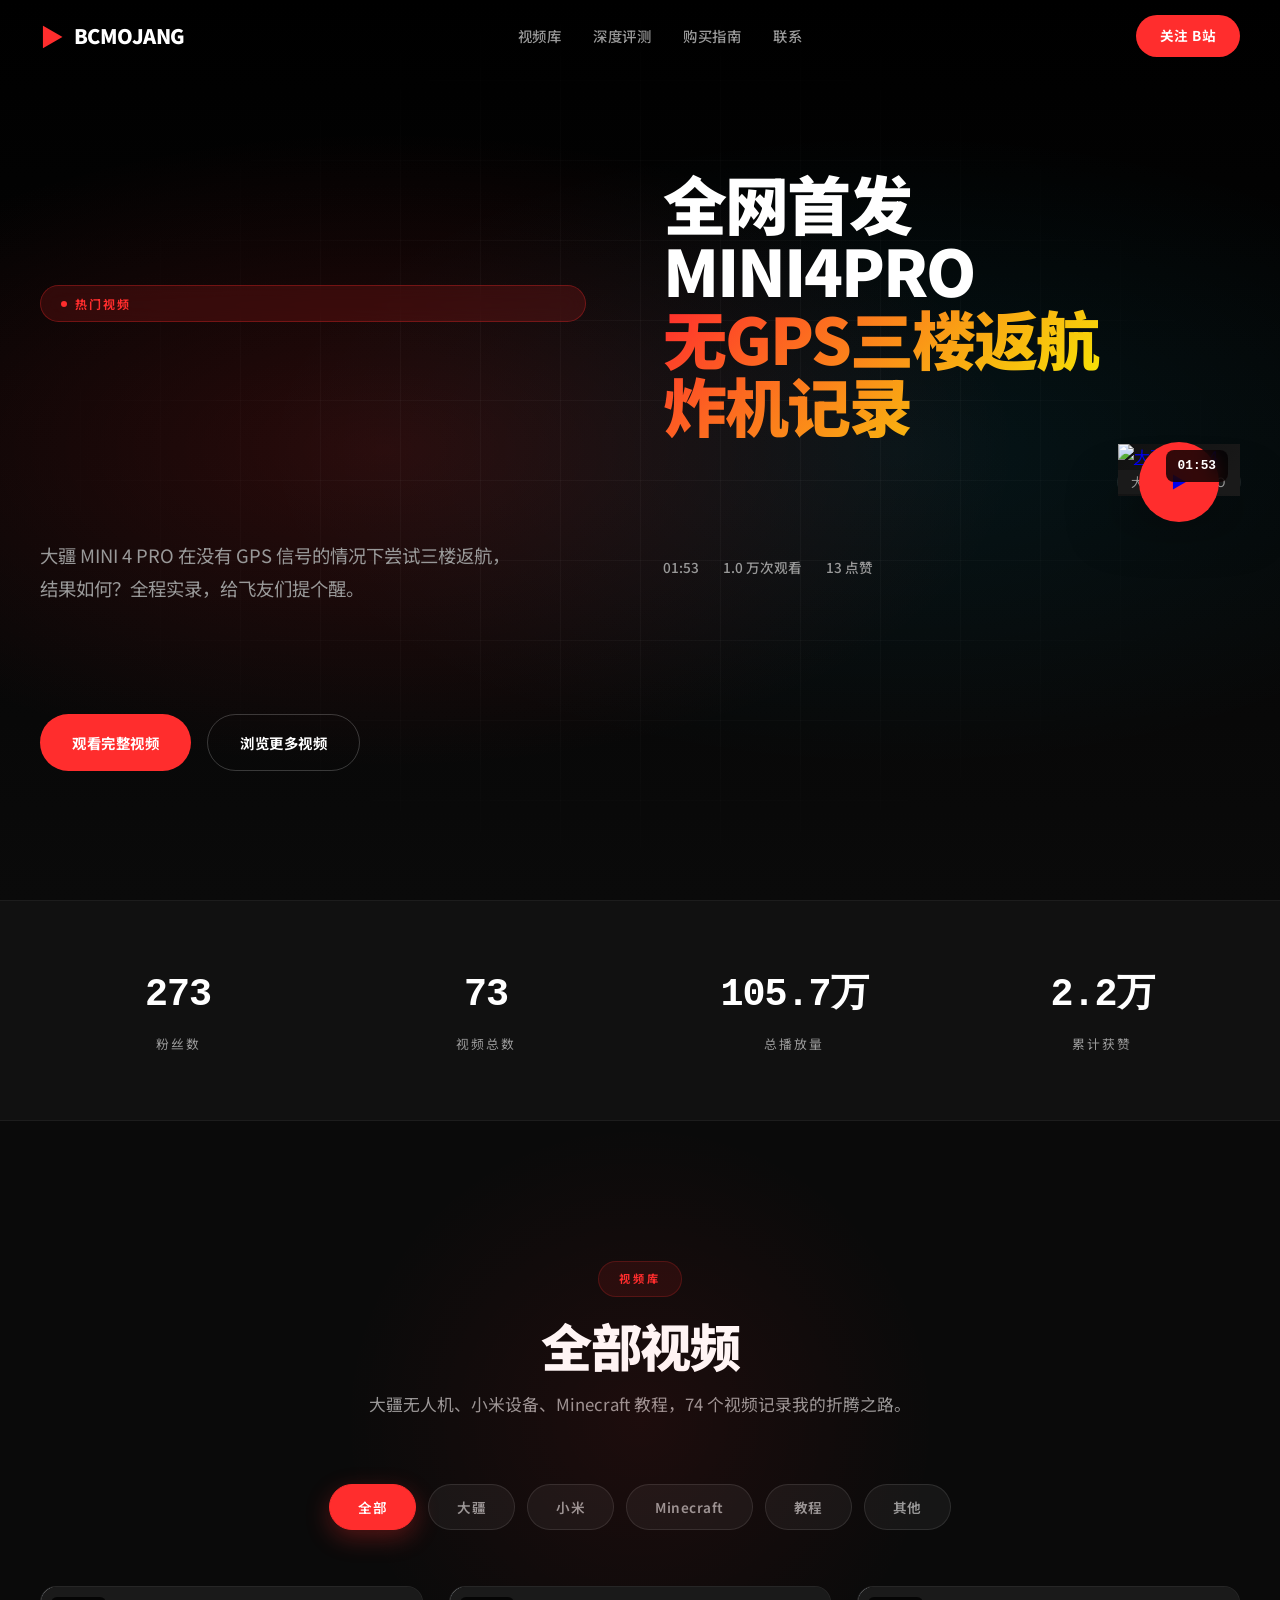
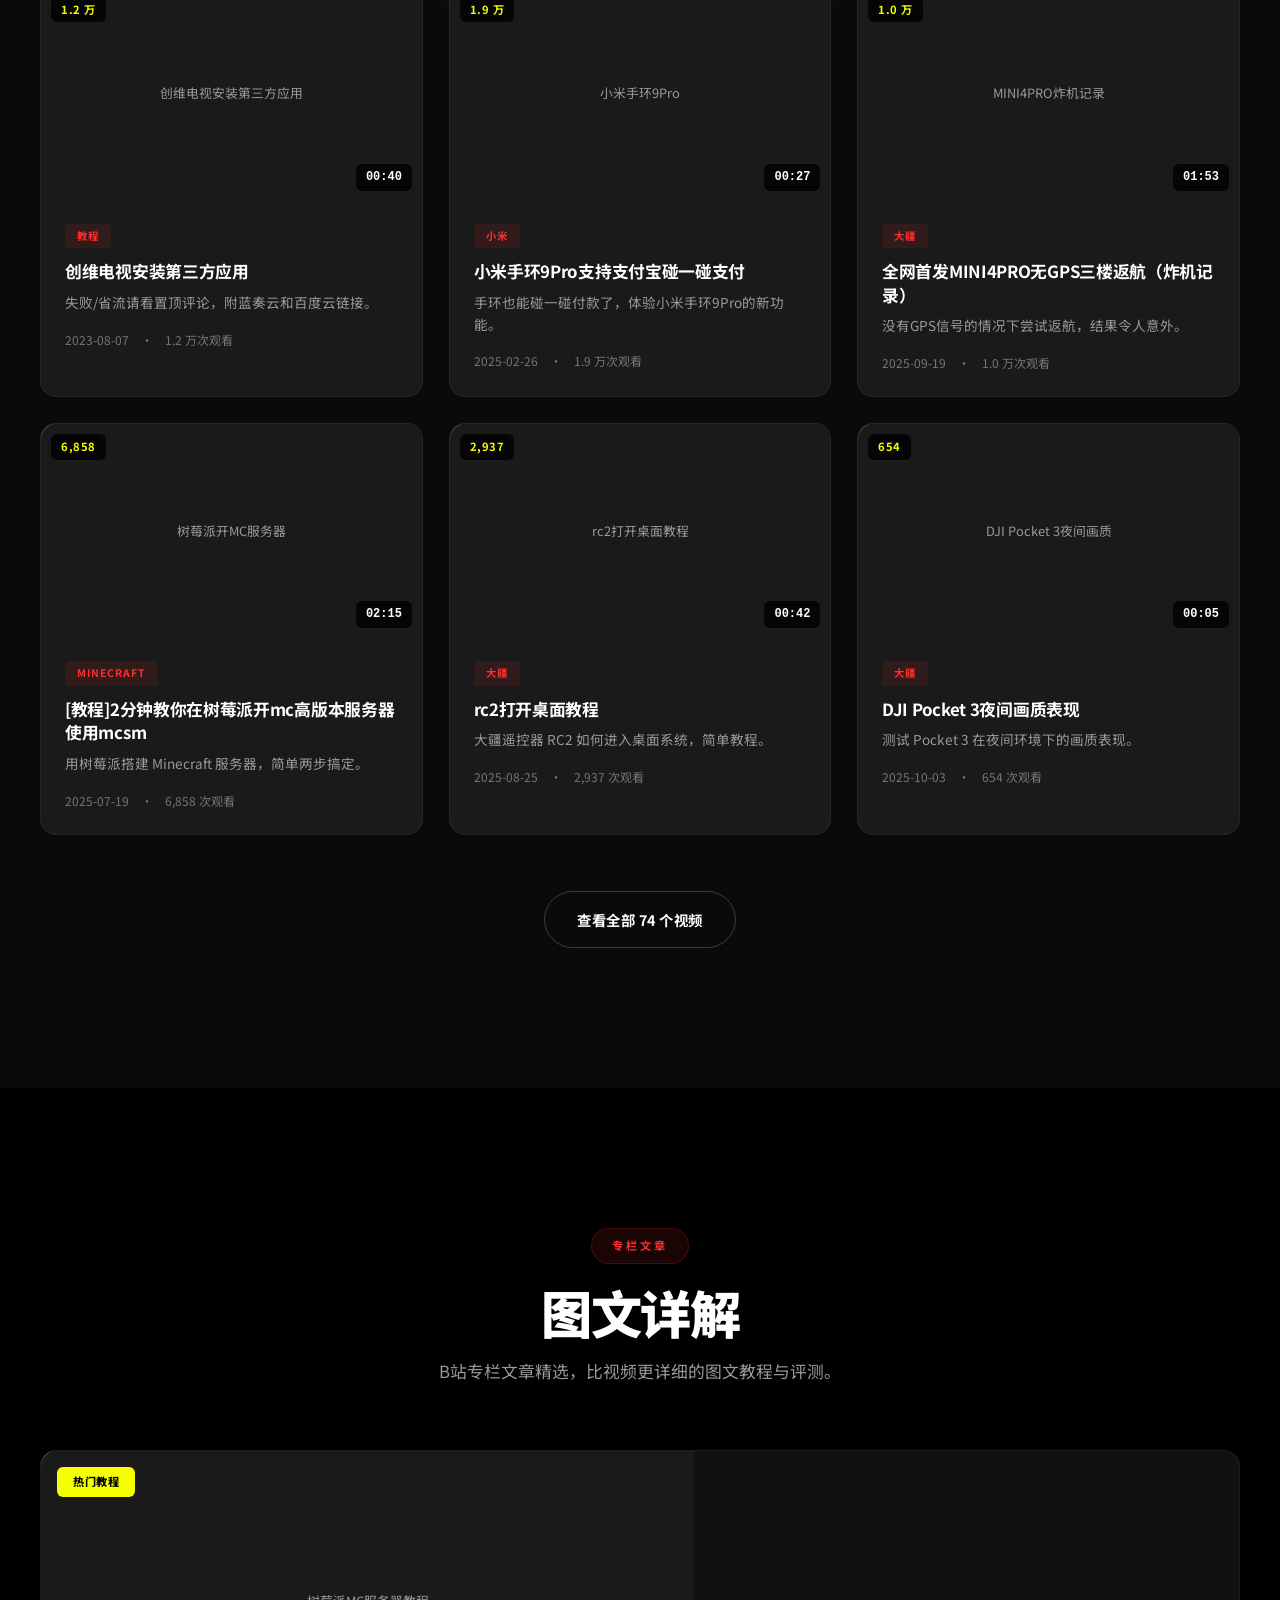
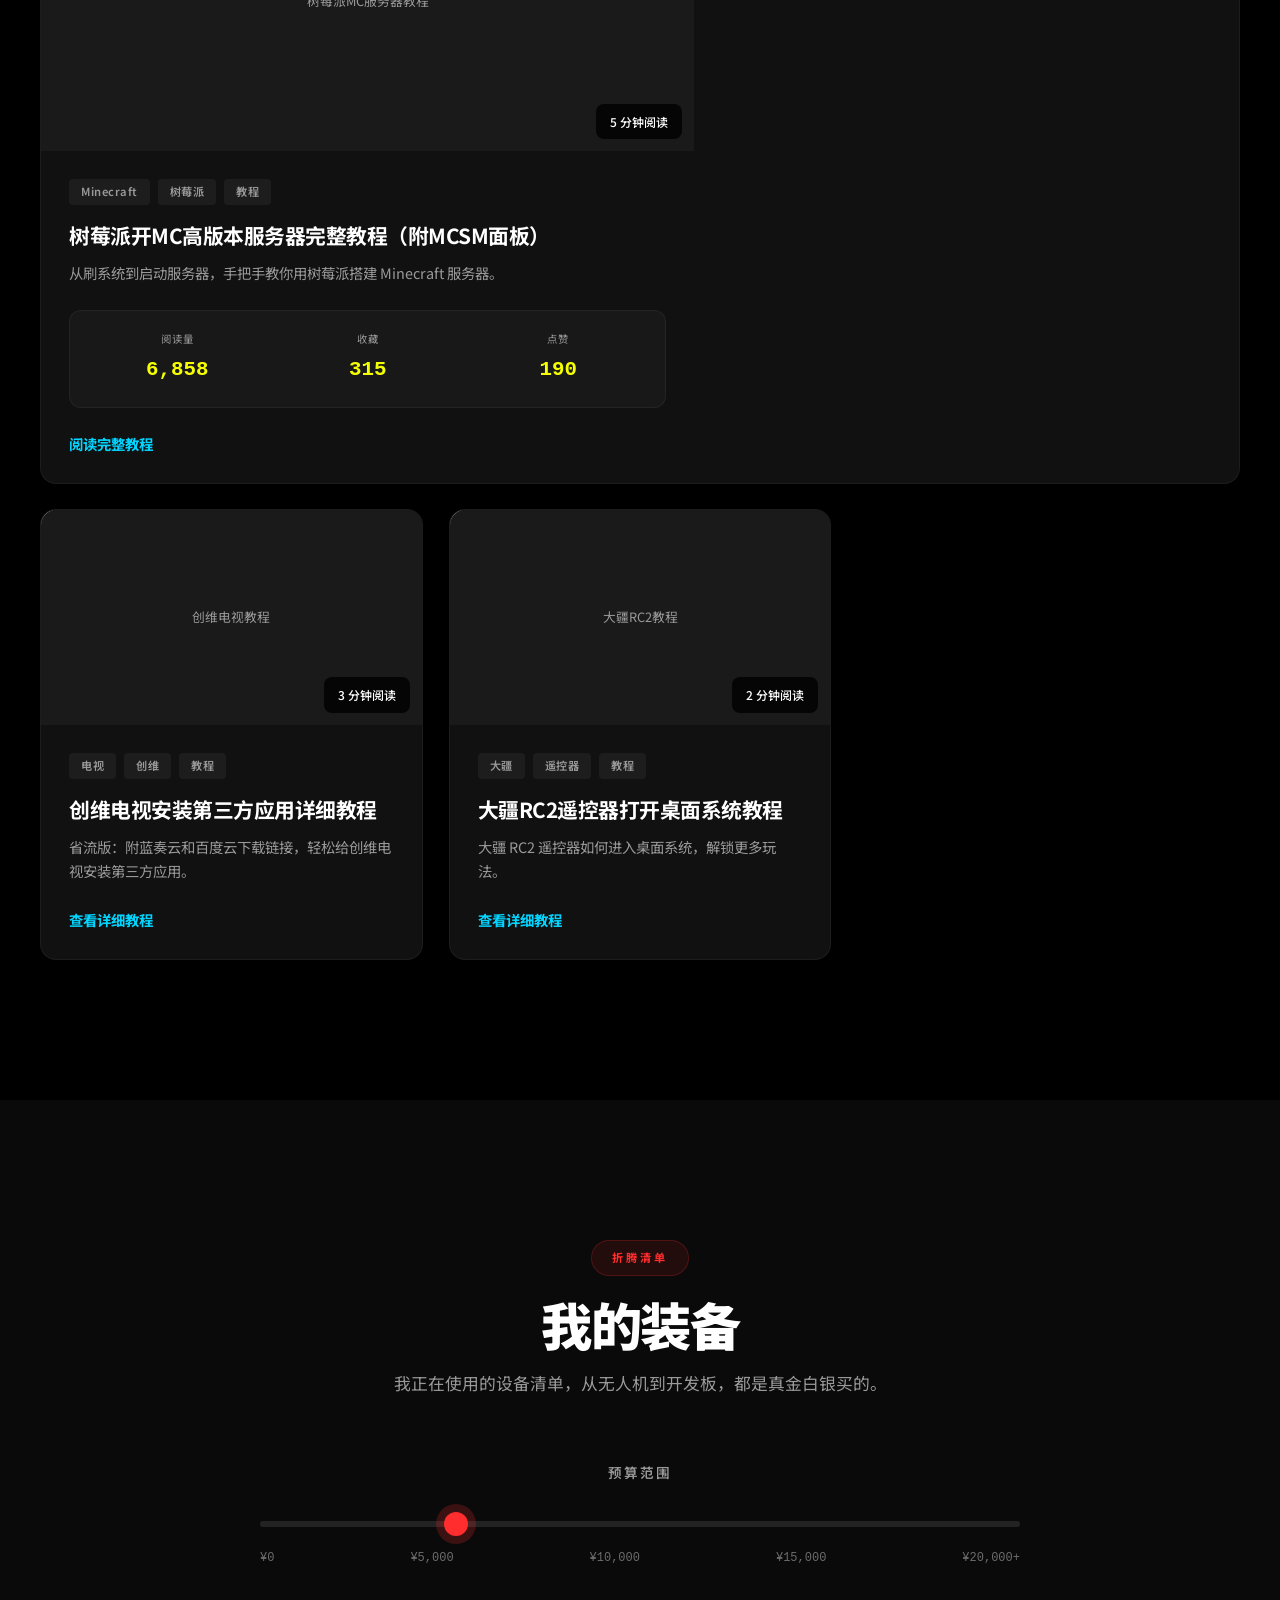
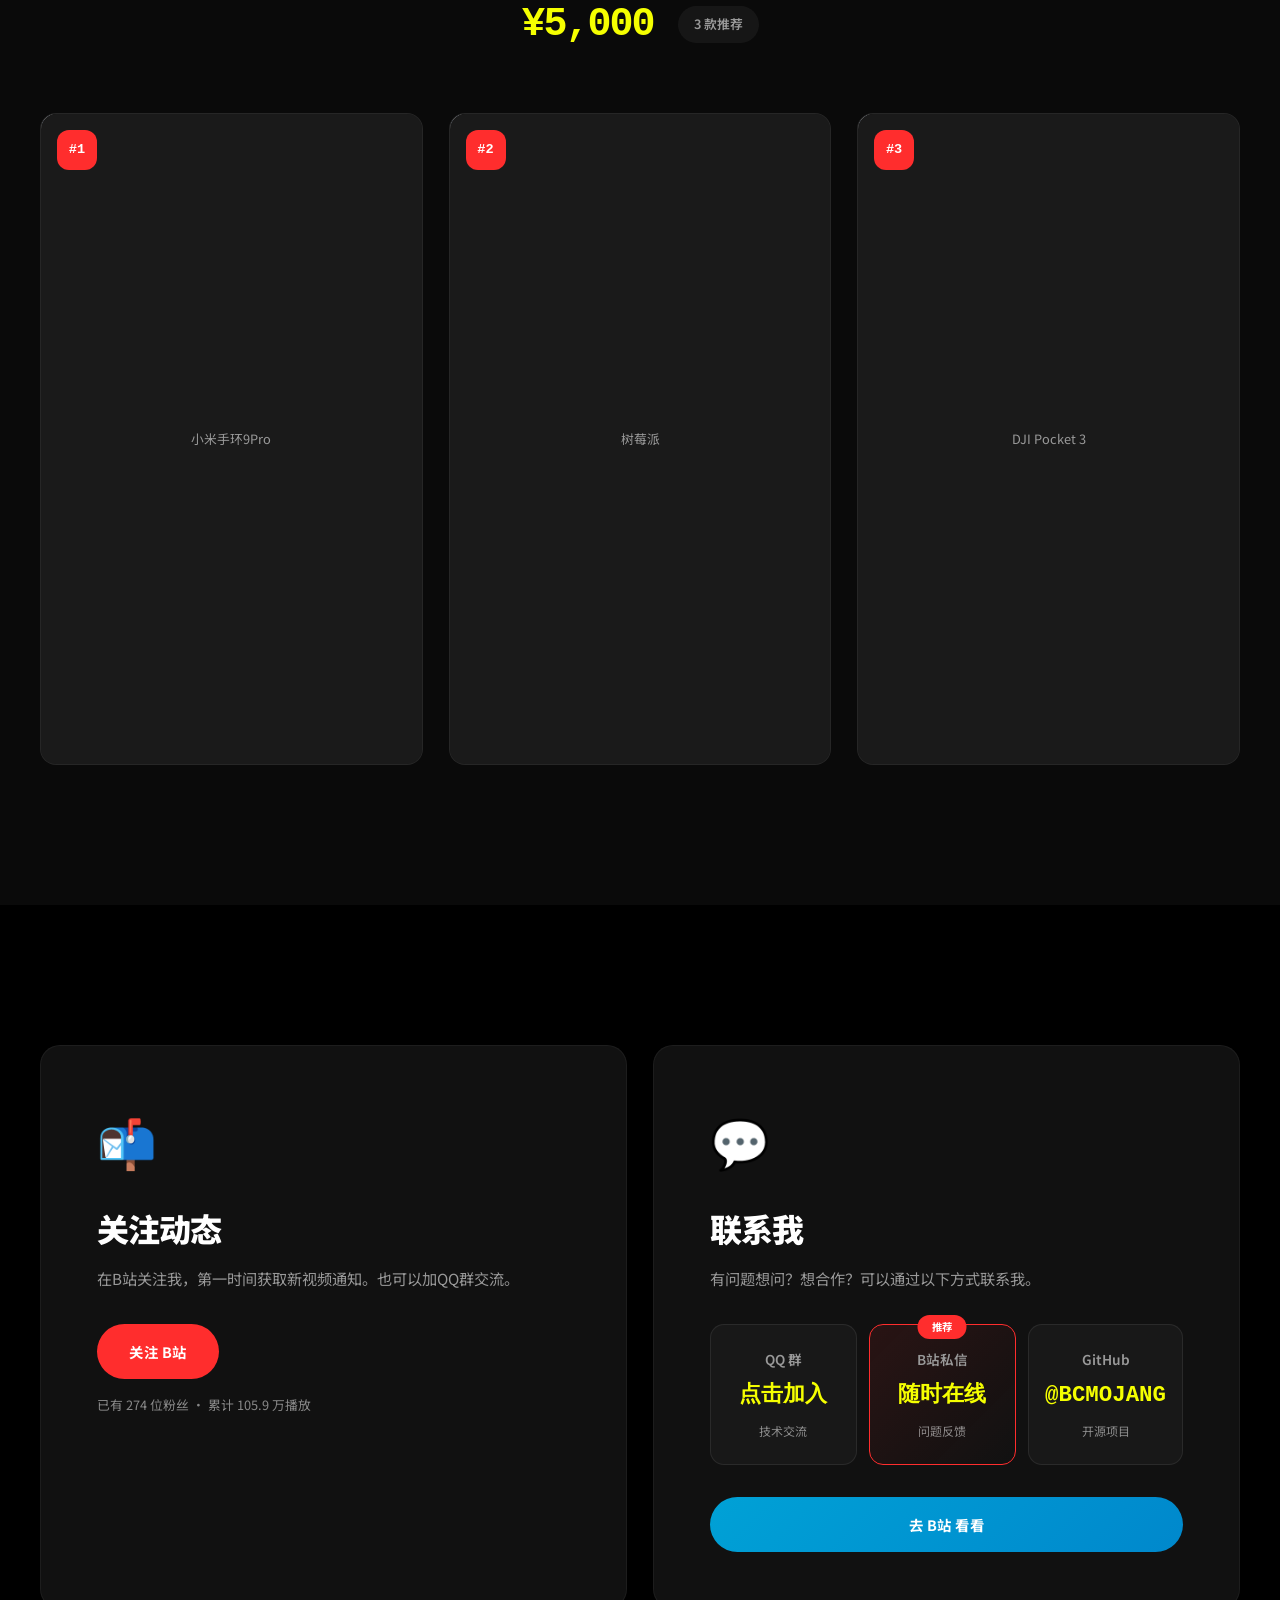
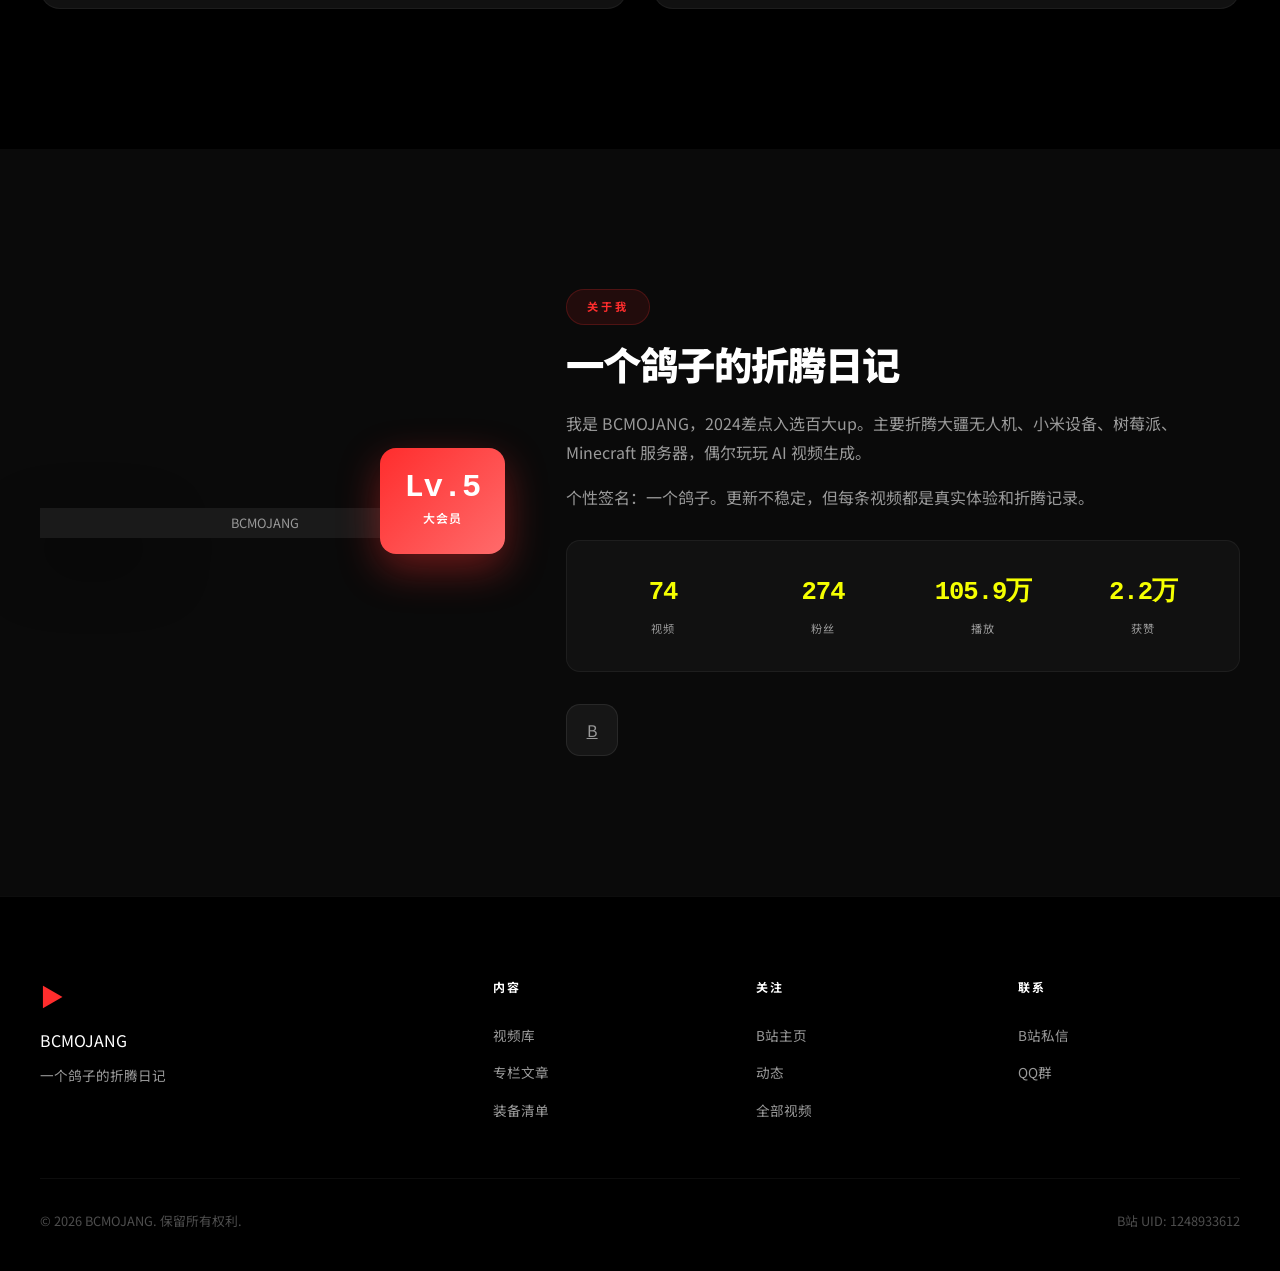
==== commit f95b8f3d: "Add files via upload" ====
--- a/index.html
+++ b/index.html
@@ -1,890 +1,482 @@
-<!DOCTYPE html>
-<html lang="zh-CN">
-<head>
-    <meta charset="UTF-8">
-    <meta name="viewport" content="width=device-width, initial-scale=1.0">
-    <title>BCMOJANG | 科技·无人机·折�?- 一个鸽子的创作空间</title>
-    <meta name="description" content="BCMOJANG 的个人网站，大疆无人机、小米设备、Minecraft 教程、AI 视频生成�?024差点入选百大up�?>
-    <meta name="referrer" content="no-referrer">
-    <link rel="preconnect" href="https://fonts.googleapis.com">
-    <link rel="preconnect" href="https://fonts.gstatic.com" crossorigin>
-    <link href="https://fonts.googleapis.com/css2?family=Noto+Sans+SC:wght@400;500;700;900&display=swap" rel="stylesheet">
-    <link rel="stylesheet" href="styles.css">
-    <link rel="icon" href="data:image/svg+xml,<svg xmlns=%22http://www.w3.org/2000/svg%22 viewBox=%220 0 100 100%22><text y=%22.9em%22 font-size=%2290%22>🎬</text></svg>">
-    <style>
-        /* Inline critical CSS for loader */
-        .page-loader {
-            position: fixed;
-            inset: 0;
-            background: #000;
-            z-index: 10000;
-            display: flex;
-            align-items: center;
-            justify-content: center;
-            transition: opacity 0.6s cubic-bezier(0.16, 1, 0.3, 1), visibility 0.6s;
-        }
-        .page-loader.loaded {
-            opacity: 0;
-            visibility: hidden;
-            pointer-events: none;
-        }
-        .loader-text {
-            font-size: 3rem;
-            font-weight: 900;
-            color: #fff;
-        }
-    </style>
-</head>
-<body>
-    <!-- Page Loader -->
-    <div class="page-loader" id="pageLoader">
-        <div class="loader-text">BCMOJANG</div>
-    </div>
-
-    <!-- Scroll Progress -->
-    <div class="scroll-progress"></div>
-
-    <!-- Film Grain Overlay -->
-    <div class="film-grain" aria-hidden="true"></div>
-
-    <!-- Navigation -->
-    <nav class="nav" id="mainNav">
-        <div class="nav-inner">
-            <a href="#" class="nav-logo">
-                <span class="logo-icon">�?/span>
-                <span class="logo-text">BCMOJANG</span>
-            </a>
-            <div class="nav-links">
-                <a href="#videos" class="nav-link">视频�?/a>
-                <a href="#reviews" class="nav-link">深度评测</a>
-                <a href="#recommendations" class="nav-link">购买指南</a>
-                <a href="#contact" class="nav-link">联系</a>
-            </div>
-            <a href="https://space.bilibili.com/1248933612" class="nav-cta" target="_blank" rel="noopener">
-                <svg width="20" height="20" viewBox="0 0 24 24" fill="currentColor">
-                    <path d="M17.813 4.653h.854c1.51.054 2.769.578 3.773 1.574 1.004.995 1.524 2.249 1.56 3.76v7.36c-.036 1.51-.556 2.769-1.56 3.773s-2.262 1.524-3.773 1.56H5.333c-1.51-.036-2.769-.556-3.773-1.56S.036 18.858 0 17.347v-7.36c.036-1.511.556-2.765 1.56-3.76 1.004-.996 2.262-1.52 3.773-1.574h.774l-1.174-1.12a1.234 1.234 0 0 1-.373-.906c0-.356.124-.658.373-.907l.027-.027c.267-.249.573-.373.92-.373.347 0 .653.124.92.373L9.653 4.44c.071.071.134.142.187.213h4.267a.836.836 0 0 1 .16-.213l2.853-2.747c.267-.249.573-.373.92-.373.347 0 .662.151.929.4.267.249.391.551.391.907 0 .355-.124.657-.373.906zM5.333 7.24c-.746.018-1.373.276-1.88.773-.506.498-.769 1.13-.786 1.894v7.52c.017.764.28 1.395.786 1.893.507.498 1.134.756 1.88.773h13.334c.746-.017 1.373-.275 1.88-.773.506-.498.769-1.129.786-1.893v-7.52c-.017-.765-.28-1.396-.786-1.894-.507-.497-1.134-.755-1.88-.773zM8 11.107c.373 0 .684.124.933.373.25.249.383.569.4.96v1.173c-.017.391-.15.711-.4.96-.249.25-.56.374-.933.374s-.684-.125-.933-.374c-.25-.249-.383-.569-.4-.96V12.44c0-.373.129-.689.386-.947.258-.257.574-.386.947-.386zm8 0c.373 0 .684.124.933.373.25.249.383.569.4.96v1.173c-.017.391-.15.711-.4.96-.249.25-.56.374-.933.374s-.684-.125-.933-.374c-.25-.249-.383-.569-.4-.96V12.44c.017-.391.15-.711.4-.96.249-.249.56-.373.933-.373z"/>
-                </svg>
-                关注 B�?            </a>
-            <button class="nav-toggle" id="navToggle" aria-label="菜单">
-                <span></span><span></span><span></span>
-            </button>
-        </div>
-    </nav>
-
-    <!-- Mobile Menu -->
-    <div class="mobile-menu" id="mobileMenu">
-        <a href="#videos" class="mobile-link">视频�?/a>
-        <a href="#reviews" class="mobile-link">深度评测</a>
-        <a href="#recommendations" class="mobile-link">购买指南</a>
-        <a href="#contact" class="mobile-link">联系</a>
-        <a href="https://space.bilibili.com/1248933612" class="mobile-link cta" target="_blank">关注 B站频�?/a>
-    </div>
-
-    <!-- Hero Section -->
-    <section class="hero" id="hero">
-        <div class="hero-bg">
-            <div class="hero-gradient"></div>
-            <div class="hero-grid"></div>
-        </div>
-        <div class="hero-content">
-            <div class="hero-badge">热门视频</div>
-            <h1 class="hero-title">
-                <span class="title-line">全网首发 MINI4PRO</span>
-                <span class="title-line accent">无GPS三楼返航炸机记录</span>
-            </h1>
-            <p class="hero-desc">大疆 MINI 4 PRO 在没�?GPS 信号的情况下尝试三楼返航，结果如何？全程实录，给飞友们提个醒�?/p>
-            <div class="hero-meta">
-                <span class="meta-item">
-                    <svg width="16" height="16" viewBox="0 0 24 24" fill="none" stroke="currentColor" stroke-width="2">
-                        <circle cx="12" cy="12" r="10"/><polyline points="12 6 12 12 16 14"/>
-                    </svg>
-                    01:53
-                </span>
-                <span class="meta-item">
-                    <svg width="16" height="16" viewBox="0 0 24 24" fill="none" stroke="currentColor" stroke-width="2">
-                        <path d="M1 12s4-8 11-8 11 8 11 8-4 8-11 8-11-8-11-8z"/><circle cx="12" cy="12" r="3"/>
-                    </svg>
-                    1.0 万次观看
-                </span>
-                <span class="meta-item">
-                    <svg width="16" height="16" viewBox="0 0 24 24" fill="none" stroke="currentColor" stroke-width="2">
-                        <path d="M14 9V5a3 3 0 0 0-3-3l-4 9v11h11.28a2 2 0 0 0 2-1.7l1.38-9a2 2 0 0 0-2-2.3zM7 22H4a2 2 0 0 1-2-2v-7a2 2 0 0 1 2-2h3"/>
-                    </svg>
-                    13 点赞
-                </span>
-            </div>
-            <div class="hero-actions">
-                <a href="https://www.bilibili.com/video/BV1LQWGzzEFR/" class="btn btn-primary" target="_blank">
-                    <svg width="20" height="20" viewBox="0 0 24 24" fill="currentColor">
-                        <polygon points="5 3 19 12 5 21 5 3"/>
-                    </svg>
-                    观看完整视频
-                </a>
-                <a href="#videos" class="btn btn-outline">浏览更多视频</a>
-            </div>
-        </div>
-        <div class="hero-thumbnail" id="heroThumbnail">
-            <a href="https://www.bilibili.com/video/BV1LQWGzzEFR/" target="_blank" class="thumbnail-wrapper">
-                <img src="https://i0.hdslb.com/bfs/archive/e8567cb0cf0b339da4cab79dc252753e503618f9.jpg@960w_540h_1c" 
-                     alt="大疆 MINI 4 PRO 炸机记录" loading="eager" referrerpolicy="no-referrer">
-                <div class="thumbnail-play">
-                    <svg width="64" height="64" viewBox="0 0 24 24" fill="white">
-                        <polygon points="5 3 19 12 5 21 5 3"/>
-                    </svg>
-                </div>
-                <div class="thumbnail-duration">01:53</div>
-            </a>
-        </div>
-    </section>
-
-    <!-- Stats Bar -->
-    <section class="stats-bar">
-        <div class="stats-inner">
-            <a href="https://space.bilibili.com/1248933612/relation/fans" class="stat" target="_blank">
-                <span class="stat-number" data-target="274">0</span>
-                <span class="stat-label">粉丝�?/span>
-            </a>
-            <a href="https://space.bilibili.com/1248933612/video" class="stat" target="_blank">
-                <span class="stat-number" data-target="74">0</span>
-                <span class="stat-label">视频总数</span>
-            </a>
-            <a href="https://space.bilibili.com/1248933612" class="stat" target="_blank">
-                <span class="stat-number" data-target="1059000">0</span>
-                <span class="stat-label">总播放量</span>
-            </a>
-            <a href="https://space.bilibili.com/1248933612" class="stat" target="_blank">
-                <span class="stat-number" data-target="22302">0</span>
-                <span class="stat-label">累计获赞</span>
-            </a>
-        </div>
-    </section>
-
-    <!-- Video Library Section -->
-    <section class="section videos-section" id="videos" data-section-color="red">
-        <div class="section-header">
-            <div class="section-label">视频�?/div>
-            <h2 class="section-title">全部视频</h2>
-            <p class="section-desc">大疆无人机、小米设备、Minecraft 教程、AI 视频生成�?4 个视频记录我的折腾之路�?/p>
-        </div>
-
-        <!-- Category Filters -->
-        <div class="filters" id="videoFilters">
-            <button class="filter-btn active" data-category="all">全部</button>
-            <button class="filter-btn" data-category="dji">大疆</button>
-            <button class="filter-btn" data-category="xiaomi">小米</button>
-            <button class="filter-btn" data-category="mc">Minecraft</button>
-            <button class="filter-btn" data-category="tutorial">教程</button>
-            <button class="filter-btn" data-category="other">其他</button>
-        </div>
-
-        <!-- Video Grid -->
-        <div class="video-grid" id="videoGrid">
-            <article class="video-card" data-category="tutorial">
-                <a href="https://www.bilibili.com/video/BV1Rp4y137md" class="card-link" target="_blank">
-                    <div class="card-thumbnail">
-                        <img src="https://i2.hdslb.com/bfs/archive/88689a10213f19d96beaf1963c2434285e2a24cc.jpg@640w_360h_1c" 
-                             alt="创维电视安装第三方应�? loading="lazy" referrerpolicy="no-referrer">
-                        <div class="card-play">�?/div>
-                        <div class="card-duration">00:40</div>
-                        <div class="card-views">1.2 �?/div>
-                    </div>
-                    <div class="card-body">
-                        <div class="card-category">教程</div>
-                        <h3 class="card-title">创维电视安装第三方应�?/h3>
-                        <p class="card-excerpt">失败/省流请看置顶评论，附蓝奏云和百度云链接�?/p>
-                        <div class="card-meta">
-                            <span>2023-08-07</span>
-                            <span>·</span>
-                            <span>1.2 万次观看</span>
-                        </div>
-                    </div>
-                </a>
-            </article>
-
-            <article class="video-card" data-category="xiaomi">
-                <a href="https://www.bilibili.com/video/BV1Uif8BjE1h" class="card-link" target="_blank">
-                    <div class="card-thumbnail">
-                        <img src="https://i1.hdslb.com/bfs/archive/364976075e4673410cba4883214c0537447200e1.jpg@640w_360h_1c" 
-                             alt="小米手环9Pro" loading="lazy" referrerpolicy="no-referrer">
-                        <div class="card-play">�?/div>
-                        <div class="card-duration">00:27</div>
-                        <div class="card-views">1.9 �?/div>
-                    </div>
-                    <div class="card-body">
-                        <div class="card-category">小米</div>
-                        <h3 class="card-title">小米手环9Pro支持支付宝碰一碰支�?/h3>
-                        <p class="card-excerpt">手环也能碰一碰付款了，体验小米手�?Pro的新功能�?/p>
-                        <div class="card-meta">
-                            <span>2025-02-26</span>
-                            <span>·</span>
-                            <span>1.9 万次观看</span>
-                        </div>
-                    </div>
-                </a>
-            </article>
-
-            <article class="video-card" data-category="dji">
-                <a href="https://www.bilibili.com/video/BV1LQWGzzEFR" class="card-link" target="_blank">
-                    <div class="card-thumbnail">
-                        <img src="https://i0.hdslb.com/bfs/archive/e8567cb0cf0b339da4cab79dc252753e503618f9.jpg@640w_360h_1c" 
-                             alt="MINI4PRO炸机记录" loading="lazy" referrerpolicy="no-referrer">
-                        <div class="card-play">�?/div>
-                        <div class="card-duration">01:53</div>
-                        <div class="card-views">1.0 �?/div>
-                    </div>
-                    <div class="card-body">
-                        <div class="card-category">大疆</div>
-                        <h3 class="card-title">全网首发MINI4PRO无GPS三楼返航（炸机记录）</h3>
-                        <p class="card-excerpt">没有GPS信号的情况下尝试返航，结果令人意外�?/p>
-                        <div class="card-meta">
-                            <span>2025-09-19</span>
-                            <span>·</span>
-                            <span>1.0 万次观看</span>
-                        </div>
-                    </div>
-                </a>
-            </article>
-
-            <article class="video-card" data-category="mc">
-                <a href="https://www.bilibili.com/video/BV1ucuRzCEbh" class="card-link" target="_blank">
-                    <div class="card-thumbnail">
-                        <img src="https://i0.hdslb.com/bfs/archive/c761dfb1820290f209fa1b831a3d443f610133c4.jpg@640w_360h_1c" 
-                             alt="树莓派开MC服务�? loading="lazy" referrerpolicy="no-referrer">
-                        <div class="card-play">�?/div>
-                        <div class="card-duration">02:15</div>
-                        <div class="card-views">6,858</div>
-                    </div>
-                    <div class="card-body">
-                        <div class="card-category">Minecraft</div>
-                        <h3 class="card-title">[教程]2分钟教你在树莓派开mc高版本服务器使用mcsm</h3>
-                        <p class="card-excerpt">用树莓派搭建 Minecraft 服务器，简单两步搞定�?/p>
-                        <div class="card-meta">
-                            <span>2025-07-19</span>
-                            <span>·</span>
-                            <span>6,858 次观�?/span>
-                        </div>
-                    </div>
-                </a>
-            </article>
-
-            <article class="video-card" data-category="dji">
-                <a href="https://www.bilibili.com/video/BV1MxedzkE9b" class="card-link" target="_blank">
-                    <div class="card-thumbnail">
-                        <img src="https://i1.hdslb.com/bfs/archive/4fb19ee63c39cb5b8b0ea17d885b79e37c2fe085.jpg@640w_360h_1c" 
-                             alt="rc2打开桌面教程" loading="lazy" referrerpolicy="no-referrer">
-                        <div class="card-play">�?/div>
-                        <div class="card-duration">00:42</div>
-                        <div class="card-views">2,937</div>
-                    </div>
-                    <div class="card-body">
-                        <div class="card-category">大疆</div>
-                        <h3 class="card-title">rc2打开桌面教程</h3>
-                        <p class="card-excerpt">大疆遥控�?RC2 如何进入桌面系统，简单教程�?/p>
-                        <div class="card-meta">
-                            <span>2025-08-25</span>
-                            <span>·</span>
-                            <span>2,937 次观�?/span>
-                        </div>
-                    </div>
-                </a>
-            </article>
-
-            <article class="video-card" data-category="dji">
-                <a href="https://www.bilibili.com/video/BV1skHKzeEZ7" class="card-link" target="_blank">
-                    <div class="card-thumbnail">
-                        <img src="https://i0.hdslb.com/bfs/archive/fbf64d76522b886574c41715ef7785d3c24d5f85.jpg@640w_360h_1c" 
-                             alt="DJI Pocket 3夜间画质" loading="lazy" referrerpolicy="no-referrer">
-                        <div class="card-play">�?/div>
-                        <div class="card-duration">00:05</div>
-                        <div class="card-views">654</div>
-                    </div>
-                    <div class="card-body">
-                        <div class="card-category">大疆</div>
-                        <h3 class="card-title">DJI Pocket 3夜间画质表现</h3>
-                        <p class="card-excerpt">测试 Pocket 3 在夜间环境下的画质表现�?/p>
-                        <div class="card-meta">
-                            <span>2025-10-03</span>
-                            <span>·</span>
-                            <span>654 次观�?/span>
-                        </div>
-                    </div>
-                </a>
-            </article>
-        </div>
-
-        <div class="section-cta">
-            <a href="https://space.bilibili.com/1248933612/video" class="btn btn-outline" target="_blank">
-                查看全部 74 个视�?                <svg width="16" height="16" viewBox="0 0 24 24" fill="none" stroke="currentColor" stroke-width="2">
-                    <line x1="5" y1="12" x2="19" y2="12"/><polyline points="12 5 19 12 12 19"/>
-                </svg>
-            </a>
-        </div>
-    </section>
-
-    <!-- Reviews Section -->
-    <section class="section reviews-section" id="reviews" data-section-color="blue">
-        <div class="section-header">
-            <div class="section-label">专栏文章</div>
-            <h2 class="section-title">图文详解</h2>
-            <p class="section-desc">B站专栏文章精选，比视频更详细的图文教程与评测�?/p>
-        </div>
-
-        <div class="reviews-grid">
-            <article class="review-card featured">
-                <a href="https://www.bilibili.com/read/cv36043724" class="review-link-wrapper" target="_blank">
-                    <div class="review-thumbnail">
-                        <img src="https://i0.hdslb.com/bfs/archive/c761dfb1820290f209fa1b831a3d443f610133c4.jpg@800w_450h_1c" 
-                             alt="树莓派MC服务器教�? loading="lazy" referrerpolicy="no-referrer">
-                        <div class="review-badge">热门教程</div>
-                        <div class="review-read-time">
-                            <svg width="14" height="14" viewBox="0 0 24 24" fill="none" stroke="currentColor" stroke-width="2">
-                                <path d="M2 3h6a4 4 0 0 1 4 4v14a3 3 0 0 0-3-3H2z"/><path d="M22 3h-6a4 4 0 0 0-4 4v14a3 3 0 0 1 3-3h7z"/>
-                            </svg>
-                            5 分钟阅读
-                        </div>
-                    </div>
-                    <div class="review-body">
-                        <div class="review-tags">
-                            <span class="tag">Minecraft</span>
-                            <span class="tag">树莓�?/span>
-                            <span class="tag">教程</span>
-                        </div>
-                        <h3 class="review-title">树莓派开MC高版本服务器完整教程（附MCSM面板�?/h3>
-                        <p class="review-excerpt">从刷系统到启动服务器，手把手教你用树莓派搭建 Minecraft 服务器�?/p>
-                        <div class="review-highlights">
-                            <div class="highlight">
-                                <span class="highlight-label">阅读�?/span>
-                                <span class="highlight-value">6,858</span>
-                            </div>
-                            <div class="highlight">
-                                <span class="highlight-label">收藏</span>
-                                <span class="highlight-value">315</span>
-                            </div>
-                            <div class="highlight">
-                                <span class="highlight-label">点赞</span>
-                                <span class="highlight-value">190</span>
-                            </div>
-                        </div>
-                        <span class="review-link">
-                            阅读完整教程
-                            <svg width="16" height="16" viewBox="0 0 24 24" fill="none" stroke="currentColor" stroke-width="2">
-                                <line x1="5" y1="12" x2="19" y2="12"/><polyline points="12 5 19 12 12 19"/>
-                            </svg>
-                        </span>
-                    </div>
-                </a>
-            </article>
-
-            <article class="review-card">
-                <a href="https://www.bilibili.com/video/BV1Rp4y137md" class="review-link-wrapper" target="_blank">
-                    <div class="review-thumbnail">
-                        <img src="https://i2.hdslb.com/bfs/archive/88689a10213f19d96beaf1963c2434285e2a24cc.jpg@800w_450h_1c" 
-                             alt="创维电视教程" loading="lazy" referrerpolicy="no-referrer">
-                        <div class="review-read-time">
-                            <svg width="14" height="14" viewBox="0 0 24 24" fill="none" stroke="currentColor" stroke-width="2">
-                                <path d="M2 3h6a4 4 0 0 1 4 4v14a3 3 0 0 0-3-3H2z"/><path d="M22 3h-6a4 4 0 0 0-4 4v14a3 3 0 0 1 3-3h7z"/>
-                            </svg>
-                            3 分钟阅读
-                        </div>
-                    </div>
-                    <div class="review-body">
-                        <div class="review-tags">
-                            <span class="tag">电视</span>
-                            <span class="tag">创维</span>
-                            <span class="tag">教程</span>
-                        </div>
-                        <h3 class="review-title">创维电视安装第三方应用详细教�?/h3>
-                        <p class="review-excerpt">省流版：附蓝奏云和百度云下载链接，轻松给创维电视安装第三方应用�?/p>
-                        <span class="review-link">
-                            查看详细教程
-                            <svg width="16" height="16" viewBox="0 0 24 24" fill="none" stroke="currentColor" stroke-width="2">
-                                <line x1="5" y1="12" x2="19" y2="12"/><polyline points="12 5 19 12 12 19"/>
-                            </svg>
-                        </span>
-                    </div>
-                </a>
-            </article>
-
-            <article class="review-card">
-                <a href="https://www.bilibili.com/video/BV1MxedzkE9b" class="review-link-wrapper" target="_blank">
-                    <div class="review-thumbnail">
-                        <img src="https://i1.hdslb.com/bfs/archive/4fb19ee63c39cb5b8b0ea17d885b79e37c2fe085.jpg@800w_450h_1c" 
-                             alt="大疆RC2教程" loading="lazy" referrerpolicy="no-referrer">
-                        <div class="review-read-time">
-                            <svg width="14" height="14" viewBox="0 0 24 24" fill="none" stroke="currentColor" stroke-width="2">
-                                <path d="M2 3h6a4 4 0 0 1 4 4v14a3 3 0 0 0-3-3H2z"/><path d="M22 3h-6a4 4 0 0 0-4 4v14a3 3 0 0 1 3-3h7z"/>
-                            </svg>
-                            2 分钟阅读
-                        </div>
-                    </div>
-                    <div class="review-body">
-                        <div class="review-tags">
-                            <span class="tag">大疆</span>
-                            <span class="tag">遥控�?/span>
-                            <span class="tag">教程</span>
-                        </div>
-                        <h3 class="review-title">大疆RC2遥控器打开桌面系统教程</h3>
-                        <p class="review-excerpt">大疆 RC2 遥控器如何进入桌面系统，解锁更多玩法�?/p>
-                        <span class="review-link">
-                            查看详细教程
-                            <svg width="16" height="16" viewBox="0 0 24 24" fill="none" stroke="currentColor" stroke-width="2">
-                                <line x1="5" y1="12" x2="19" y2="12"/><polyline points="12 5 19 12 12 19"/>
-                            </svg>
-                        </span>
-                    </div>
-                </a>
-            </article>
-        </div>
-    </section>
-
-    <!-- Recommendations Section -->
-    <section class="section recommendations-section" id="recommendations" data-section-color="yellow">
-        <div class="section-header">
-            <div class="section-label">折腾清单</div>
-            <h2 class="section-title">我的装备</h2>
-            <p class="section-desc">我正在使用的设备清单，从无人机到开发板，都是真金白银买的�?/p>
-        </div>
-
-        <div class="price-filter">
-            <div class="price-label">预算范围</div>
-            <div class="price-slider-container">
-                <input type="range" class="price-slider" id="priceSlider" 
-                       min="0" max="20000" value="5000" step="500">
-                <div class="price-range-labels">
-                    <span>¥0</span>
-                    <span>¥5,000</span>
-                    <span>¥10,000</span>
-                    <span>¥15,000</span>
-                    <span>¥20,000+</span>
-                </div>
-            </div>
-            <div class="price-display">
-                <span class="price-current" id="priceDisplay">¥5,000</span>
-                <span class="price-count" id="priceCount">3 款推�?/span>
-            </div>
-        </div>
-
-        <div class="recommendations-grid" id="recommendationsGrid">
-            <a href="https://www.bilibili.com/video/BV1Uif8BjE1h" class="rec-card" data-price="299" target="_blank">
-                <div class="rec-rank">#1</div>
-                <div class="rec-image">
-                    <img src="https://images.unsplash.com/photo-1544117519-31a4b719223d?w=400&h=400&fit=crop" 
-                         alt="小米手环9Pro" loading="lazy" referrerpolicy="no-referrer">
-                </div>
-                <div class="rec-body">
-                    <div class="rec-category">穿戴设备</div>
-                    <h3 class="rec-title">小米手环 9 Pro</h3>
-                    <p class="rec-reason">支持支付宝碰一碰支付，性价比超高�?/p>
-                    <div class="rec-price">¥299</div>
-                    <div class="rec-verdict">
-                        <span class="verdict-label">推荐指数</span>
-                        <span class="verdict-score">8.5/10</span>
-                    </div>
-                </div>
-            </a>
-
-            <a href="https://www.bilibili.com/video/BV1ucuRzCEbh" class="rec-card" data-price="599" target="_blank">
-                <div class="rec-rank">#2</div>
-                <div class="rec-image">
-                    <img src="https://images.unsplash.com/photo-1587573089734-599dca81d1c3?w=400&h=400&fit=crop" 
-                         alt="树莓�? loading="lazy" referrerpolicy="no-referrer">
-                </div>
-                <div class="rec-body">
-                    <div class="rec-category">开发板</div>
-                    <h3 class="rec-title">树莓�?5</h3>
-                    <p class="rec-reason">开MC服务器、NAS、智能家居中枢，万能小盒子�?/p>
-                    <div class="rec-price">¥599</div>
-                    <div class="rec-verdict">
-                        <span class="verdict-label">推荐指数</span>
-                        <span class="verdict-score">9.0/10</span>
-                    </div>
-                </div>
-            </a>
-
-            <a href="https://www.bilibili.com/video/BV1skHKzeEZ7" class="rec-card" data-price="2499" target="_blank">
-                <div class="rec-rank">#3</div>
-                <div class="rec-image">
-                    <img src="https://i0.hdslb.com/bfs/archive/fbf64d76522b886574c41715ef7785d3c24d5f85.jpg@400w_400h_1c" 
-                         alt="DJI Pocket 3" loading="lazy" referrerpolicy="no-referrer">
-                </div>
-                <div class="rec-body">
-                    <div class="rec-category">相机</div>
-                    <h3 class="rec-title">DJI Pocket 3</h3>
-                    <p class="rec-reason">口袋云台相机，夜拍表现出乎意料�?/p>
-                    <div class="rec-price">¥2,499</div>
-                    <div class="rec-verdict">
-                        <span class="verdict-label">推荐指数</span>
-                        <span class="verdict-score">8.8/10</span>
-                    </div>
-                </div>
-            </a>
-
-            <a href="https://www.bilibili.com/video/BV1LQWGzzEFR" class="rec-card" data-price="6388" target="_blank">
-                <div class="rec-rank">#4</div>
-                <div class="rec-image">
-                    <img src="https://i0.hdslb.com/bfs/archive/e8567cb0cf0b339da4cab79dc252753e503618f9.jpg@400w_400h_1c" 
-                         alt="大疆 MINI 4 PRO" loading="lazy" referrerpolicy="no-referrer">
-                </div>
-                <div class="rec-body">
-                    <div class="rec-category">无人�?/div>
-                    <h3 class="rec-title">大疆 MINI 4 PRO</h3>
-                    <p class="rec-reason">轻便小巧，画质够用，入门航拍首选�?/p>
-                    <div class="rec-price">¥6,388</div>
-                    <div class="rec-verdict">
-                        <span class="verdict-label">推荐指数</span>
-                        <span class="verdict-score">8.2/10</span>
-                    </div>
-                </div>
-            </a>
-
-            <a href="https://www.bilibili.com/video/BV1MxedzkE9b" class="rec-card" data-price="5999" target="_blank">
-                <div class="rec-rank">#5</div>
-                <div class="rec-image">
-                    <img src="https://i1.hdslb.com/bfs/archive/4fb19ee63c39cb5b8b0ea17d885b79e37c2fe085.jpg@400w_400h_1c" 
-                         alt="大疆 RC2 遥控�? loading="lazy" referrerpolicy="no-referrer">
-                </div>
-                <div class="rec-body">
-                    <div class="rec-category">遥控�?/div>
-                    <h3 class="rec-title">大疆 RC2 遥控�?/h3>
-                    <p class="rec-reason">自带屏幕，可刷桌面系统，解锁更多玩法�?/p>
-                    <div class="rec-price">¥5,999</div>
-                    <div class="rec-verdict">
-                        <span class="verdict-label">推荐指数</span>
-                        <span class="verdict-score">8.0/10</span>
-                    </div>
-                </div>
-            </a>
-        </div>
-    </section>
-
-    <!-- Contact Section -->
-    <section class="section contact-section" id="contact" data-section-color="white">
-        <div class="contact-grid">
-            <div class="contact-card">
-                <div class="contact-icon">📬</div>
-                <h3 class="contact-title">关注动�?/h3>
-                <p class="contact-desc">在B站关注我，第一时间获取新视频通知。也可以加QQ群交流�?/p>
-                <div style="margin-top: 24px;">
-                    <a href="https://space.bilibili.com/1248933612" class="btn btn-primary" target="_blank">
-                        <svg width="20" height="20" viewBox="0 0 24 24" fill="currentColor">
-                            <path d="M17.813 4.653h.854c1.51.054 2.769.578 3.773 1.574 1.004.995 1.524 2.249 1.56 3.76v7.36c-.036 1.51-.556 2.769-1.56 3.773s-2.262 1.524-3.773 1.56H5.333c-1.51-.036-2.769-.556-3.773-1.56S.036 18.858 0 17.347v-7.36c.036-1.511.556-2.765 1.56-3.76 1.004-.996 2.262-1.52 3.773-1.574h.774l-1.174-1.12a1.234 1.234 0 0 1-.373-.906c0-.356.124-.658.373-.907l.027-.027c.267-.249.573-.373.92-.373.347 0 .653.124.92.373L9.653 4.44c.071.071.134.142.187.213h4.267a.836.836 0 0 1 .16-.213l2.853-2.747c.267-.249.573-.373.92-.373.347 0 .662.151.929.4.267.249.391.551.391.907 0 .355-.124.657-.373.906zM5.333 7.24c-.746.018-1.373.276-1.88.773-.506.498-.769 1.13-.786 1.894v7.52c.017.764.28 1.395.786 1.893.507.498 1.134.756 1.88.773h13.334c.746-.017 1.373-.275 1.88-.773.506-.498.769-1.129.786-1.893v-7.52c-.017-.765-.28-1.396-.786-1.894-.507-.497-1.134-.755-1.88-.773zM8 11.107c.373 0 .684.124.933.373.25.249.383.569.4.96v1.173c-.017.391-.15.711-.4.96-.249.25-.56.374-.933.374s-.684-.125-.933-.374c-.25-.249-.383-.569-.4-.96V12.44c0-.373.129-.689.386-.947.258-.257.574-.386.947-.386zm8 0c.373 0 .684.124.933.373.25.249.383.569.4.96v1.173c-.017.391-.15.711-.4.96-.249.25-.56.374-.933.374s-.684-.125-.933-.374c-.25-.249-.383-.569-.4-.96V12.44c.017-.391.15-.711.4-.96.249-.249.56-.373.933-.373z"/>
-                        </svg>
-                        关注 B�?                    </a>
-                </div>
-                <div style="margin-top: 16px; font-size: 0.8rem; color: rgba(255,255,255,0.5);">
-                    <span>已有 274 位粉�?/span>
-                    <span> · </span>
-                    <span>累计 105.9 万播�?/span>
-                </div>
-            </div>
-
-            <div class="contact-card">
-                <div class="contact-icon">💬</div>
-                <h3 class="contact-title">联系�?/h3>
-                <p class="contact-desc">有问题想问？想合作？可以通过以下方式联系我�?/p>
-                <div class="contact-tiers">
-                    <a href="https://qm.qq.com/q/udTox4DmjC" class="tier" target="_blank">
-                        <div class="tier-name">QQ �?/div>
-                        <div class="tier-price">点击加入</div>
-                        <div class="tier-perks">技术交�?/div>
-                    </a>
-                    <a href="https://message.bilibili.com/#/whisper/mid1248933612" class="tier featured" target="_blank">
-                        <div class="tier-badge">推荐</div>
-                        <div class="tier-name">B站私�?/div>
-                        <div class="tier-price">随时在线</div>
-                        <div class="tier-perks">问题反馈</div>
-                    </a>
-                    <a href="https://github.com/BCMOJANG" class="tier" target="_blank">
-                        <div class="tier-name">GitHub</div>
-                        <div class="tier-price">@BCMOJANG</div>
-                        <div class="tier-perks">开源项�?/div>
-                    </a>
-                </div>
-                <a href="https://space.bilibili.com/1248933612" class="btn btn-bilibili" target="_blank">
-                    �?B�?看看
-                </a>
-            </div>
-        </div>
-    </section>
-
-    <!-- About Section -->
-    <section class="section about-section" id="about">
-        <div class="about-grid">
-            <div class="about-image">
-                <img src="https://i0.hdslb.com/bfs/face/9e3222c3c98239e715a27c515c354a638f3bc59d.jpg@600w_600h_1c" 
-                     alt="BCMOJANG" loading="lazy" referrerpolicy="no-referrer">
-                <div class="about-badge">
-                    <span class="badge-years">Lv.5</span>
-                    <span class="badge-text">大会�?/span>
-                </div>
-            </div>
-            <div class="about-content">
-                <div class="section-label">关于�?/div>
-                <h2 class="about-title">一个鸽子的折腾日记</h2>
-                <p class="about-text">我是 BCMOJANG�?024差点入选百大up。主要折腾大疆无人机、小米设备、树莓派、Minecraft 服务器，偶尔玩玩 AI 视频生成�?/p>
-                <p class="about-text">个性签名：一个鸽子。更新不稳定，但每条视频都是真实体验和折腾记录�?/p>
-                <div class="about-stats">
-                    <div class="about-stat">
-                        <span class="about-stat-num">74</span>
-                        <span class="about-stat-label">视频</span>
-                    </div>
-                    <div class="about-stat">
-                        <span class="about-stat-num">274</span>
-                        <span class="about-stat-label">粉丝</span>
-                    </div>
-                    <div class="about-stat">
-                        <span class="about-stat-num">105.9�?/span>
-                        <span class="about-stat-label">播放</span>
-                    </div>
-                    <div class="about-stat">
-                        <span class="about-stat-num">2.2�?/span>
-                        <span class="about-stat-label">获赞</span>
-                    </div>
-                </div>
-                <div class="about-social">
-                    <a href="https://space.bilibili.com/1248933612" class="social-link" target="_blank" aria-label="Bilibili">
-                        <svg width="24" height="24" viewBox="0 0 24 24" fill="currentColor">
-                            <path d="M17.813 4.653h.854c1.51.054 2.769.578 3.773 1.574 1.004.995 1.524 2.249 1.56 3.76v7.36c-.036 1.51-.556 2.769-1.56 3.773s-2.262 1.524-3.773 1.56H5.333c-1.51-.036-2.769-.556-3.773-1.56S.036 18.858 0 17.347v-7.36c.036-1.511.556-2.765 1.56-3.76 1.004-.996 2.262-1.52 3.773-1.574h.774l-1.174-1.12a1.234 1.234 0 0 1-.373-.906c0-.356.124-.658.373-.907l.027-.027c.267-.249.573-.373.92-.373.347 0 .653.124.92.373L9.653 4.44c.071.071.134.142.187.213h4.267a.836.836 0 0 1 .16-.213l2.853-2.747c.267-.249.573-.373.92-.373.347 0 .662.151.929.4.267.249.391.551.391.907 0 .355-.124.657-.373.906zM5.333 7.24c-.746.018-1.373.276-1.88.773-.506.498-.769 1.13-.786 1.894v7.52c.017.764.28 1.395.786 1.893.507.498 1.134.756 1.88.773h13.334c.746-.017 1.373-.275 1.88-.773.506-.498.769-1.129.786-1.893v-7.52c-.017-.765-.28-1.396-.786-1.894-.507-.497-1.134-.755-1.88-.773zM8 11.107c.373 0 .684.124.933.373.25.249.383.569.4.96v1.173c-.017.391-.15.711-.4.96-.249.25-.56.374-.933.374s-.684-.125-.933-.374c-.25-.249-.383-.569-.4-.96V12.44c0-.373.129-.689.386-.947.258-.257.574-.386.947-.386zm8 0c.373 0 .684.124.933.373.25.249.383.569.4.96v1.173c-.017.391-.15.711-.4.96-.249.25-.56.374-.933.374s-.684-.125-.933-.374c-.25-.249-.383-.569-.4-.96V12.44c.017-.391.15-.711.4-.96.249-.249.56-.373.933-.373z"/>
-                        </svg>
-                    </a>
-                </div>
-            </div>
-        </div>
-    </section>
-
-    <!-- Footer -->
-    <footer class="footer">
-        <div class="footer-inner">
-            <div class="footer-brand">
-                <span class="logo-icon">�?/span>
-                <span class="logo-text">BCMOJANG</span>
-                <p class="footer-tagline">一个鸽子的折腾日记</p>
-            </div>
-            <div class="footer-links">
-                <div class="footer-col">
-                    <h4>内容</h4>
-                    <a href="#videos">视频�?/a>
-                    <a href="#reviews">专栏文章</a>
-                    <a href="#recommendations">装备清单</a>
-                </div>
-                <div class="footer-col">
-                    <h4>关注</h4>
-                    <a href="https://space.bilibili.com/1248933612" target="_blank">B站主�?/a>
-                    <a href="https://space.bilibili.com/1248933612/dynamic" target="_blank">动�?/a>
-                    <a href="https://space.bilibili.com/1248933612/video" target="_blank">全部视频</a>
-                </div>
-                <div class="footer-col">
-                    <h4>联系</h4>
-                    <a href="https://message.bilibili.com/#/whisper/mid1248933612" target="_blank">B站私�?/a>
-                    <a href="https://qm.qq.com/q/udTox4DmjC" target="_blank">QQ�?/a>
-                </div>
-            </div>
-        </div>
-        <div class="footer-bottom">
-            <p>© 2026 BCMOJANG. 保留所有权�?</p>
-            <p>B�?UID: 1248933612</p>
-        </div>
-    </footer>
-
-    <!-- Back to Top -->
-    <button class="back-to-top" id="backToTop" aria-label="回到顶部">
-        <svg width="20" height="20" viewBox="0 0 24 24" fill="none" stroke="currentColor" stroke-width="2">
-            <line x1="12" y1="19" x2="12" y2="5"/><polyline points="5 12 12 5 19 12"/>
-        </svg>
-    </button>
-
-    <script>
-        // ===== Page Loader - Immediate =====
-        (function() {
-            var loader = document.getElementById('pageLoader');
-            if (loader) {
-                window.addEventListener('load', function() {
-                    setTimeout(function() {
-                        loader.classList.add('loaded');
-                    }, 300);
-                });
-                setTimeout(function() {
-                    loader.classList.add('loaded');
-                    setTimeout(function() {
-                        loader.style.display = 'none';
-                    }, 600);
-                }, 1500);
-            }
-        })();
-    </script>
-    <script>
-        // ===== Core Interactive Features =====
-        document.addEventListener('DOMContentLoaded', function() {
-            
-            // ===== Navigation Scroll =====
-            var nav = document.getElementById('mainNav');
-            window.addEventListener('scroll', function() {
-                if (window.scrollY > 50) {
-                    nav.classList.add('scrolled');
-                } else {
-                    nav.classList.remove('scrolled');
-                }
-            }, { passive: true });
-
-            // ===== Mobile Menu =====
-            var navToggle = document.getElementById('navToggle');
-            var mobileMenu = document.getElementById('mobileMenu');
-            if (navToggle && mobileMenu) {
-                navToggle.addEventListener('click', function() {
-                    navToggle.classList.toggle('active');
-                    mobileMenu.classList.toggle('active');
-                });
-                document.querySelectorAll('.mobile-link').forEach(function(link) {
-                    link.addEventListener('click', function() {
-                        navToggle.classList.remove('active');
-                        mobileMenu.classList.remove('active');
-                    });
-                });
-            }
-
-            // ===== Smooth Scroll =====
-            document.querySelectorAll('a[href^="#"]').forEach(function(anchor) {
-                anchor.addEventListener('click', function(e) {
-                    e.preventDefault();
-                    var target = document.querySelector(this.getAttribute('href'));
-                    if (target) {
-                        var top = target.getBoundingClientRect().top + window.scrollY - 80;
-                        window.scrollTo({ top: top, behavior: 'smooth' });
-                    }
-                });
-            });
-
-            // ===== Stats Counter Animation =====
-            var statsAnimated = false;
-            function animateStats() {
-                if (statsAnimated) return;
-                var statsSection = document.querySelector('.stats-bar');
-                if (!statsSection) return;
-                var rect = statsSection.getBoundingClientRect();
-                if (rect.top < window.innerHeight * 0.8 && rect.bottom > 0) {
-                    statsAnimated = true;
-                    document.querySelectorAll('.stat-number').forEach(function(stat) {
-                        var target = parseInt(stat.dataset.target);
-                        var duration = 2000;
-                        var start = performance.now();
-                        function update(currentTime) {
-                            var elapsed = currentTime - start;
-                            var progress = Math.min(elapsed / duration, 1);
-                            var eased = 1 - Math.pow(1 - progress, 4);
-                            var current = Math.floor(eased * target);
-                            if (target >= 10000) {
-                                stat.textContent = (current / 10000).toFixed(1) + '�?;
-                            } else {
-                                stat.textContent = current.toLocaleString();
-                            }
-                            if (progress < 1) {
-                                requestAnimationFrame(update);
-                            } else {
-                                stat.textContent = target >= 10000 ? (target / 10000).toFixed(1) + '�? : target.toLocaleString();
-                            }
-                        }
-                        requestAnimationFrame(update);
-                    });
-                }
-            }
-            window.addEventListener('scroll', animateStats, { passive: true });
-            animateStats();
-
-            // ===== Video Category Filters =====
-            var filterBtns = document.querySelectorAll('.filter-btn');
-            var videoCards = document.querySelectorAll('.video-card');
-            filterBtns.forEach(function(btn) {
-                btn.addEventListener('click', function() {
-                    filterBtns.forEach(function(b) { b.classList.remove('active'); });
-                    btn.classList.add('active');
-                    var category = btn.dataset.category;
-                    videoCards.forEach(function(card, index) {
-                        if (category === 'all' || card.dataset.category === category) {
-                            card.style.transitionDelay = (index * 50) + 'ms';
-                            card.classList.remove('hidden');
-                            card.style.opacity = '1';
-                            card.style.transform = 'translateY(0) scale(1)';
-                        } else {
-                            card.style.transitionDelay = '0ms';
-                            card.style.opacity = '0';
-                            card.style.transform = 'translateY(20px) scale(0.95)';
-                            setTimeout(function() { card.classList.add('hidden'); }, 300);
-                        }
-                    });
-                });
-            });
-
-            // ===== Price Range Slider =====
-            var priceSlider = document.getElementById('priceSlider');
-            var priceDisplay = document.getElementById('priceDisplay');
-            var priceCount = document.getElementById('priceCount');
-            var recCards = document.querySelectorAll('.rec-card');
-            if (priceSlider) {
-                priceSlider.addEventListener('input', function() {
-                    var value = parseInt(priceSlider.value);
-                    priceDisplay.textContent = '¥' + value.toLocaleString();
-                    var count = 0;
-                    recCards.forEach(function(card, index) {
-                        var price = parseInt(card.dataset.price);
-                        if (price <= value) {
-                            card.style.transitionDelay = (count * 60) + 'ms';
-                            card.classList.remove('hidden');
-                            card.style.opacity = '1';
-                            card.style.transform = 'translateY(0) scale(1)';
-                            count++;
-                        } else {
-                            card.style.transitionDelay = '0ms';
-                            card.style.opacity = '0';
-                            card.style.transform = 'translateY(20px) scale(0.95)';
-                            setTimeout(function() { card.classList.add('hidden'); }, 300);
-                        }
-                    });
-                    priceCount.textContent = count + ' 款推�?;
-                });
-                priceSlider.dispatchEvent(new Event('input'));
-            }
-
-            // ===== Scroll Reveal =====
-            var observer = new IntersectionObserver(function(entries) {
-                entries.forEach(function(entry) {
-                    if (entry.isIntersecting) {
-                        entry.target.classList.add('visible');
-                        observer.unobserve(entry.target);
-                    }
-                });
-            }, { rootMargin: '0px 0px -50px 0px', threshold: 0.1 });
-            document.querySelectorAll('.video-card, .review-card, .rec-card').forEach(function(card) {
-                observer.observe(card);
-            });
-
-            // ===== Back to Top =====
-            var backToTop = document.getElementById('backToTop');
-            if (backToTop) {
-                window.addEventListener('scroll', function() {
-                    if (window.scrollY > 500) {
-                        backToTop.classList.add('visible');
-                    } else {
-                        backToTop.classList.remove('visible');
-                    }
-                }, { passive: true });
-                backToTop.addEventListener('click', function() {
-                    window.scrollTo({ top: 0, behavior: 'smooth' });
-                });
-            }
-
-            // ===== Scroll Progress =====
-            var scrollProgress = document.querySelector('.scroll-progress');
-            if (scrollProgress) {
-                window.addEventListener('scroll', function() {
-                    var scrollTop = window.scrollY;
-                    var docHeight = document.documentElement.scrollHeight - window.innerHeight;
-                    var progress = docHeight > 0 ? scrollTop / docHeight : 0;
-                    scrollProgress.style.transform = 'scaleX(' + progress + ')';
-                }, { passive: true });
-            }
-
-            console.log('�?BCMOJANG 网站加载完成');
-        });
-    </script>
-</body>
-</html>
+<!DOCTYPE html>
+<html lang="zh-CN">
+<head>
+    <meta charset="UTF-8">
+    <meta name="viewport" content="width=device-width, initial-scale=1.0">
+    <title>BCMOJANG | 科技·无人机·折腾 - 一个鸽子的创作空间</title>
+    <meta name="description" content="BCMOJANG 的个人网站，大疆无人机、小米设备、Minecraft 教程、AI 视频生成。2024差点入选百大up。">
+    <meta name="referrer" content="no-referrer">
+    <link rel="preconnect" href="https://fonts.googleapis.com">
+    <link rel="preconnect" href="https://fonts.gstatic.com" crossorigin>
+    <link href="https://fonts.googleapis.com/css2?family=Noto+Sans+SC:wght@400;500;700;900&display=swap" rel="stylesheet">
+    <link rel="stylesheet" href="styles.css">
+    <link rel="icon" href="data:image/svg+xml,<svg xmlns=%22http://www.w3.org/2000/svg%22 viewBox=%220 0 100 100%22><text y=%22.9em%22 font-size=%2290%22>🎬</text></svg>">
+    <style>
+        .page-loader{position:fixed;inset:0;background:#000;z-index:10000;display:flex;align-items:center;justify-content:center;transition:opacity 0.6s ease,visibility 0.6s}
+        .page-loader.loaded{opacity:0;visibility:hidden;pointer-events:none}
+        .loader-text{font-size:3rem;font-weight:900;color:#fff}
+    </style>
+</head>
+<body>
+    <div class="page-loader" id="pageLoader"><div class="loader-text">BCMOJANG</div></div>
+    <div class="scroll-progress"></div>
+    <div class="film-grain" aria-hidden="true"></div>
+
+    <nav class="nav" id="mainNav">
+        <div class="nav-inner">
+            <a href="#" class="nav-logo"><span class="logo-icon">&#9654;</span><span class="logo-text">BCMOJANG</span></a>
+            <div class="nav-links">
+                <a href="#videos" class="nav-link">视频库</a>
+                <a href="#reviews" class="nav-link">深度评测</a>
+                <a href="#recommendations" class="nav-link">购买指南</a>
+                <a href="#contact" class="nav-link">联系</a>
+            </div>
+            <a href="https://space.bilibili.com/1248933612" class="nav-cta" target="_blank" rel="noopener">关注 B站</a>
+            <button class="nav-toggle" id="navToggle" aria-label="菜单"><span></span><span></span><span></span></button>
+        </div>
+    </nav>
+
+    <div class="mobile-menu" id="mobileMenu">
+        <a href="#videos" class="mobile-link">视频库</a>
+        <a href="#reviews" class="mobile-link">深度评测</a>
+        <a href="#recommendations" class="mobile-link">购买指南</a>
+        <a href="#contact" class="mobile-link">联系</a>
+        <a href="https://space.bilibili.com/1248933612" class="mobile-link cta" target="_blank">关注 B站频道</a>
+    </div>
+
+    <section class="hero" id="hero">
+        <div class="hero-bg"><div class="hero-gradient"></div><div class="hero-grid"></div></div>
+        <div class="hero-content">
+            <div class="hero-badge">热门视频</div>
+            <h1 class="hero-title">
+                <span class="title-line">全网首发 MINI4PRO</span>
+                <span class="title-line accent">无GPS三楼返航炸机记录</span>
+            </h1>
+            <p class="hero-desc">大疆 MINI 4 PRO 在没有 GPS 信号的情况下尝试三楼返航，结果如何？全程实录，给飞友们提个醒。</p>
+            <div class="hero-meta">
+                <span class="meta-item">01:53</span>
+                <span class="meta-item">1.0 万次观看</span>
+                <span class="meta-item">13 点赞</span>
+            </div>
+            <div class="hero-actions">
+                <a href="https://www.bilibili.com/video/BV1LQWGzzEFR/" class="btn btn-primary" target="_blank">观看完整视频</a>
+                <a href="#videos" class="btn btn-outline">浏览更多视频</a>
+            </div>
+        </div>
+        <div class="hero-thumbnail">
+            <a href="https://www.bilibili.com/video/BV1LQWGzzEFR/" target="_blank" class="thumbnail-wrapper">
+                <img src="https://i0.hdslb.com/bfs/archive/e8567cb0cf0b339da4cab79dc252753e503618f9.jpg@960w_540h_1c" alt="大疆 MINI 4 PRO" loading="eager" referrerpolicy="no-referrer">
+                <div class="thumbnail-play">&#9654;</div>
+                <div class="thumbnail-duration">01:53</div>
+            </a>
+        </div>
+    </section>
+
+    <section class="stats-bar">
+        <div class="stats-inner">
+            <a href="https://space.bilibili.com/1248933612/relation/fans" class="stat" target="_blank">
+                <span class="stat-number" data-target="274">0</span>
+                <span class="stat-label">粉丝数</span>
+            </a>
+            <a href="https://space.bilibili.com/1248933612/video" class="stat" target="_blank">
+                <span class="stat-number" data-target="74">0</span>
+                <span class="stat-label">视频总数</span>
+            </a>
+            <a href="https://space.bilibili.com/1248933612" class="stat" target="_blank">
+                <span class="stat-number" data-target="1059000">0</span>
+                <span class="stat-label">总播放量</span>
+            </a>
+            <a href="https://space.bilibili.com/1248933612" class="stat" target="_blank">
+                <span class="stat-number" data-target="22302">0</span>
+                <span class="stat-label">累计获赞</span>
+            </a>
+        </div>
+    </section>
+
+    <section class="section videos-section" id="videos">
+        <div class="section-header">
+            <div class="section-label">视频库</div>
+            <h2 class="section-title">全部视频</h2>
+            <p class="section-desc">大疆无人机、小米设备、Minecraft 教程，74 个视频记录我的折腾之路。</p>
+        </div>
+        <div class="filters" id="videoFilters">
+            <button class="filter-btn active" data-category="all">全部</button>
+            <button class="filter-btn" data-category="dji">大疆</button>
+            <button class="filter-btn" data-category="xiaomi">小米</button>
+            <button class="filter-btn" data-category="mc">Minecraft</button>
+            <button class="filter-btn" data-category="tutorial">教程</button>
+            <button class="filter-btn" data-category="other">其他</button>
+        </div>
+        <div class="video-grid" id="videoGrid">
+            <article class="video-card" data-category="tutorial">
+                <a href="https://www.bilibili.com/video/BV1Rp4y137md" class="card-link" target="_blank">
+                    <div class="card-thumbnail">
+                        <img src="https://i2.hdslb.com/bfs/archive/88689a10213f19d96beaf1963c2434285e2a24cc.jpg@640w_360h_1c" alt="创维电视安装第三方应用" loading="lazy" referrerpolicy="no-referrer">
+                        <div class="card-play">&#9654;</div>
+                        <div class="card-duration">00:40</div>
+                        <div class="card-views">1.2 万</div>
+                    </div>
+                    <div class="card-body">
+                        <div class="card-category">教程</div>
+                        <h3 class="card-title">创维电视安装第三方应用</h3>
+                        <p class="card-excerpt">失败/省流请看置顶评论，附蓝奏云和百度云链接。</p>
+                        <div class="card-meta"><span>2023-08-07</span><span>·</span><span>1.2 万次观看</span></div>
+                    </div>
+                </a>
+            </article>
+            <article class="video-card" data-category="xiaomi">
+                <a href="https://www.bilibili.com/video/BV1Uif8BjE1h" class="card-link" target="_blank">
+                    <div class="card-thumbnail">
+                        <img src="https://i1.hdslb.com/bfs/archive/364976075e4673410cba4883214c0537447200e1.jpg@640w_360h_1c" alt="小米手环9Pro" loading="lazy" referrerpolicy="no-referrer">
+                        <div class="card-play">&#9654;</div>
+                        <div class="card-duration">00:27</div>
+                        <div class="card-views">1.9 万</div>
+                    </div>
+                    <div class="card-body">
+                        <div class="card-category">小米</div>
+                        <h3 class="card-title">小米手环9Pro支持支付宝碰一碰支付</h3>
+                        <p class="card-excerpt">手环也能碰一碰付款了，体验小米手环9Pro的新功能。</p>
+                        <div class="card-meta"><span>2025-02-26</span><span>·</span><span>1.9 万次观看</span></div>
+                    </div>
+                </a>
+            </article>
+            <article class="video-card" data-category="dji">
+                <a href="https://www.bilibili.com/video/BV1LQWGzzEFR" class="card-link" target="_blank">
+                    <div class="card-thumbnail">
+                        <img src="https://i0.hdslb.com/bfs/archive/e8567cb0cf0b339da4cab79dc252753e503618f9.jpg@640w_360h_1c" alt="MINI4PRO炸机记录" loading="lazy" referrerpolicy="no-referrer">
+                        <div class="card-play">&#9654;</div>
+                        <div class="card-duration">01:53</div>
+                        <div class="card-views">1.0 万</div>
+                    </div>
+                    <div class="card-body">
+                        <div class="card-category">大疆</div>
+                        <h3 class="card-title">全网首发MINI4PRO无GPS三楼返航（炸机记录）</h3>
+                        <p class="card-excerpt">没有GPS信号的情况下尝试返航，结果令人意外。</p>
+                        <div class="card-meta"><span>2025-09-19</span><span>·</span><span>1.0 万次观看</span></div>
+                    </div>
+                </a>
+            </article>
+            <article class="video-card" data-category="mc">
+                <a href="https://www.bilibili.com/video/BV1ucuRzCEbh" class="card-link" target="_blank">
+                    <div class="card-thumbnail">
+                        <img src="https://i0.hdslb.com/bfs/archive/c761dfb1820290f209fa1b831a3d443f610133c4.jpg@640w_360h_1c" alt="树莓派开MC服务器" loading="lazy" referrerpolicy="no-referrer">
+                        <div class="card-play">&#9654;</div>
+                        <div class="card-duration">02:15</div>
+                        <div class="card-views">6,858</div>
+                    </div>
+                    <div class="card-body">
+                        <div class="card-category">Minecraft</div>
+                        <h3 class="card-title">[教程]2分钟教你在树莓派开mc高版本服务器使用mcsm</h3>
+                        <p class="card-excerpt">用树莓派搭建 Minecraft 服务器，简单两步搞定。</p>
+                        <div class="card-meta"><span>2025-07-19</span><span>·</span><span>6,858 次观看</span></div>
+                    </div>
+                </a>
+            </article>
+            <article class="video-card" data-category="dji">
+                <a href="https://www.bilibili.com/video/BV1MxedzkE9b" class="card-link" target="_blank">
+                    <div class="card-thumbnail">
+                        <img src="https://i1.hdslb.com/bfs/archive/4fb19ee63c39cb5b8b0ea17d885b79e37c2fe085.jpg@640w_360h_1c" alt="rc2打开桌面教程" loading="lazy" referrerpolicy="no-referrer">
+                        <div class="card-play">&#9654;</div>
+                        <div class="card-duration">00:42</div>
+                        <div class="card-views">2,937</div>
+                    </div>
+                    <div class="card-body">
+                        <div class="card-category">大疆</div>
+                        <h3 class="card-title">rc2打开桌面教程</h3>
+                        <p class="card-excerpt">大疆遥控器 RC2 如何进入桌面系统，简单教程。</p>
+                        <div class="card-meta"><span>2025-08-25</span><span>·</span><span>2,937 次观看</span></div>
+                    </div>
+                </a>
+            </article>
+            <article class="video-card" data-category="dji">
+                <a href="https://www.bilibili.com/video/BV1skHKzeEZ7" class="card-link" target="_blank">
+                    <div class="card-thumbnail">
+                        <img src="https://i0.hdslb.com/bfs/archive/fbf64d76522b886574c41715ef7785d3c24d5f85.jpg@640w_360h_1c" alt="DJI Pocket 3夜间画质" loading="lazy" referrerpolicy="no-referrer">
+                        <div class="card-play">&#9654;</div>
+                        <div class="card-duration">00:05</div>
+                        <div class="card-views">654</div>
+                    </div>
+                    <div class="card-body">
+                        <div class="card-category">大疆</div>
+                        <h3 class="card-title">DJI Pocket 3夜间画质表现</h3>
+                        <p class="card-excerpt">测试 Pocket 3 在夜间环境下的画质表现。</p>
+                        <div class="card-meta"><span>2025-10-03</span><span>·</span><span>654 次观看</span></div>
+                    </div>
+                </a>
+            </article>
+        </div>
+        <div class="section-cta">
+            <a href="https://space.bilibili.com/1248933612/video" class="btn btn-outline" target="_blank">查看全部 74 个视频</a>
+        </div>
+    </section>
+
+    <section class="section reviews-section" id="reviews">
+        <div class="section-header">
+            <div class="section-label">专栏文章</div>
+            <h2 class="section-title">图文详解</h2>
+            <p class="section-desc">B站专栏文章精选，比视频更详细的图文教程与评测。</p>
+        </div>
+        <div class="reviews-grid">
+            <article class="review-card featured">
+                <a href="https://www.bilibili.com/read/cv36043724" class="review-link-wrapper" target="_blank">
+                    <div class="review-thumbnail">
+                        <img src="https://i0.hdslb.com/bfs/archive/c761dfb1820290f209fa1b831a3d443f610133c4.jpg@800w_450h_1c" alt="树莓派MC服务器教程" loading="lazy" referrerpolicy="no-referrer">
+                        <div class="review-badge">热门教程</div>
+                        <div class="review-read-time">5 分钟阅读</div>
+                    </div>
+                    <div class="review-body">
+                        <div class="review-tags"><span class="tag">Minecraft</span><span class="tag">树莓派</span><span class="tag">教程</span></div>
+                        <h3 class="review-title">树莓派开MC高版本服务器完整教程（附MCSM面板）</h3>
+                        <p class="review-excerpt">从刷系统到启动服务器，手把手教你用树莓派搭建 Minecraft 服务器。</p>
+                        <div class="review-highlights">
+                            <div class="highlight"><span class="highlight-label">阅读量</span><span class="highlight-value">6,858</span></div>
+                            <div class="highlight"><span class="highlight-label">收藏</span><span class="highlight-value">315</span></div>
+                            <div class="highlight"><span class="highlight-label">点赞</span><span class="highlight-value">190</span></div>
+                        </div>
+                        <span class="review-link">阅读完整教程</span>
+                    </div>
+                </a>
+            </article>
+            <article class="review-card">
+                <a href="https://www.bilibili.com/video/BV1Rp4y137md" class="review-link-wrapper" target="_blank">
+                    <div class="review-thumbnail">
+                        <img src="https://i2.hdslb.com/bfs/archive/88689a10213f19d96beaf1963c2434285e2a24cc.jpg@800w_450h_1c" alt="创维电视教程" loading="lazy" referrerpolicy="no-referrer">
+                        <div class="review-read-time">3 分钟阅读</div>
+                    </div>
+                    <div class="review-body">
+                        <div class="review-tags"><span class="tag">电视</span><span class="tag">创维</span><span class="tag">教程</span></div>
+                        <h3 class="review-title">创维电视安装第三方应用详细教程</h3>
+                        <p class="review-excerpt">省流版：附蓝奏云和百度云下载链接，轻松给创维电视安装第三方应用。</p>
+                        <span class="review-link">查看详细教程</span>
+                    </div>
+                </a>
+            </article>
+            <article class="review-card">
+                <a href="https://www.bilibili.com/video/BV1MxedzkE9b" class="review-link-wrapper" target="_blank">
+                    <div class="review-thumbnail">
+                        <img src="https://i1.hdslb.com/bfs/archive/4fb19ee63c39cb5b8b0ea17d885b79e37c2fe085.jpg@800w_450h_1c" alt="大疆RC2教程" loading="lazy" referrerpolicy="no-referrer">
+                        <div class="review-read-time">2 分钟阅读</div>
+                    </div>
+                    <div class="review-body">
+                        <div class="review-tags"><span class="tag">大疆</span><span class="tag">遥控器</span><span class="tag">教程</span></div>
+                        <h3 class="review-title">大疆RC2遥控器打开桌面系统教程</h3>
+                        <p class="review-excerpt">大疆 RC2 遥控器如何进入桌面系统，解锁更多玩法。</p>
+                        <span class="review-link">查看详细教程</span>
+                    </div>
+                </a>
+            </article>
+        </div>
+    </section>
+
+    <section class="section recommendations-section" id="recommendations">
+        <div class="section-header">
+            <div class="section-label">折腾清单</div>
+            <h2 class="section-title">我的装备</h2>
+            <p class="section-desc">我正在使用的设备清单，从无人机到开发板，都是真金白银买的。</p>
+        </div>
+        <div class="price-filter">
+            <div class="price-label">预算范围</div>
+            <div class="price-slider-container">
+                <input type="range" class="price-slider" id="priceSlider" min="0" max="20000" value="5000" step="500">
+                <div class="price-range-labels"><span>¥0</span><span>¥5,000</span><span>¥10,000</span><span>¥15,000</span><span>¥20,000+</span></div>
+            </div>
+            <div class="price-display">
+                <span class="price-current" id="priceDisplay">¥5,000</span>
+                <span class="price-count" id="priceCount">3 款推荐</span>
+            </div>
+        </div>
+        <div class="recommendations-grid" id="recommendationsGrid">
+            <a href="https://www.bilibili.com/video/BV1Uif8BjE1h" class="rec-card" data-price="299" target="_blank">
+                <div class="rec-rank">#1</div>
+                <div class="rec-image"><img src="https://images.unsplash.com/photo-1544117519-31a4b719223d?w=400&h=400&fit=crop" alt="小米手环9Pro" loading="lazy"></div>
+                <div class="rec-body">
+                    <div class="rec-category">穿戴设备</div>
+                    <h3 class="rec-title">小米手环 9 Pro</h3>
+                    <p class="rec-reason">支持支付宝碰一碰支付，性价比超高。</p>
+                    <div class="rec-price">¥299</div>
+                    <div class="rec-verdict"><span class="verdict-label">推荐指数</span><span class="verdict-score">8.5/10</span></div>
+                </div>
+            </a>
+            <a href="https://www.bilibili.com/video/BV1ucuRzCEbh" class="rec-card" data-price="599" target="_blank">
+                <div class="rec-rank">#2</div>
+                <div class="rec-image"><img src="https://images.unsplash.com/photo-1587573089734-599dca81d1c3?w=400&h=400&fit=crop" alt="树莓派" loading="lazy"></div>
+                <div class="rec-body">
+                    <div class="rec-category">开发板</div>
+                    <h3 class="rec-title">树莓派 5</h3>
+                    <p class="rec-reason">开MC服务器、NAS、智能家居中枢，万能小盒子。</p>
+                    <div class="rec-price">¥599</div>
+                    <div class="rec-verdict"><span class="verdict-label">推荐指数</span><span class="verdict-score">9.0/10</span></div>
+                </div>
+            </a>
+            <a href="https://www.bilibili.com/video/BV1skHKzeEZ7" class="rec-card" data-price="2499" target="_blank">
+                <div class="rec-rank">#3</div>
+                <div class="rec-image"><img src="https://i0.hdslb.com/bfs/archive/fbf64d76522b886574c41715ef7785d3c24d5f85.jpg@400w_400h_1c" alt="DJI Pocket 3" loading="lazy" referrerpolicy="no-referrer"></div>
+                <div class="rec-body">
+                    <div class="rec-category">相机</div>
+                    <h3 class="rec-title">DJI Pocket 3</h3>
+                    <p class="rec-reason">口袋云台相机，夜拍表现出乎意料。</p>
+                    <div class="rec-price">¥2,499</div>
+                    <div class="rec-verdict"><span class="verdict-label">推荐指数</span><span class="verdict-score">8.8/10</span></div>
+                </div>
+            </a>
+            <a href="https://www.bilibili.com/video/BV1LQWGzzEFR" class="rec-card" data-price="6388" target="_blank">
+                <div class="rec-rank">#4</div>
+                <div class="rec-image"><img src="https://i0.hdslb.com/bfs/archive/e8567cb0cf0b339da4cab79dc252753e503618f9.jpg@400w_400h_1c" alt="大疆 MINI 4 PRO" loading="lazy" referrerpolicy="no-referrer"></div>
+                <div class="rec-body">
+                    <div class="rec-category">无人机</div>
+                    <h3 class="rec-title">大疆 MINI 4 PRO</h3>
+                    <p class="rec-reason">轻便小巧，画质够用，入门航拍首选。</p>
+                    <div class="rec-price">¥6,388</div>
+                    <div class="rec-verdict"><span class="verdict-label">推荐指数</span><span class="verdict-score">8.2/10</span></div>
+                </div>
+            </a>
+            <a href="https://www.bilibili.com/video/BV1MxedzkE9b" class="rec-card" data-price="5999" target="_blank">
+                <div class="rec-rank">#5</div>
+                <div class="rec-image"><img src="https://i1.hdslb.com/bfs/archive/4fb19ee63c39cb5b8b0ea17d885b79e37c2fe085.jpg@400w_400h_1c" alt="大疆 RC2 遥控器" loading="lazy" referrerpolicy="no-referrer"></div>
+                <div class="rec-body">
+                    <div class="rec-category">遥控器</div>
+                    <h3 class="rec-title">大疆 RC2 遥控器</h3>
+                    <p class="rec-reason">自带屏幕，可刷桌面系统，解锁更多玩法。</p>
+                    <div class="rec-price">¥5,999</div>
+                    <div class="rec-verdict"><span class="verdict-label">推荐指数</span><span class="verdict-score">8.0/10</span></div>
+                </div>
+            </a>
+        </div>
+    </section>
+
+    <section class="section contact-section" id="contact">
+        <div class="contact-grid">
+            <div class="contact-card">
+                <div class="contact-icon">📬</div>
+                <h3 class="contact-title">关注动态</h3>
+                <p class="contact-desc">在B站关注我，第一时间获取新视频通知。也可以加QQ群交流。</p>
+                <div style="margin-top:24px">
+                    <a href="https://space.bilibili.com/1248933612" class="btn btn-primary" target="_blank">关注 B站</a>
+                </div>
+                <div style="margin-top:16px;font-size:0.8rem;color:rgba(255,255,255,0.5)">
+                    <span>已有 274 位粉丝</span> · <span>累计 105.9 万播放</span>
+                </div>
+            </div>
+            <div class="contact-card">
+                <div class="contact-icon">💬</div>
+                <h3 class="contact-title">联系我</h3>
+                <p class="contact-desc">有问题想问？想合作？可以通过以下方式联系我。</p>
+                <div class="contact-tiers">
+                    <a href="https://qm.qq.com/q/udTox4DmjC" class="tier" target="_blank">
+                        <div class="tier-name">QQ 群</div>
+                        <div class="tier-price">点击加入</div>
+                        <div class="tier-perks">技术交流</div>
+                    </a>
+                    <a href="https://message.bilibili.com/#/whisper/mid1248933612" class="tier featured" target="_blank">
+                        <div class="tier-badge">推荐</div>
+                        <div class="tier-name">B站私信</div>
+                        <div class="tier-price">随时在线</div>
+                        <div class="tier-perks">问题反馈</div>
+                    </a>
+                    <a href="https://github.com/BCMOJANG" class="tier" target="_blank">
+                        <div class="tier-name">GitHub</div>
+                        <div class="tier-price">@BCMOJANG</div>
+                        <div class="tier-perks">开源项目</div>
+                    </a>
+                </div>
+                <a href="https://space.bilibili.com/1248933612" class="btn btn-bilibili" target="_blank">去 B站 看看</a>
+            </div>
+        </div>
+    </section>
+
+    <section class="section about-section" id="about">
+        <div class="about-grid">
+            <div class="about-image">
+                <img src="https://i0.hdslb.com/bfs/face/9e3222c3c98239e715a27c515c354a638f3bc59d.jpg@600w_600h_1c" alt="BCMOJANG" loading="lazy" referrerpolicy="no-referrer">
+                <div class="about-badge"><span class="badge-years">Lv.5</span><span class="badge-text">大会员</span></div>
+            </div>
+            <div class="about-content">
+                <div class="section-label">关于我</div>
+                <h2 class="about-title">一个鸽子的折腾日记</h2>
+                <p class="about-text">我是 BCMOJANG，2024差点入选百大up。主要折腾大疆无人机、小米设备、树莓派、Minecraft 服务器，偶尔玩玩 AI 视频生成。</p>
+                <p class="about-text">个性签名：一个鸽子。更新不稳定，但每条视频都是真实体验和折腾记录。</p>
+                <div class="about-stats">
+                    <div class="about-stat"><span class="about-stat-num">74</span><span class="about-stat-label">视频</span></div>
+                    <div class="about-stat"><span class="about-stat-num">274</span><span class="about-stat-label">粉丝</span></div>
+                    <div class="about-stat"><span class="about-stat-num">105.9万</span><span class="about-stat-label">播放</span></div>
+                    <div class="about-stat"><span class="about-stat-num">2.2万</span><span class="about-stat-label">获赞</span></div>
+                </div>
+                <div class="about-social">
+                    <a href="https://space.bilibili.com/1248933612" class="social-link" target="_blank" aria-label="Bilibili">B</a>
+                </div>
+            </div>
+        </div>
+    </section>
+
+    <footer class="footer">
+        <div class="footer-inner">
+            <div class="footer-brand">
+                <span class="logo-icon">&#9654;</span>
+                <span class="logo-text">BCMOJANG</span>
+                <p class="footer-tagline">一个鸽子的折腾日记</p>
+            </div>
+            <div class="footer-links">
+                <div class="footer-col">
+                    <h4>内容</h4>
+                    <a href="#videos">视频库</a>
+                    <a href="#reviews">专栏文章</a>
+                    <a href="#recommendations">装备清单</a>
+                </div>
+                <div class="footer-col">
+                    <h4>关注</h4>
+                    <a href="https://space.bilibili.com/1248933612" target="_blank">B站主页</a>
+                    <a href="https://space.bilibili.com/1248933612/dynamic" target="_blank">动态</a>
+                    <a href="https://space.bilibili.com/1248933612/video" target="_blank">全部视频</a>
+                </div>
+                <div class="footer-col">
+                    <h4>联系</h4>
+                    <a href="https://message.bilibili.com/#/whisper/mid1248933612" target="_blank">B站私信</a>
+                    <a href="https://qm.qq.com/q/udTox4DmjC" target="_blank">QQ群</a>
+                </div>
+            </div>
+        </div>
+        <div class="footer-bottom">
+            <p>&copy; 2026 BCMOJANG. 保留所有权利.</p>
+            <p>B站 UID: 1248933612</p>
+        </div>
+    </footer>
+
+    <button class="back-to-top" id="backToTop" aria-label="回到顶部">&#9650;</button>
+
+    <script>
+    (function(){
+        var loader=document.getElementById('pageLoader');
+        if(loader){setTimeout(function(){loader.classList.add('loaded');},800);setTimeout(function(){loader.style.display='none';},1500);}
+    })();
+    document.addEventListener('DOMContentLoaded',function(){
+        var nav=document.getElementById('mainNav');
+        window.addEventListener('scroll',function(){if(window.scrollY>50){nav.classList.add('scrolled');}else{nav.classList.remove('scrolled');}},{passive:true});
+        
+        var navToggle=document.getElementById('navToggle');
+        var mobileMenu=document.getElementById('mobileMenu');
+        if(navToggle&&mobileMenu){navToggle.addEventListener('click',function(){navToggle.classList.toggle('active');mobileMenu.classList.toggle('active');});}
+        
+        document.querySelectorAll('a[href^="#"]').forEach(function(a){a.addEventListener('click',function(e){e.preventDefault();var t=document.querySelector(this.getAttribute('href'));if(t){window.scrollTo({top:t.getBoundingClientRect().top+window.scrollY-80,behavior:'smooth'});}});});
+        
+        var statsAnimated=false;
+        function animateStats(){if(statsAnimated)return;var s=document.querySelector('.stats-bar');if(!s)return;var r=s.getBoundingClientRect();if(r.top<window.innerHeight*0.8&&r.bottom>0){statsAnimated=true;document.querySelectorAll('.stat-number').forEach(function(el){var t=parseInt(el.dataset.target),d=2000,st=performance.now();function u(ct){var e=ct-st,p=Math.min(e/d,1),v=Math.floor((1-Math.pow(1-p,4))*t);el.textContent=t>=10000?(v/10000).toFixed(1)+'万':v.toLocaleString();if(p<1)requestAnimationFrame(u);else el.textContent=t>=10000?(t/10000).toFixed(1)+'万':t.toLocaleString();}requestAnimationFrame(u);});}}
+        window.addEventListener('scroll',animateStats,{passive:true});animateStats();
+        
+        var fBtns=document.querySelectorAll('.filter-btn'),vCards=document.querySelectorAll('.video-card');
+        fBtns.forEach(function(btn){btn.addEventListener('click',function(){fBtns.forEach(function(b){b.classList.remove('active');});btn.classList.add('active');var c=btn.dataset.category;vCards.forEach(function(card,i){if(c==='all'||card.dataset.category===c){card.style.transitionDelay=(i*50)+'ms';card.classList.remove('hidden');card.style.opacity='1';card.style.transform='translateY(0) scale(1)';}else{card.style.transitionDelay='0ms';card.style.opacity='0';card.style.transform='translateY(20px) scale(0.95)';setTimeout(function(){card.classList.add('hidden');},300);}});});});
+        
+        var pSlider=document.getElementById('priceSlider'),pDisplay=document.getElementById('priceDisplay'),pCount=document.getElementById('priceCount'),rCards=document.querySelectorAll('.rec-card');
+        if(pSlider){pSlider.addEventListener('input',function(){var v=parseInt(pSlider.value);pDisplay.textContent='¥'+v.toLocaleString();var n=0;rCards.forEach(function(card){var p=parseInt(card.dataset.price);if(p<=v){card.style.transitionDelay=(n*60)+'ms';card.classList.remove('hidden');card.style.opacity='1';card.style.transform='translateY(0) scale(1)';n++;}else{card.style.transitionDelay='0ms';card.style.opacity='0';card.style.transform='translateY(20px) scale(0.95)';setTimeout(function(){card.classList.add('hidden');},300);}});pCount.textContent=n+' 款推荐';});pSlider.dispatchEvent(new Event('input'));}
+        
+        var obs=new IntersectionObserver(function(entries){entries.forEach(function(e){if(e.isIntersecting){e.target.classList.add('visible');obs.unobserve(e.target);}});},{rootMargin:'0px 0px -50px 0px',threshold:0.1});
+        document.querySelectorAll('.video-card,.review-card,.rec-card').forEach(function(c){obs.observe(c);});
+        
+        var btt=document.getElementById('backToTop');
+        if(btt){window.addEventListener('scroll',function(){if(window.scrollY>500)btt.classList.add('visible');else btt.classList.remove('visible');},{passive:true});btt.addEventListener('click',function(){window.scrollTo({top:0,behavior:'smooth'});});}
+        
+        var sp=document.querySelector('.scroll-progress');
+        if(sp){window.addEventListener('scroll',function(){var st=window.scrollY,dh=document.documentElement.scrollHeight-window.innerHeight;sp.style.transform='scaleX('+(dh>0?st/dh:0)+')';},{passive:true});}
+    });
+    </script>
+</body>
+</html>
